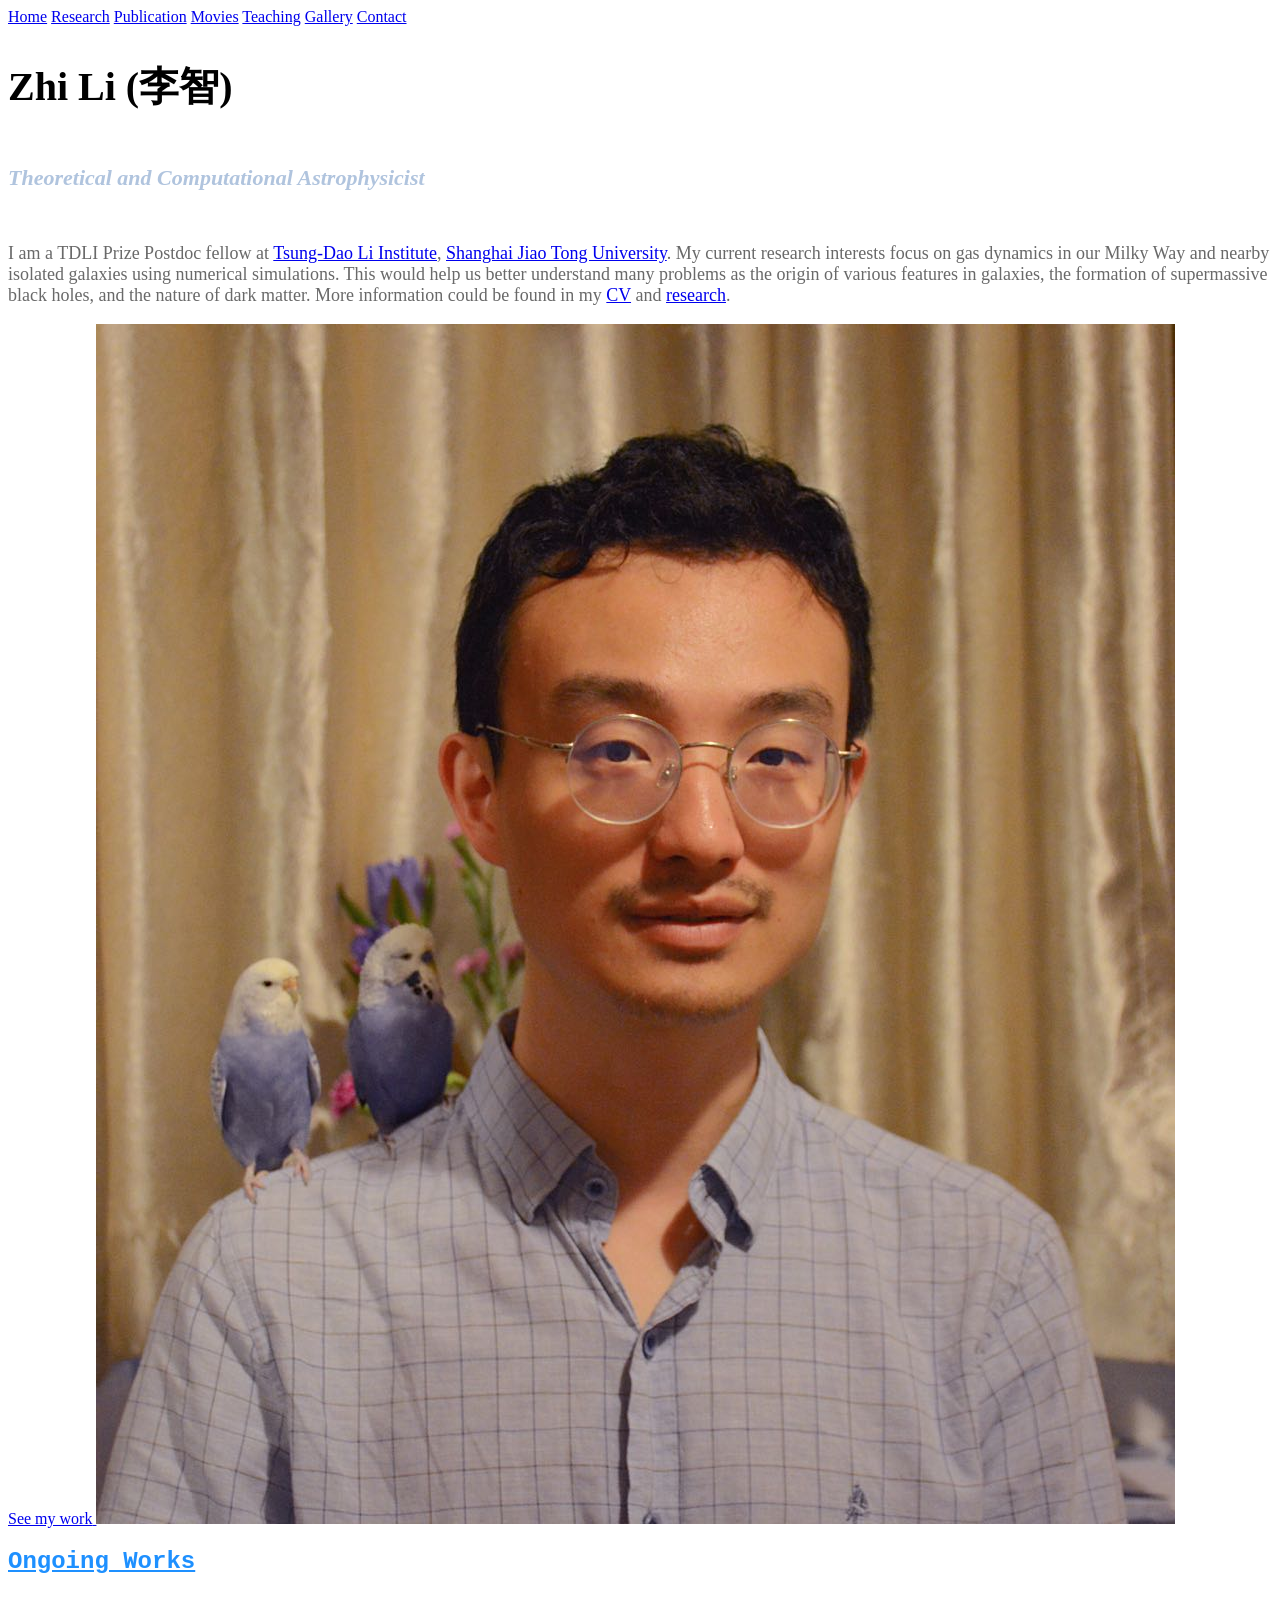
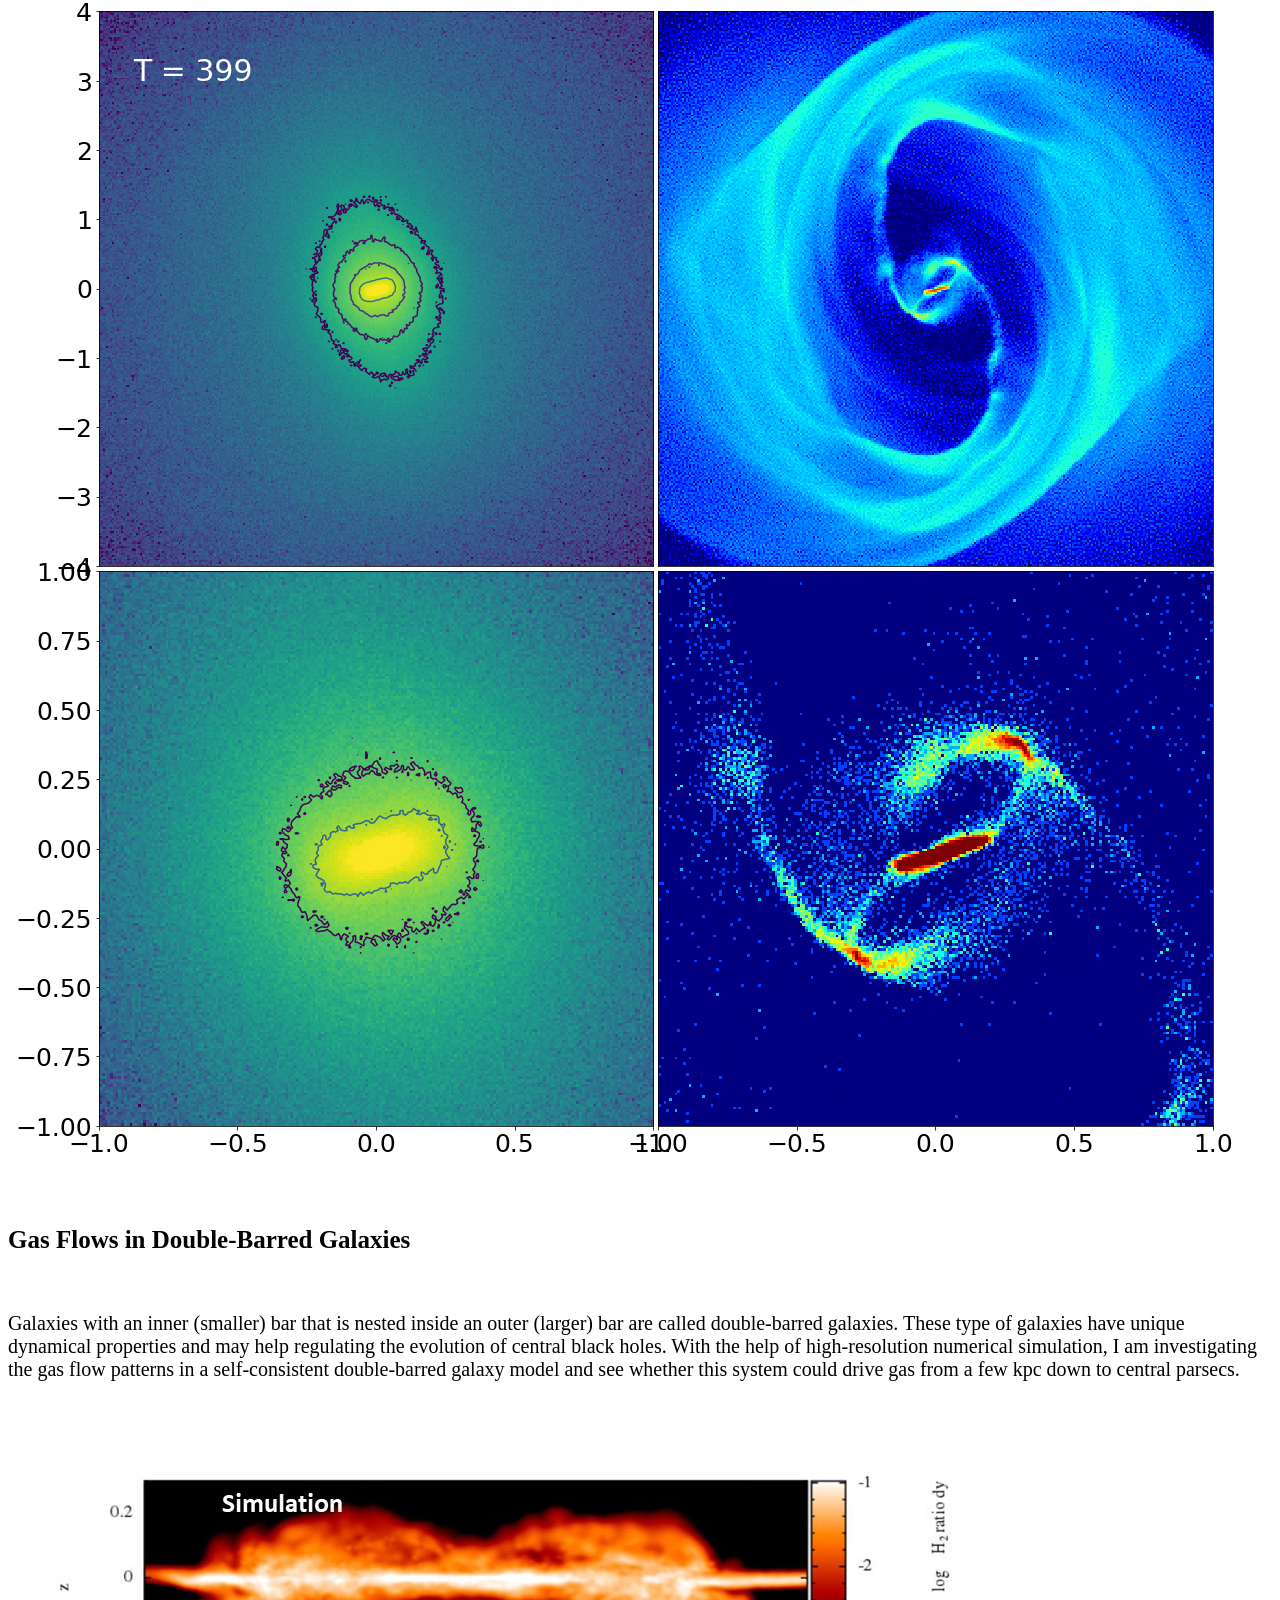
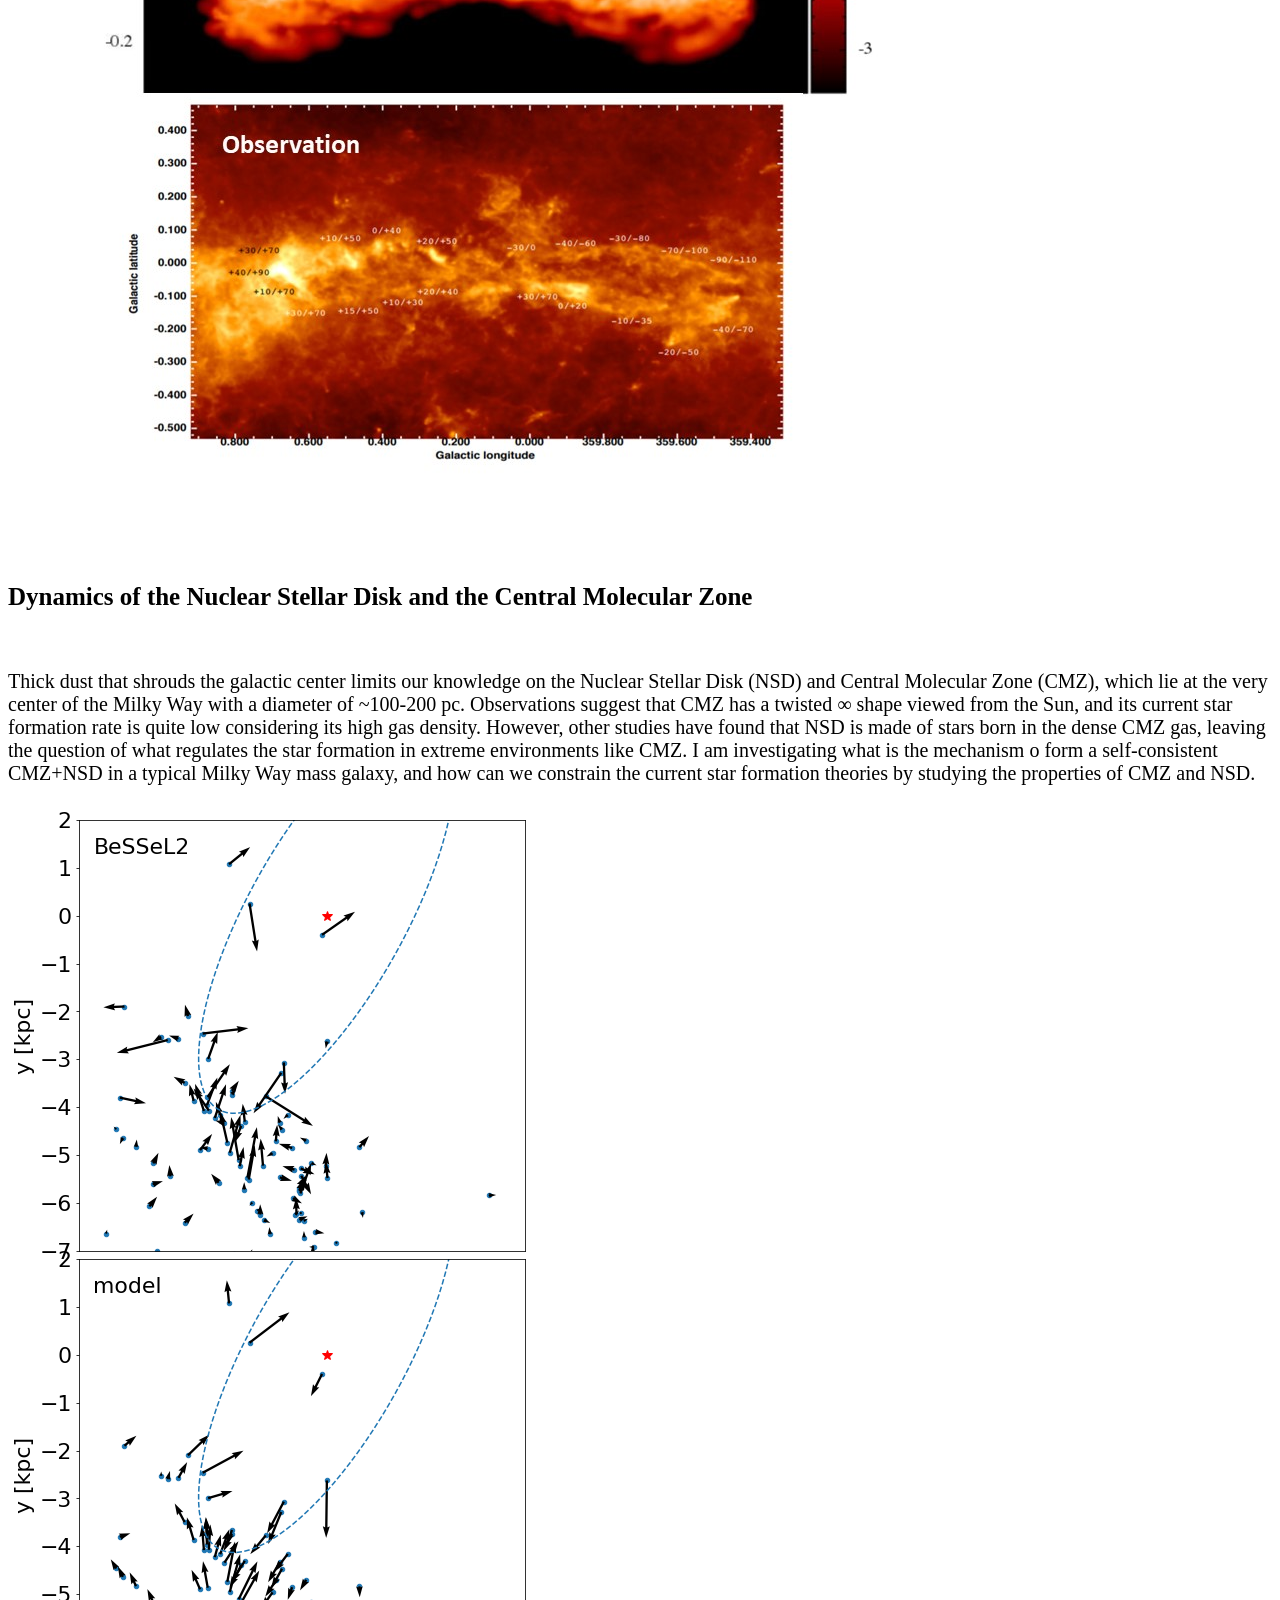
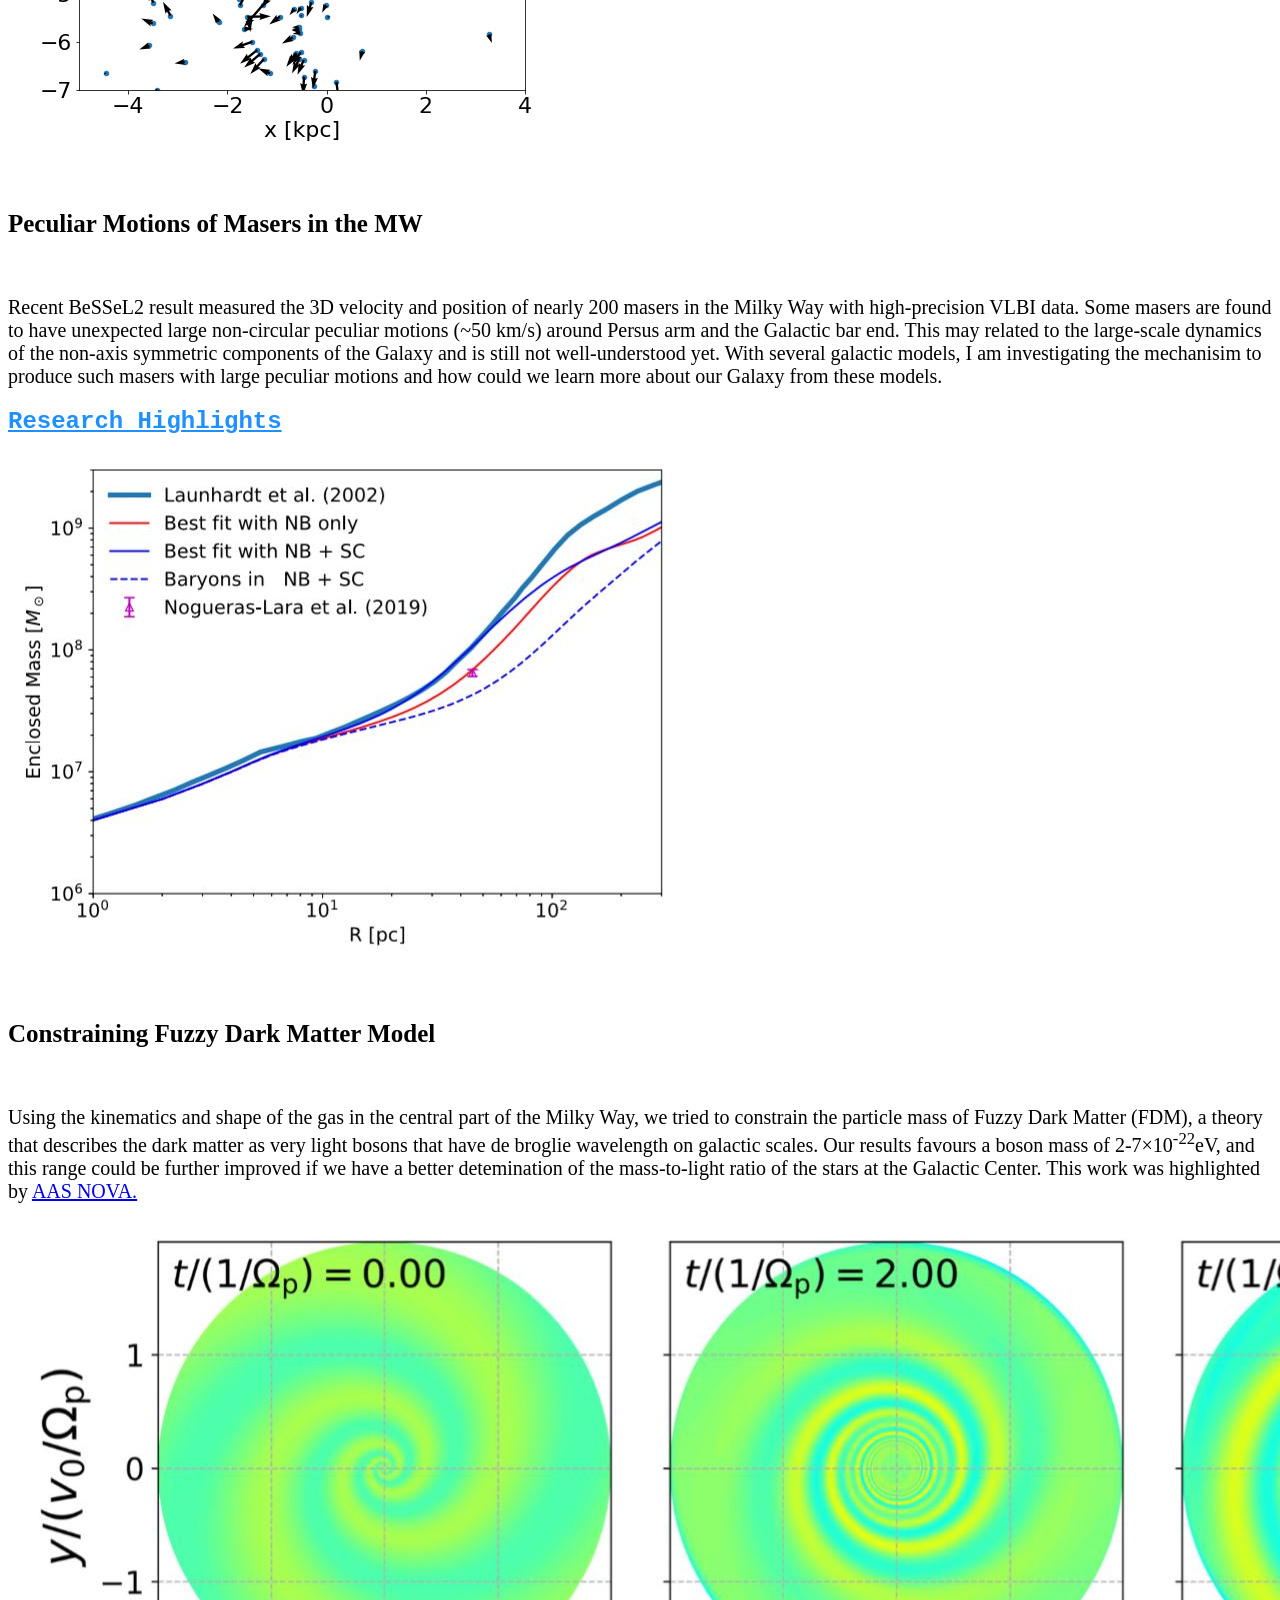
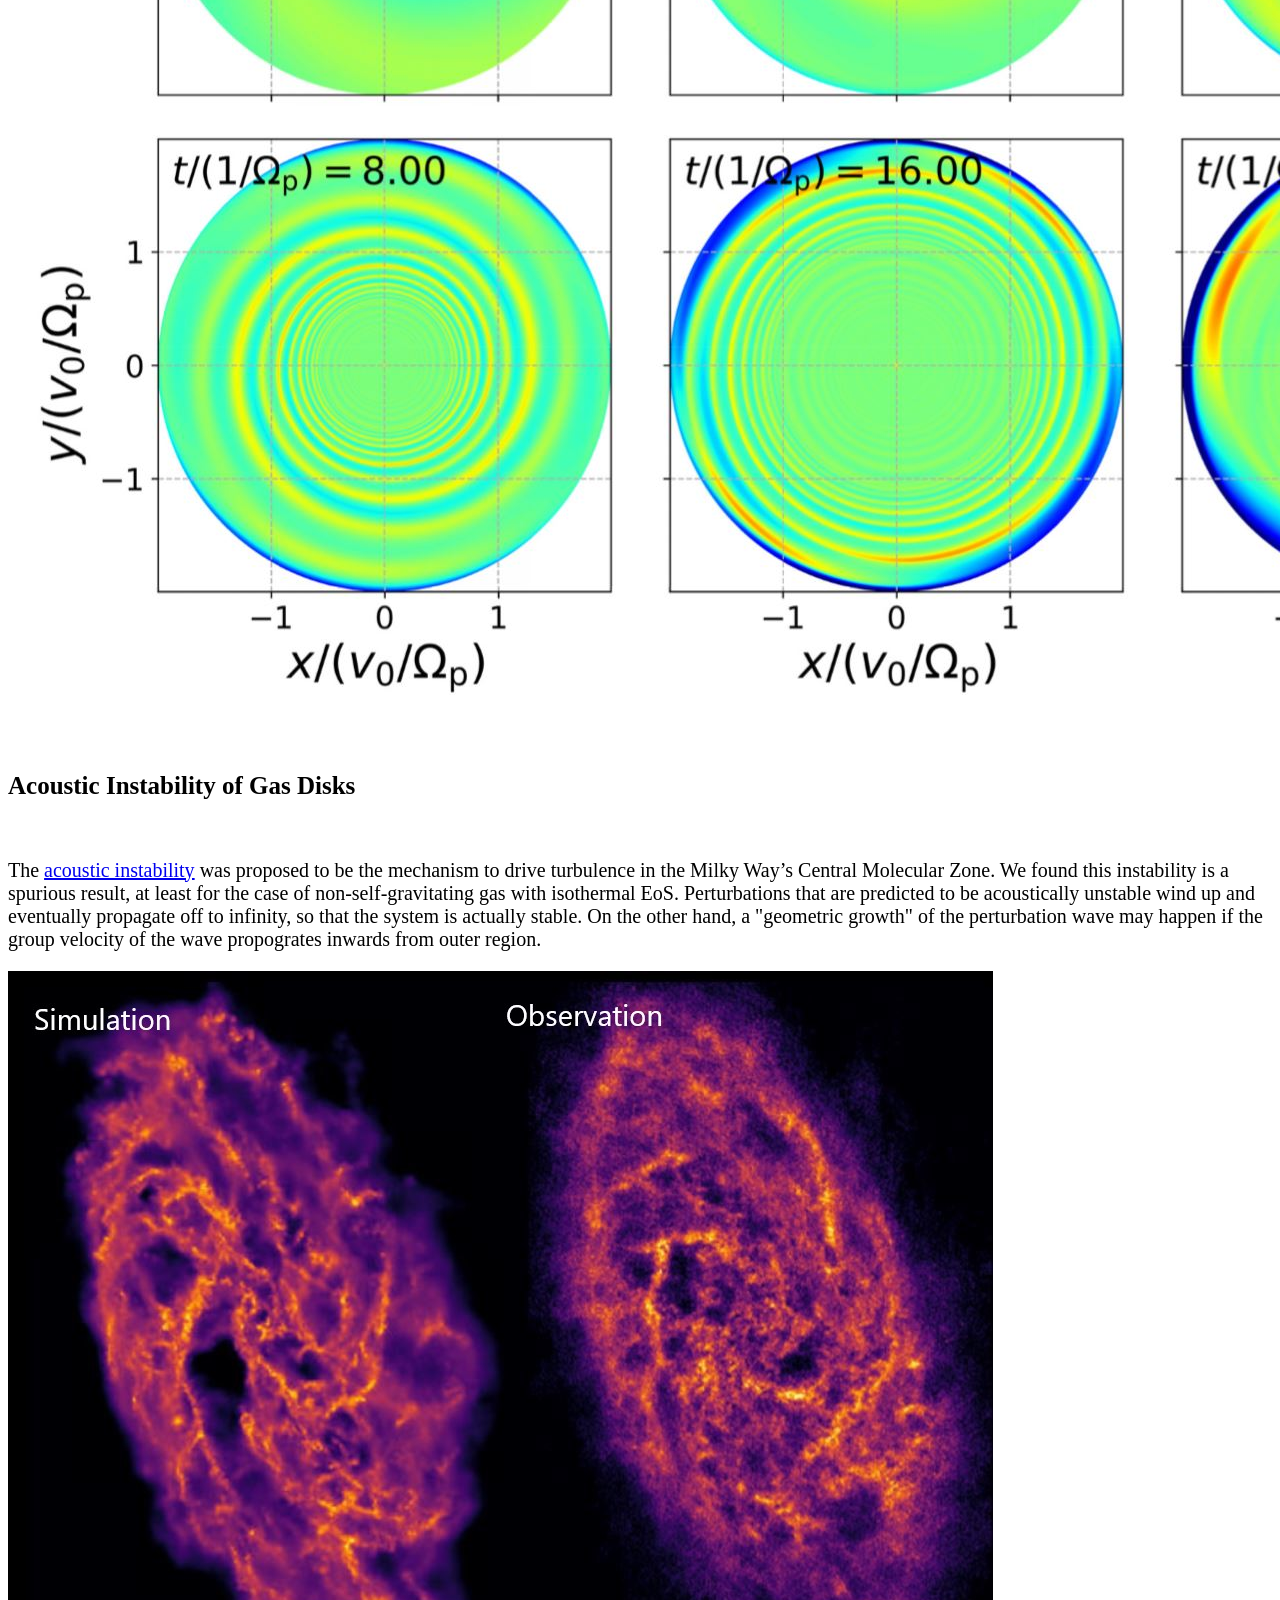
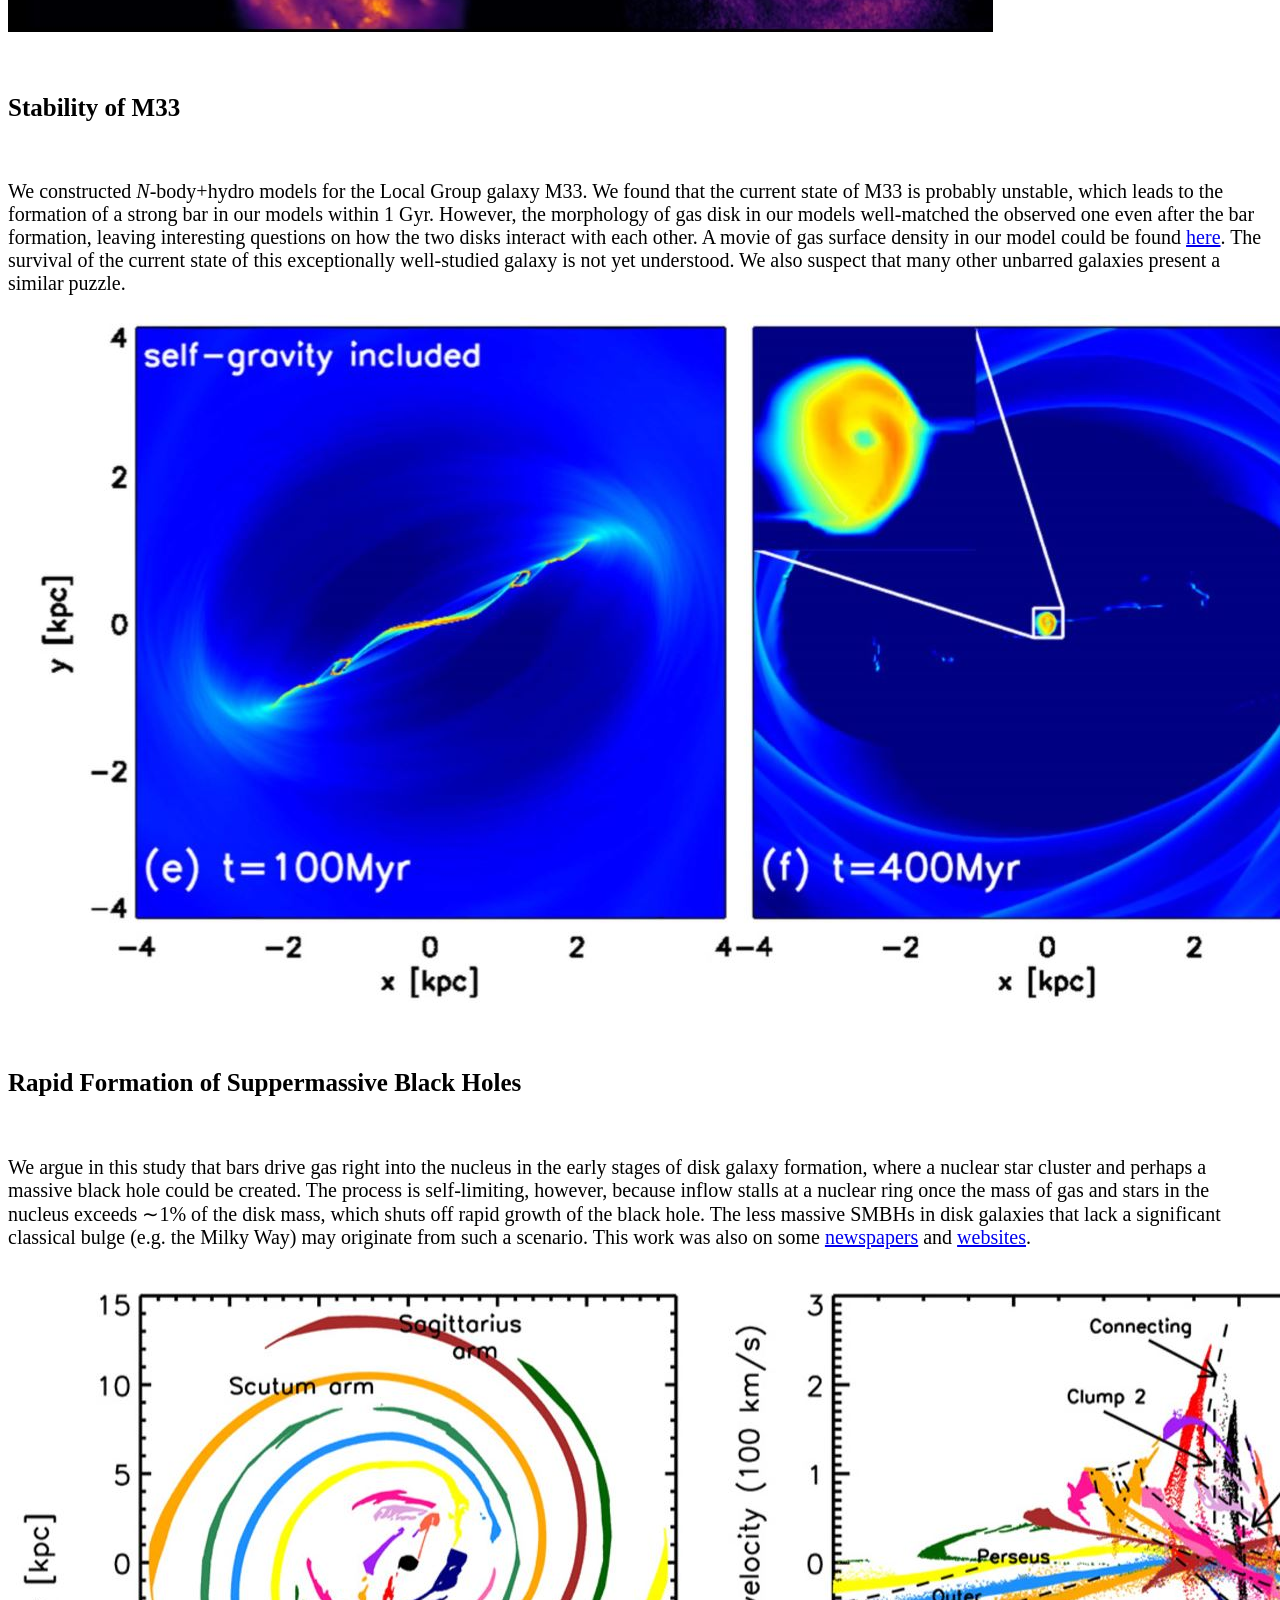
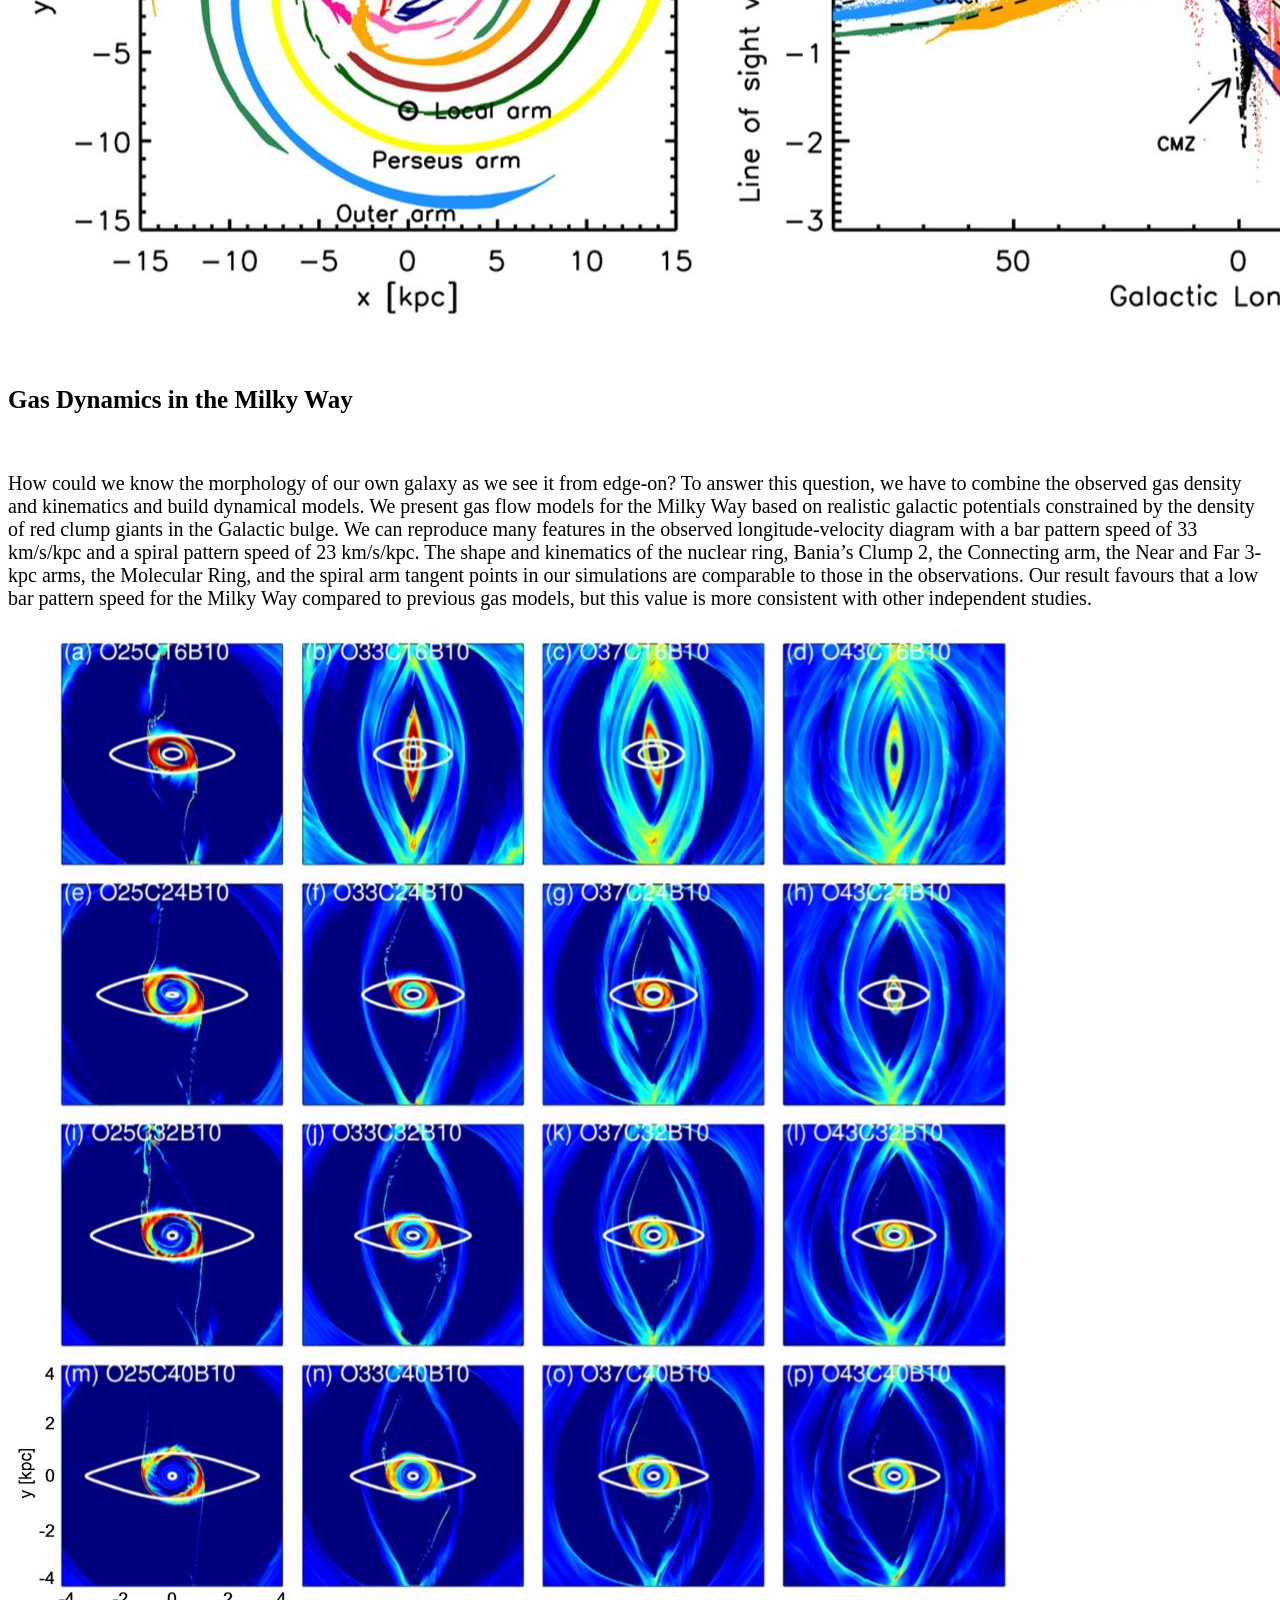
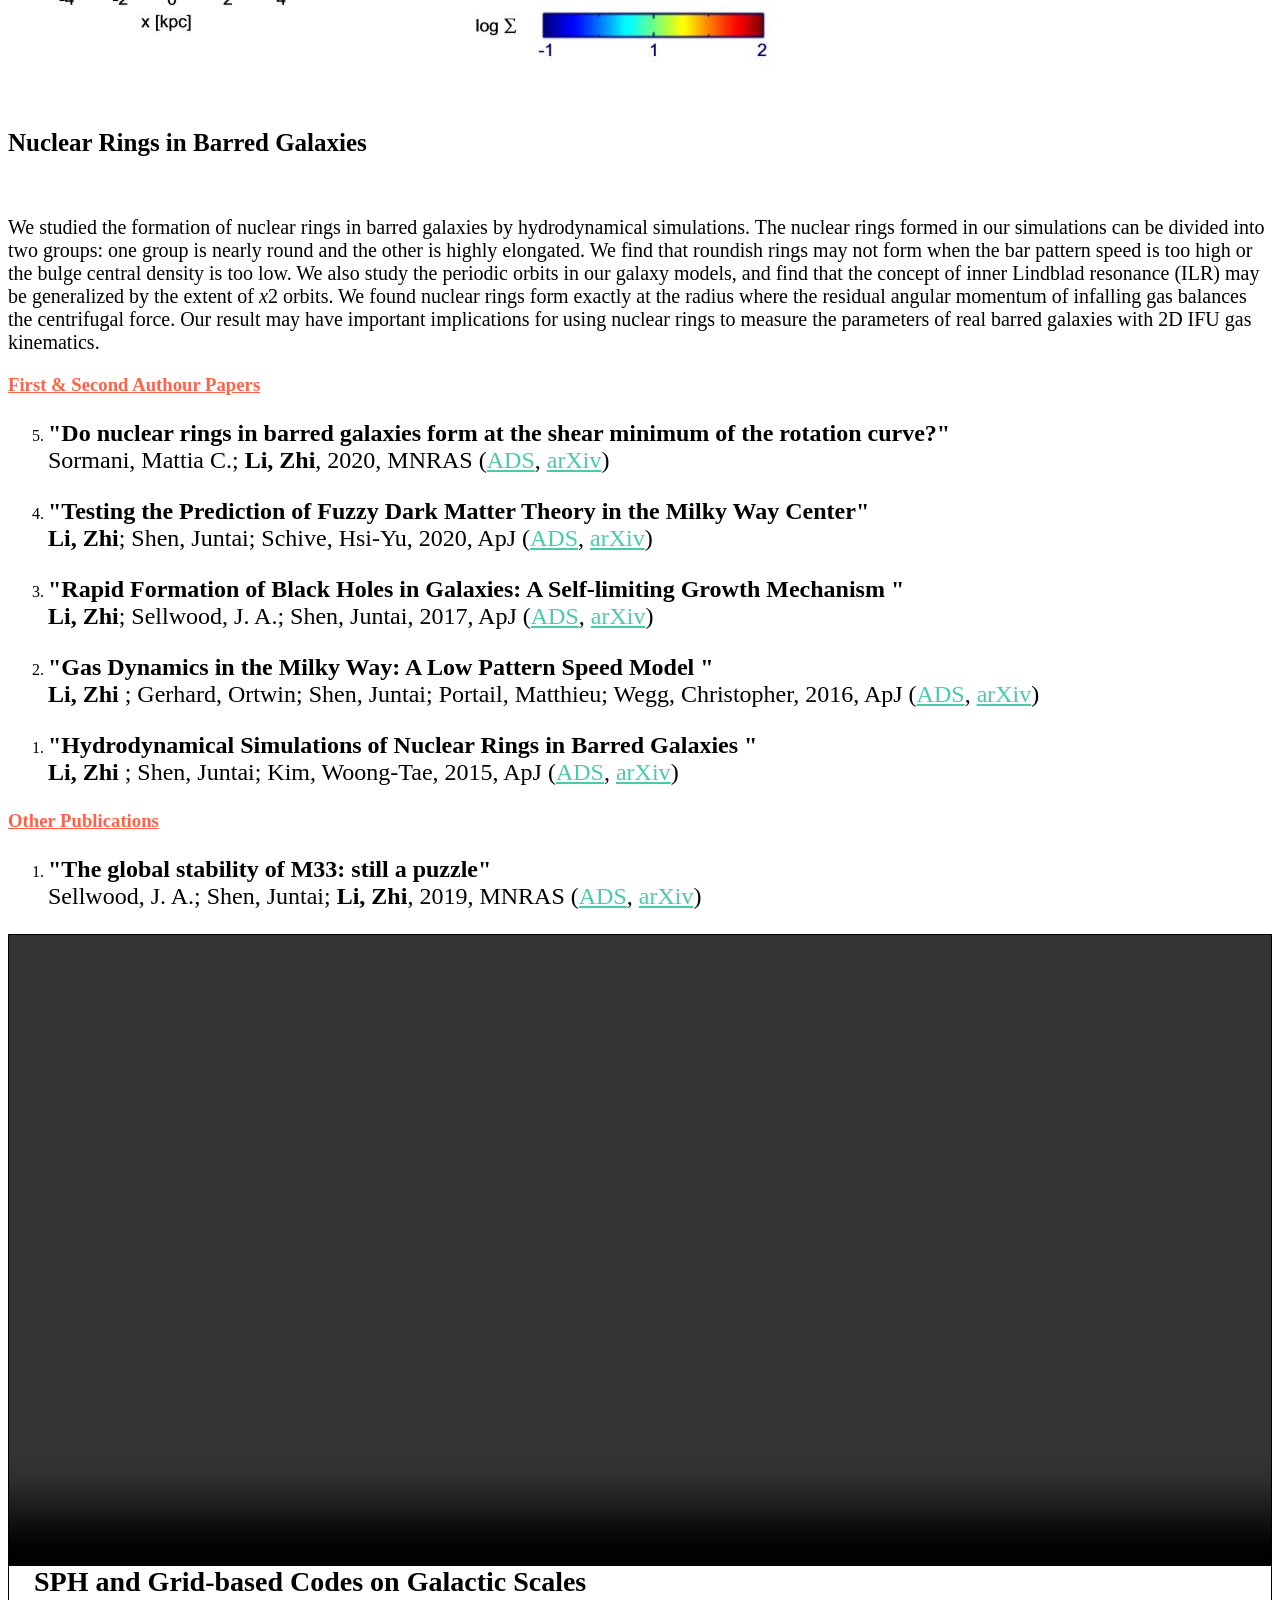
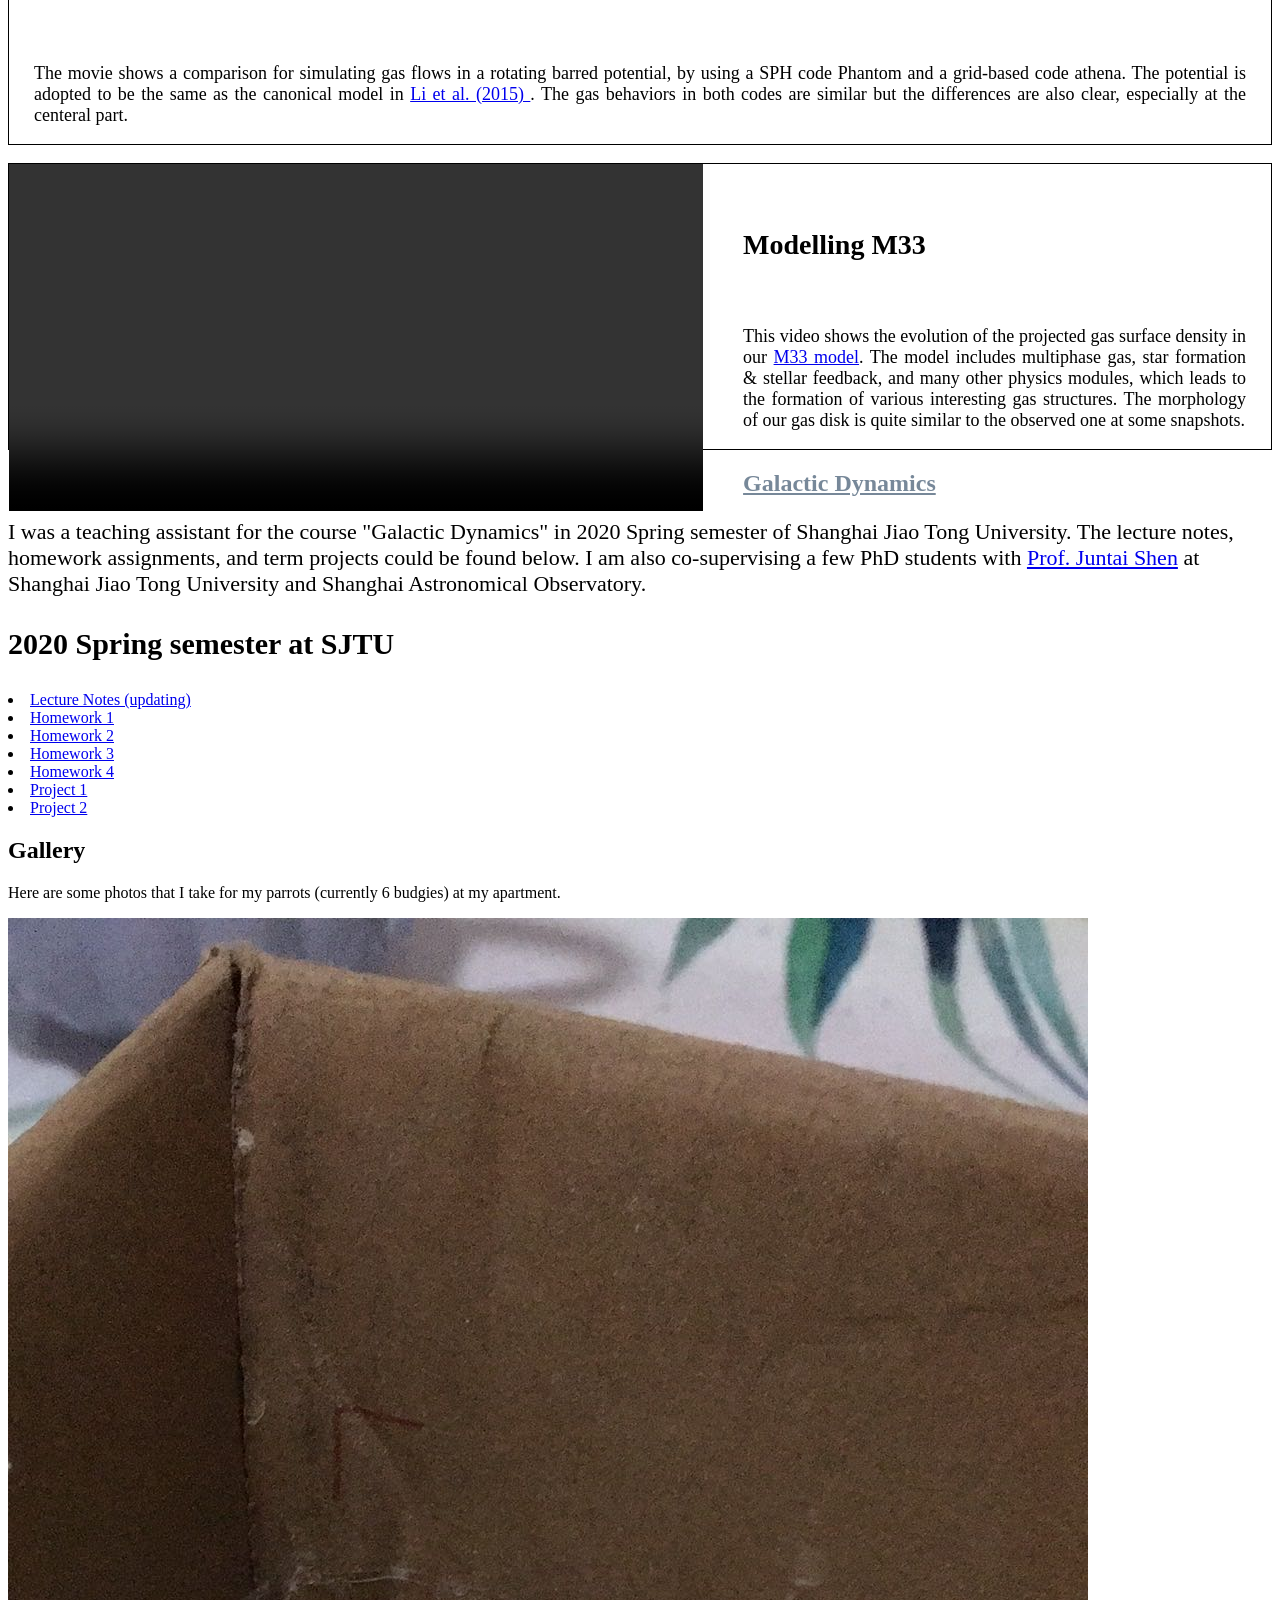
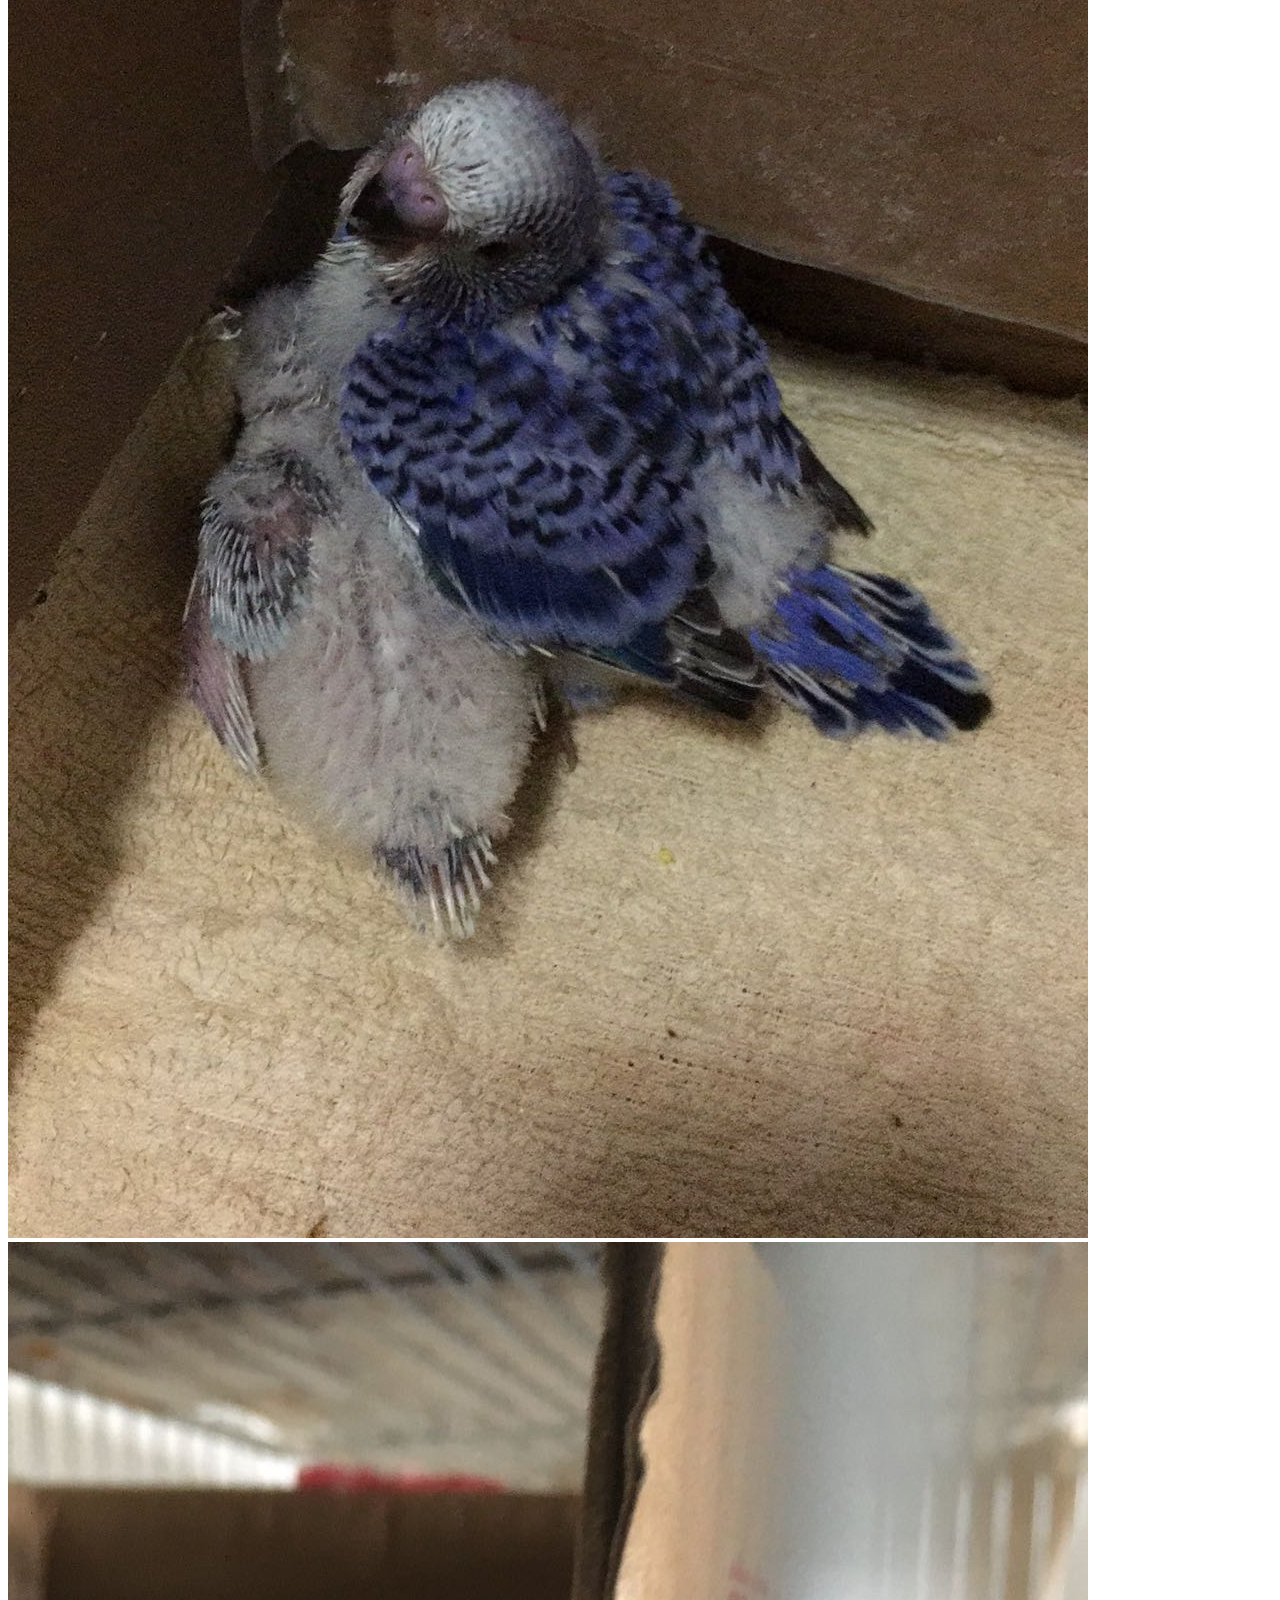
==== index.html @ 875d5ee9 "Update index.html" ====
<!DOCTYPE HTML>
<!--
	Astral by HTML5 UP
	html5up.net | @ajlkn
	Free for personal and commercial use under the CCA 3.0 license (html5up.net/license)
-->
<html>
	<head>
		<title>Zhi Li's Homepage</title>
		<meta charset="utf-8" />
		<meta name="viewport" content="width=device-width, initial-scale=1, user-scalable=no" />
		<link rel="stylesheet" href="assets/css/main.css" />
		<noscript><link rel="stylesheet" href="assets/css/noscript.css" /></noscript>
		<meta name="google-site-verification" content="oBYF6chEiy9U18MOYU5v5Wsm
	</head>
	<body class="is-preload">
		
		
		
		

		<!-- Wrapper-->
			<div id="wrapper">

				<!-- Nav -->
					<nav id="nav">
						<a href="#" class="icon solid fa-home"><span>Home</span></a>
						<a href="#research" class="icon solid fa-desktop"><span>Research</span></a>
						<a href="#publication" class="icon solid fa-book-open"><span>Publication</span></a>
						<a href="#movies" class="icon solid fa-video"><span>Movies</span></a>
						<a href="#teaching" class="icon solid fa-chalkboard-teacher"><span>Teaching</span></a>
						<a href="#gallery" class="icon solid fa-image"><span>Gallery</span></a>
						<a href="#contact" class="icon solid fa-dove"><span>Contact</span></a>
					</nav>
				
				
				
				

				<!-- Main -->
					<div id="main">
						
						
						
						

						<!-- Me -->
												
							<article id="home" class="panel intro">
								<header>
									<h1 style="font-size:40px; font-family:Copperplate">
										Zhi Li (李智)
									</h1>
									<h6 style="font-style:italic; font-size:22px; color:LightSteelBlue; font-family:Lucida Bright">
										Theoretical and Computational Astrophysicist
									</h6>
						
									<p style="font-size:18px; font-family:Perpetua; color:DimGray; margin-top: 18px">
										
										I am a TDLI Prize Postdoc fellow at <a href="http://tdli.sjtu.edu.cn/" target="_blank">
										Tsung-Dao Li Institute</a>, <a href="https://www.sjtu.edu.cn/" target="_blank">
										Shanghai Jiao Tong University</a>. My current research interests focus on gas dynamics in 
										our Milky Way and nearby isolated galaxies using numerical simulations. This would help us better
										understand many problems as the origin of various features in galaxies, 
										the formation of supermassive black holes, and the nature of dark matter. More 
										information could be found in my <a href="files/CV_zli.pdf" target="_blank">CV</a> and 
										<a href="#research">research</a>. 
										
									</p>
									
								</header>
								<a href="#gallery" class="jumplink pic">
									<span class="arrow icon solid fa-chevron-right"><span>See my work</span></span>
									<img src="images/me.jpg" alt="" />
								</a>
							</article>
						
						
						
						
						
						
						<!-- Research -->
							<article id="research" class="panel">
								<header class="major">
									<h2 style="color:DodgerBlue; text-decoration: underline;font-family:Courier">Ongoing Works</h2>
								</header>
								<p style="font-family:Perpetua">
								</p>
								<section>

									<div class="row">
										
										<div class="col-6 col-12-medium">
											<a class="image fit" href="#research"> 
											<img alt="" src="images/S2Bgas.png"></a>
											</br>
											<h6 style="font-family:Times; font-size:25px">Gas Flows in Double-Barred Galaxies</h6>											
											<p style="font-size:20px; font-family:Perpetua; margin-top: 15px"> 
												
												Galaxies with an inner (smaller) bar that is nested inside an outer (larger) bar are called double-barred
												galaxies. These type of galaxies have unique dynamical properties and may help regulating the evolution of 
												central black holes. With the help of high-resolution numerical simulation, I am investigating the gas flow 
												patterns in a self-consistent double-barred galaxy model and see whether this system could drive gas from a few 
												kpc down to central parsecs. 
												
											</p>
										</div>
									
									
										<div class="col-6 col-12-medium">
											<a class="image fit" href="#research"> 
											<img alt="" src="images/cmz.jpg"></a>
											</br>
											<h6 style="font-family:Times; font-size:25px">Dynamics of the Nuclear Stellar Disk and the Central Molecular Zone</h6>
											<p style="font-size:20px; font-family:Perpetua; margin-top:15px"> 
												Thick dust that shrouds the galactic center limits our knowledge on the Nuclear Stellar Disk (NSD) and Central Molecular Zone 
												(CMZ), which lie at the very center of the Milky Way with a diameter of ~100-200 pc. Observations suggest that 
												CMZ has a twisted ∞ shape viewed from the Sun, and its current star formation rate is quite low considering its high gas density. However, 
												other studies have found that NSD is made of stars born in the dense CMZ gas, leaving the question of what regulates the star formation 
												in extreme environments like CMZ. I am investigating what is the mechanism o form a self-consistent CMZ+NSD in a typical Milky Way mass galaxy, 
												and how can we constrain the current star formation theories by studying the properties of CMZ and NSD. 
											</p>
										</div>
									
										
										<div class="col-6 col-12-medium">
											<a class="image fit" href="#research"> 
											<img alt="" src="images/Bessel2.png"></a>
											</br>
											<h6 style="font-family:Times; font-size:25px">Peculiar Motions of Masers in the MW</h6>
											<p style="font-size:20px; font-family:Perpetua; margin-top: 15px"> 
												
												Recent BeSSeL2 result measured the 3D velocity and position of nearly 200 masers in the Milky Way with 
												high-precision VLBI data. Some masers are found to have unexpected large non-circular peculiar 
												motions (~50 km/s) around Persus arm and the Galactic bar end. This may related to the large-scale dynamics of the 
												non-axis symmetric components of the Galaxy and is still not well-understood yet. With several galactic models, I am 
												investigating the mechanisim to produce such masers with large peculiar motions and how could we learn more 
												about our Galaxy from these models. 
												
											</p>
										</div>


										
				
									
									</div>
								</section>	
								
								<header>
									<h2 style="color:DodgerBlue; text-decoration: underline;font-family:Courier">Research Highlights</h2>
								</header>
						
								<section>

									<div class="row">
										
										
										<div class="col-6 col-12-medium">
											<a class="image fit" href="https://ui.adsabs.harvard.edu/abs/2020ApJ...889...88L/abstract" target="_blank"> 
											<img alt="" src="images/fdm.jpg"></a>
											</br>
											<h6 style="font-family:Times; font-size:25px">Constraining Fuzzy Dark Matter Model</h6>
											<p style="font-size:20px; font-family:Perpetua; margin-top: 15px"> 
												Using the kinematics and shape of the gas in the central part of the Milky Way, we tried to constrain the 
												particle mass of Fuzzy Dark Matter (FDM), a theory that describes the dark matter as very light bosons 
												that have de broglie wavelength on galactic scales. Our results favours a boson mass of 2-7×10<sup>-22</sup>eV, 
												and this range could be further improved if we have a better detemination of the mass-to-light ratio of the stars at the 
												Galactic Center. This work was highlighted by <a href="https://aasnova.org/2020/08/14/when-dark-matter-gets-fuzzy/" target="_blank">AAS NOVA.</a>
											</p>
										</div>
										
										
										<div class="col-6 col-12-medium">
											<a class="image fit" href="https://ui.adsabs.harvard.edu/abs/2020MNRAS.494.6030S/abstract" target="_blank"> 
											<img alt="" src="images/acousticinstability.JPG"></a>
											</br>
											<h6 style="font-family:Times; font-size:25px">Acoustic Instability of Gas Disks</h6>
											<p style="font-size:20px; font-family:Perpetua; margin-top: 15px"> 
												The <a href="https://ui.adsabs.harvard.edu/abs/1999ApJ...520..592M/abstract">acoustic instability</a> was proposed 
												to be the mechanism to drive turbulence in the Milky Way’s Central Molecular Zone. We found this instability 
												is a spurious result, at least for the case of non-self-gravitating gas with isothermal EoS. Perturbations that are predicted 
												to be acoustically unstable wind up and eventually propagate off to infinity, so that the system is actually stable. On the other hand, 
												a "geometric growth" of the perturbation wave may happen if the group velocity of the wave propogrates inwards from outer region. 
												
											</p>
										</div>


										<div class="col-6 col-12-medium">
											<a class="image fit" href="https://ui.adsabs.harvard.edu/abs/2019MNRAS.486.4710S/abstract" target="_blank"> 
											<img alt="" src="images/M33.JPG"></a>
											</br>
											<h6 style="font-family:Times; font-size:25px">Stability of M33</h6>
											<p style="font-size:20px; font-family:Perpetua; margin-top: 15px">
												
												We constructed <i>N</i>-body+hydro models for the Local Group galaxy M33. We found that the current state of M33 is 
												probably unstable, which leads to the formation of a strong bar in our models within 1 Gyr. However, 
												the morphology of gas disk in our models well-matched the observed one even after the bar formation, leaving 
												interesting questions on how the two disks interact with each other. 
												A movie of gas surface density in our model could be found <a href="#movies">here</a>. The survival of the 
												current state of this exceptionally well-studied galaxy is not yet understood. 
												We also suspect that many other unbarred galaxies present a similar puzzle. 
											</p>
										</div>
									
										<div class="col-6 col-12-medium">
											<a class="image fit" href="https://ui.adsabs.harvard.edu/abs/2017ApJ...850...67L/abstract" target="_blank"> 
											<img alt="" src="images/SMBH.JPG"></a>
											</br>
											<h6 style="font-family:Times; font-size:25px">Rapid Formation of Suppermassive Black Holes</h6>
											<p style="font-size:20px; font-family:Perpetua; margin-top: 15px"> 
															
												We argue in this study that bars drive gas right into the nucleus in the early stages of disk galaxy formation, where a nuclear star cluster and perhaps 
												a massive black hole could be created. The process is self-limiting, however, because inflow stalls at a nuclear ring once the mass of gas and stars 
												in the nucleus exceeds ∼1% of the disk mass, which shuts off rapid growth of the black hole. The less massive SMBHs in disk galaxies that lack a 
												significant classical bulge (e.g. the Milky Way) may originate from such a scenario. This work was also on some 
												<a href="http://digitalpaper.stdaily.com/http_www.kjrb.com/kjrb/html/2017-12/28/content_384981.htm?div=-1" target="_blank">newspapers</a>
												and <a href="http://www.cas.cn/syky/201712/t20171211_4626403.shtml" target="_blank">websites</a>.
											</p>
										</div>
									
										<div class="col-6 col-12-medium">
											<a class="image fit" href="https://ui.adsabs.harvard.edu/abs/2016ApJ...824...13L/abstract" target="_blank"> 
											<img alt="" src="images/lvdiagram.JPG"></a>
											</br>
											<h6 style="font-family:Times; font-size:25px">Gas Dynamics in the Milky Way</h6>
											<p style="font-size:20px; font-family:Perpetua; margin-top: 15px"> 
											
												How could we know the morphology of our own galaxy as we see it from edge-on? To answer this question, we have to combine the observed 
												gas density and kinematics and build dynamical models. 
												We present gas flow models for the Milky Way based on realistic galactic potentials constrained by the density of red clump giants 
												in the Galactic bulge. We can reproduce many features in the observed longitude-velocity diagram with a bar pattern speed of 33 km/s/kpc and 
												a spiral pattern speed of 23 km/s/kpc. The shape and kinematics of the nuclear ring, Bania’s Clump 2, the Connecting arm, the 
												Near and Far 3-kpc arms, the Molecular Ring, and the spiral arm tangent points in our simulations are comparable to those in the 
												observations. Our result favours that a low bar pattern speed for the Milky Way compared to previous gas models, but this value is
												more consistent with other independent studies. 
												
											</p>
										</div>
										
										<div class="col-6 col-12-medium">
											<a class="image fit" href="https://ui.adsabs.harvard.edu/abs/2015ApJ...806..150L/abstract" target="_blank"> 
											<img alt="" src="images/nuclearring.JPG"></a>
											</br>
											<h6 style="font-family:Times; font-size:25px">Nuclear Rings in Barred Galaxies</h6>
											<p style="font-size:20px; font-family:Perpetua; margin-top: 15px"> 
												
												We studied the formation of nuclear rings in barred galaxies by hydrodynamical simulations.  
												The nuclear rings formed in our simulations can be divided into two groups: one group is nearly round 
												and the other is highly elongated. We find that roundish rings may not form when the bar pattern speed is too high or the bulge central 
												density is too low. We also study the periodic orbits in our galaxy models, and find that the concept of inner Lindblad resonance (ILR) 
												may be generalized by the extent of <i>x</i>2 orbits. We found nuclear rings 
												form exactly at the radius where the residual angular momentum of infalling gas balances the centrifugal force. 
												Our result may have important implications for using nuclear rings to measure the parameters 
												of real barred galaxies with 2D IFU gas kinematics. 
												
											</p>
										</div>
									
									</div>
								</section>
						
					
								
							</article>
						
						
						
						
						
						
						<!-- Publication -->
							<article id="publication" class="panel">
								<header>
									<h3 style="color:Tomato; text-decoration: underline; font-family:Lucida Bright">First & Second Authour Papers</h3>
								</header>
								
								
								<ol reversed="">
                                    					<li>
                                    						<p style="font-size:24px; font-family:Perpetua">
                                        					<b>"Do nuclear rings in barred galaxies form at the shear minimum of the rotation curve?"</b>
                                       						<br>
										Sormani, Mattia C.; <b>Li, Zhi</b>, 2020, MNRAS 
											(<a style="color:#4acaa8" href="https://ui.adsabs.harvard.edu/abs/2020MNRAS.494.6030S/abstract" target="_blank">ADS</a>,
											 <a style="color:#4acaa8" href="https://arxiv.org/abs/2002.10559" target="_blank">arXiv</a>)
                                   						</p>
                                    					</li>
                                    					<li>
                                   					 	<p style="font-size:24px; font-family:Perpetua">
                                        					<b>"Testing the Prediction of Fuzzy Dark Matter Theory in the Milky Way Center"</b>
                                       						<br>
										<b> Li, Zhi</b>; Shen, Juntai; Schive, Hsi-Yu, 2020, ApJ 
											(<a style="color:#4acaa8" href="https://ui.adsabs.harvard.edu/abs/2020ApJ...889...88L/abstract" target="_blank">ADS</a>,
											 <a style="color:#4acaa8" href="https://arxiv.org/abs/2001.00318" target="_blank">arXiv</a>)
                                    						</p>
									</li>
									<li>
                                   					 	<p style="font-size:24px; font-family:Perpetua">
                                        					<b>"Rapid Formation of Black Holes in Galaxies: A Self-limiting Growth Mechanism "</b>
                                       						<br>
										<b> Li, Zhi</b>; Sellwood, J. A.; Shen, Juntai, 2017, ApJ
											(<a style="color:#4acaa8" href="https://ui.adsabs.harvard.edu/abs/2017ApJ...850...67L/abstract" target="_blank">ADS</a>,
											 <a style="color:#4acaa8" href="https://arxiv.org/abs/1710.04683" target="_blank">arXiv</a>)
                                    						</p>
									</li>
									<li>
                                   					 	<p style="font-size:24px; font-family:Perpetua">
                                        					<b>"Gas Dynamics in the Milky Way: A Low Pattern Speed Model "</b>
                                       						<br>
										<b> Li, Zhi </b>; Gerhard, Ortwin; Shen, Juntai; Portail, Matthieu; Wegg, Christopher, 2016, ApJ
											(<a style="color:#4acaa8" href="https://ui.adsabs.harvard.edu/abs/2016ApJ...824...13L/abstract" target="_blank">ADS</a>,
											 <a style="color:#4acaa8" href="https://arxiv.org/abs/1603.09650" target="_blank">arXiv</a>)
                                    						</p>
									</li>
									<li>
                                   					 	<p style="font-size:24px; font-family:Perpetua">
                                        					<b>"Hydrodynamical Simulations of Nuclear Rings in Barred Galaxies "</b>
                                       						<br>
										<b> Li, Zhi </b>; Shen, Juntai; Kim, Woong-Tae, 2015, ApJ
											(<a style="color:#4acaa8" href="https://ui.adsabs.harvard.edu/abs/2015ApJ...806..150L/abstract" target="_blank">ADS</a>,
											 <a style="color:#4acaa8" href="https://arxiv.org/abs/1503.02594" target="_blank">arXiv</a>)
                                    						</p>
									</li>
                                    				</ol>
								
								<header>
									<h3 style="color:Tomato; text-decoration: underline; font-family:Lucida Bright">Other Publications</h3>
								</header>
								
								<ol reversed="">
                                    					<li>
                                    						<p style="font-size:24px; font-family:Perpetua">
                                        					<b>"The global stability of M33: still a puzzle"</b>
                                       						<br>
										Sellwood, J. A.; Shen, Juntai; <b>Li, Zhi</b>, 2019, MNRAS 
											(<a style="color:#4acaa8" href="https://ui.adsabs.harvard.edu/abs/2019MNRAS.486.4710S/abstract" target="_blank">ADS</a>,
											 <a style="color:#4acaa8" href="https://arxiv.org/abs/1902.07222" target="_blank">arXiv</a>)
                                   						</p>
                                    					</li>

                                    				</ol>
								
								
							</article>
								
								
								
						
						

						<!-- Movies -->
							<article id="movies" class="panel">
								<div class="box post" style="border:1px solid black;">
	    								<video width="100%" id="video" style="float:left; margin-right: 40px" preload="metadata" controls="">
	        							<source src="http://hubble.shao.ac.cn/~zli/SPH_grid_compare.mp4" type="video/mp4">
	        							</video> 		
									<div align="justify" class="inner">
										<h6 style="font-family:Copperplate; font-size:28px; margin-left: 25px">SPH and Grid-based Codes on Galactic Scales</h6>
										<p style="font-size:18px; font-family:Perpetua; margin-right: 25px; margin-left: 25px; margin-top: 25px"> 
											The movie shows a comparison for simulating gas flows in a rotating barred potential, by using
											a SPH code Phantom and a grid-based code athena. The potential is adopted to
											be the same as the canonical model in 
											<a href="https://ui.adsabs.harvard.edu/abs/2015ApJ...806..150L/abstract" target="_blank"> 
											Li et al. (2015) </a>. The gas behaviors in both codes are similar but the differences are 
											also clear, especially at the centeral part. 
											
										</p></div>
								</div>
								
								<br />
								
								<div class="box post" style="border:1px solid black;">
	    								<video width="55%" id="video" style="float:left; margin-right: 40px" preload="metadata" controls="">
	        							<source src="http://hubble.shao.ac.cn/~zli/M33.mp4" type="video/mp4">
	        							</video> 		
									<div align="justify" class="inner">
										<h6 style="font-family:Copperplate; font-size:28px">Modelling M33</h6>
										<p style="font-size:18px; font-family:Perpetua; margin-right: 25px; margin-top: 18px"> 
											This video shows the evolution of the projected gas surface density in our  
											<a href="https://ui.adsabs.harvard.edu/abs/2019MNRAS.486.4710S/abstract" target="_blank"> 
											M33 model</a>. The model includes multiphase gas, star formation & stellar feedback, 
											and many other physics modules, which leads to the formation of various interesting gas structures.
											The morphology of our gas disk is quite similar to the observed one at some snapshots. 
											
										</p></div>
								</div>
								
										
							</article>
								
								
								
								
								
						<!-- Teaching -->
							<article id="teaching" class="panel">
								<header>
									<h2 style="font-family:Lucida Bright; color:LightSlateGray; text-decoration: underline">
										Galactic Dynamics
									</h2>
								</header>
								<p style="font-size:22px; font-family:Perpetua">
									I was a teaching assistant for the course "Galactic Dynamics" in 2020 Spring semester of 
									Shanghai Jiao Tong University. The lecture notes, homework assignments, and term projects could be found below. 
									I am also co-supervising a few PhD students with 
									<a href="http://hubble.shao.ac.cn/~shen/" target="_blank"> Prof. Juntai Shen</a> 
									at Shanghai Jiao Tong University and Shanghai Astronomical Observatory. 
								</p>
								
								<p></p>
								
								
								<h3 style="font-size:30px; font-family:Copperplate">
									2020 Spring semester at SJTU
								</h3>
								<li><a href="teaching/GD_Notes_2020.pdf" target="_blank">Lecture Notes (updating)</a></li>
								<li><a href="teaching/GD_HW1_2020.pdf" target="_blank">Homework 1</a></li>
								<li><a href="teaching/GD_HW2_2020.pdf" target="_blank">Homework 2</a></li>
								<li><a href="teaching/GD_HW3_2020.pdf" target="_blank">Homework 3</a></li>
								<li><a href="teaching/GD_HW4_2020.pdf" target="_blank">Homework 4</a></li>
								<li><a href="teaching/GD_TP1_2020.pdf" target="_blank">Project 1</a></li>
								<li><a href="teaching/GD_TP2_2020.pdf" target="_blank">Project 2</a></li>
		
								
										
							</article>
								
								
						
						

						<!-- Gallery -->
							<article id="gallery" class="panel">
								<header>
									<h2 style="font-family:Copperplate">Gallery</h2>
								</header>
								<p style="font-family:Perpetua">
									Here are some photos that I take for my parrots (currently 6 budgies) at my apartment. 
								</p>
								<section>
									<div class="row">
										<div class="col-4 col-6-medium col-12-small">
											<a href="#" class="image fit"><img src="images/bird00.jpg" alt=""></a>
										</div>
										<div class="col-4 col-6-medium col-12-small">
											<a href="#" class="image fit"><img src="images/bird01.jpg" alt=""></a>
										</div>
										<div class="col-4 col-6-medium col-12-small">
											<a href="#" class="image fit"><img src="images/bird02.jpg" alt=""></a>
										</div>
										<div class="col-4 col-6-medium col-12-small">
											<a href="#" class="image fit"><img src="images/bird03.jpg" alt=""></a>
										</div>
										<div class="col-4 col-6-medium col-12-small">
											<a href="#" class="image fit"><img src="images/bird04.jpg" alt=""></a>
										</div>
										<div class="col-4 col-6-medium col-12-small">
											<a href="#" class="image fit"><img src="images/bird05.jpg" alt=""></a>
										</div>
										<div class="col-4 col-6-medium col-12-small">
											<a href="#" class="image fit"><img src="images/bird06.jpg" alt=""></a>
										</div>
										<div class="col-4 col-6-medium col-12-small">
											<a href="#" class="image fit"><img src="images/bird07.jpg" alt=""></a>
										</div>
										<div class="col-4 col-6-medium col-12-small">
											<a href="#" class="image fit"><img src="images/bird08.jpg" alt=""></a>
										</div>
										<div class="col-4 col-6-medium col-12-small">
											<a href="#" class="image fit"><img src="images/bird09.jpg" alt=""></a>
										</div>
										<div class="col-4 col-6-medium col-12-small">
											<a href="#" class="image fit"><img src="images/bird10.jpg" alt=""></a>
										</div>
										<div class="col-4 col-6-medium col-12-small">
											<a href="#" class="image fit"><img src="images/bird11.jpg" alt=""></a>
										</div>
									</div>
								</section>
							</article>
						
						
						
						
						

						<!-- Contact -->
							<article id="contact" class="panel">
								<header>
									<h2 style="font-family:Copperplate">Contact me</h2>
								</header>
								
								<p style="font-size:27px;font-family:Perpetua"> 
									If you are interested in what I am doing and would like to build collaborations, 
									do not hesitate to contact me!
								</p>
								
								<ul class="contact">
									<li class="icon solid fa-envelope"> 
										<a href="mailto:zli0804@sjtu.edu.cn" target="_top" style="font-size:22px; font-family:Verdana">
											zli0804@sjtu.edu.cn
										</a>
									</li>
									<li class="icon solid fa-envelope"> 
										<a href="mailto:lucyundeadshao@gmail.com" target="_top" style="font-size:22px; font-family:Verdana">											
											lucyundeadshao@gmail.com											
										</a>
									</li>
									<li class="icon solid fa-phone" >
										<a style="font-size:22px; font-family:Verdana">
											+86-21-54741321
										</a>
									</li>
									<li class="icon solid fa-building">
										<a style="font-size:22px; font-family:Verdana"> 
											Rm. 320, East wing of Pao Yue-Kong Library, 800 Dongchuan Road, Shanghai
										</a>
									</li>		
								</ul>
								
								<!--
								<div class="amap-demo">
									<div class="el-vue-amap-container amap-box">
										<div class="el-vue-amap amap-container" id="amap-vue" style="background: rgb(252, 249, 242); position: relative;">
											<object data="about:blank" type="text/html" style="display: block; position: absolute; top: 0; left: 0; height: 100%; width: 100%; overflow: hidden; pointer-events: none; z-index: -1;">
											</object>
											<div class="amap-maps">
												<div class="amap-drags">
													<div class="amap-layers" style="transform: translateZ(0px);"><div class="amap-markers" style="left: 562px; top: 186px; position: absolute; z-index: 120;"><div class="amap-marker" style="left: 57px; top: -52px; display: block; z-index: 100; transform: rotate(0deg); transform-origin: 9px 31px 0px;"><div class="amap-marker-content" style="opacity: 1;"><div class="amap-simple-marker "><div class="amap-simple-marker-icon"><img class="amap-simple-marker-icon-img" src="//webapi.amap.com/theme/v1.3/markers/n/mark_b.png"></div></div></div></div></div><div class="amap-layer" style="left: 628px; top: 165px; display: block; position: absolute; z-index: 0;"><img style="left: 25px; top: -77px; width: 256px; height: 256px; position: absolute; z-index: 15;" src="https://webrd01.is.autonavi.com/appmaptile?lang=en&amp;size=1&amp;scale=1&amp;style=8&amp;x=27437&amp;y=13411&amp;z=15"><img style="left: 25px; top: -333px; width: 256px; height: 256px; position: absolute; z-index: 15;" src="https://webrd04.is.autonavi.com/appmaptile?lang=en&amp;size=1&amp;scale=1&amp;style=8&amp;x=27437&amp;y=13410&amp;z=15"><img style="left: -231px; top: -77px; width: 256px; height: 256px; position: absolute; z-index: 15;" src="https://webrd04.is.autonavi.com/appmaptile?lang=en&amp;size=1&amp;scale=1&amp;style=8&amp;x=27436&amp;y=13411&amp;z=15"><img style="left: -231px; top: -333px; width: 256px; height: 256px; position: absolute; z-index: 15;" src="https://webrd03.is.autonavi.com/appmaptile?lang=en&amp;size=1&amp;scale=1&amp;style=8&amp;x=27436&amp;y=13410&amp;z=15"><img style="left: -487px; top: -77px; width: 256px; height: 256px; position: absolute; z-index: 15;" src="https://webrd03.is.autonavi.com/appmaptile?lang=en&amp;size=1&amp;scale=1&amp;style=8&amp;x=27435&amp;y=13411&amp;z=15"><img style="left: 281px; top: -77px; width: 256px; height: 256px; position: absolute; z-index: 15;" src="https://webrd02.is.autonavi.com/appmaptile?lang=en&amp;size=1&amp;scale=1&amp;style=8&amp;x=27438&amp;y=13411&amp;z=15"><img style="left: 281px; top: -333px; width: 256px; height: 256px; position: absolute; z-index: 15;" src="https://webrd01.is.autonavi.com/appmaptile?lang=en&amp;size=1&amp;scale=1&amp;style=8&amp;x=27438&amp;y=13410&amp;z=15"><img style="left: -487px; top: -333px; width: 256px; height: 256px; position: absolute; z-index: 15;" src="https://webrd02.is.autonavi.com/appmaptile?lang=en&amp;size=1&amp;scale=1&amp;style=8&amp;x=27435&amp;y=13410&amp;z=15"><img style="left: -743px; top: -333px; width: 256px; height: 256px; position: absolute; z-index: 15;" src="https://webrd01.is.autonavi.com/appmaptile?lang=en&amp;size=1&amp;scale=1&amp;style=8&amp;x=27434&amp;y=13410&amp;z=15"><img style="left: -743px; top: -77px; width: 256px; height: 256px; position: absolute; z-index: 15;" src="https://webrd02.is.autonavi.com/appmaptile?lang=en&amp;size=1&amp;scale=1&amp;style=8&amp;x=27434&amp;y=13411&amp;z=15"><img style="left: 281px; top: 179px; width: 256px; height: 256px; position: absolute; z-index: 15;" src="https://webrd03.is.autonavi.com/appmaptile?lang=en&amp;size=1&amp;scale=1&amp;style=8&amp;x=27438&amp;y=13412&amp;z=15"><img style="left: 25px; top: 179px; width: 256px; height: 256px; position: absolute; z-index: 15;" src="https://webrd02.is.autonavi.com/appmaptile?lang=en&amp;size=1&amp;scale=1&amp;style=8&amp;x=27437&amp;y=13412&amp;z=15"><img style="left: -231px; top: 179px; width: 256px; height: 256px; position: absolute; z-index: 15;" src="https://webrd01.is.autonavi.com/appmaptile?lang=en&amp;size=1&amp;scale=1&amp;style=8&amp;x=27436&amp;y=13412&amp;z=15"><img style="left: -487px; top: 179px; width: 256px; height: 256px; position: absolute; z-index: 15;" src="https://webrd04.is.autonavi.com/appmaptile?lang=en&amp;size=1&amp;scale=1&amp;style=8&amp;x=27435&amp;y=13412&amp;z=15"><img style="left: -743px; top: 179px; width: 256px; height: 256px; position: absolute; z-index: 15;" src="https://webrd03.is.autonavi.com/appmaptile?lang=en&amp;size=1&amp;scale=1&amp;style=8&amp;x=27434&amp;y=13412&amp;z=15"></div></div>
													<div class="amap-overlays"></div>
												</div>
											</div>
											<div style="display: none;"></div>
											<div class="amap-controls"><div class="amap-toolbar" style="left: 10px; top: 10px; visibility: visible;"><div class="amap-pancontrol" style="display: block; position: relative;"><div class="amap-pan-left"></div><div class="amap-pan-top"></div><div class="amap-pan-right"></div><div class="amap-pan-bottom"></div></div><div class="amap-locate" style="left: 17px; display: block; position: relative;"></div><div class="amap-zoomcontrol" style="left: 14px; position: relative;"><div class="amap-zoom-plus"></div><div class="amap-zoom-ruler" style="display: block;"><div class="amap-zoom-mask" style="height: 27px;"></div><div class="amap-zoom-cursor" style="top: 27px;"></div><div class="amap-zoom-labels"><div class="amap-zoom-label-street"></div><div class="amap-zoom-label-city"></div><div class="amap-zoom-label-province"></div><div class="amap-zoom-label-country"></div></div></div><div class="amap-zoom-minus"></div></div></div></div>
											<a class="amap-logo"><img src="https://webapi.amap.com/theme/v1.3/logo@1x.png"></a>
											<div class="amap-copyright" style="display: none; visibility: visible;">
												
												© 2020 AutoNavi 
												<span class="amap-mcode">- GS(2019)6379号</span>
											</div>
										</div> 
									</div>
								</div> 
								-->
								
								<!--
								<form action="#" method="post">
									<div>
										<div class="row">
											<div class="col-6 col-12-medium">
												<input type="text" name="name" placeholder="Name" />
											</div>
											<div class="col-6 col-12-medium">
												<input type="text" name="email" placeholder="Email" />
											</div>
											<div class="col-12">
												<input type="text" name="subject" placeholder="Subject" />
											</div>
											<div class="col-12">
												<textarea name="message" placeholder="Message" rows="6"></textarea>
											</div>
											<div class="col-12">
												<input type="submit" value="Send Message" />
											</div>
										</div>
									</div>
								</form>
								-->
							</article>

					</div>
				
				
				
				
				

				<!-- Footer -->
					<div id="footer">
						<ul class="copyright">
							<li> © Zhi Li   <a href="mailto:lucyundeadshao@gmail.com" target="_top">lucyundeadshao@gmail.com</a></li>
							<li> Design: <a href="http://html5up.net">HTML5 UP</a></li>, Based on Astral Template
						</ul>
					</div>

			</div>

		
		
		
		
		
		<!-- Scripts -->
			<script src="assets/js/jquery.min.js"></script>
			<script src="assets/js/browser.min.js"></script>
			<script src="assets/js/breakpoints.min.js"></script>
			<script src="assets/js/util.js"></script>
			<script src="assets/js/main.js"></script>

	</body>
</html>
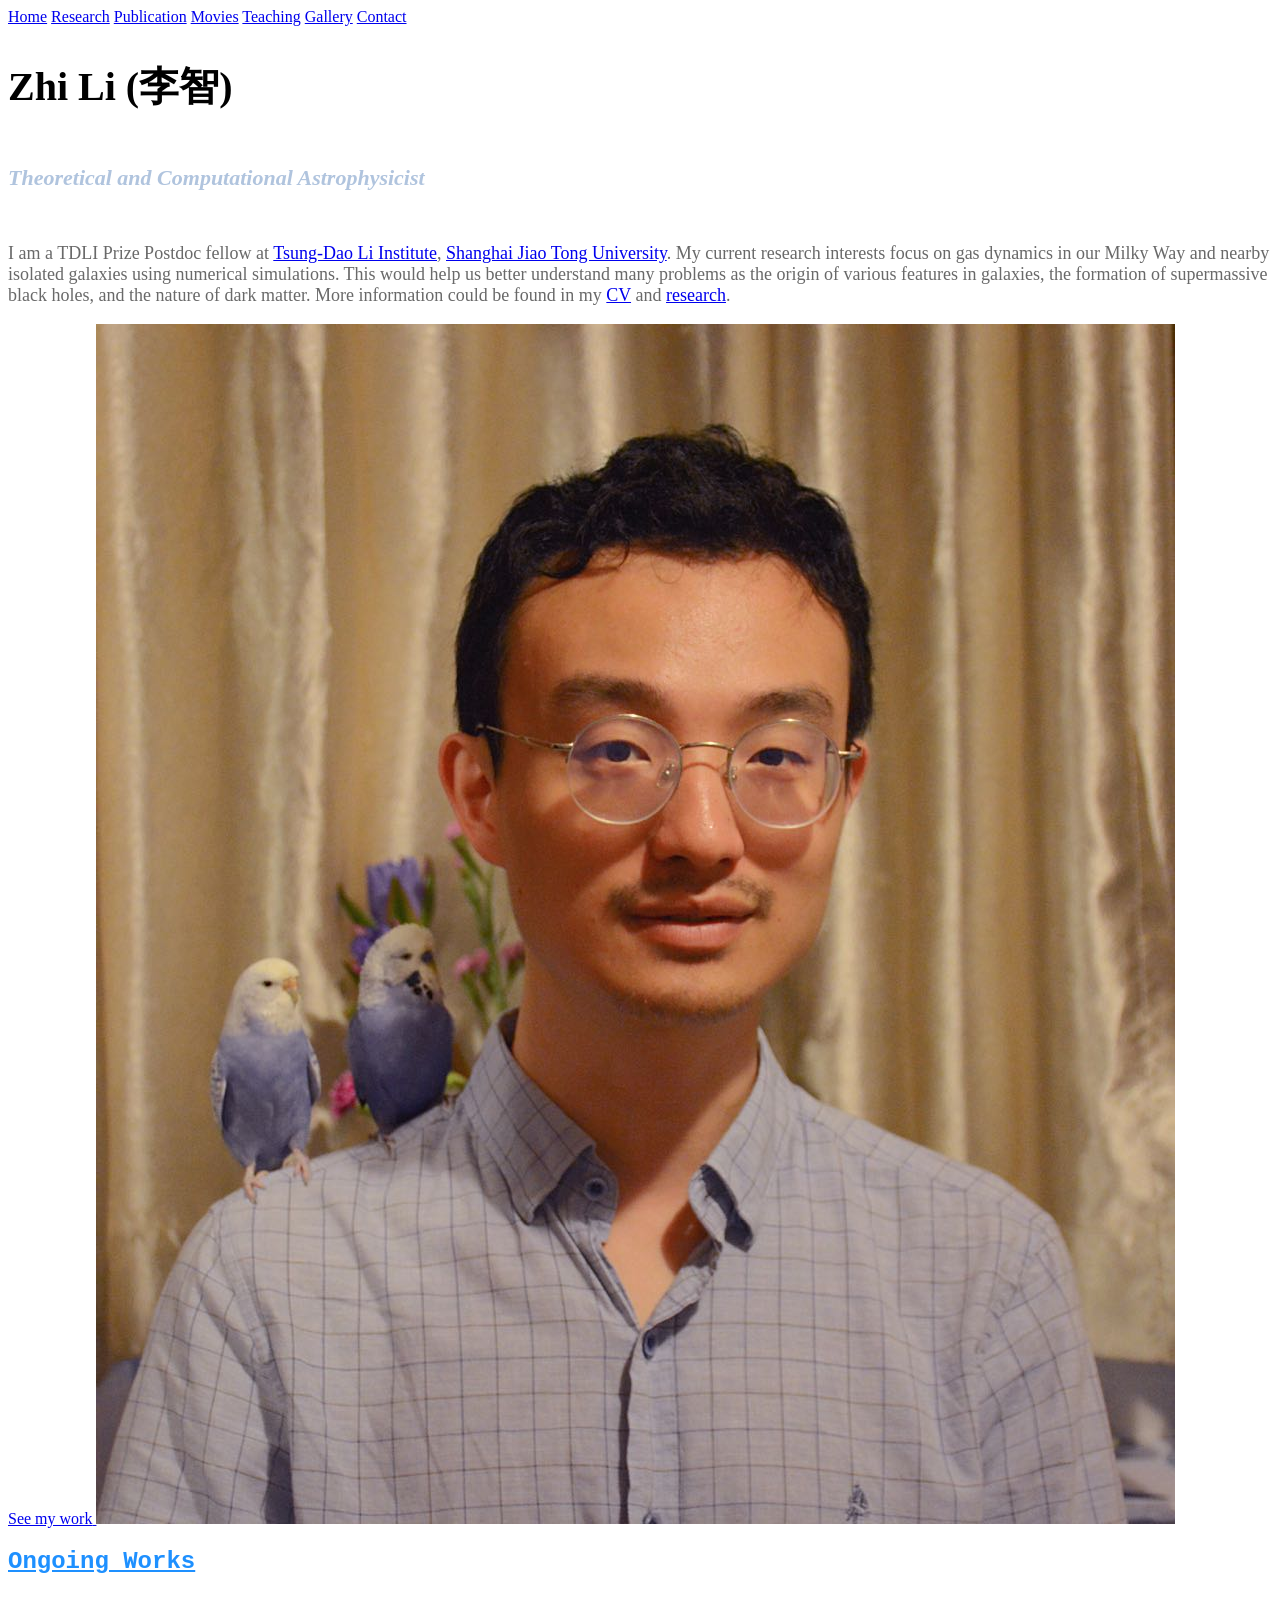
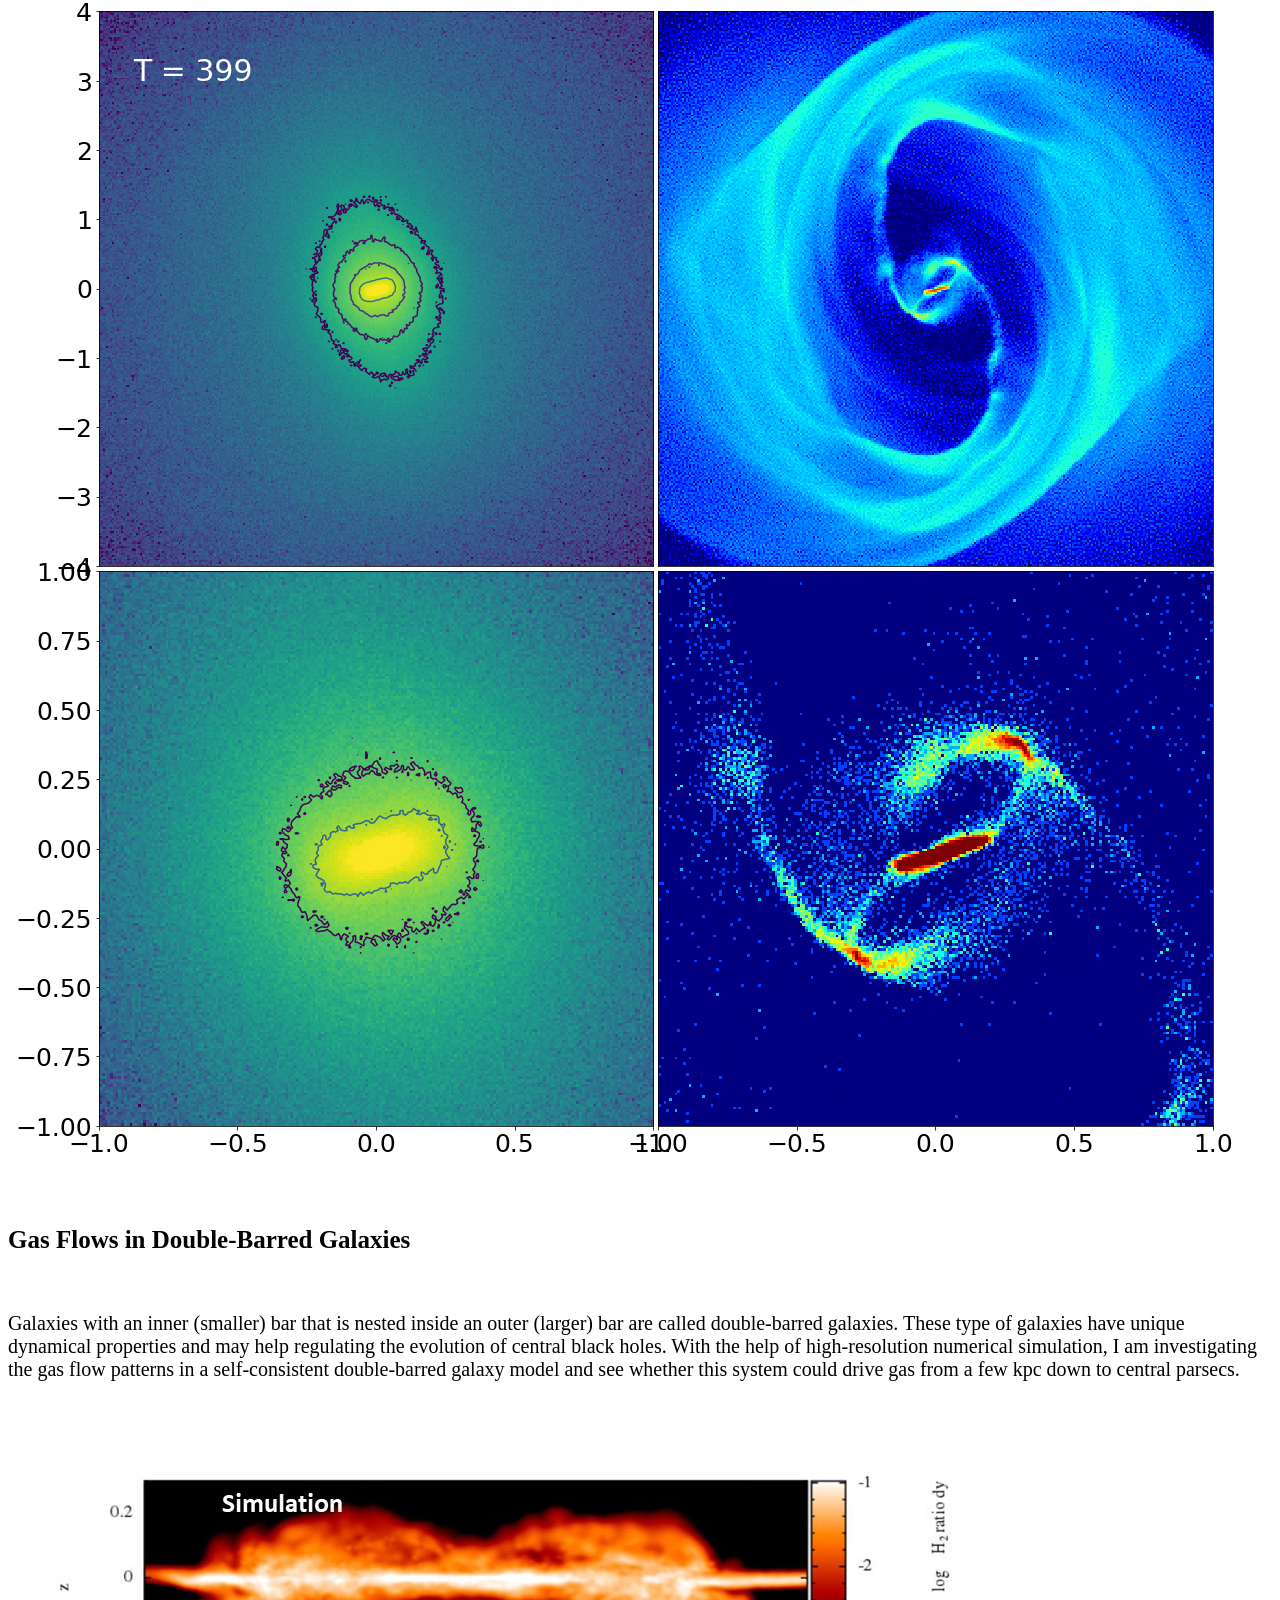
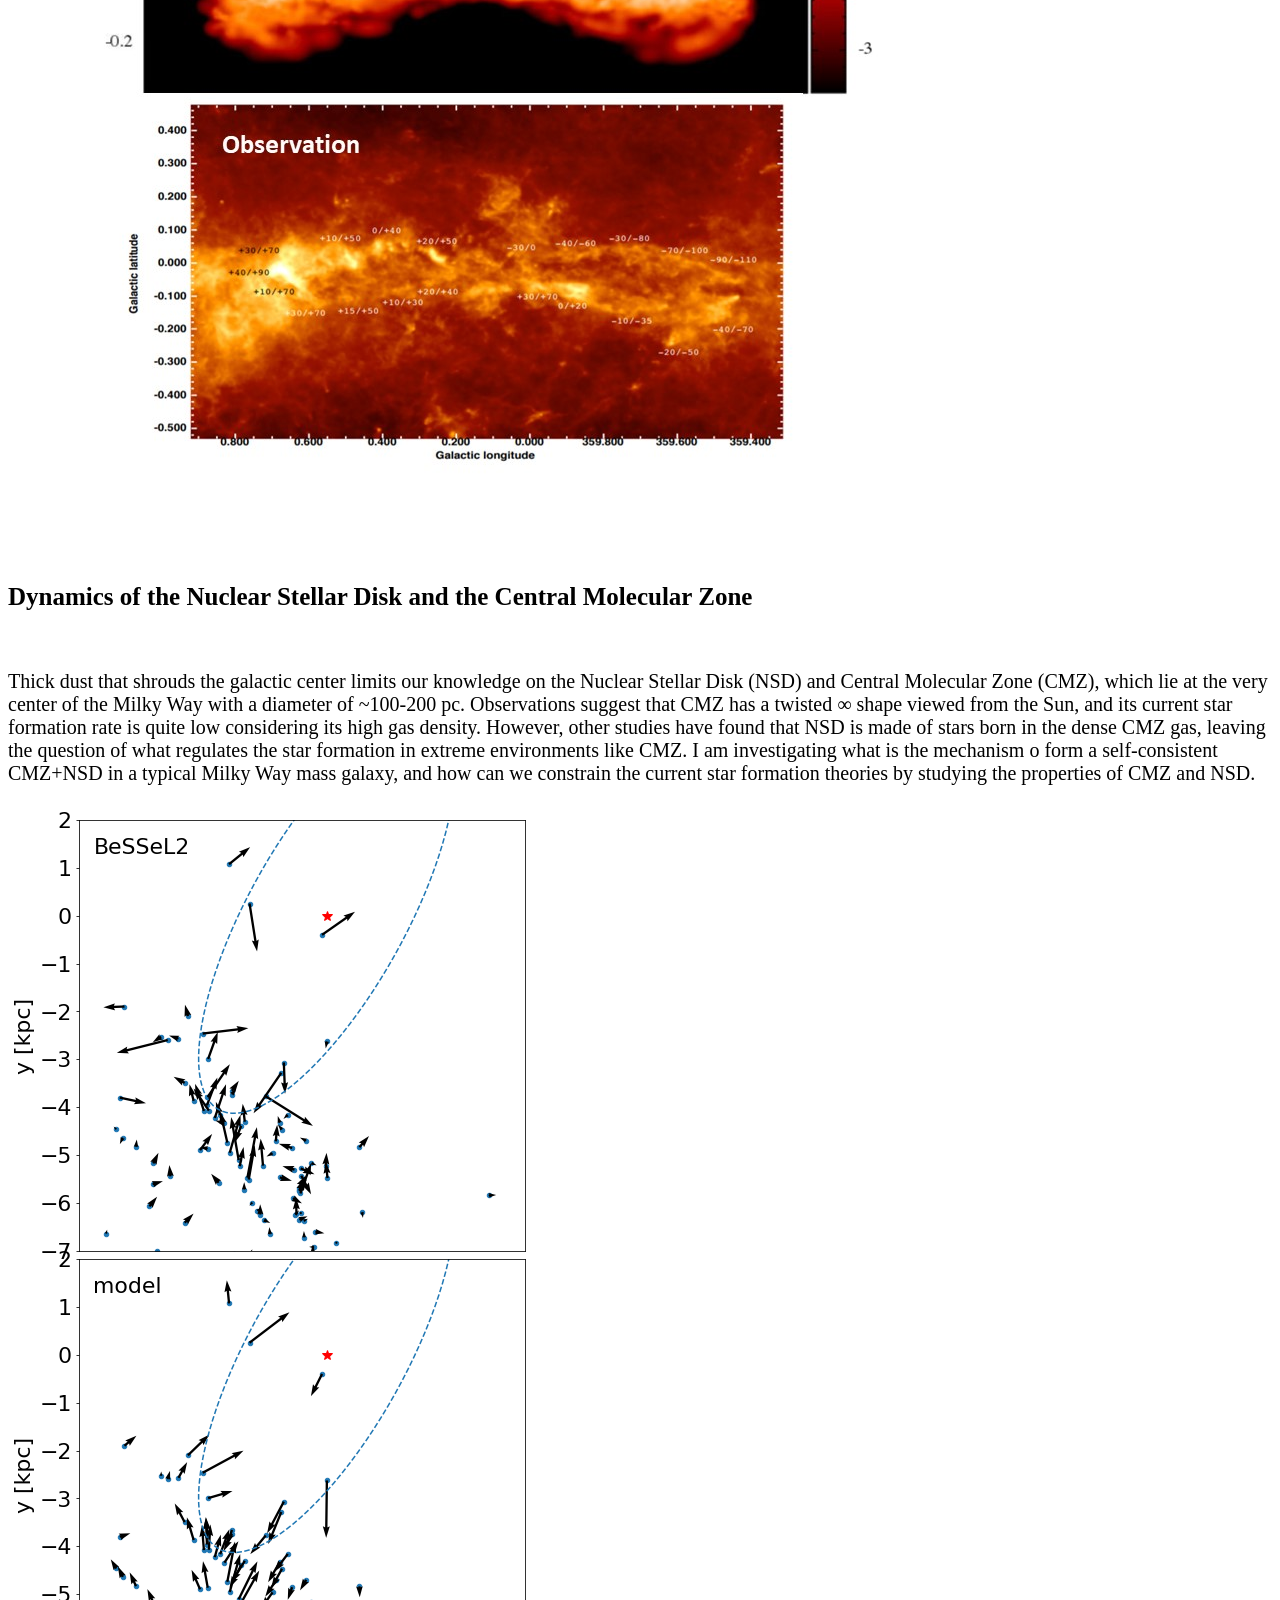
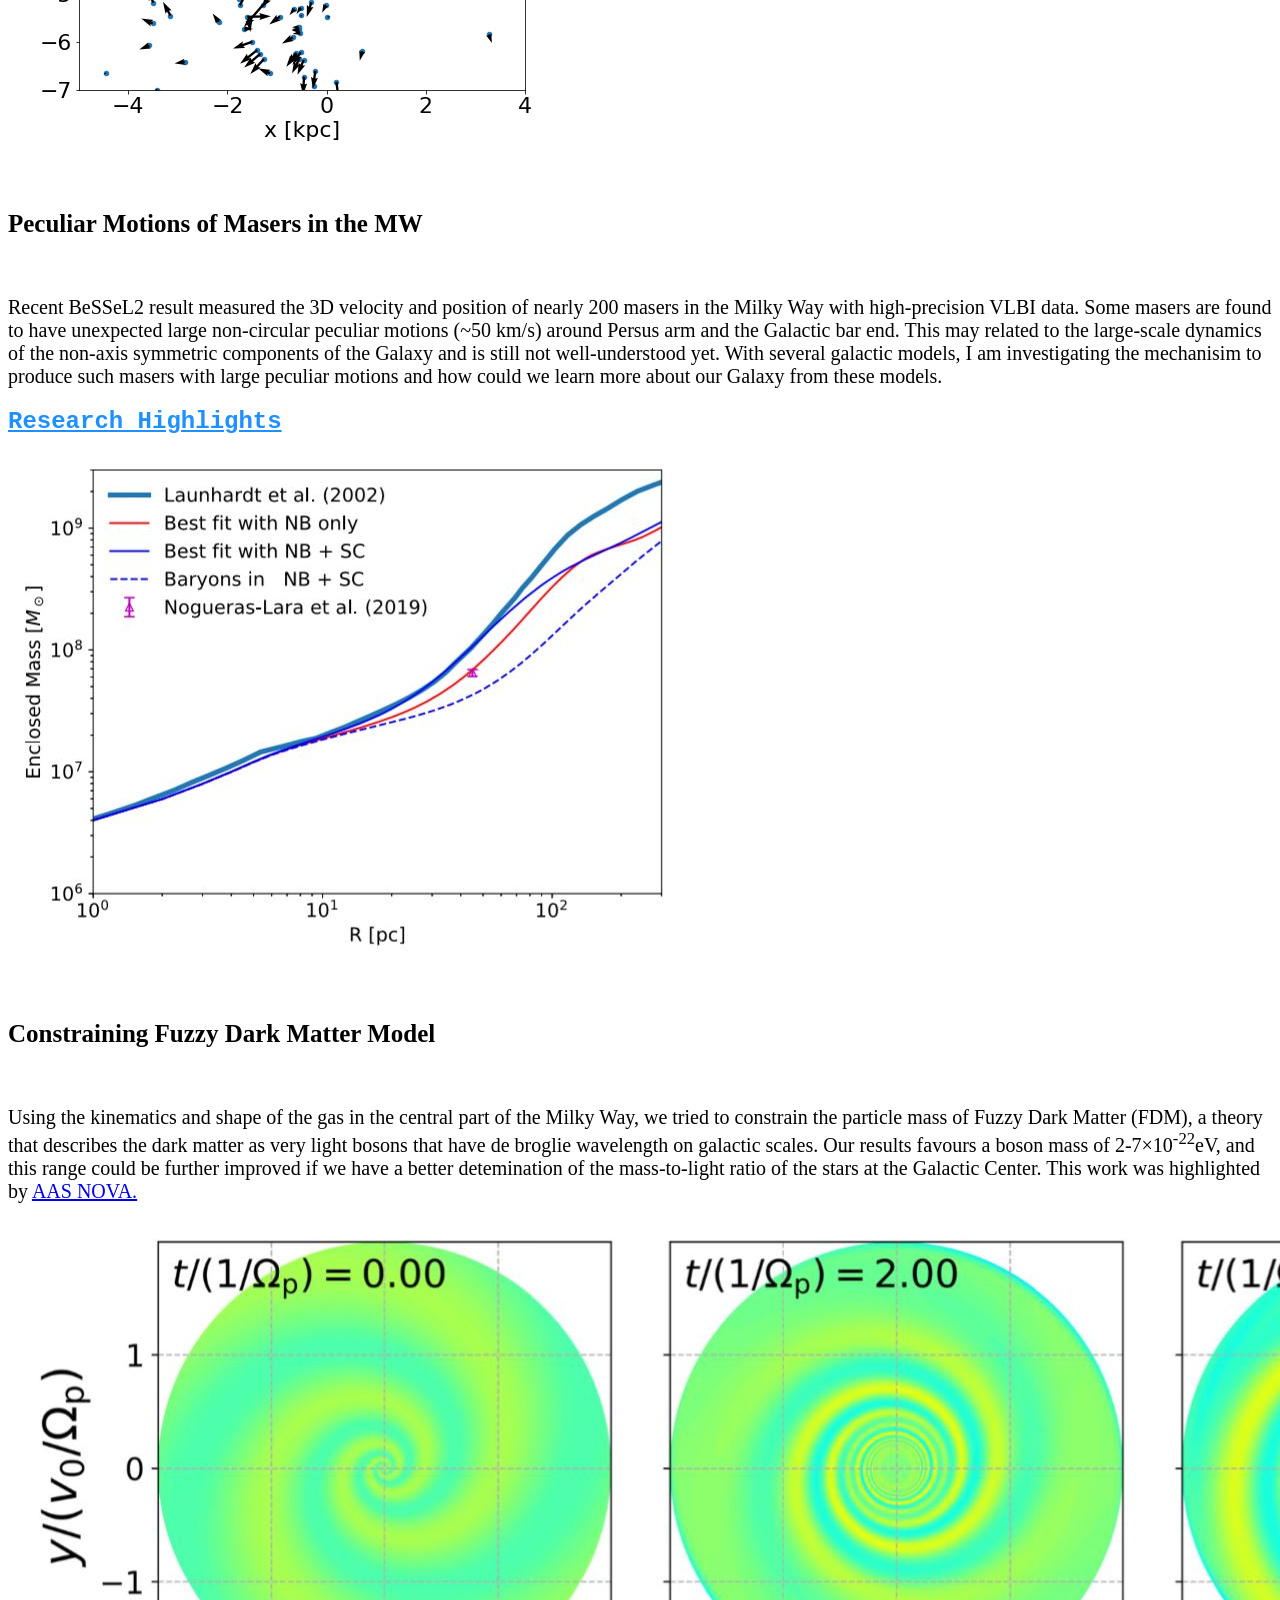
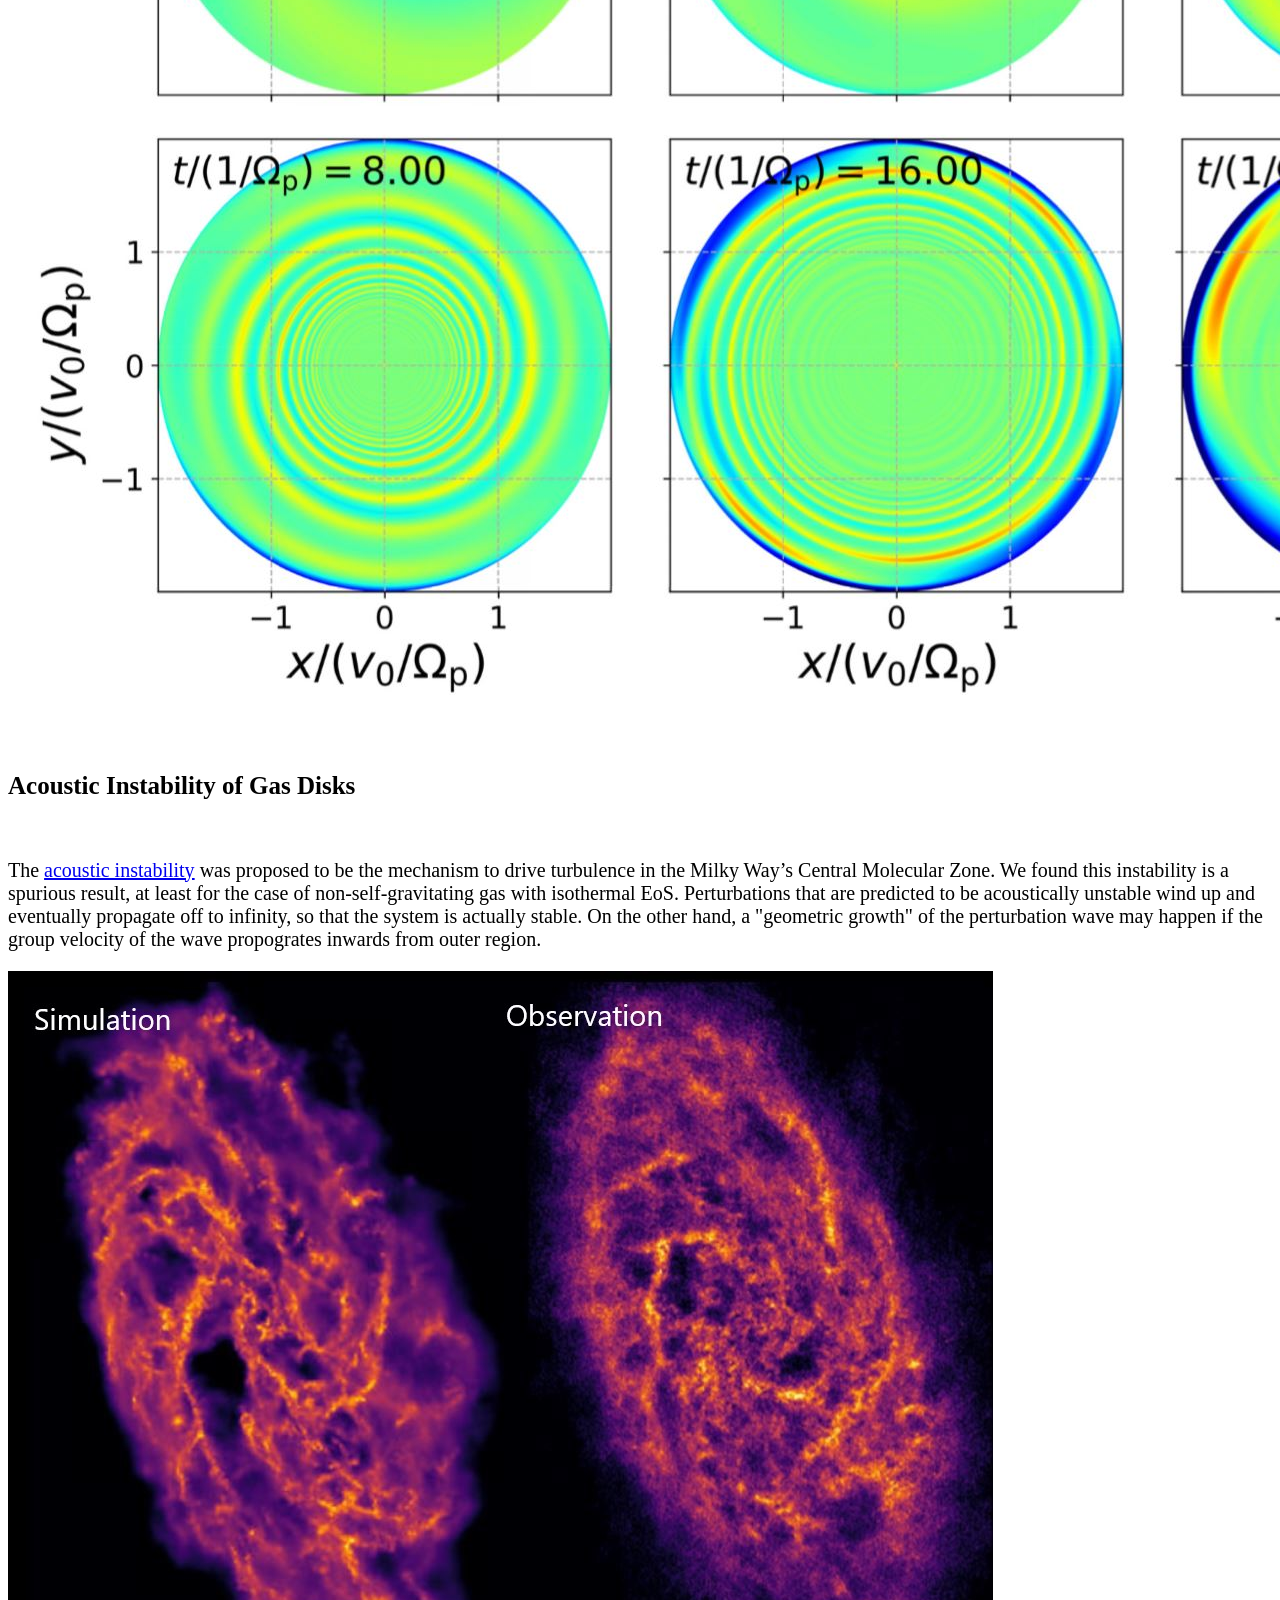
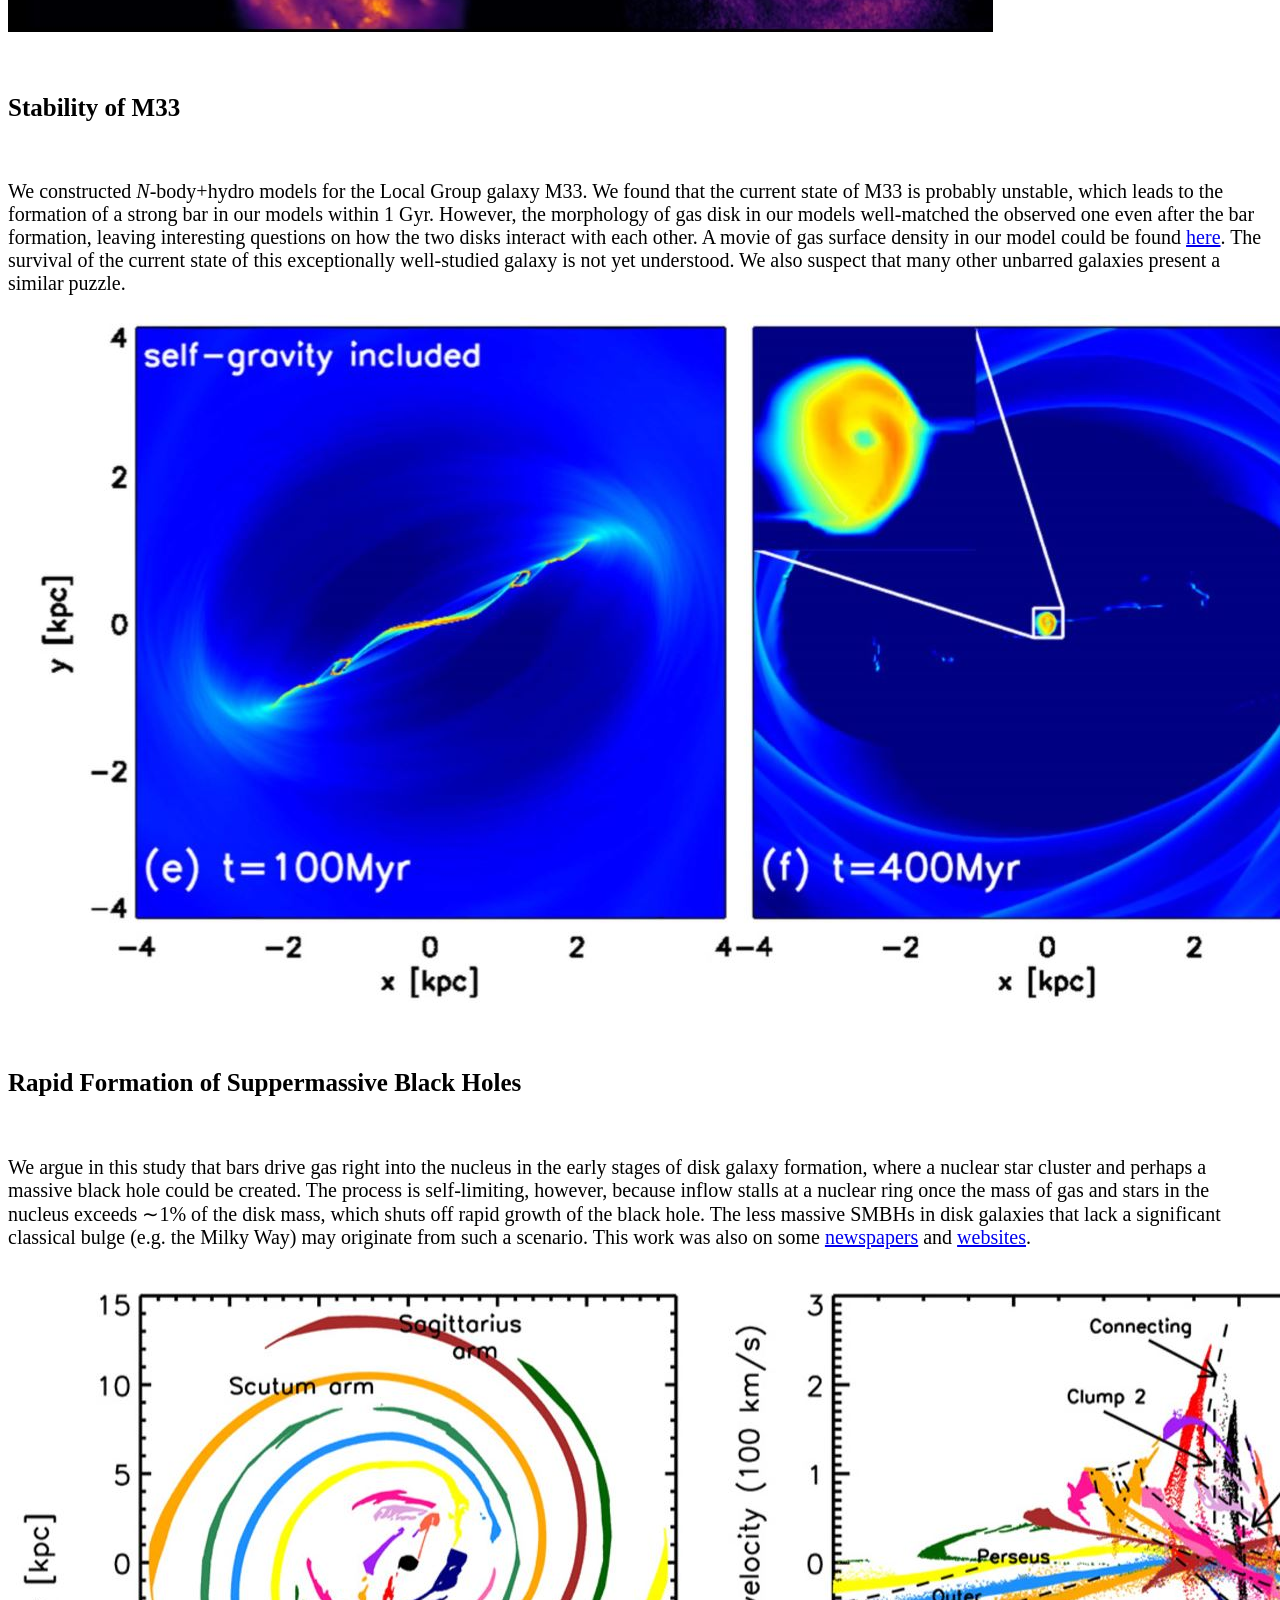
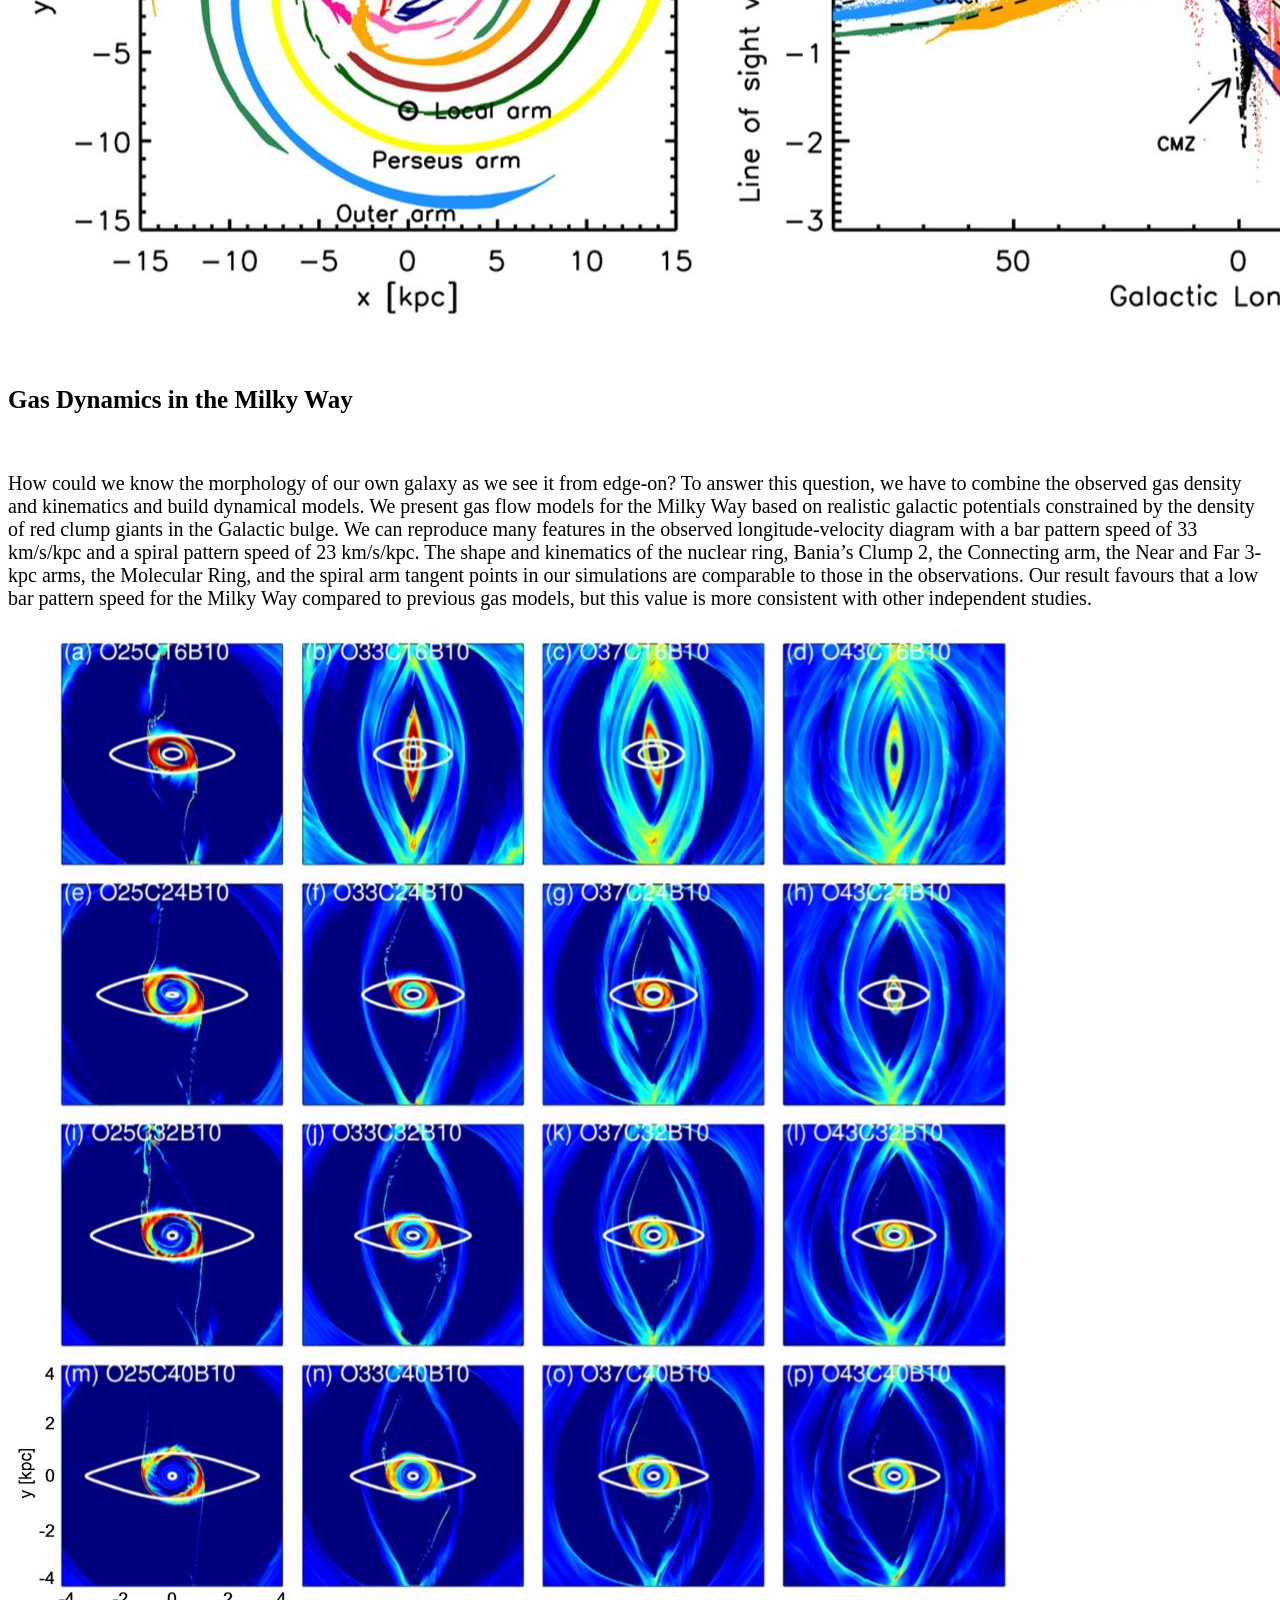
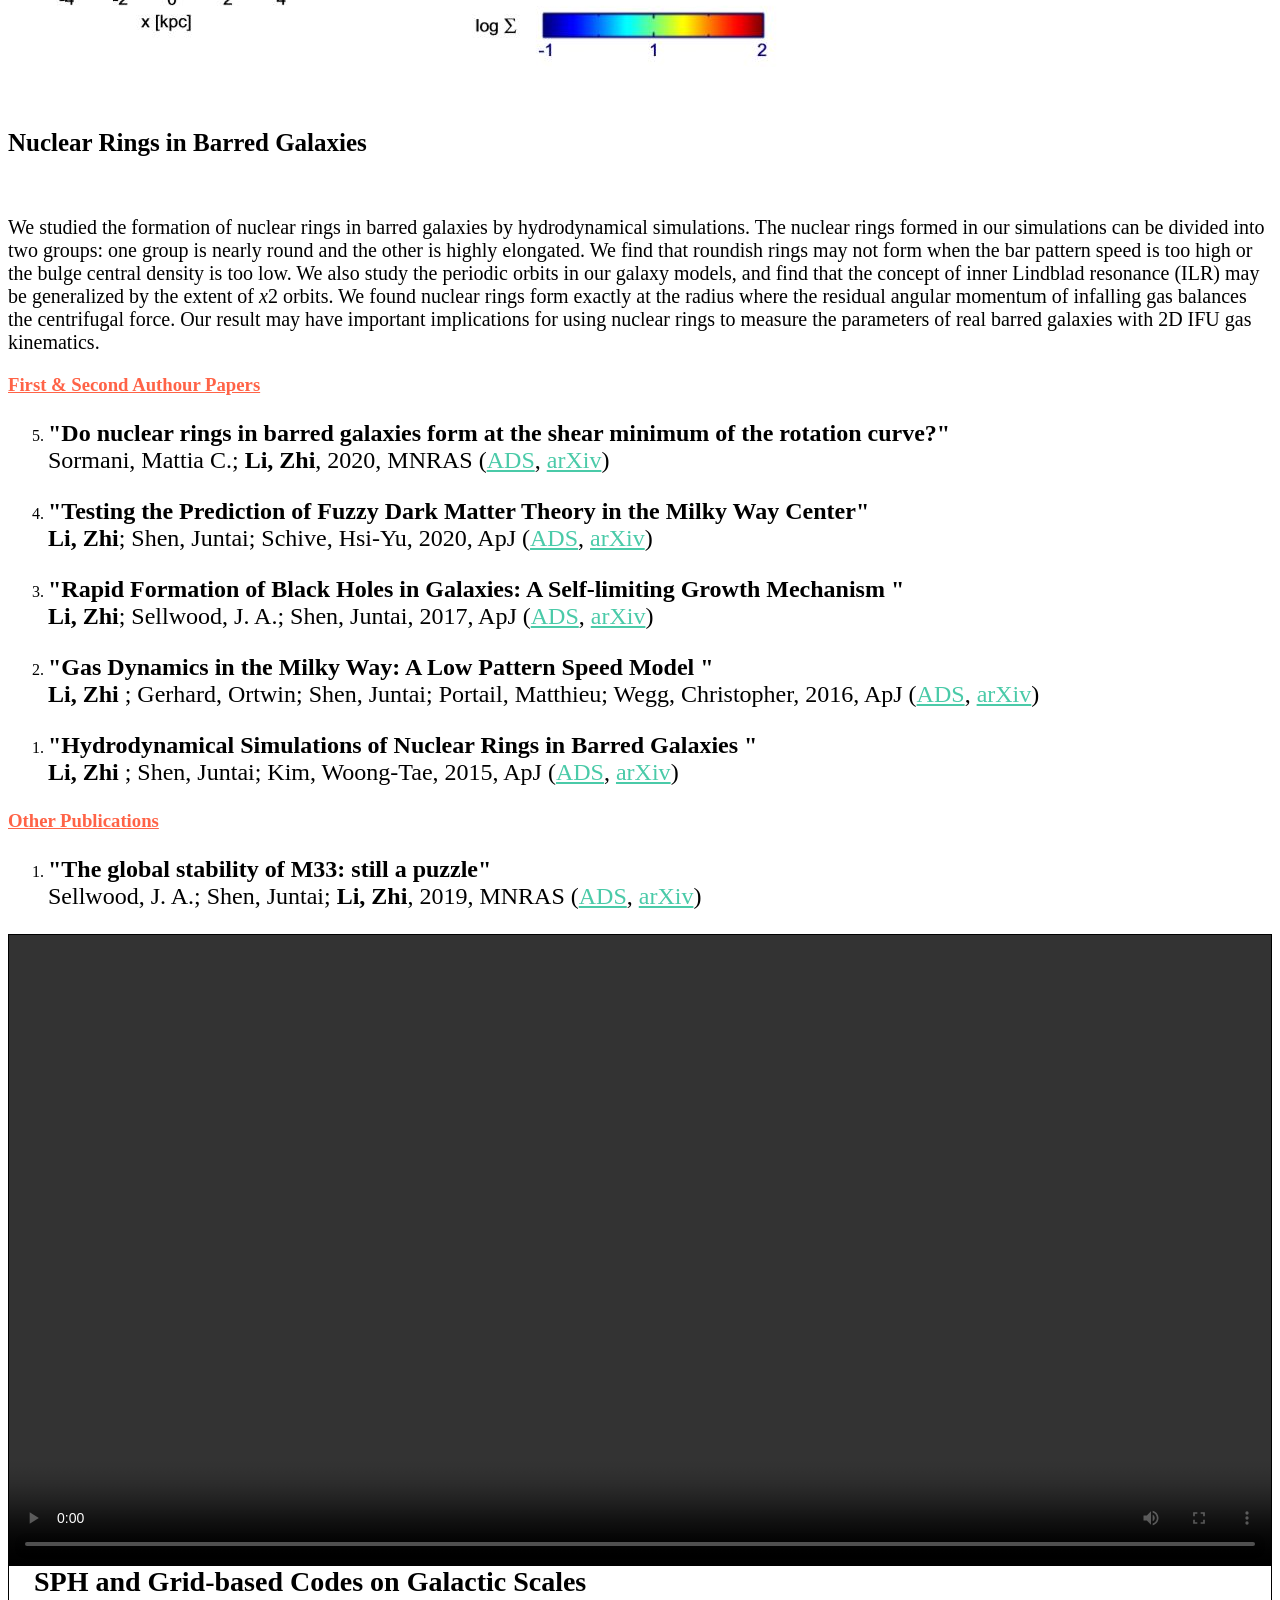
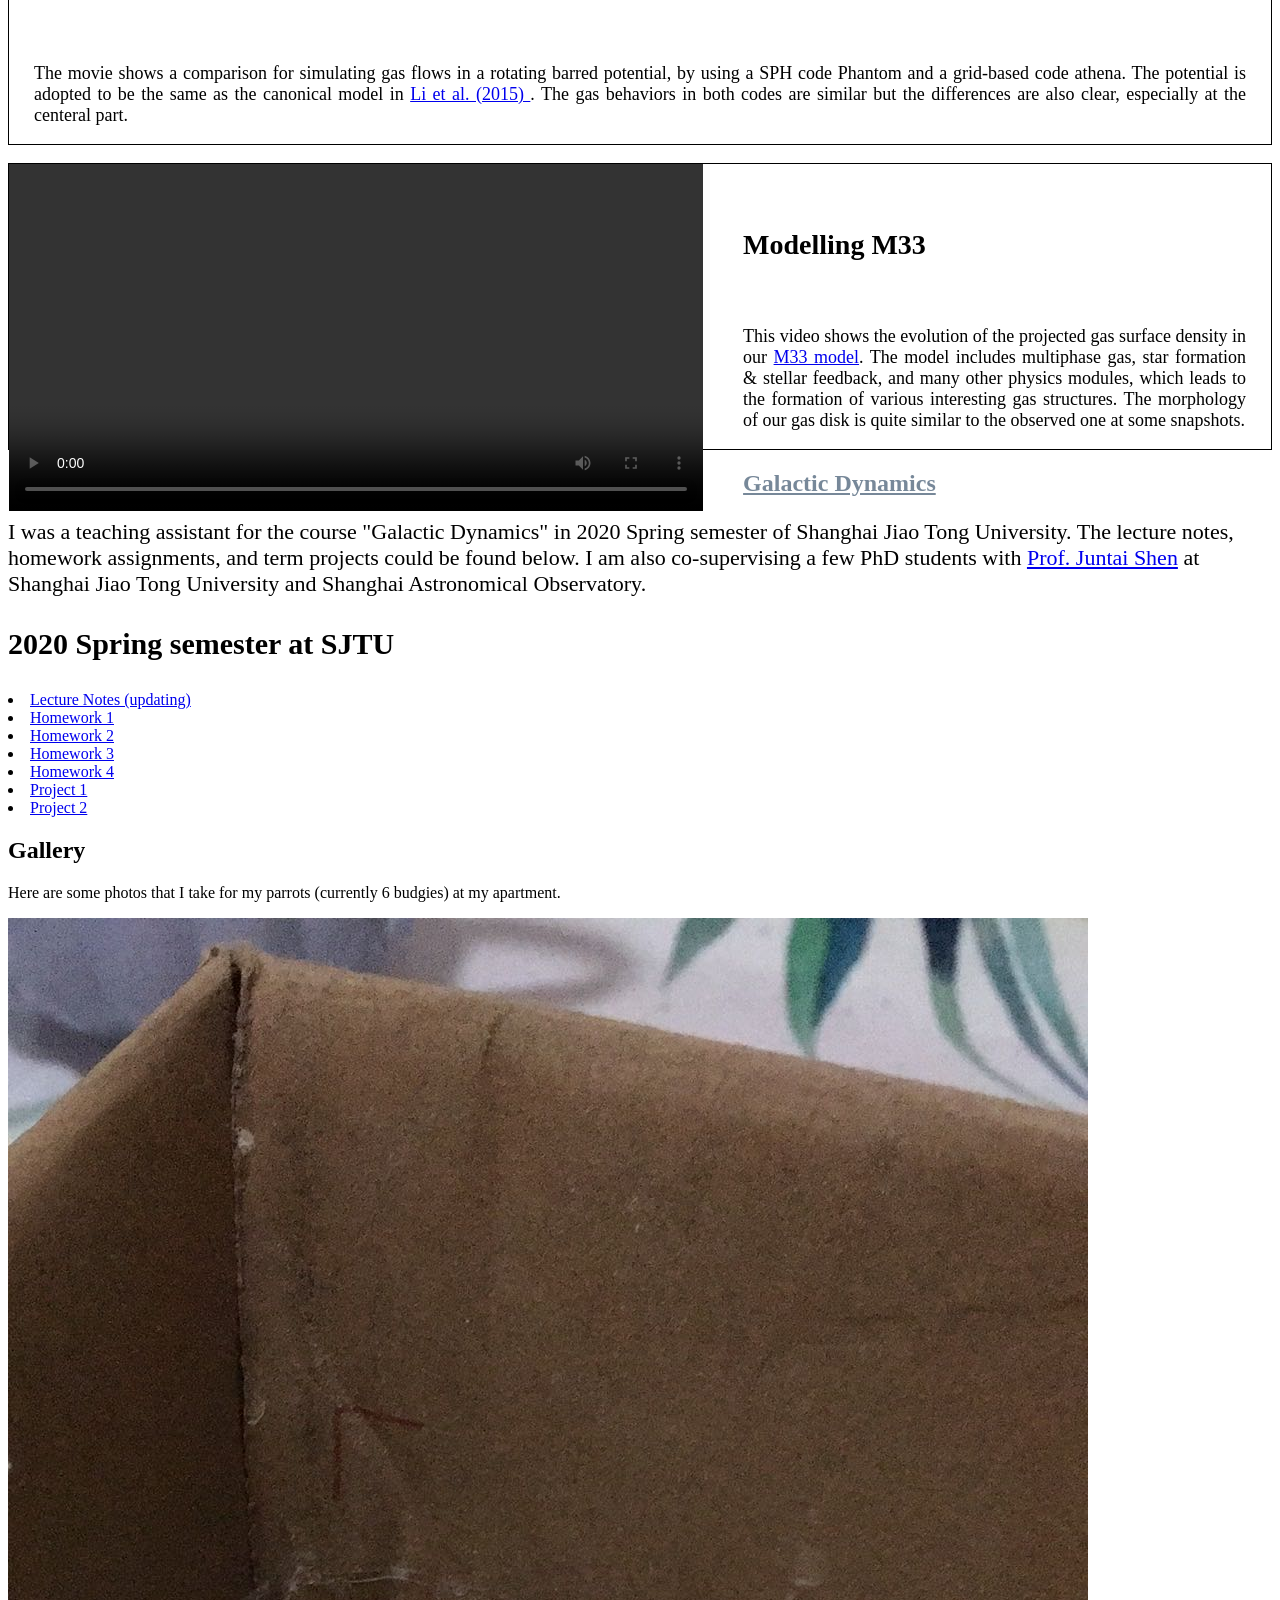
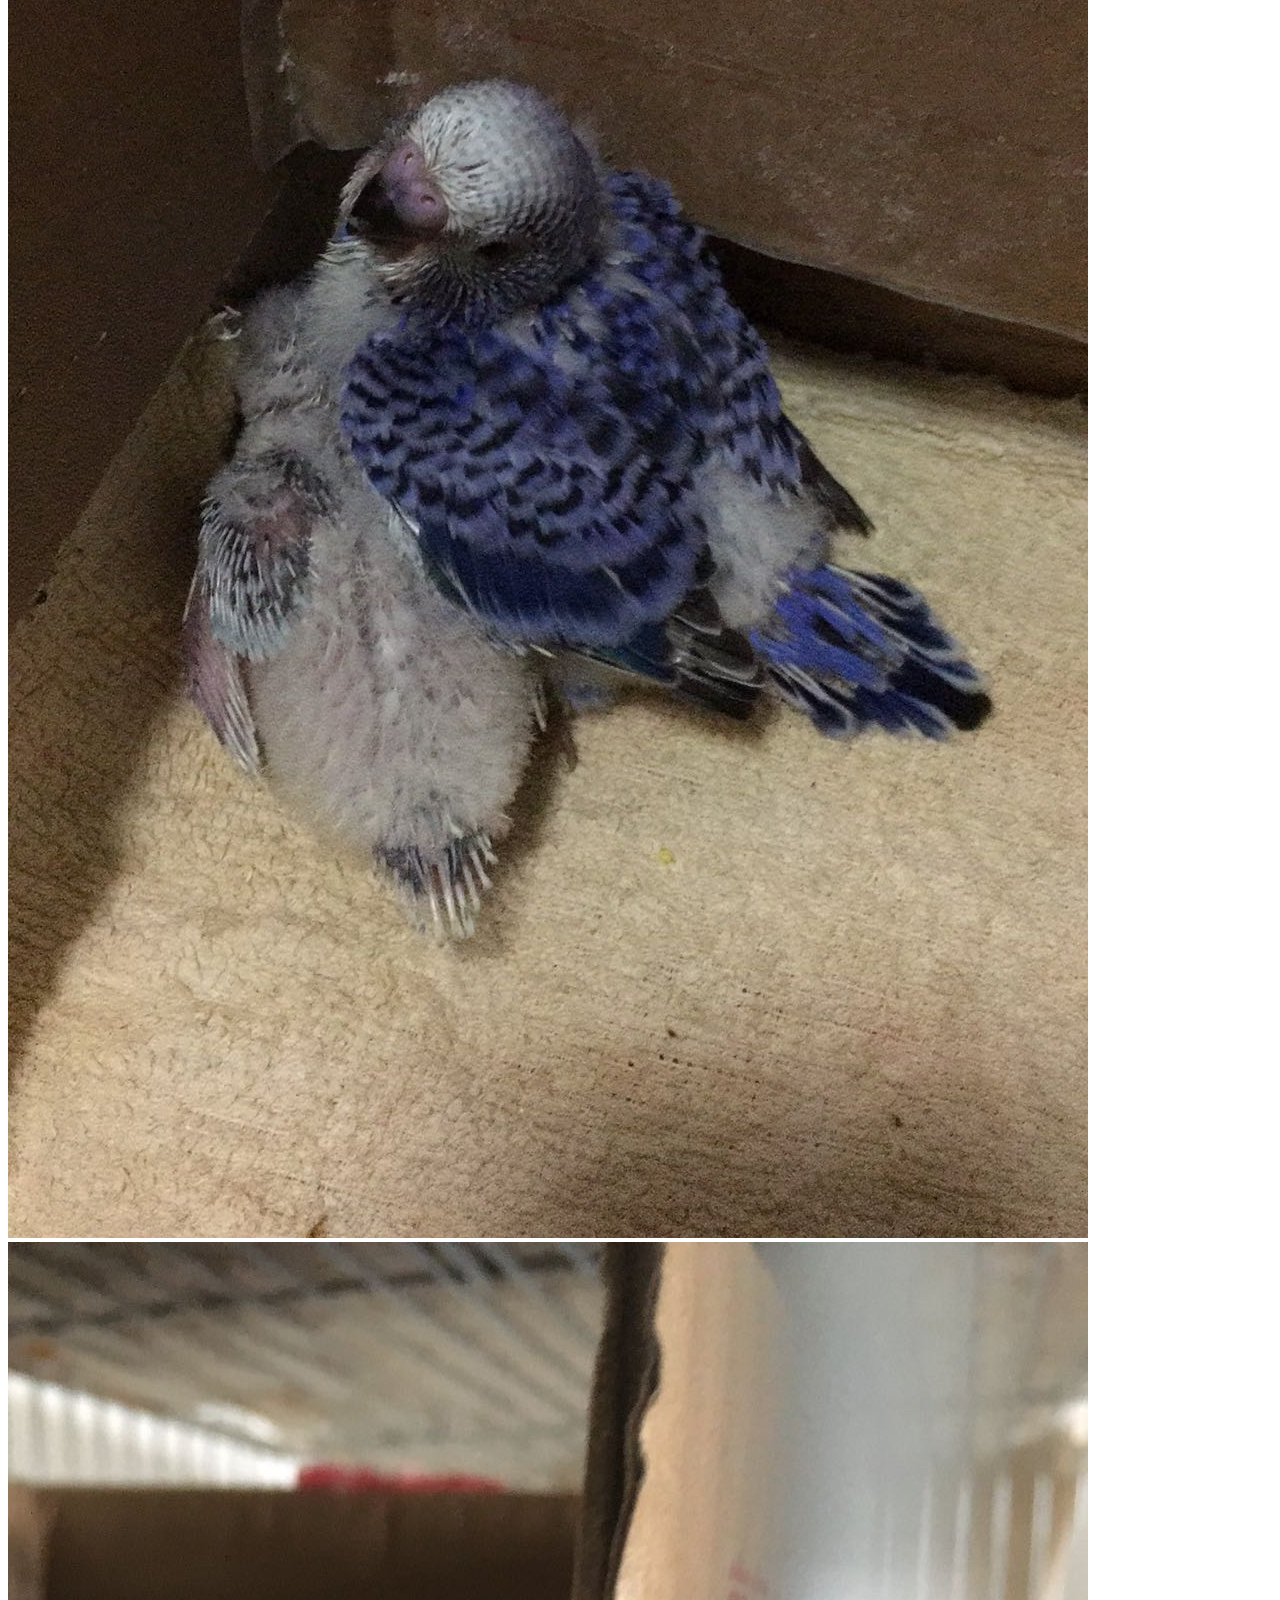
==== commit 768ad346: "Improve homepage search metadata" ====
--- a/index.html
+++ b/index.html
@@ -4,15 +4,52 @@
 	html5up.net | @ajlkn
 	Free for personal and commercial use under the CCA 3.0 license (html5up.net/license)
 -->
-<html>
-	<head>
-		<title>Zhi Li's Homepage</title>
-		<meta charset="utf-8" />
-		<meta name="viewport" content="width=device-width, initial-scale=1, user-scalable=no" />
-		<link rel="stylesheet" href="assets/css/main.css" />
-		<noscript><link rel="stylesheet" href="assets/css/noscript.css" /></noscript>
-		<meta name="google-site-verification" content="oBYF6chEiy9U18MOYU5v5Wsm
-	</head>
+<html lang="en">
+	<head>
+		<title>Zhi Li | Theoretical and Computational Astrophysicist</title>
+		<meta charset="utf-8" />
+		<meta name="viewport" content="width=device-width, initial-scale=1, user-scalable=no" />
+		<meta name="description" content="Homepage of Zhi Li, a theoretical and computational astrophysicist studying gas dynamics in the Milky Way and nearby galaxies with numerical simulations." />
+		<meta name="author" content="Zhi Li" />
+		<meta name="robots" content="index, follow" />
+		<link rel="canonical" href="https://lucyundead.github.io/zhilihomepage/" />
+		<meta property="og:type" content="profile" />
+		<meta property="og:title" content="Zhi Li | Theoretical and Computational Astrophysicist" />
+		<meta property="og:description" content="Homepage of Zhi Li, a theoretical and computational astrophysicist studying gas dynamics in the Milky Way and nearby galaxies with numerical simulations." />
+		<meta property="og:url" content="https://lucyundead.github.io/zhilihomepage/" />
+		<meta property="og:image" content="https://lucyundead.github.io/zhilihomepage/images/me.jpg" />
+		<meta name="twitter:card" content="summary" />
+		<link rel="stylesheet" href="assets/css/main.css" />
+		<noscript><link rel="stylesheet" href="assets/css/noscript.css" /></noscript>
+		<meta name="google-site-verification" content="oBYF6chEiy9U18MOYU5v5WsmsMX5_jWiu2ZfUGUrcXc" />
+		<script type="application/ld+json">
+		{
+			"@context": "https://schema.org",
+			"@type": "Person",
+			"name": "Zhi Li",
+			"alternateName": "Li Zhi",
+			"url": "https://lucyundead.github.io/zhilihomepage/",
+			"image": "https://lucyundead.github.io/zhilihomepage/images/me.jpg",
+			"jobTitle": "Theoretical and Computational Astrophysicist",
+			"worksFor": {
+				"@type": "Organization",
+				"name": "Tsung-Dao Li Institute, Shanghai Jiao Tong University",
+				"url": "https://tdli.sjtu.edu.cn/"
+			},
+			"email": "mailto:zli0804@sjtu.edu.cn",
+			"knowsAbout": [
+				"Computational astrophysics",
+				"Galactic dynamics",
+				"Gas dynamics",
+				"Numerical simulations",
+				"Milky Way"
+			],
+			"sameAs": [
+				"https://github.com/lucyundead"
+			]
+		}
+		</script>
+	</head>
 	<body class="is-preload">
 		
 		
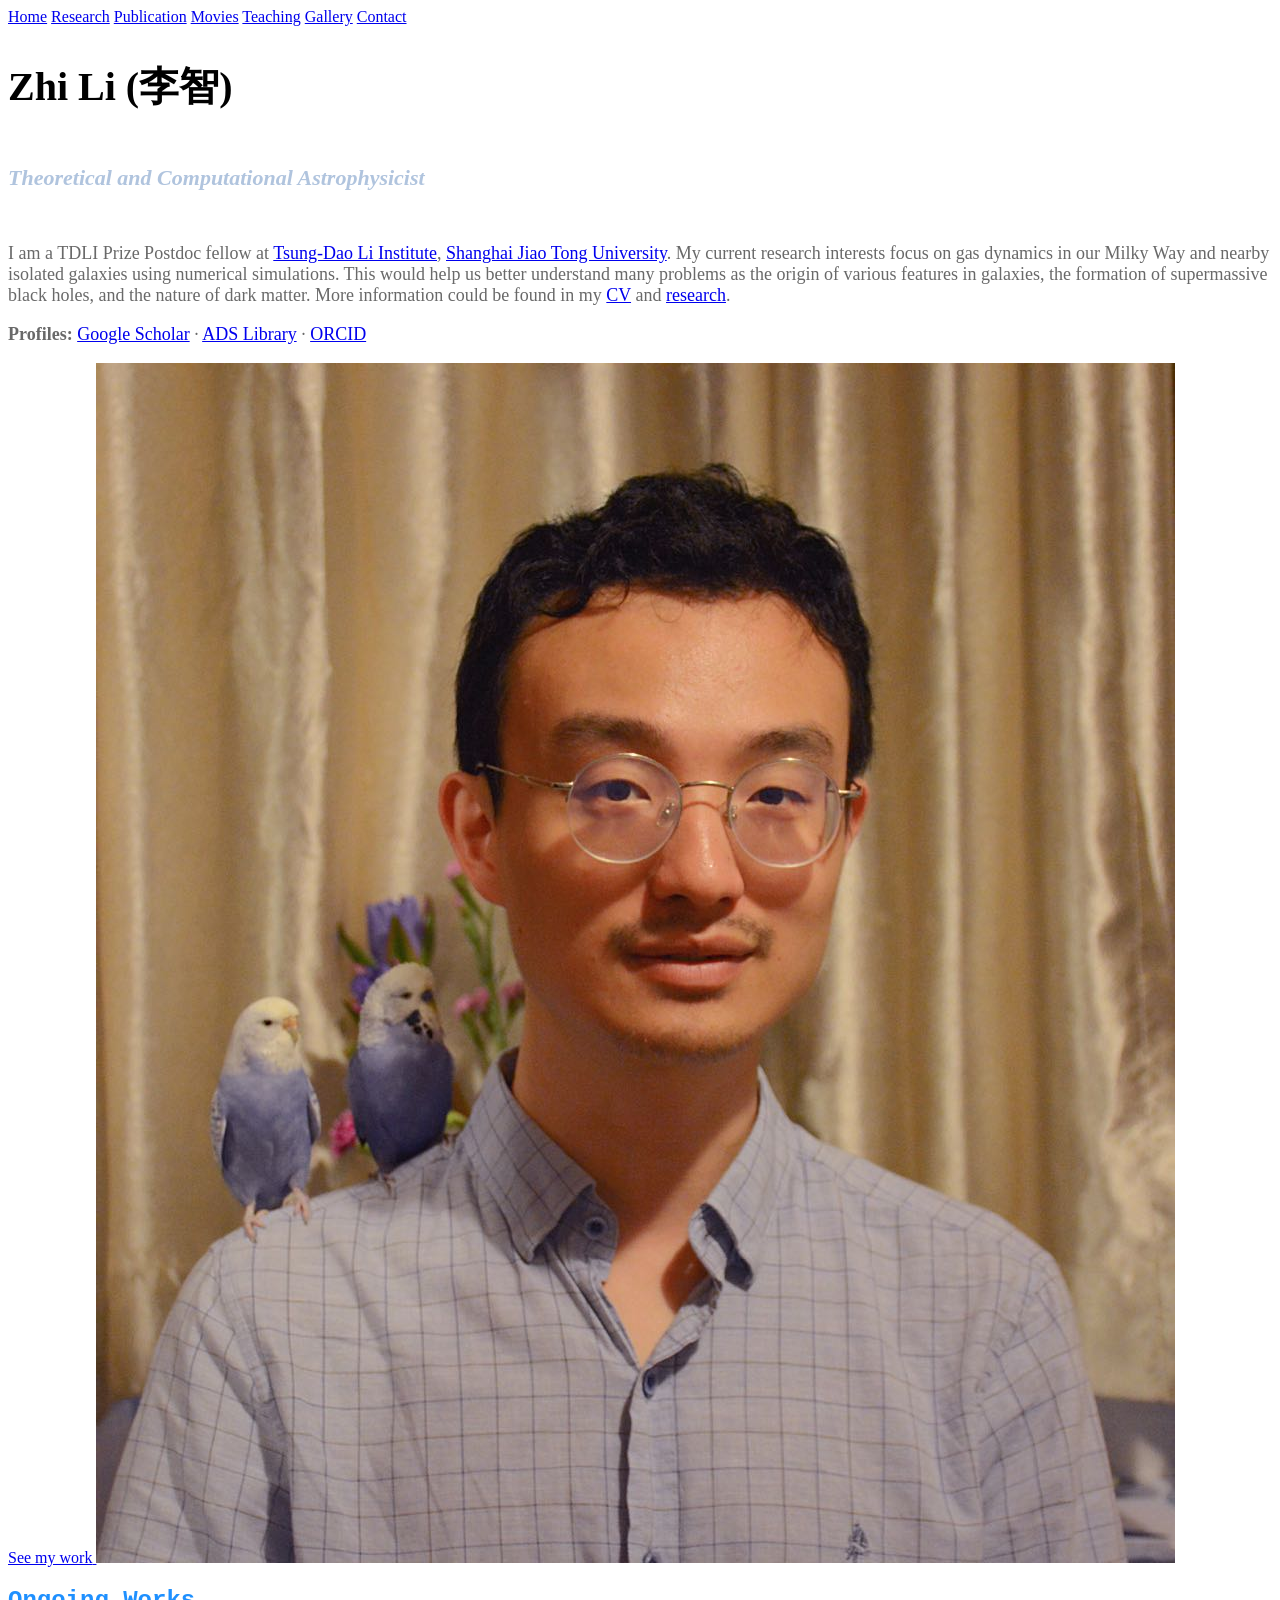
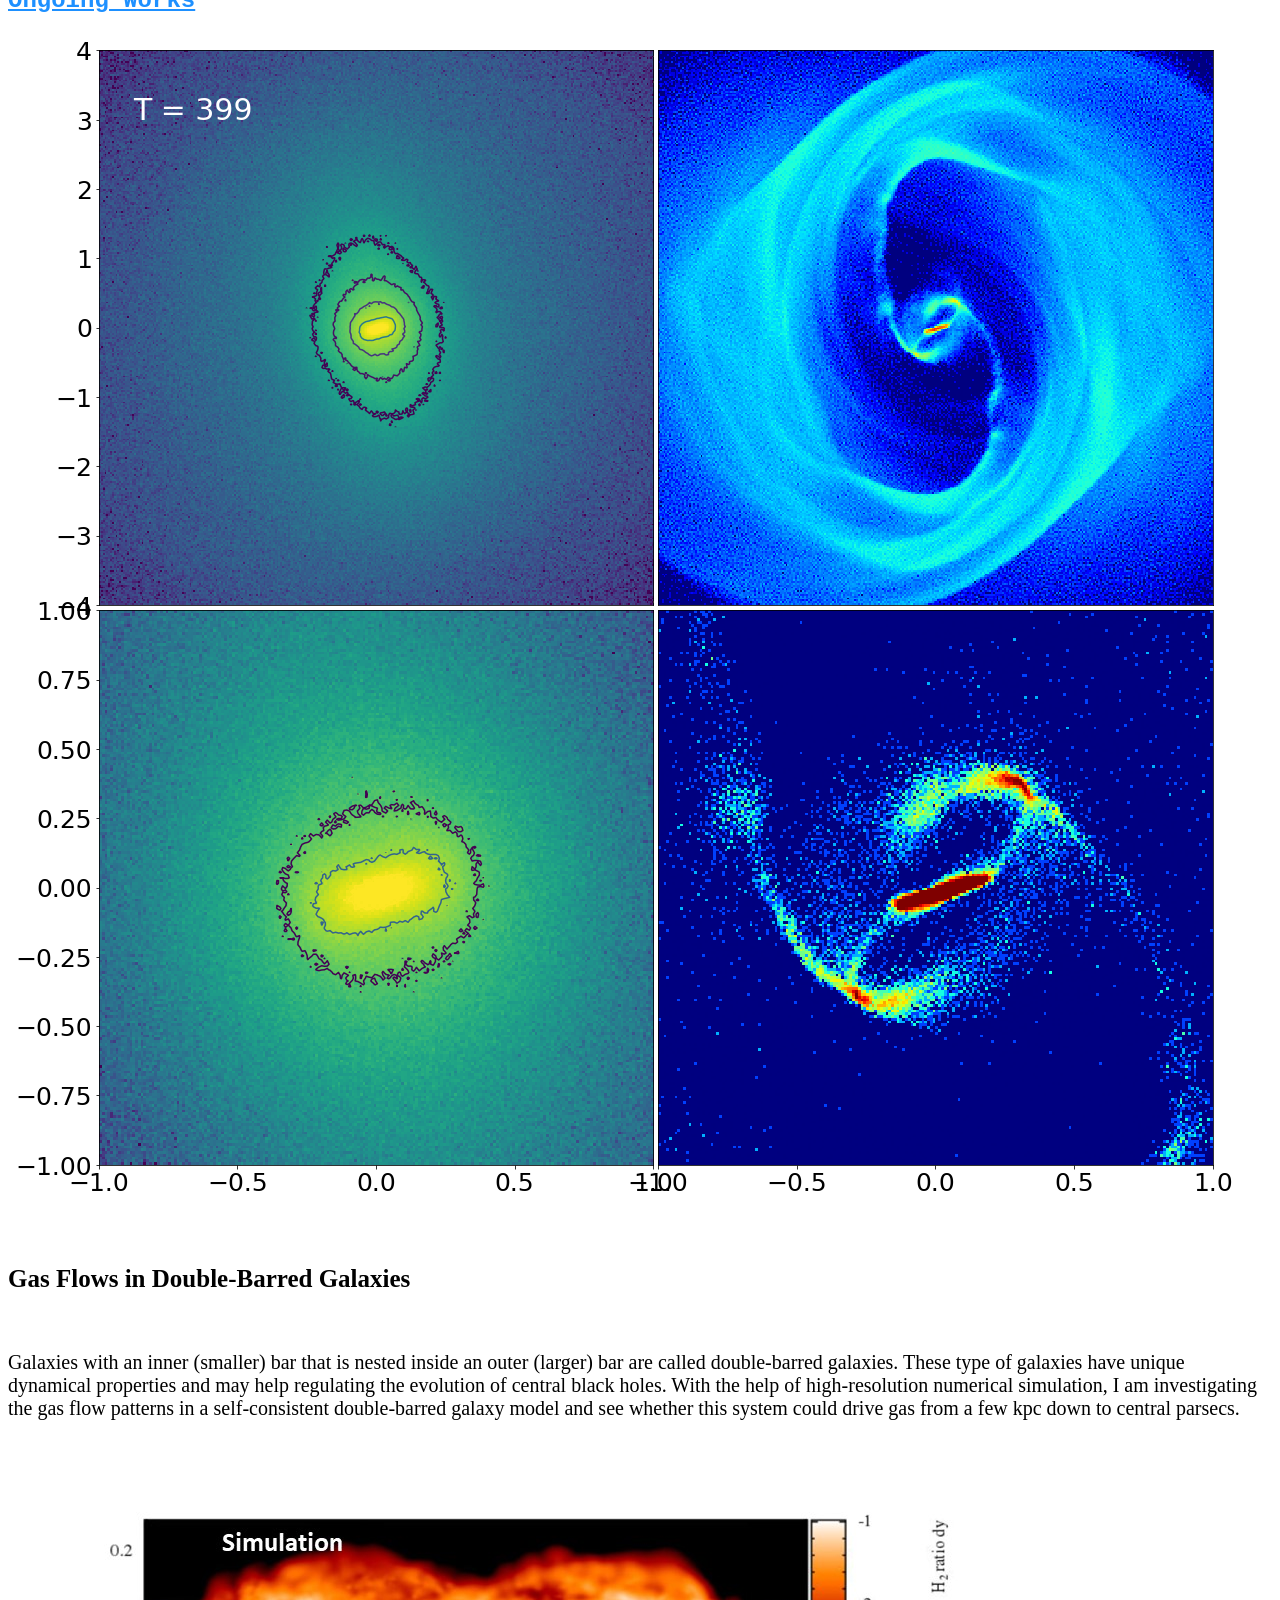
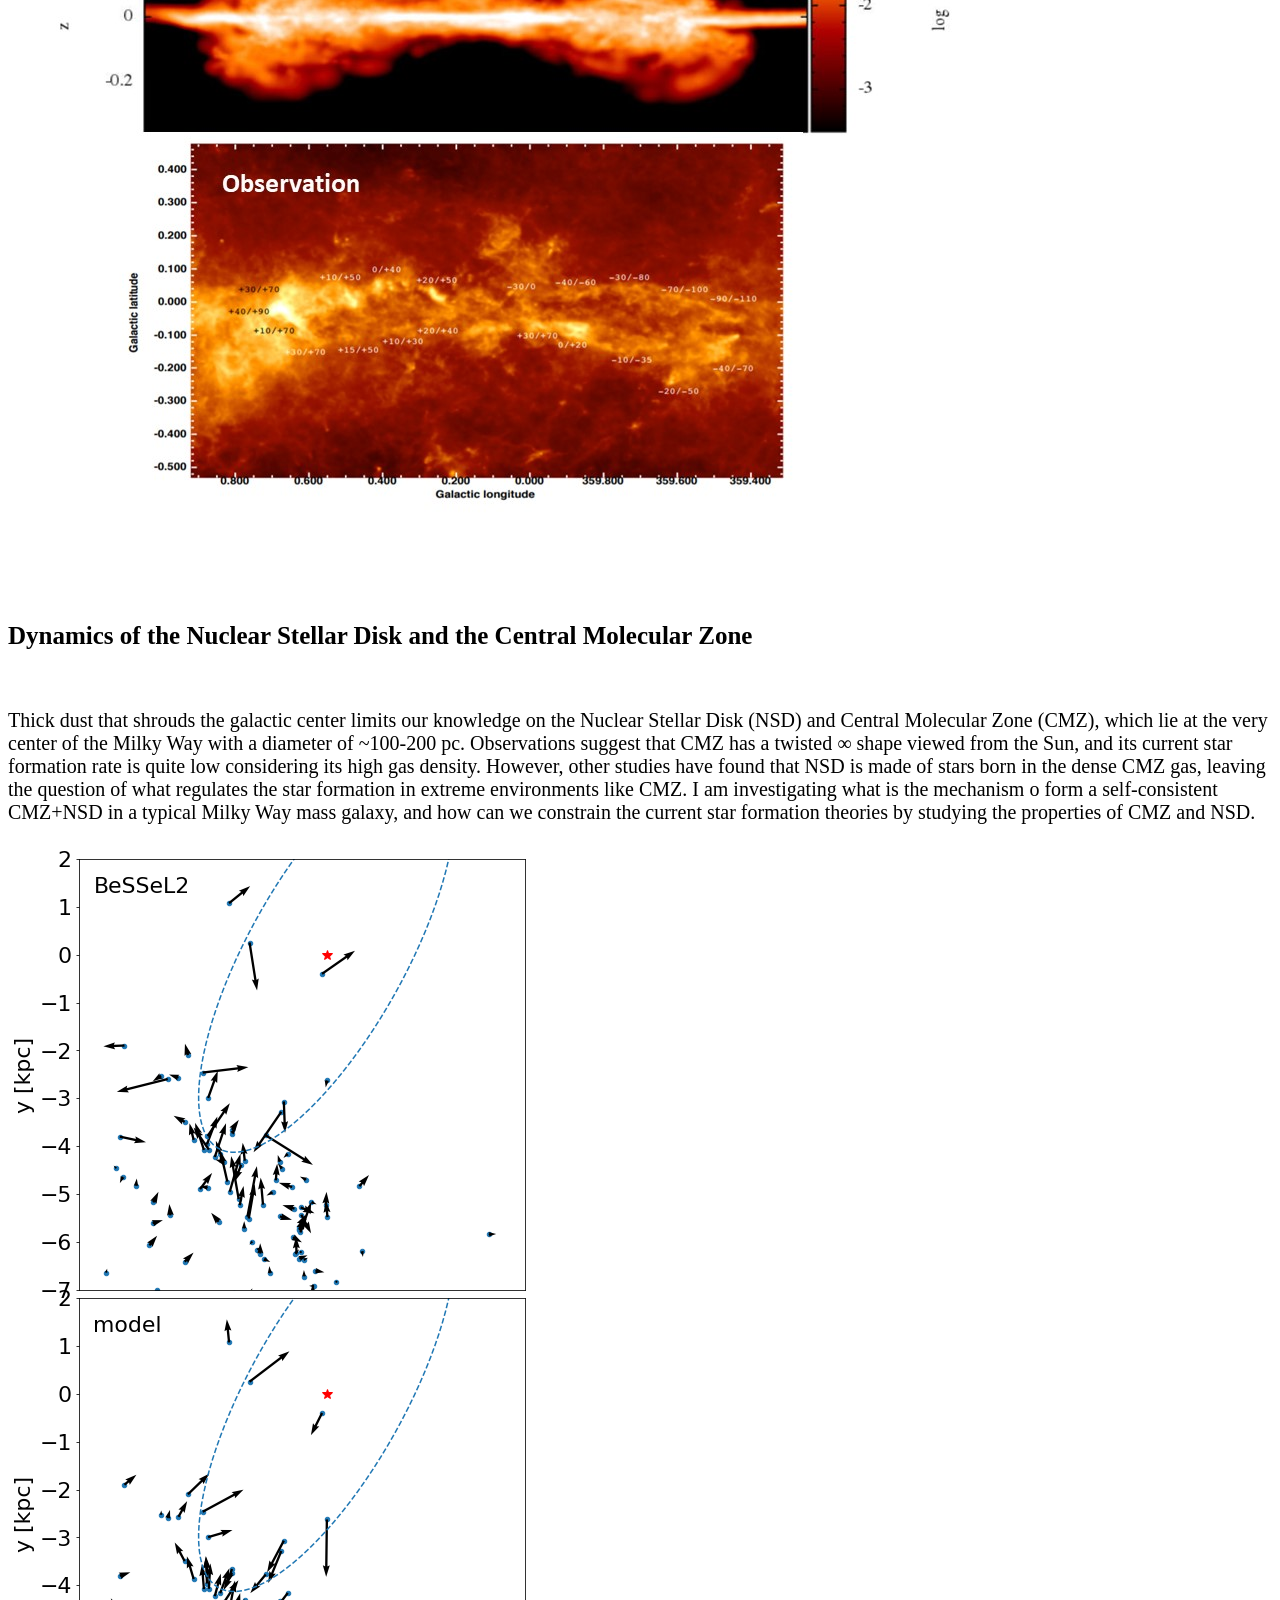
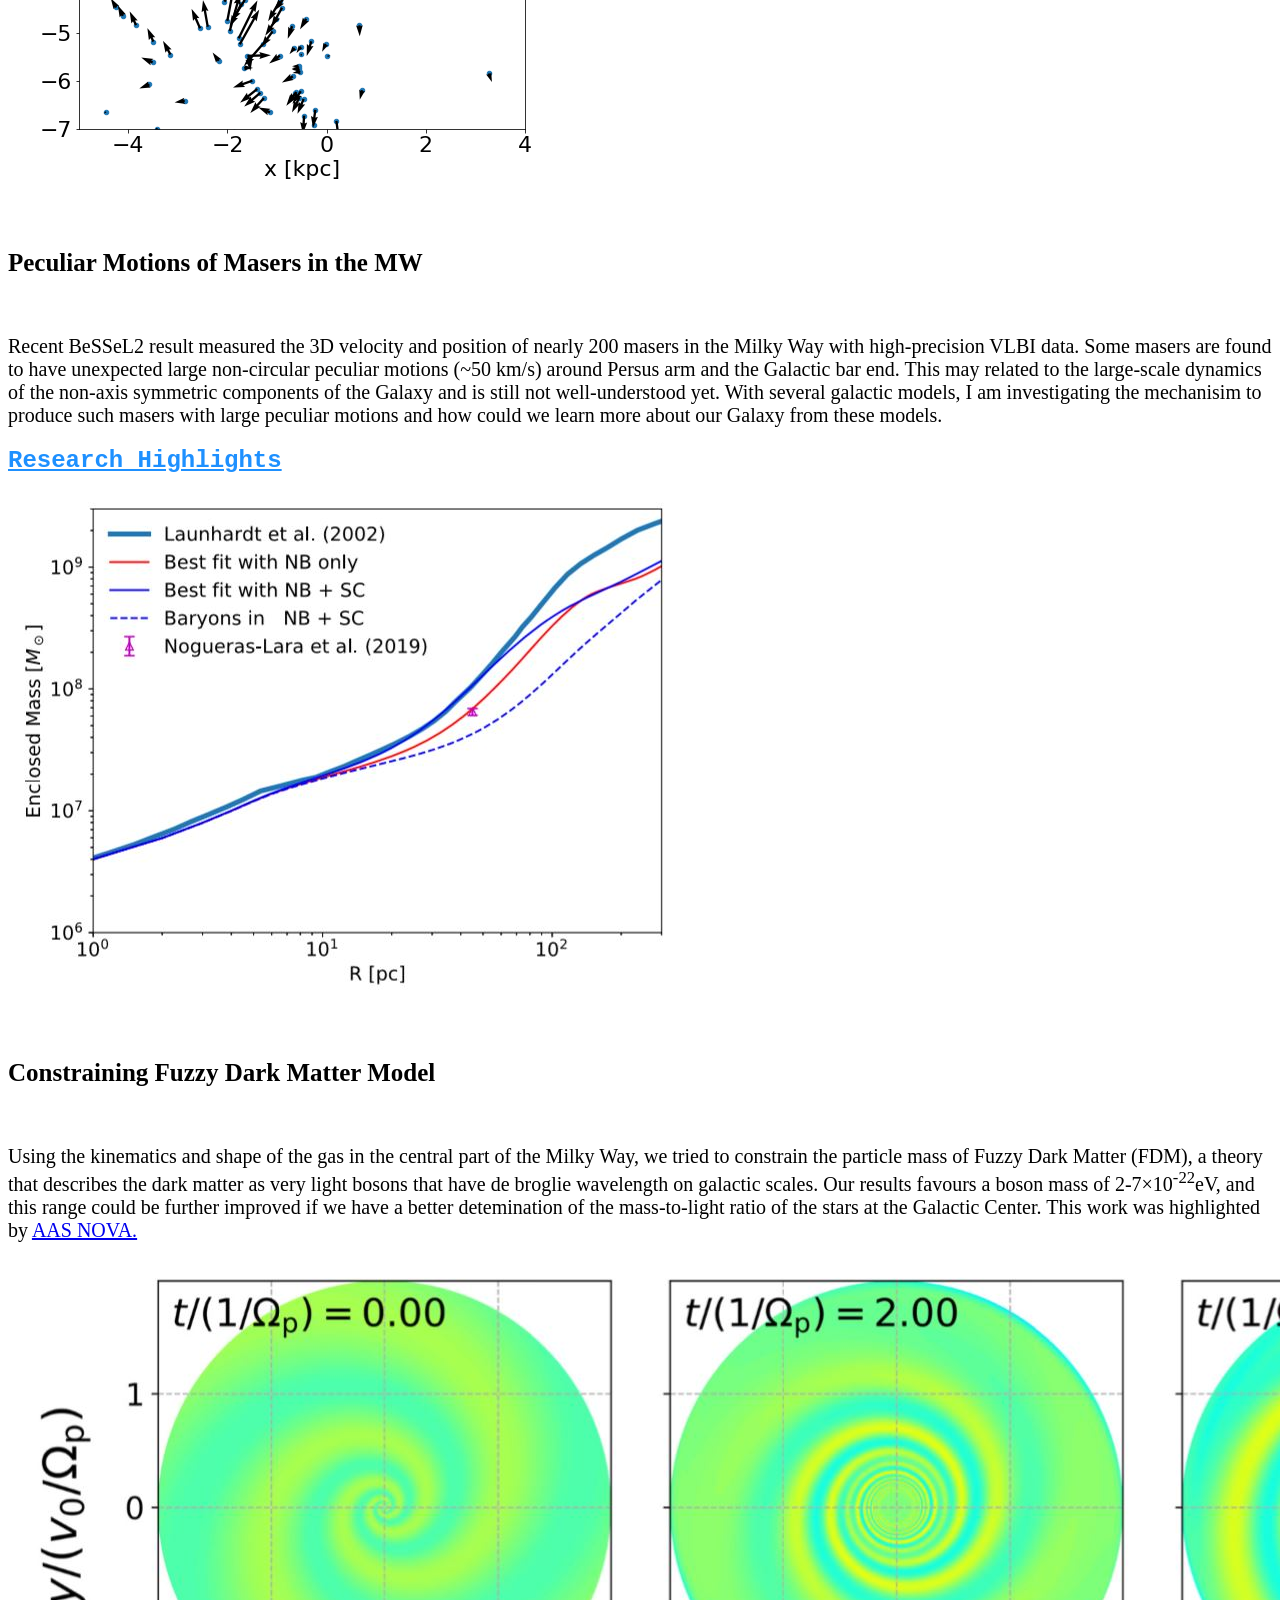
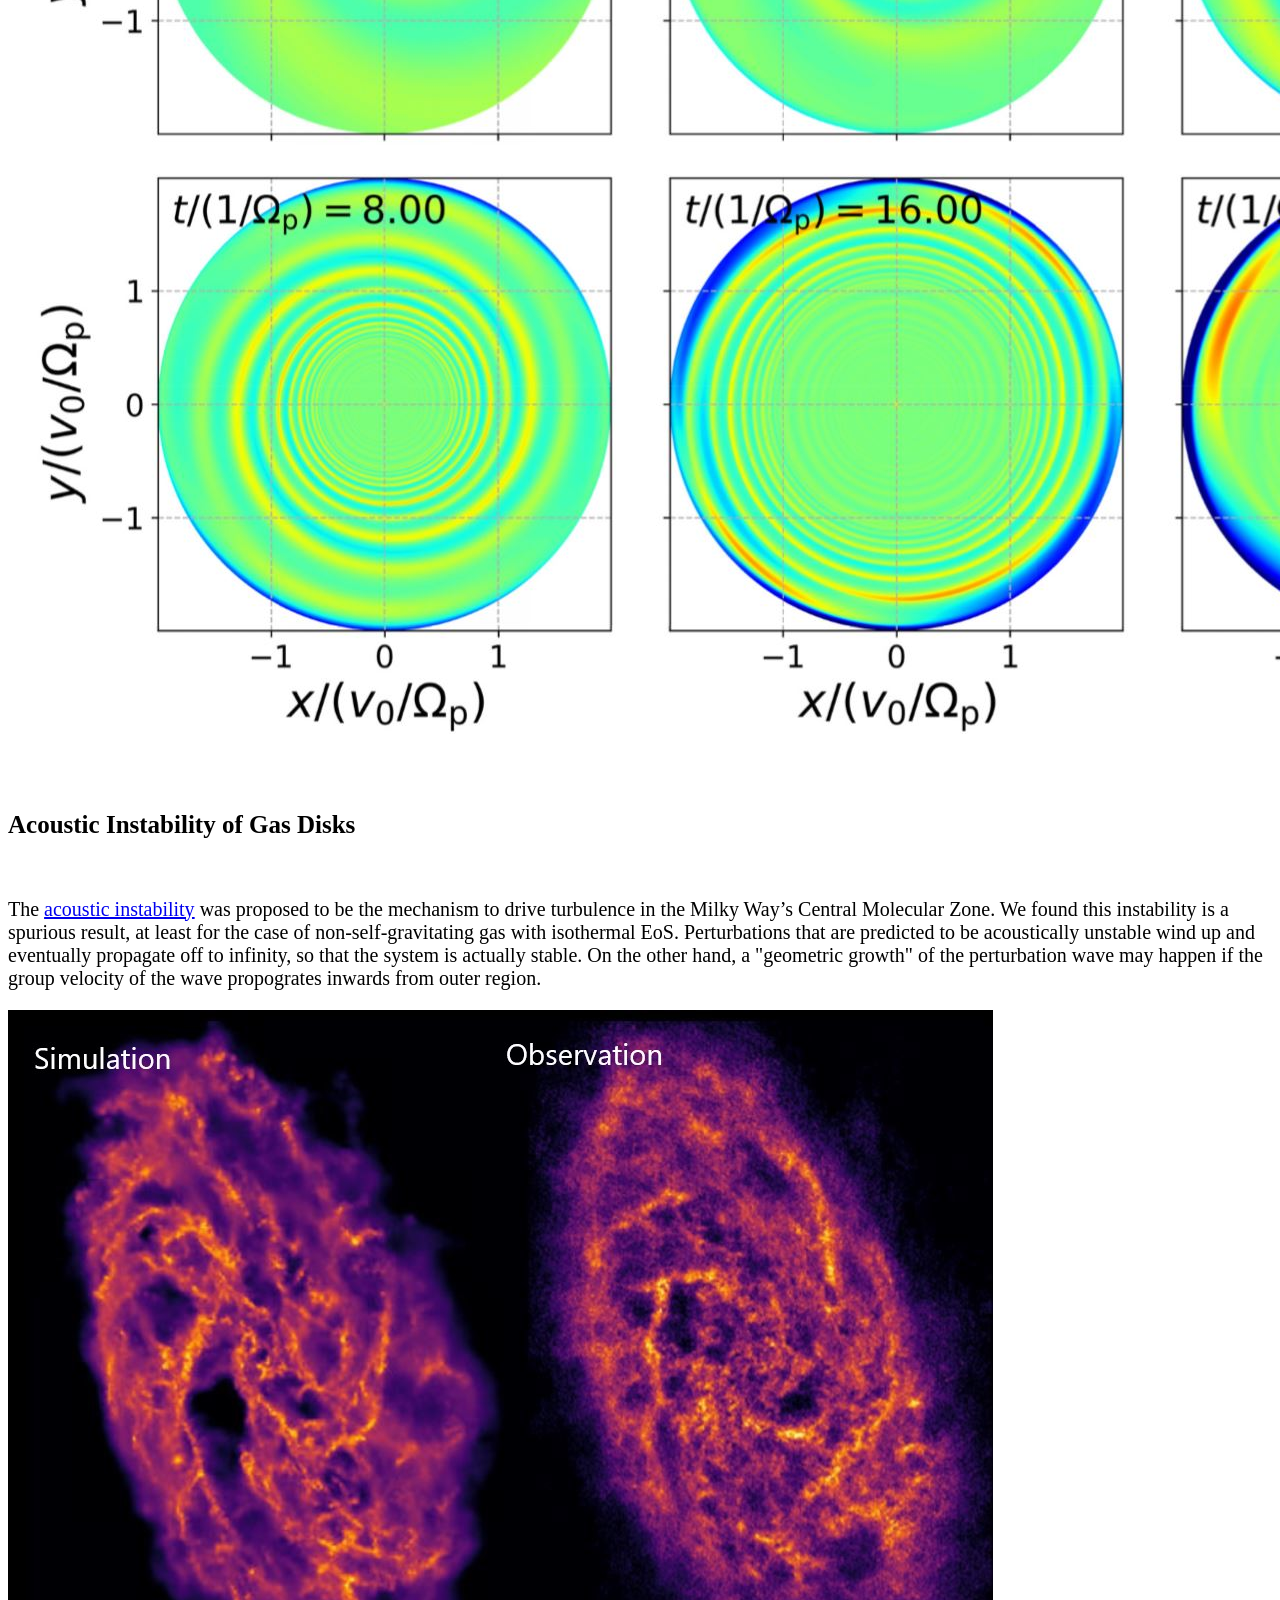
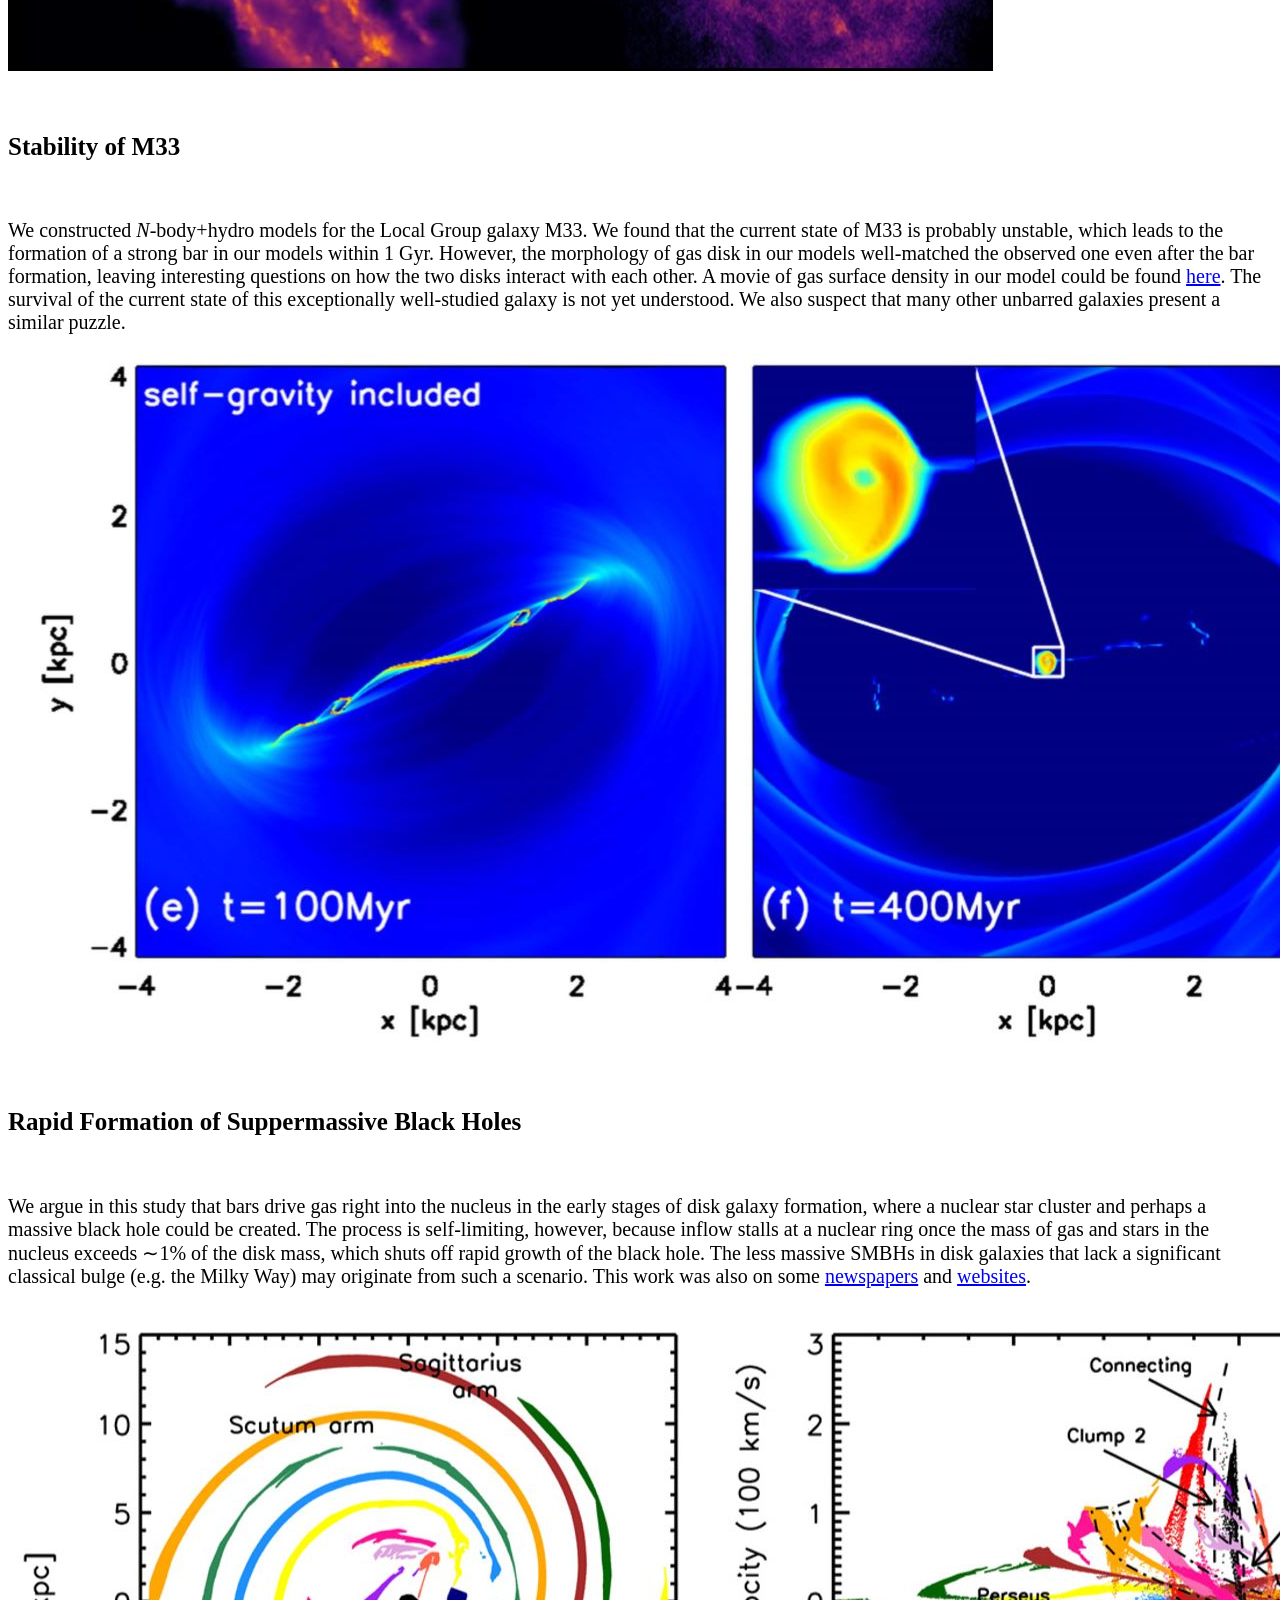
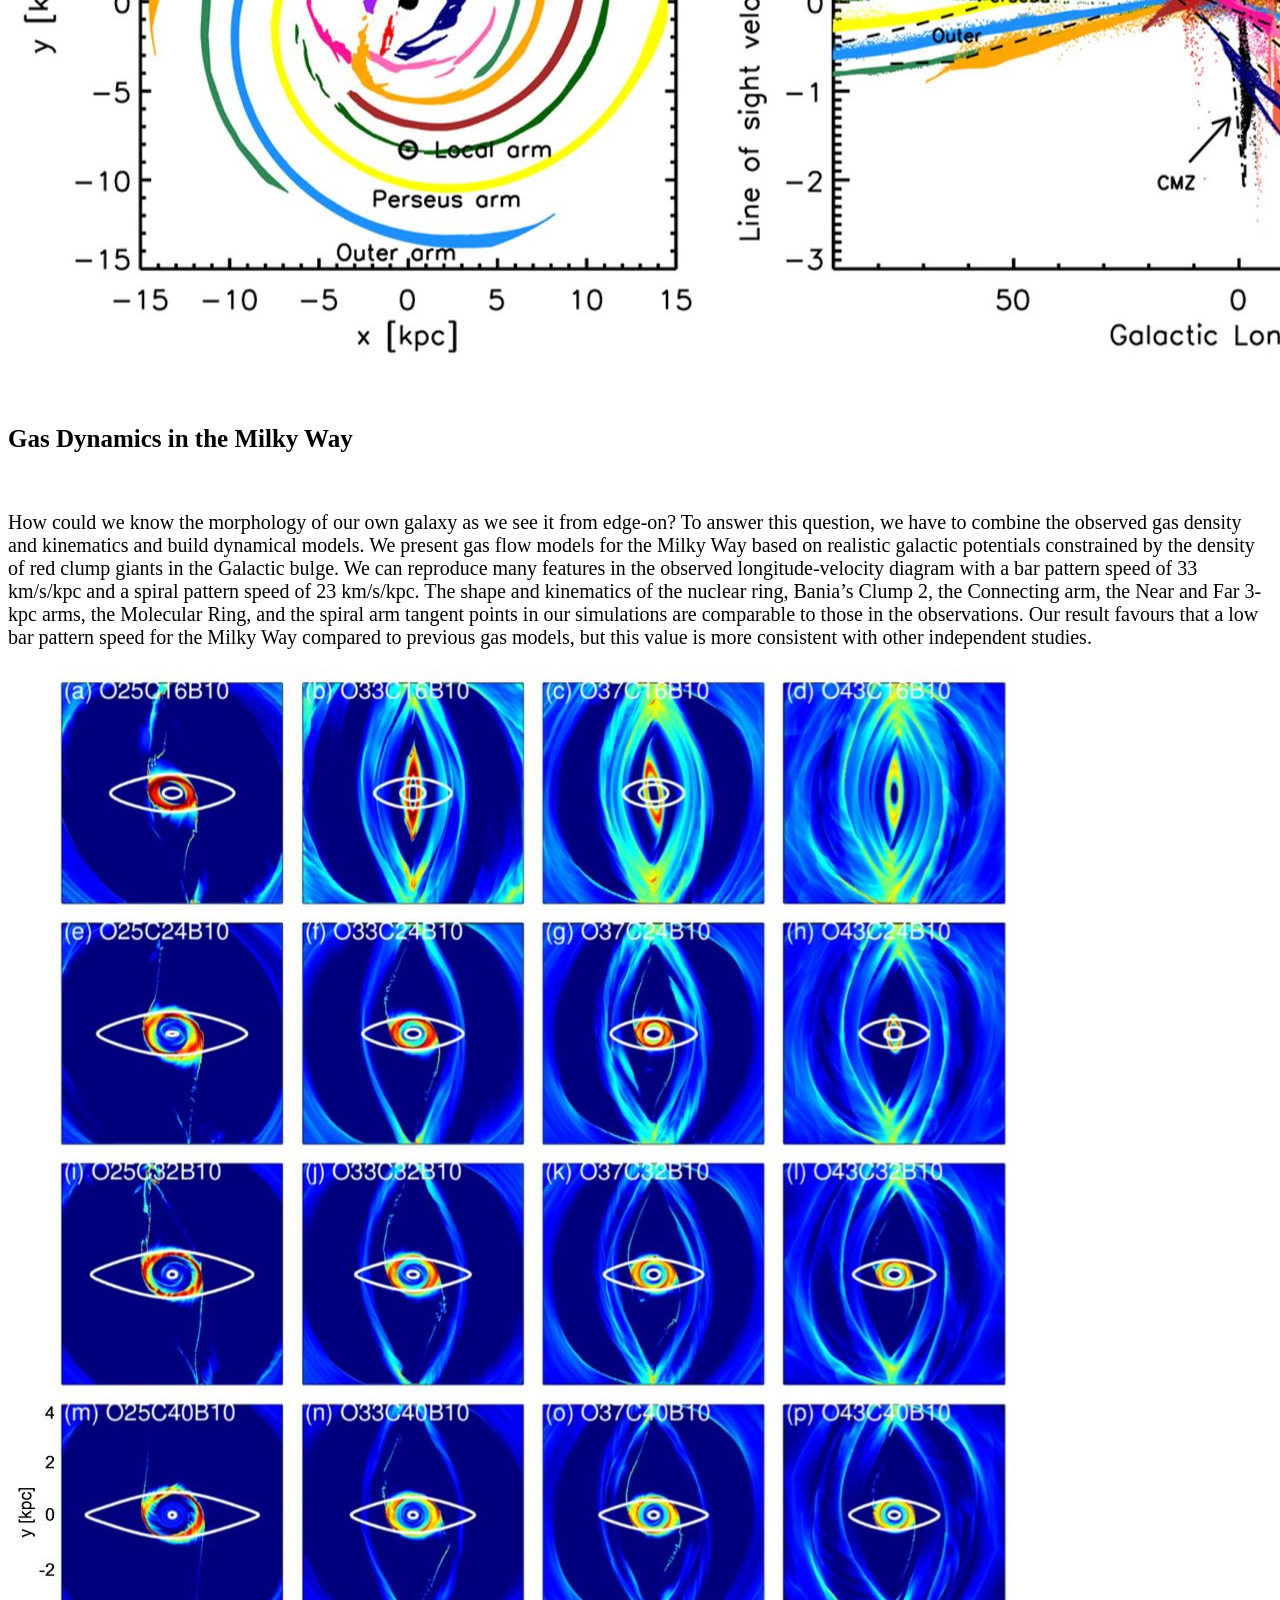
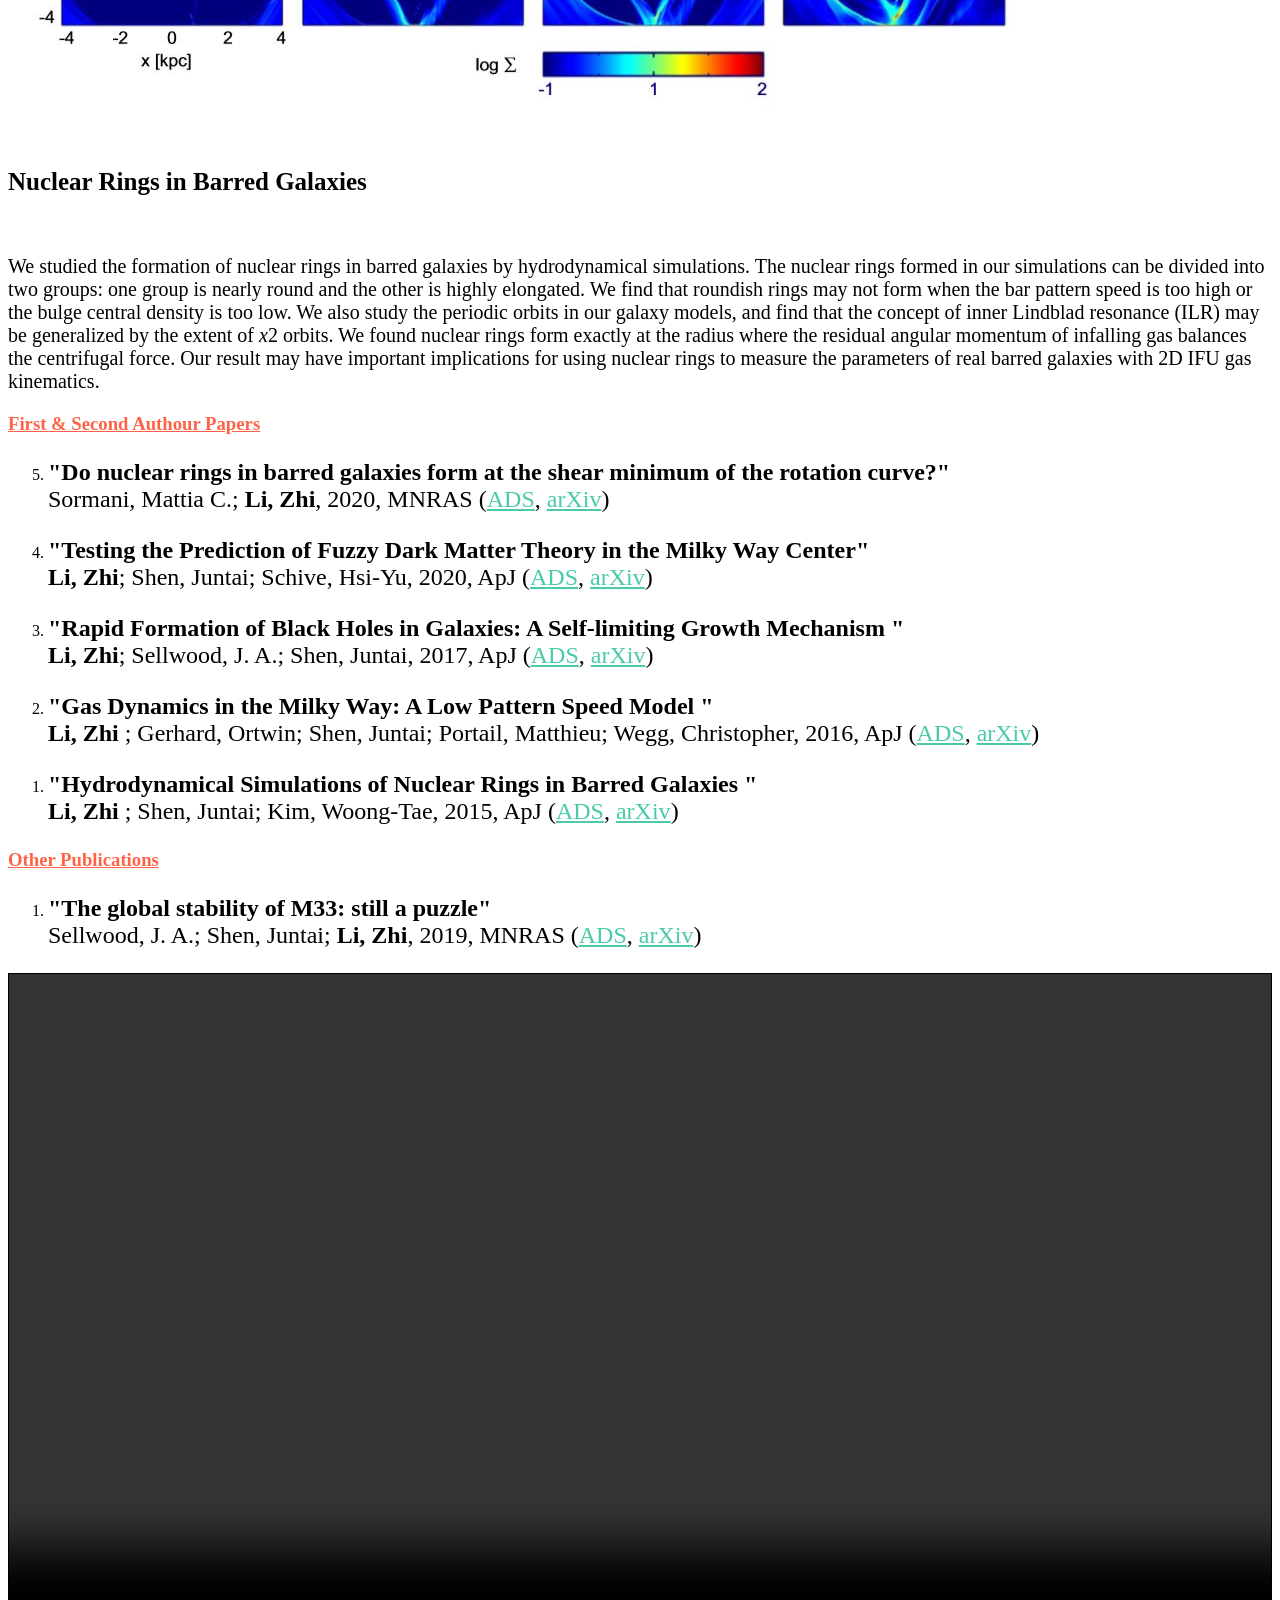
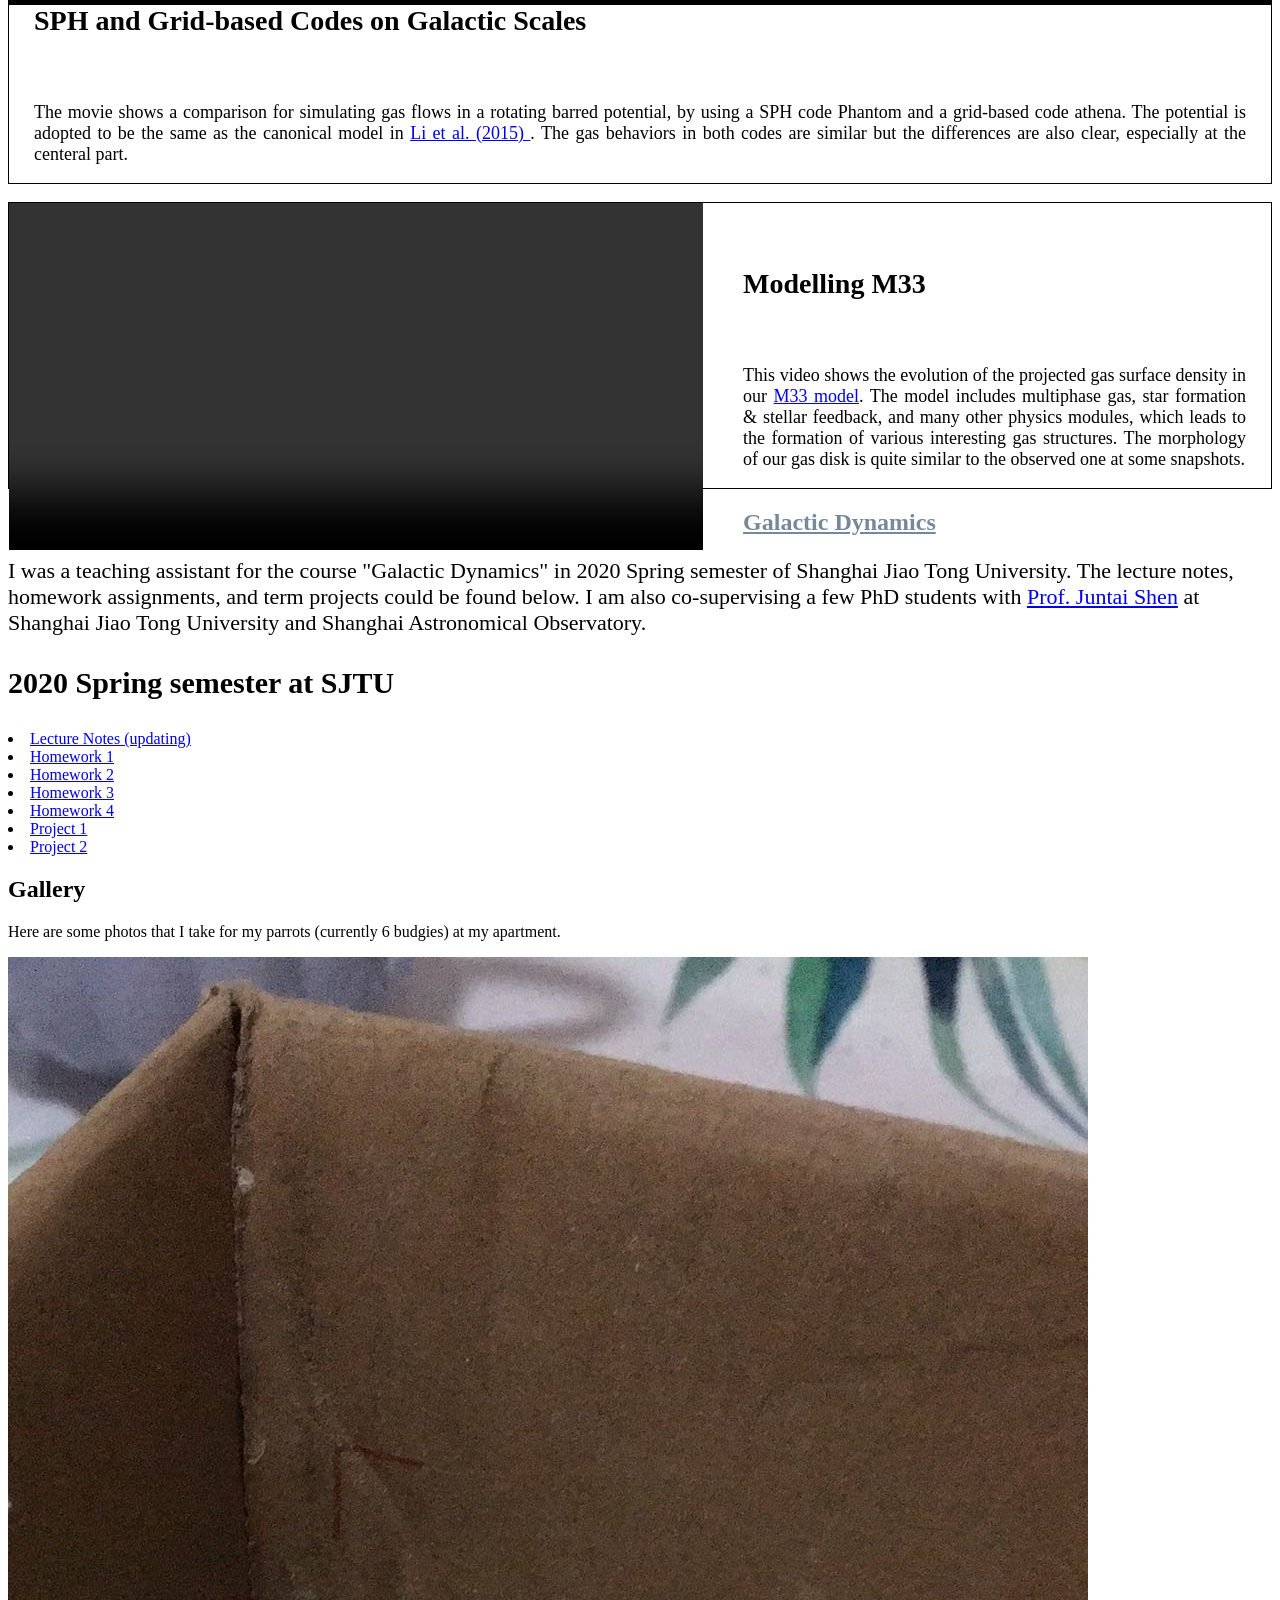
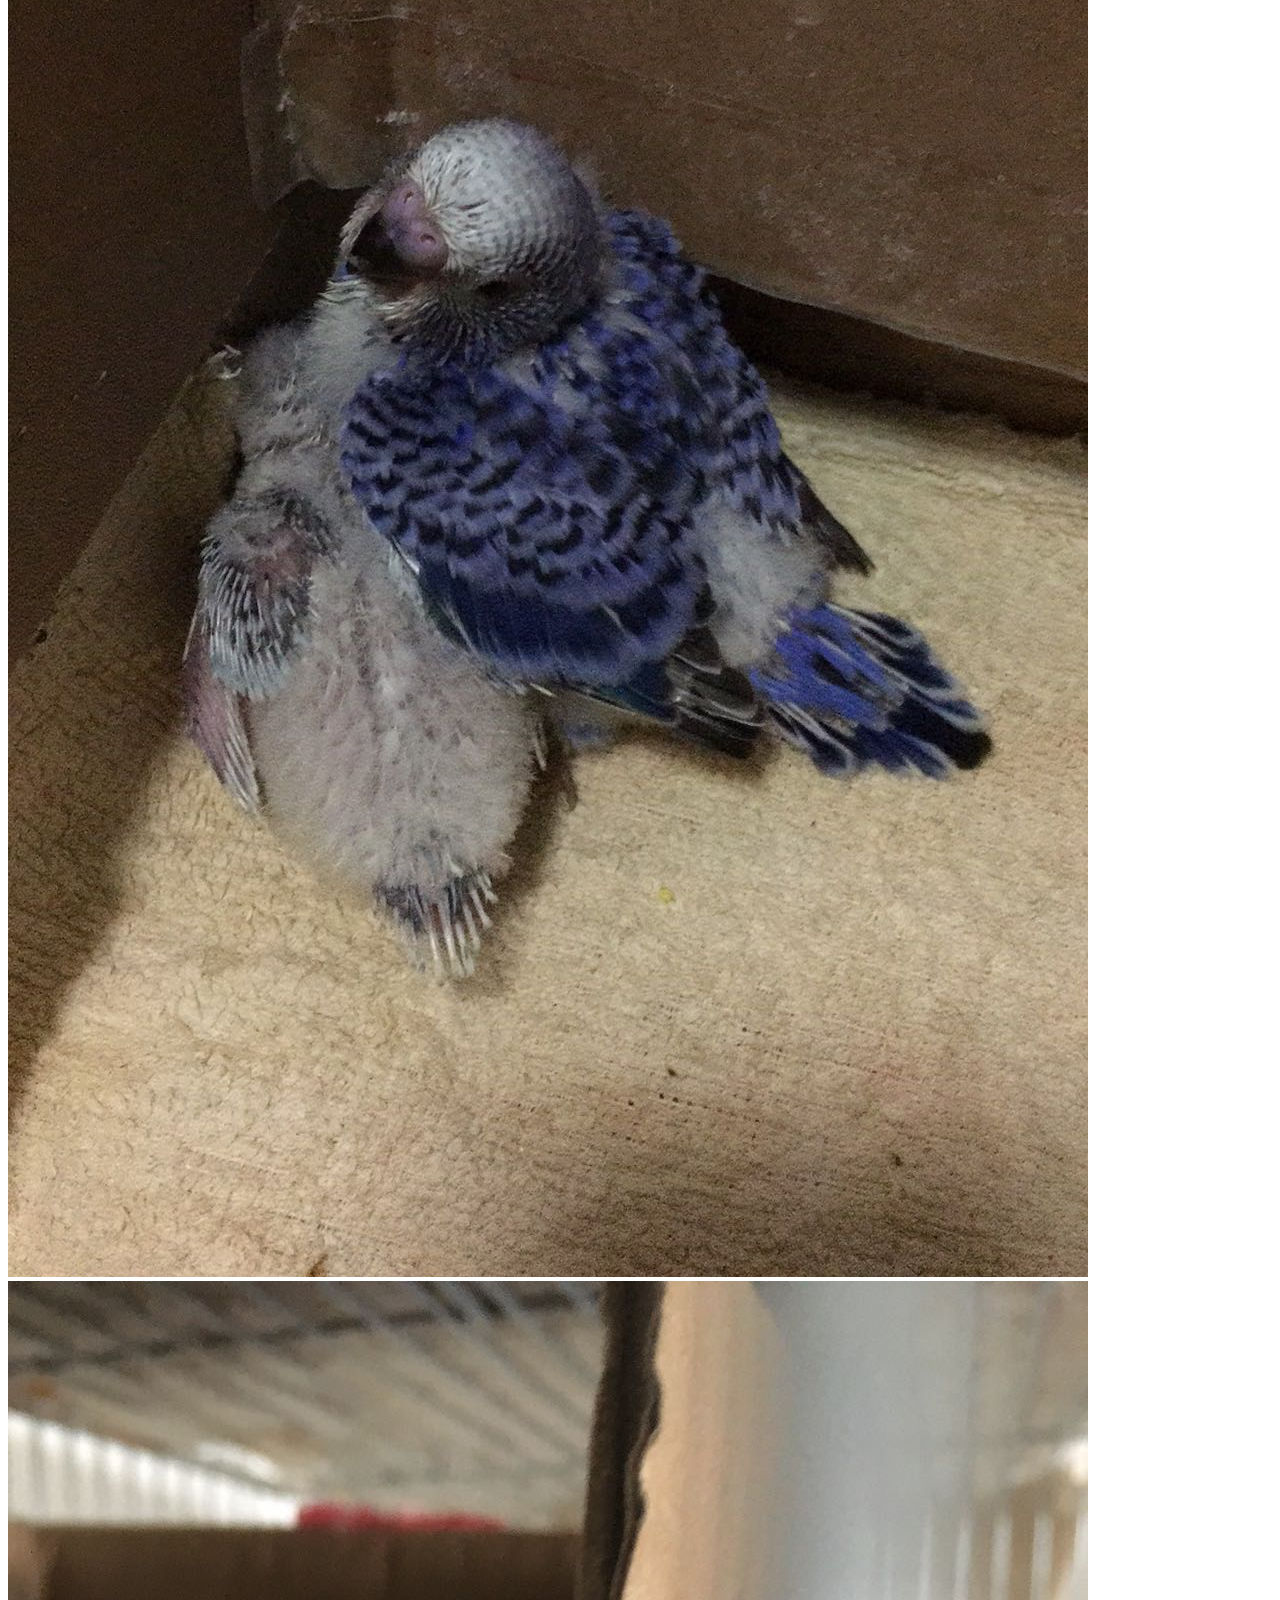
==== commit e6802c4d: "Add academic profile links" ====
--- a/index.html
+++ b/index.html
@@ -45,7 +45,10 @@
 				"Milky Way"
 			],
 			"sameAs": [
-				"https://github.com/lucyundead"
+				"https://github.com/lucyundead",
+				"https://scholar.google.com/citations?user=xCbMF6AAAAAJ&hl=en",
+				"https://ui.adsabs.harvard.edu/user/libraries/DC8a_hj5T72KiO0jon0PYw",
+				"https://orcid.org/0000-0002-0627-8009"
 			]
 		}
 		</script>
@@ -103,9 +106,15 @@
 										information could be found in my <a href="files/CV_zli.pdf" target="_blank">CV</a> and 
 										<a href="#research">research</a>. 
 										
-									</p>
-									
-								</header>
+									</p>
+									<p style="font-size:18px; font-family:Perpetua; color:DimGray">
+										<strong>Profiles:</strong>
+										<a href="https://scholar.google.com/citations?user=xCbMF6AAAAAJ&amp;hl=en" target="_blank" rel="me noopener noreferrer">Google Scholar</a> &middot;
+										<a href="https://ui.adsabs.harvard.edu/user/libraries/DC8a_hj5T72KiO0jon0PYw" target="_blank" rel="me noopener noreferrer">ADS Library</a> &middot;
+										<a href="https://orcid.org/0000-0002-0627-8009" target="_blank" rel="me noopener noreferrer">ORCID</a>
+									</p>
+
+								</header>
 								<a href="#gallery" class="jumplink pic">
 									<span class="arrow icon solid fa-chevron-right"><span>See my work</span></span>
 									<img src="images/me.jpg" alt="" />
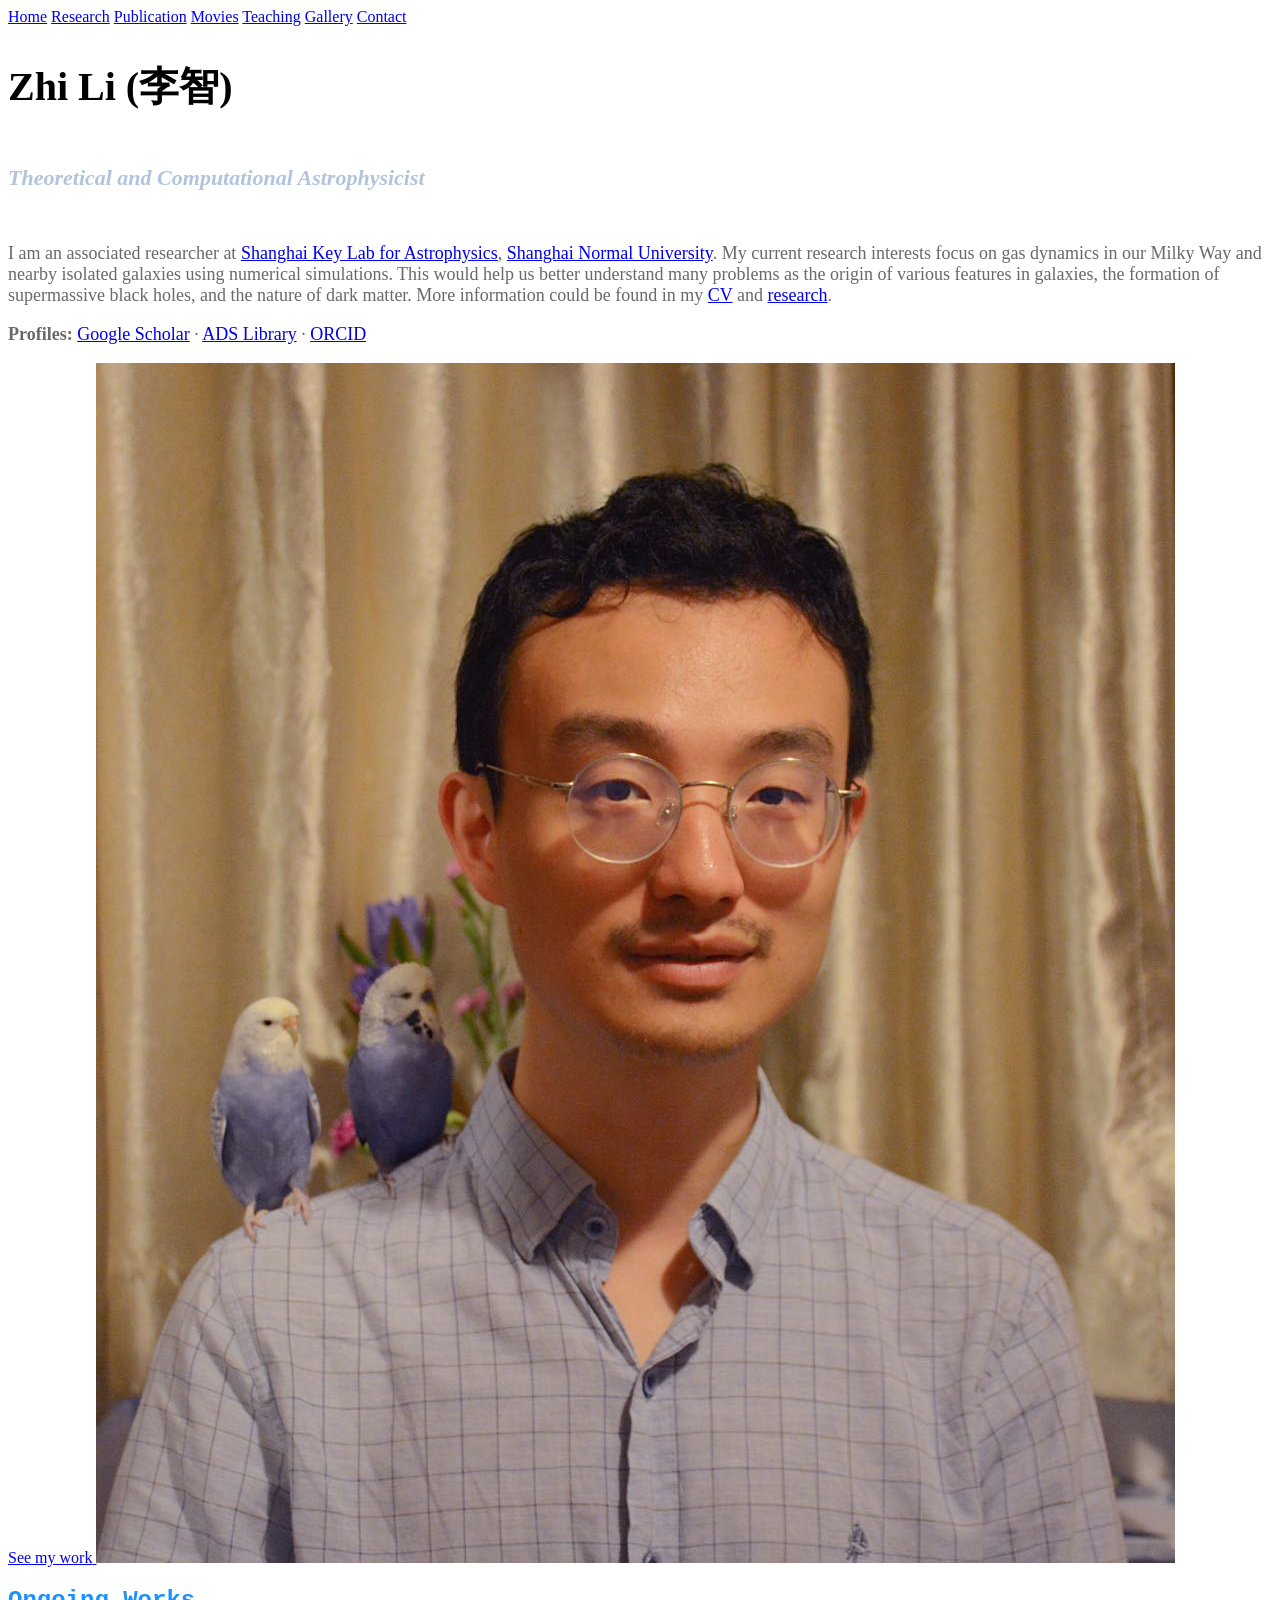
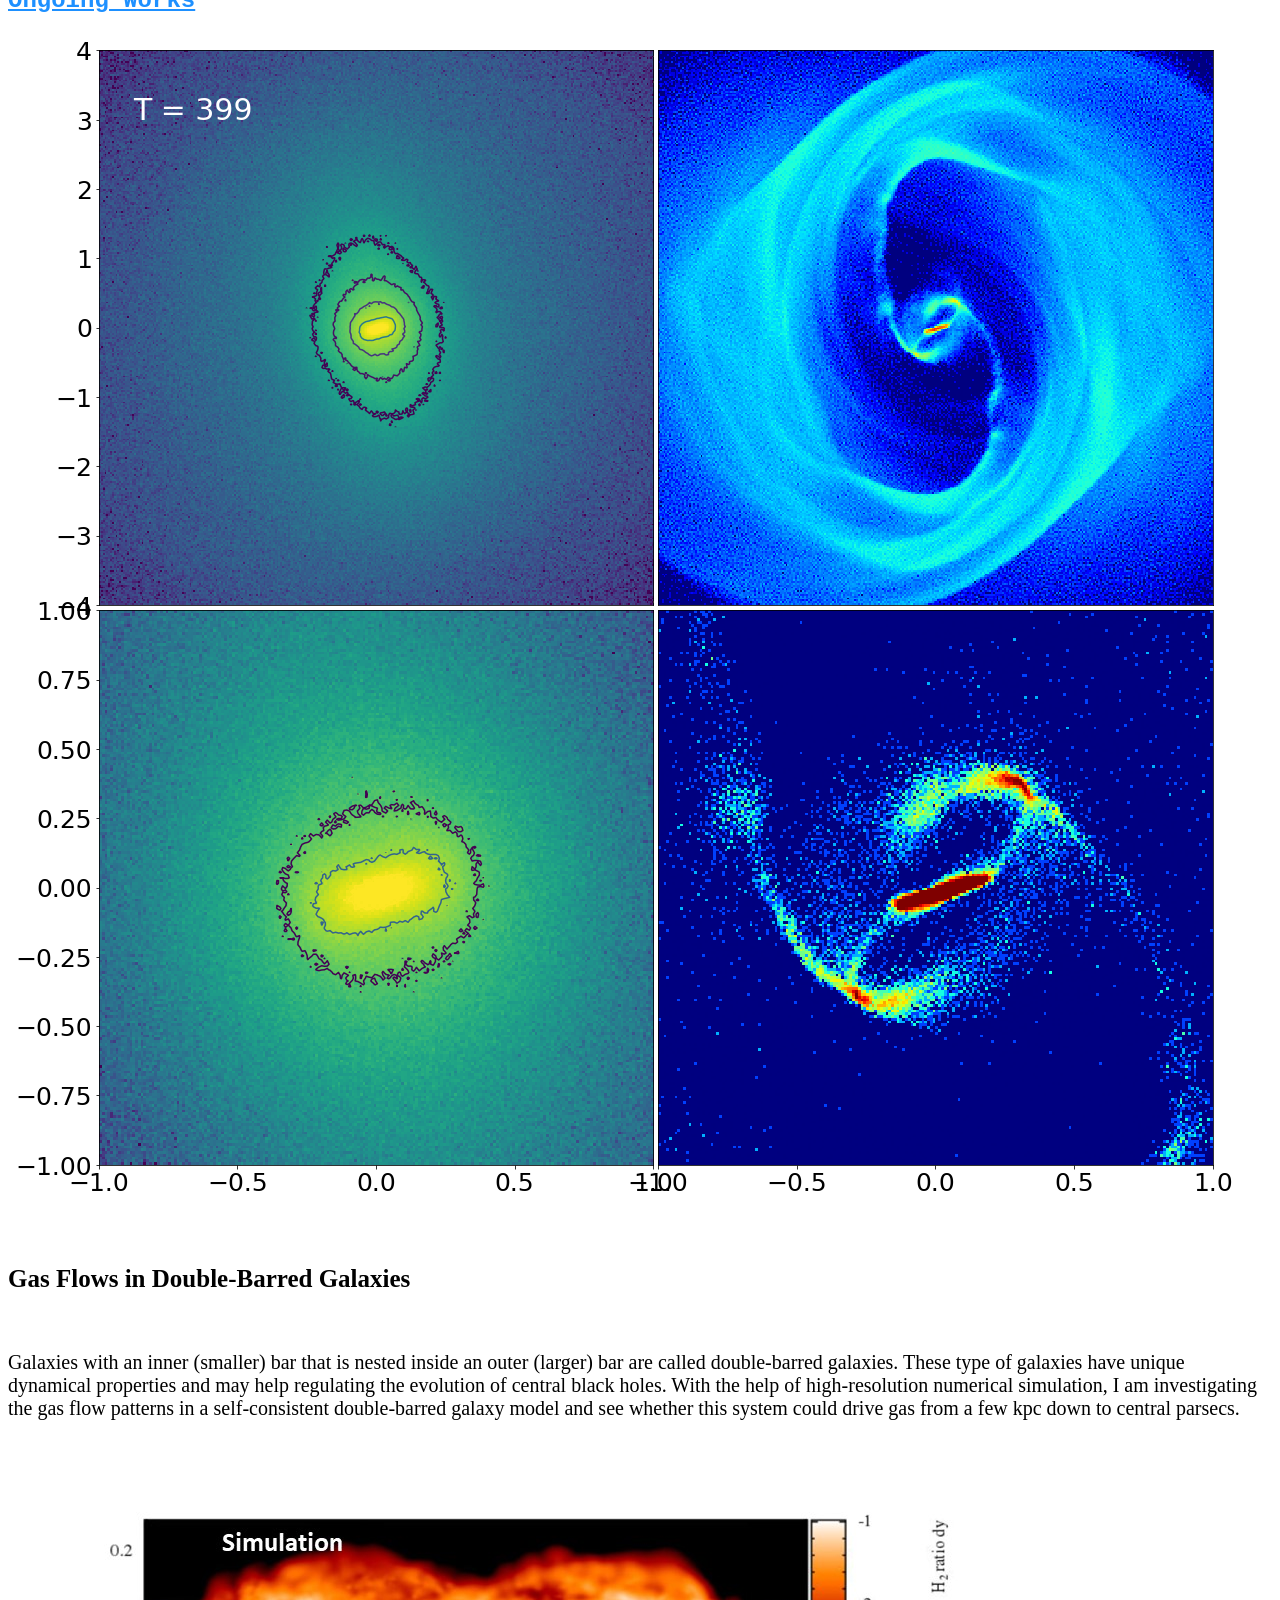
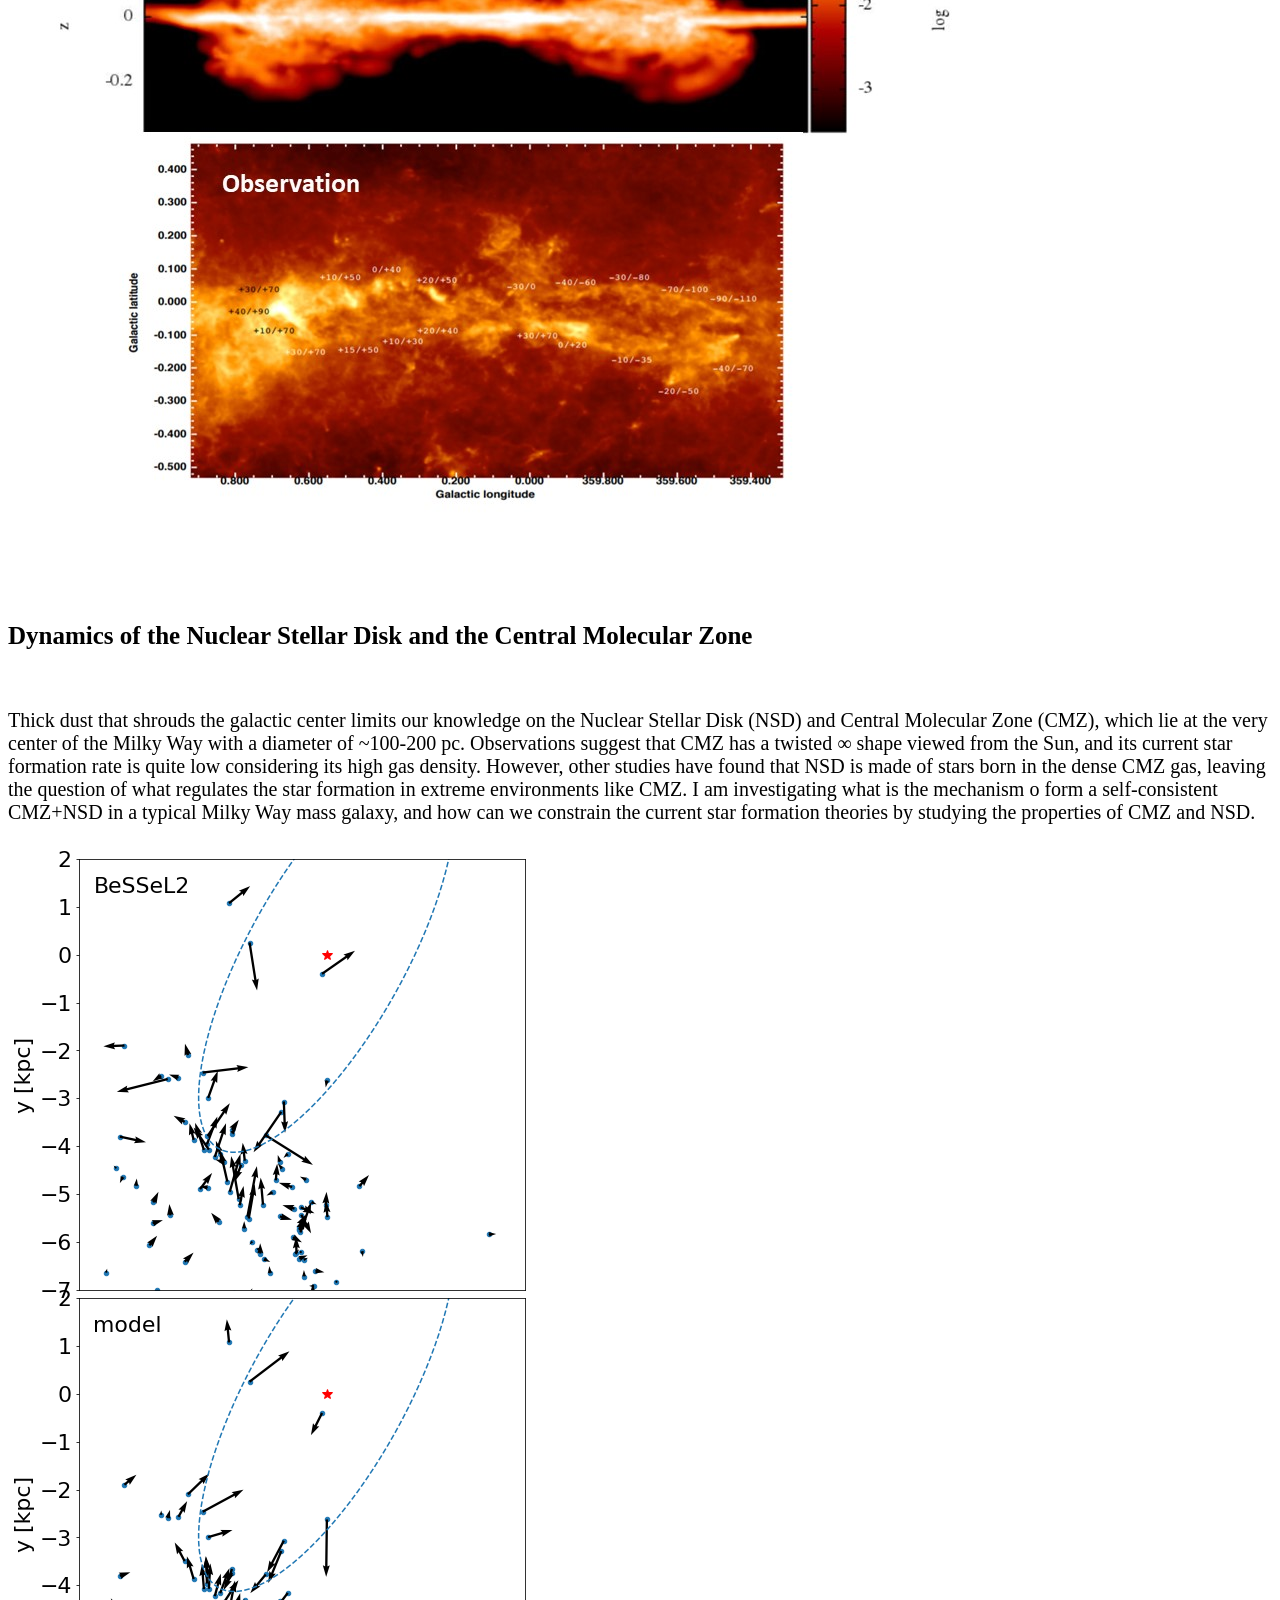
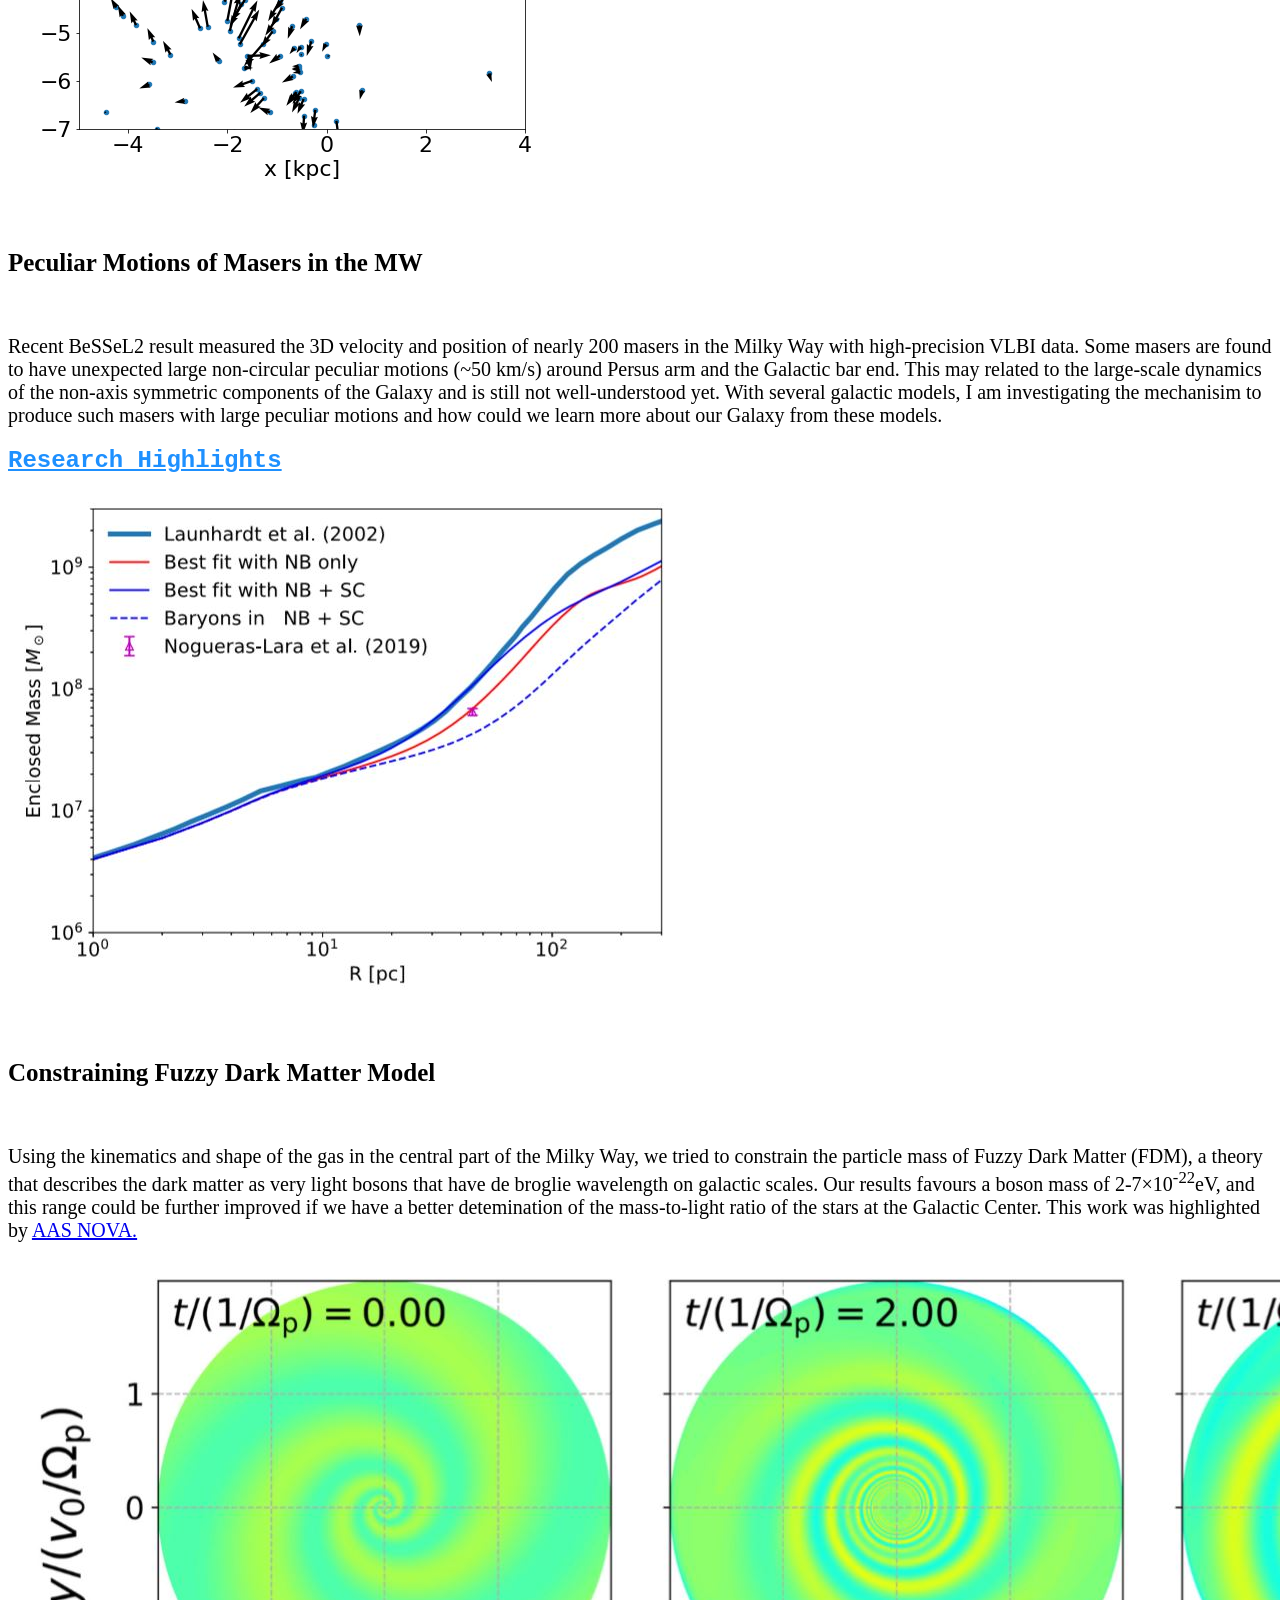
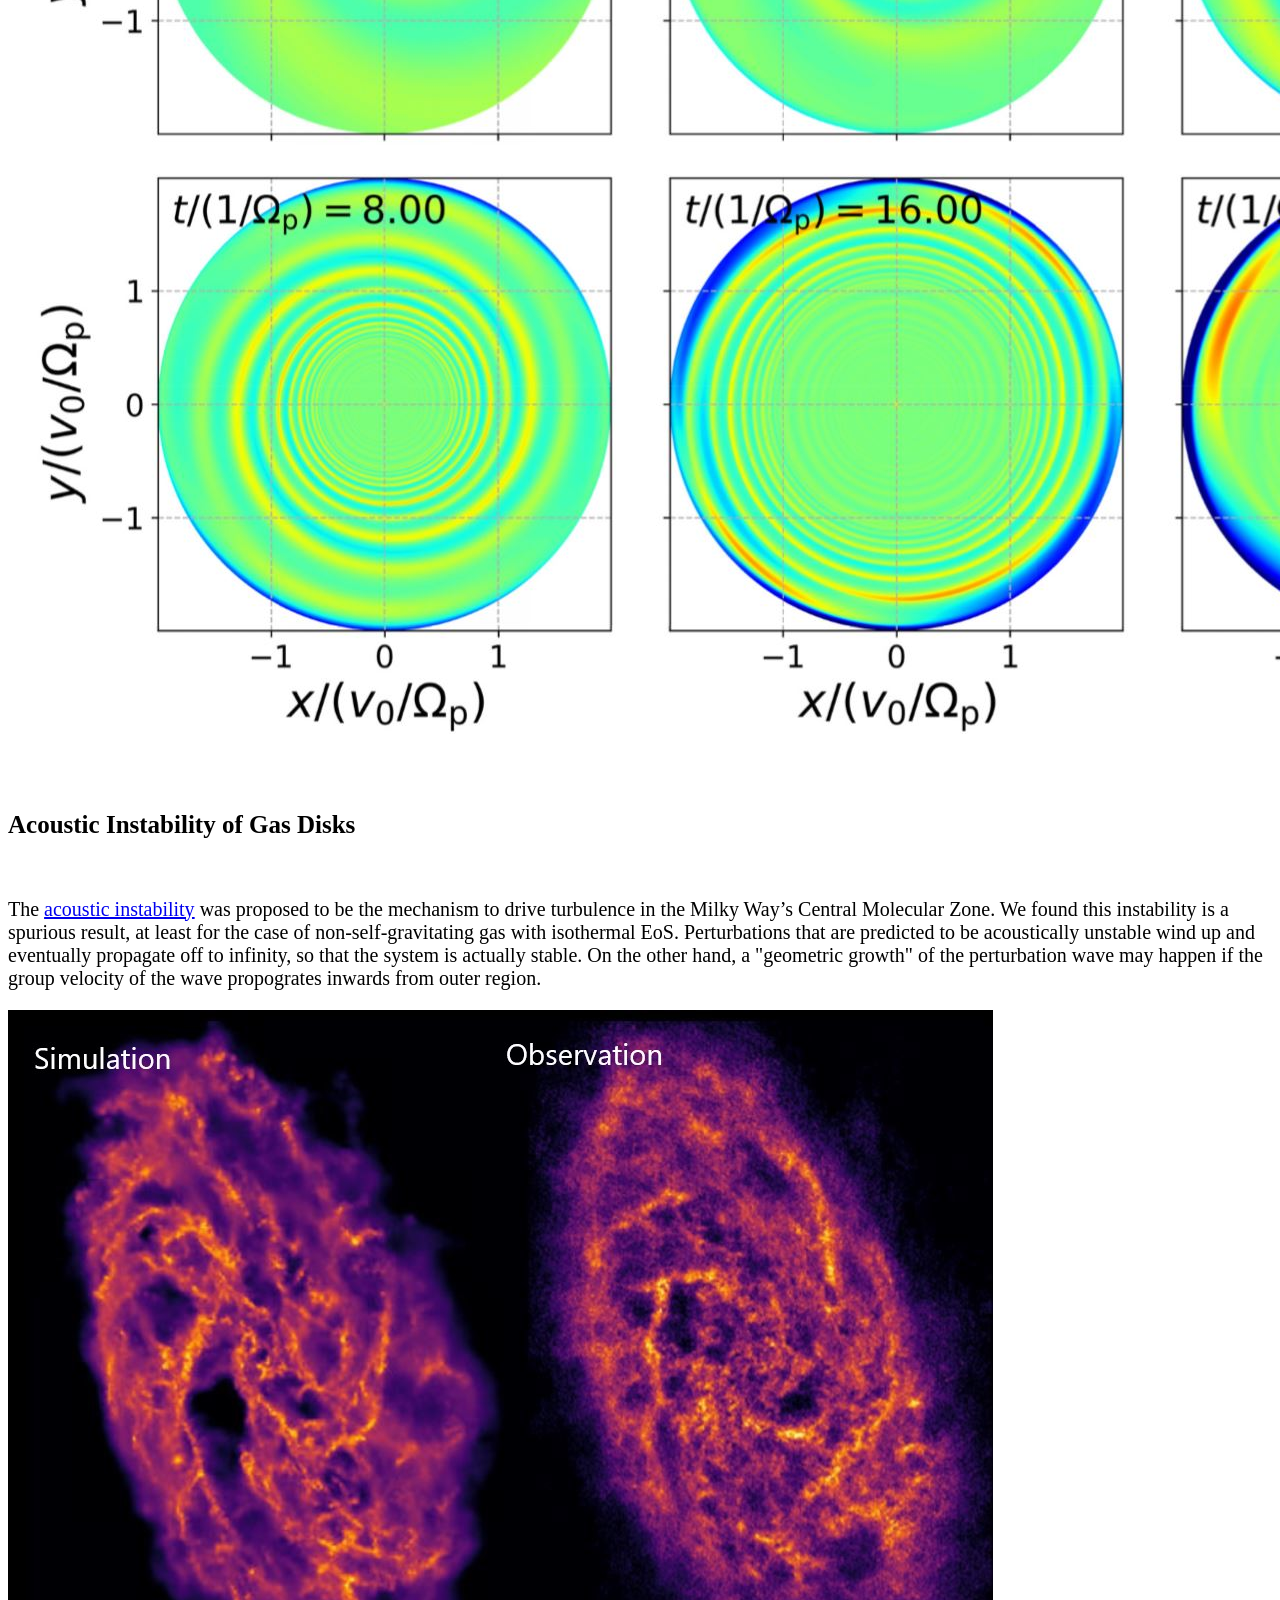
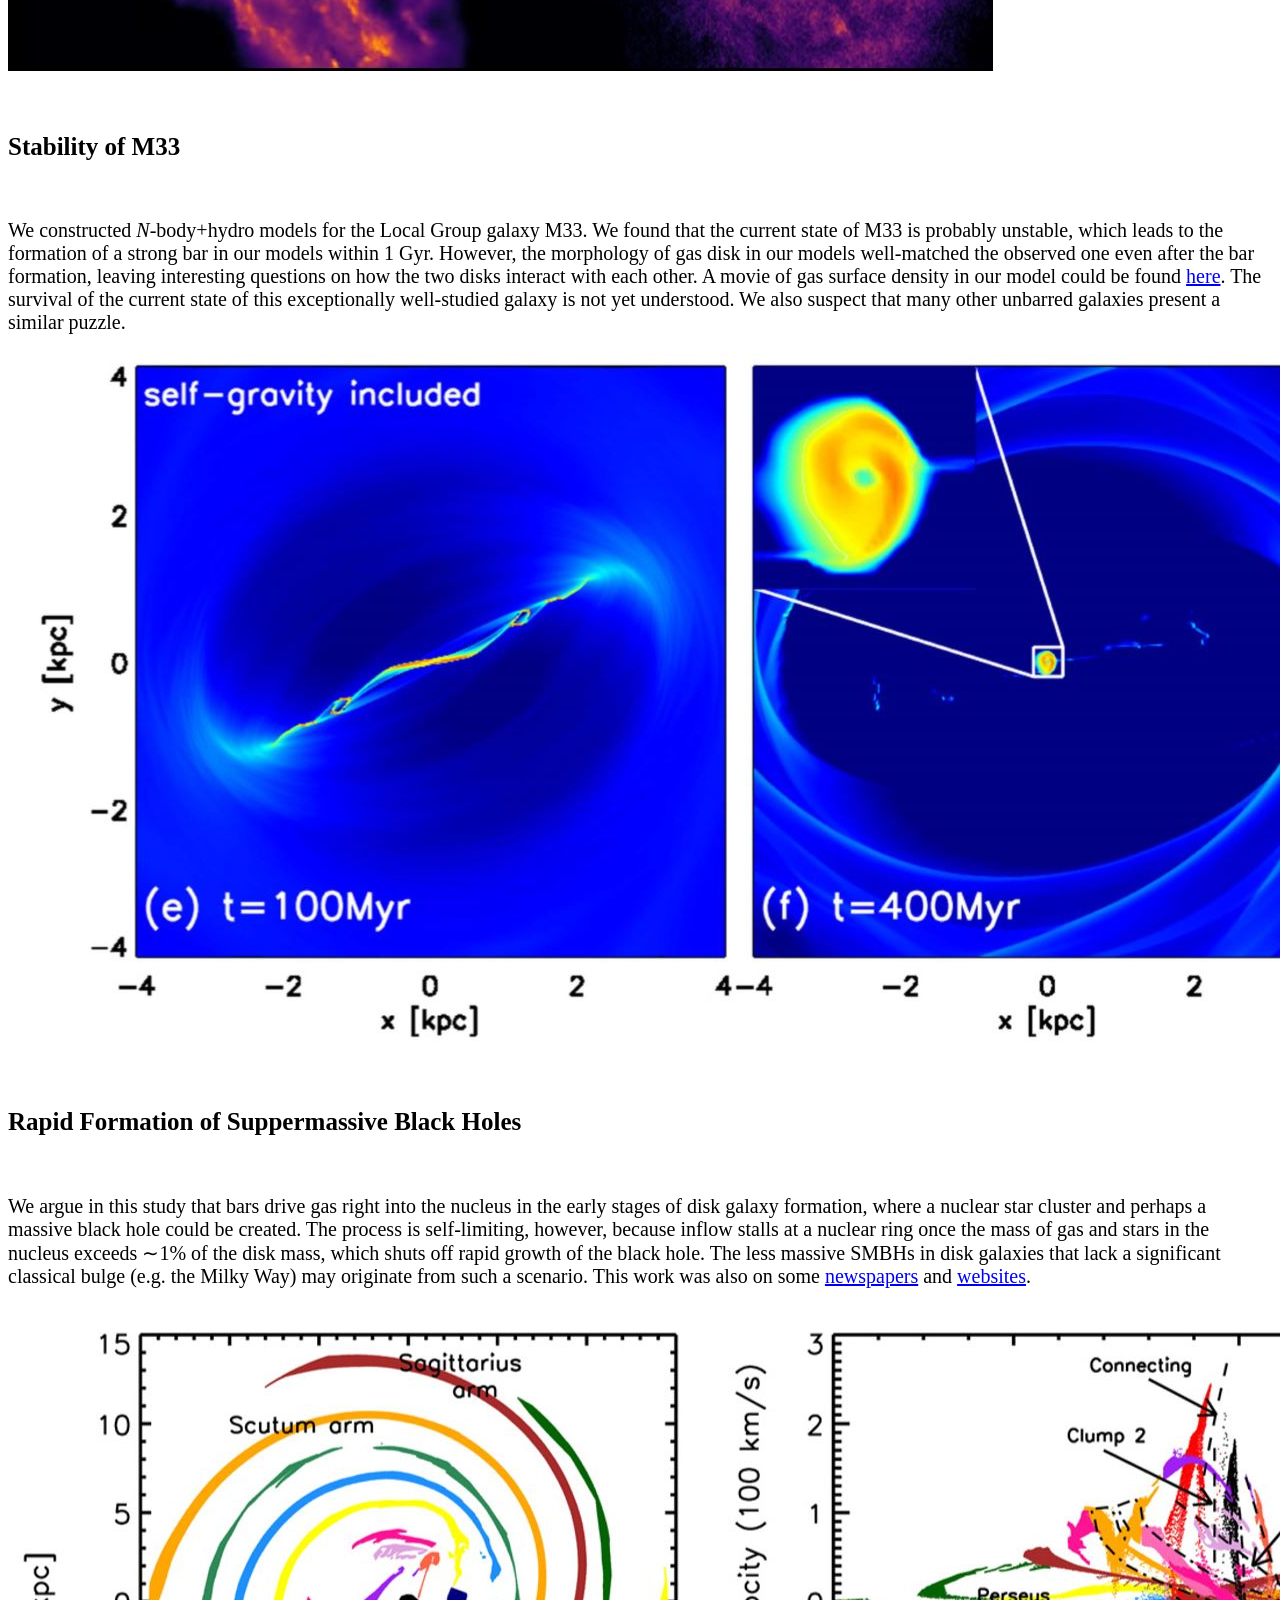
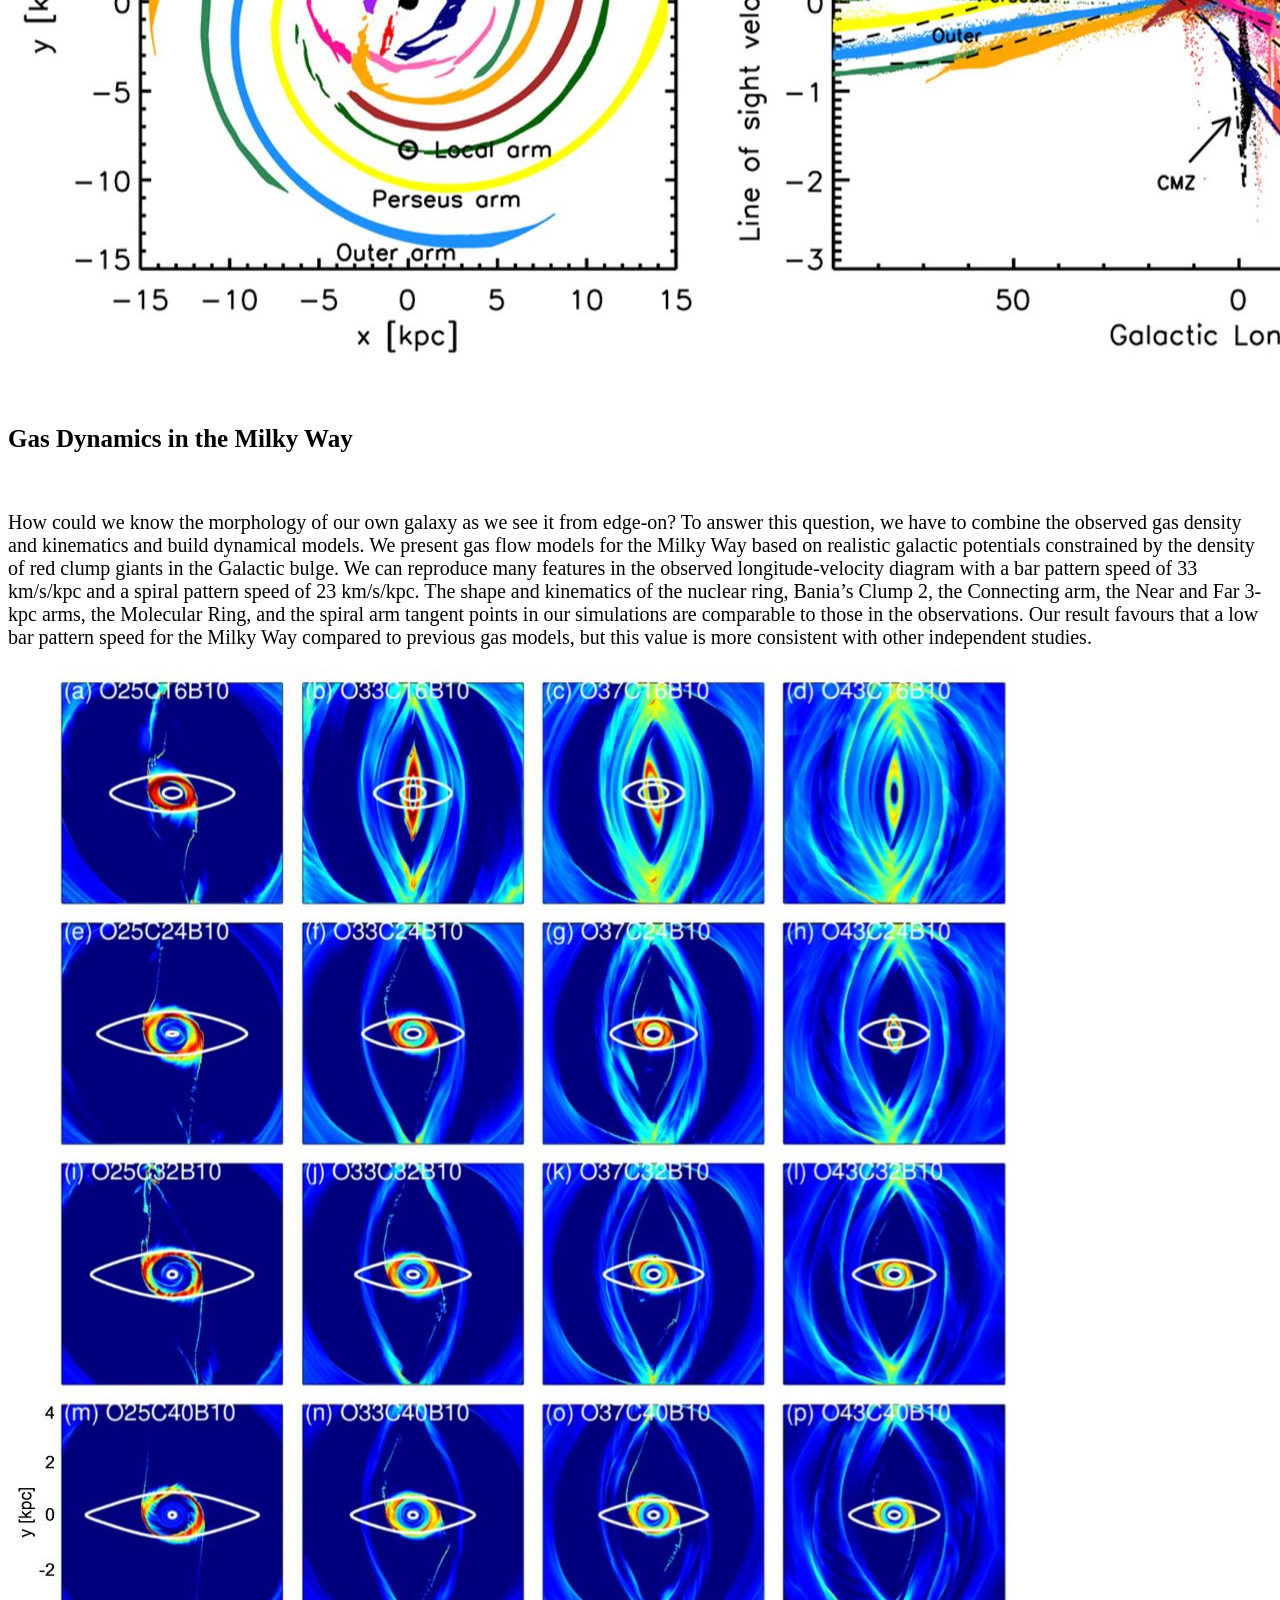
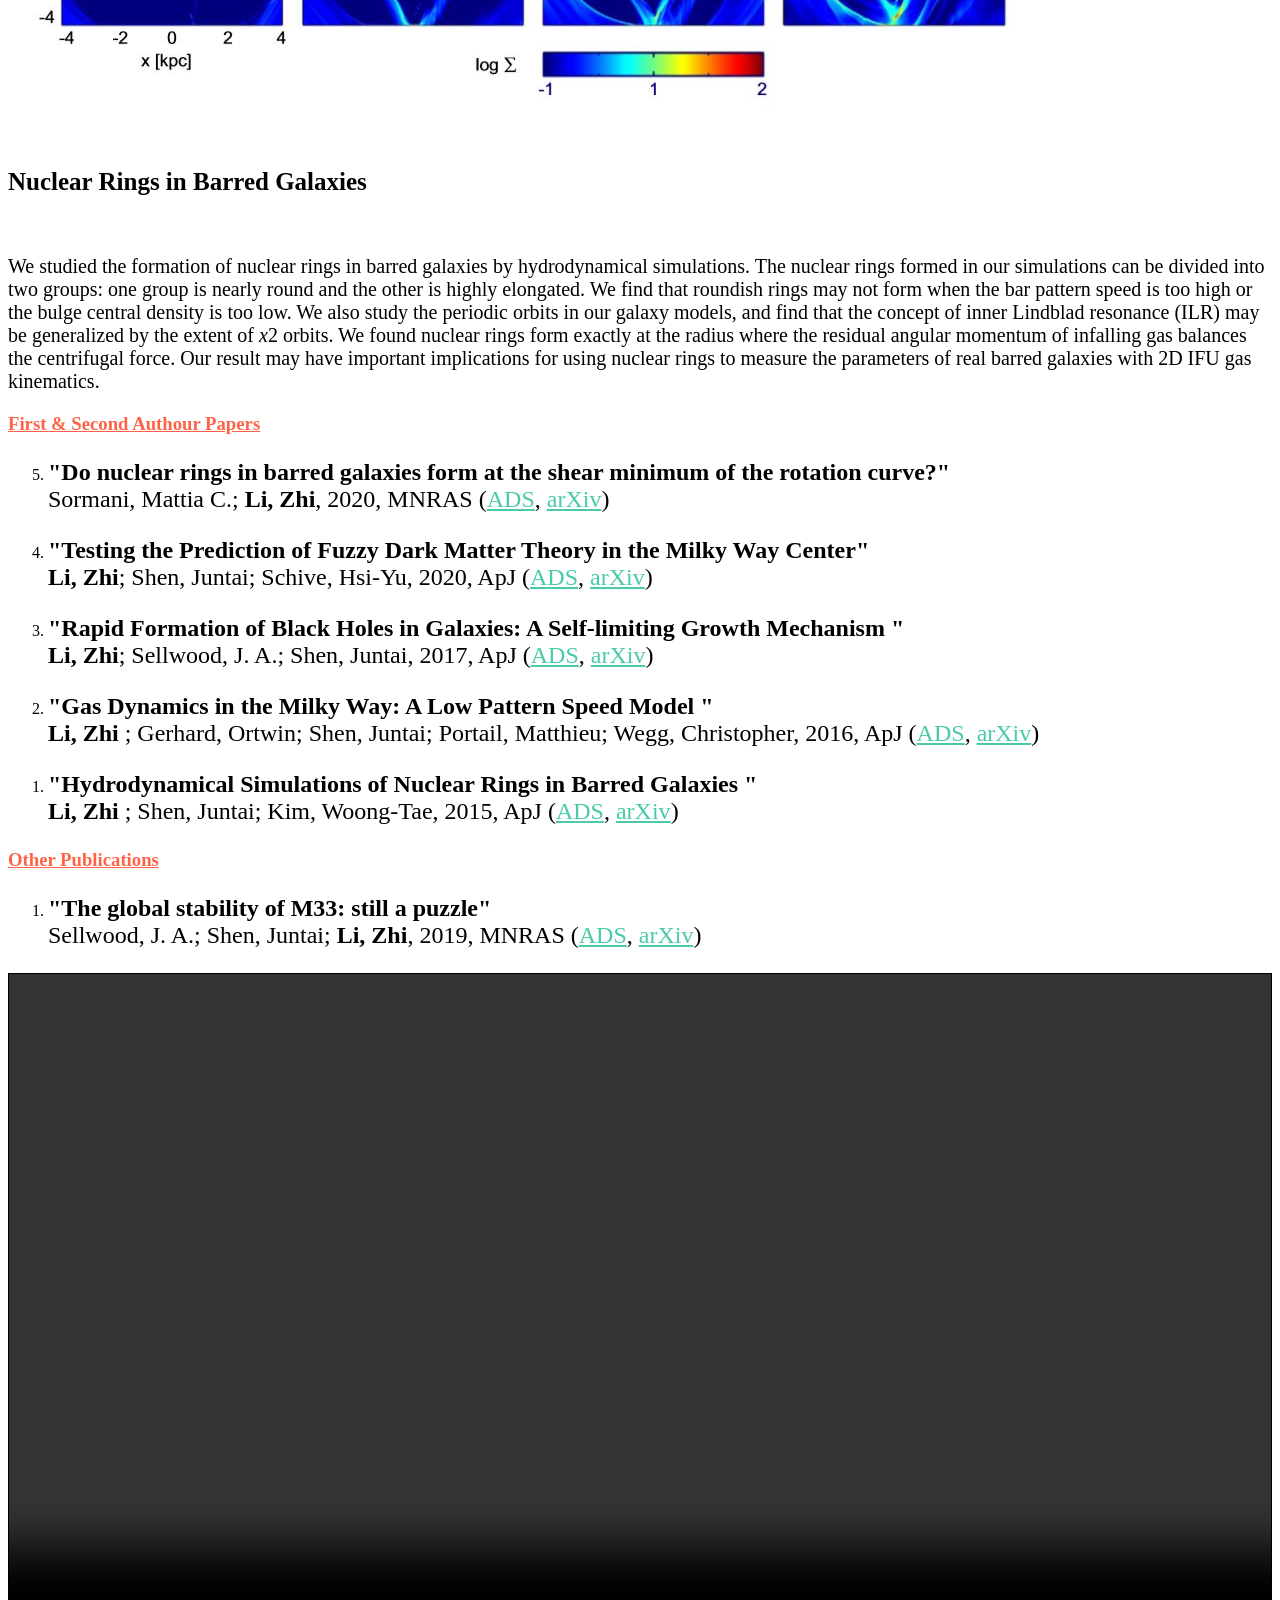
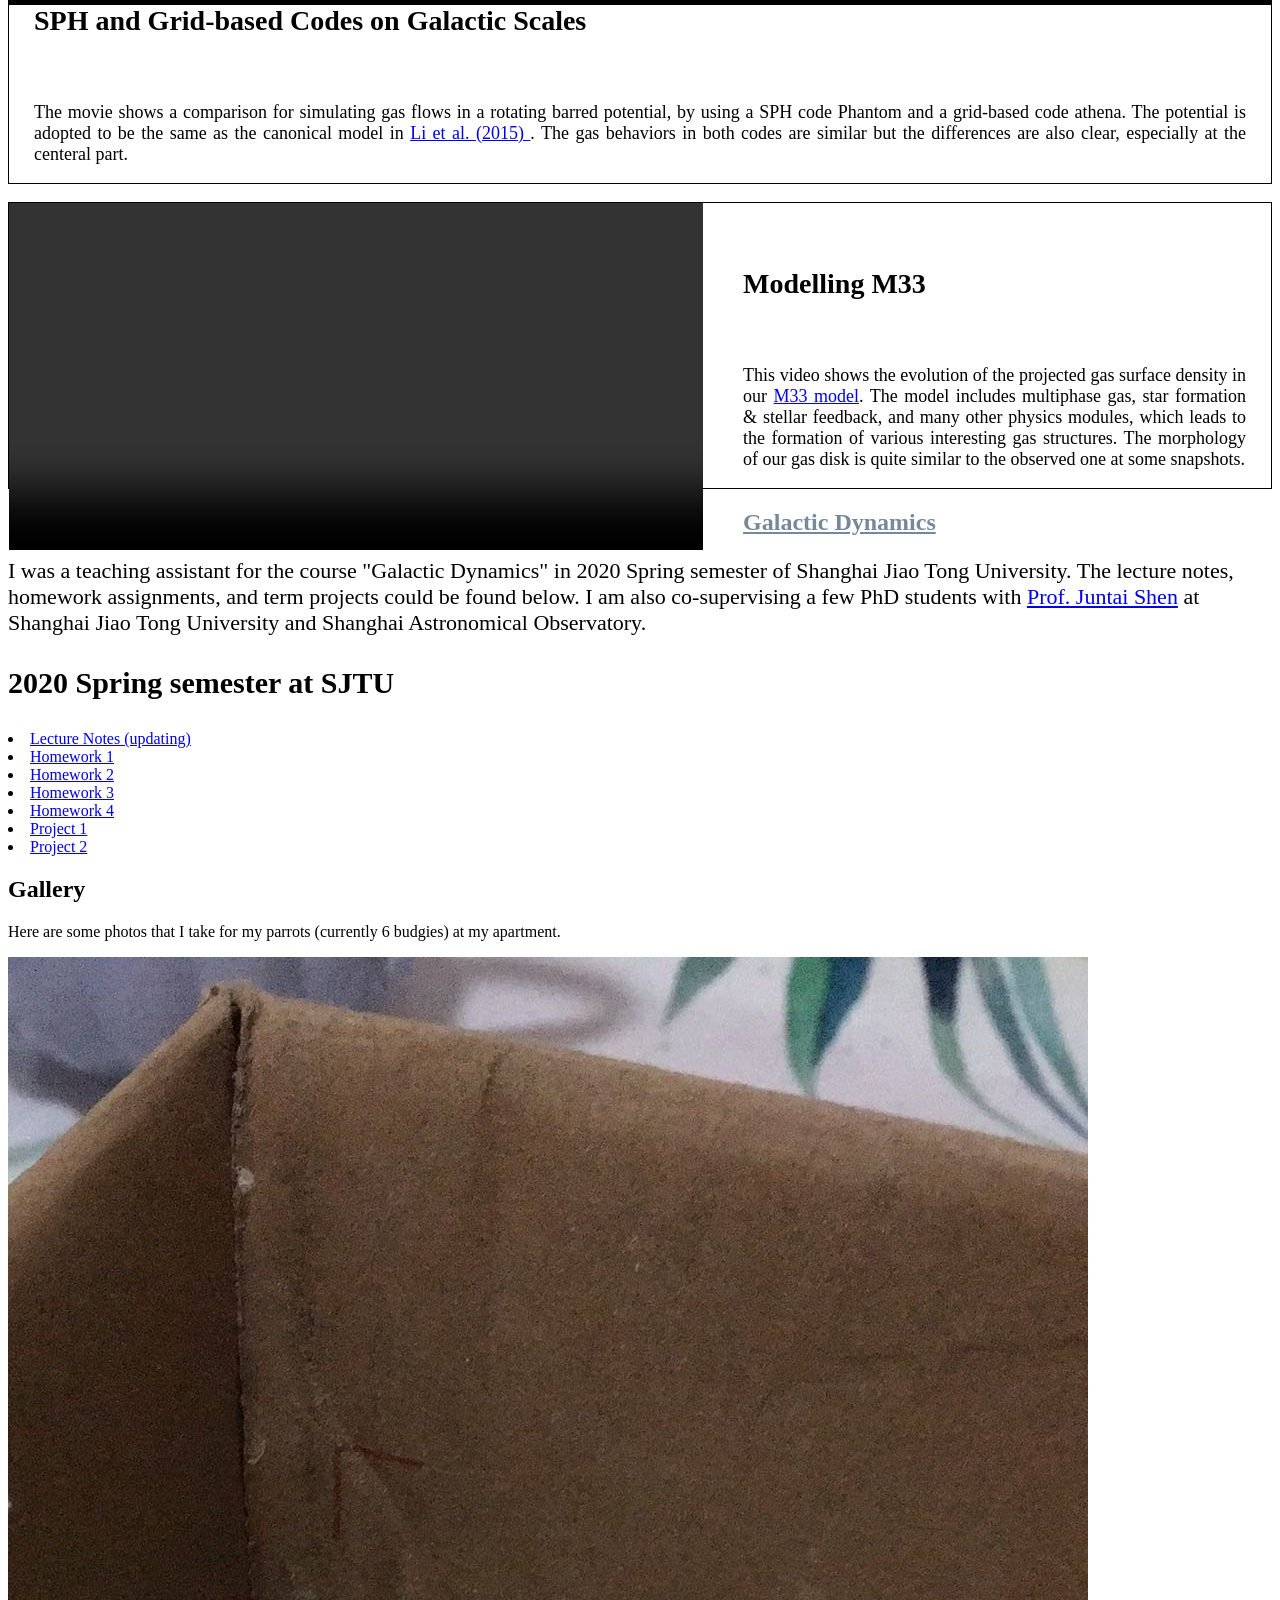
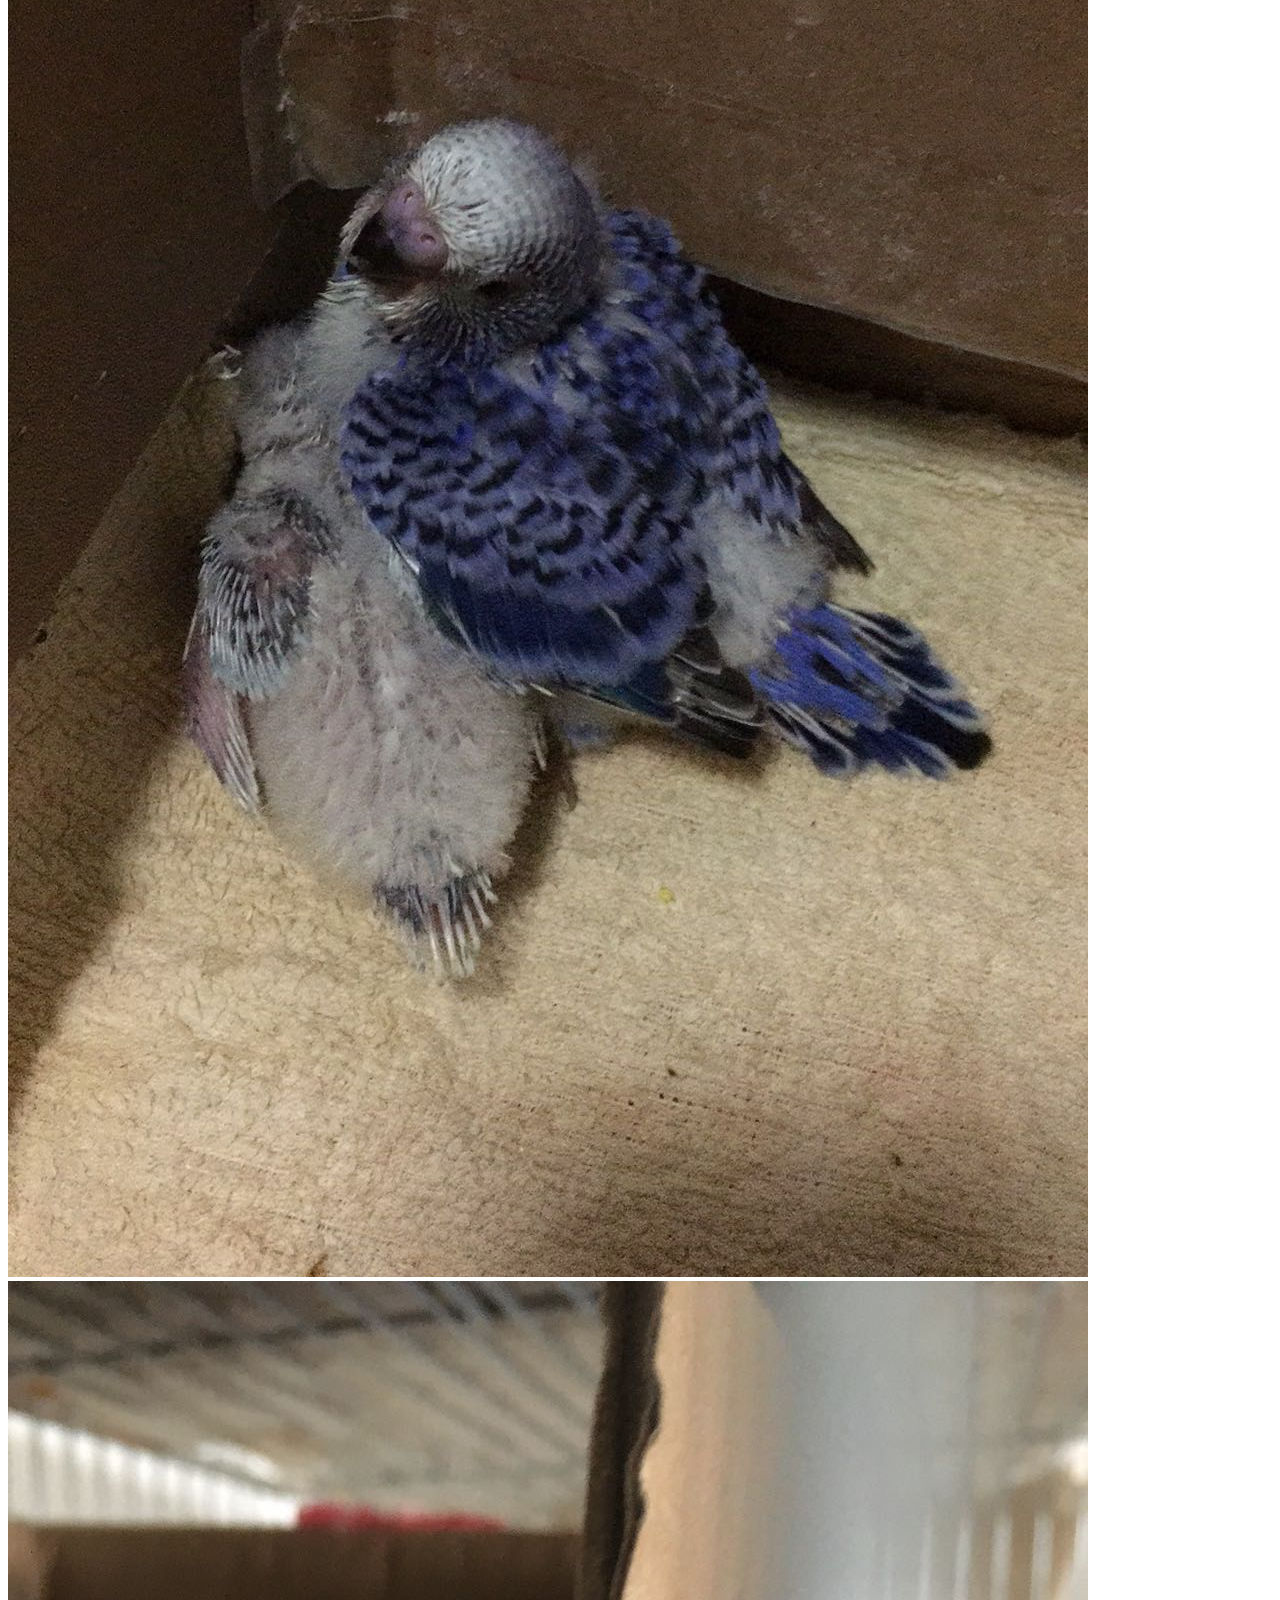
==== commit 2d1c9249: "Update affiliation and email" ====
--- a/index.html
+++ b/index.html
@@ -30,13 +30,13 @@
 			"alternateName": "Li Zhi",
 			"url": "https://lucyundead.github.io/zhilihomepage/",
 			"image": "https://lucyundead.github.io/zhilihomepage/images/me.jpg",
-			"jobTitle": "Theoretical and Computational Astrophysicist",
+			"jobTitle": "Associated Researcher",
 			"worksFor": {
 				"@type": "Organization",
-				"name": "Tsung-Dao Li Institute, Shanghai Jiao Tong University",
-				"url": "https://tdli.sjtu.edu.cn/"
+				"name": "Shanghai Key Lab for Astrophysics, Shanghai Normal University",
+				"url": "https://web.shnu.edu.cn/keylab/main.htm"
 			},
-			"email": "mailto:zli0804@sjtu.edu.cn",
+			"email": "mailto:lizhi@shnu.edu.cn",
 			"knowsAbout": [
 				"Computational astrophysics",
 				"Galactic dynamics",
@@ -97,9 +97,9 @@
 						
 									<p style="font-size:18px; font-family:Perpetua; color:DimGray; margin-top: 18px">
 										
-										I am a TDLI Prize Postdoc fellow at <a href="http://tdli.sjtu.edu.cn/" target="_blank">
-										Tsung-Dao Li Institute</a>, <a href="https://www.sjtu.edu.cn/" target="_blank">
-										Shanghai Jiao Tong University</a>. My current research interests focus on gas dynamics in 
+										I am an associated researcher at <a href="https://web.shnu.edu.cn/keylab/main.htm" target="_blank" rel="noopener noreferrer">
+										Shanghai Key Lab for Astrophysics</a>, <a href="https://english.shnu.edu.cn/" target="_blank" rel="noopener noreferrer">
+										Shanghai Normal University</a>. My current research interests focus on gas dynamics in
 										our Milky Way and nearby isolated galaxies using numerical simulations. This would help us better
 										understand many problems as the origin of various features in galaxies, 
 										the formation of supermassive black holes, and the nature of dark matter. More 
@@ -546,8 +546,8 @@
 								
 								<ul class="contact">
 									<li class="icon solid fa-envelope"> 
-										<a href="mailto:zli0804@sjtu.edu.cn" target="_top" style="font-size:22px; font-family:Verdana">
-											zli0804@sjtu.edu.cn
+										<a href="mailto:lizhi@shnu.edu.cn" target="_top" style="font-size:22px; font-family:Verdana">
+											lizhi@shnu.edu.cn
 										</a>
 									</li>
 									<li class="icon solid fa-envelope"> 
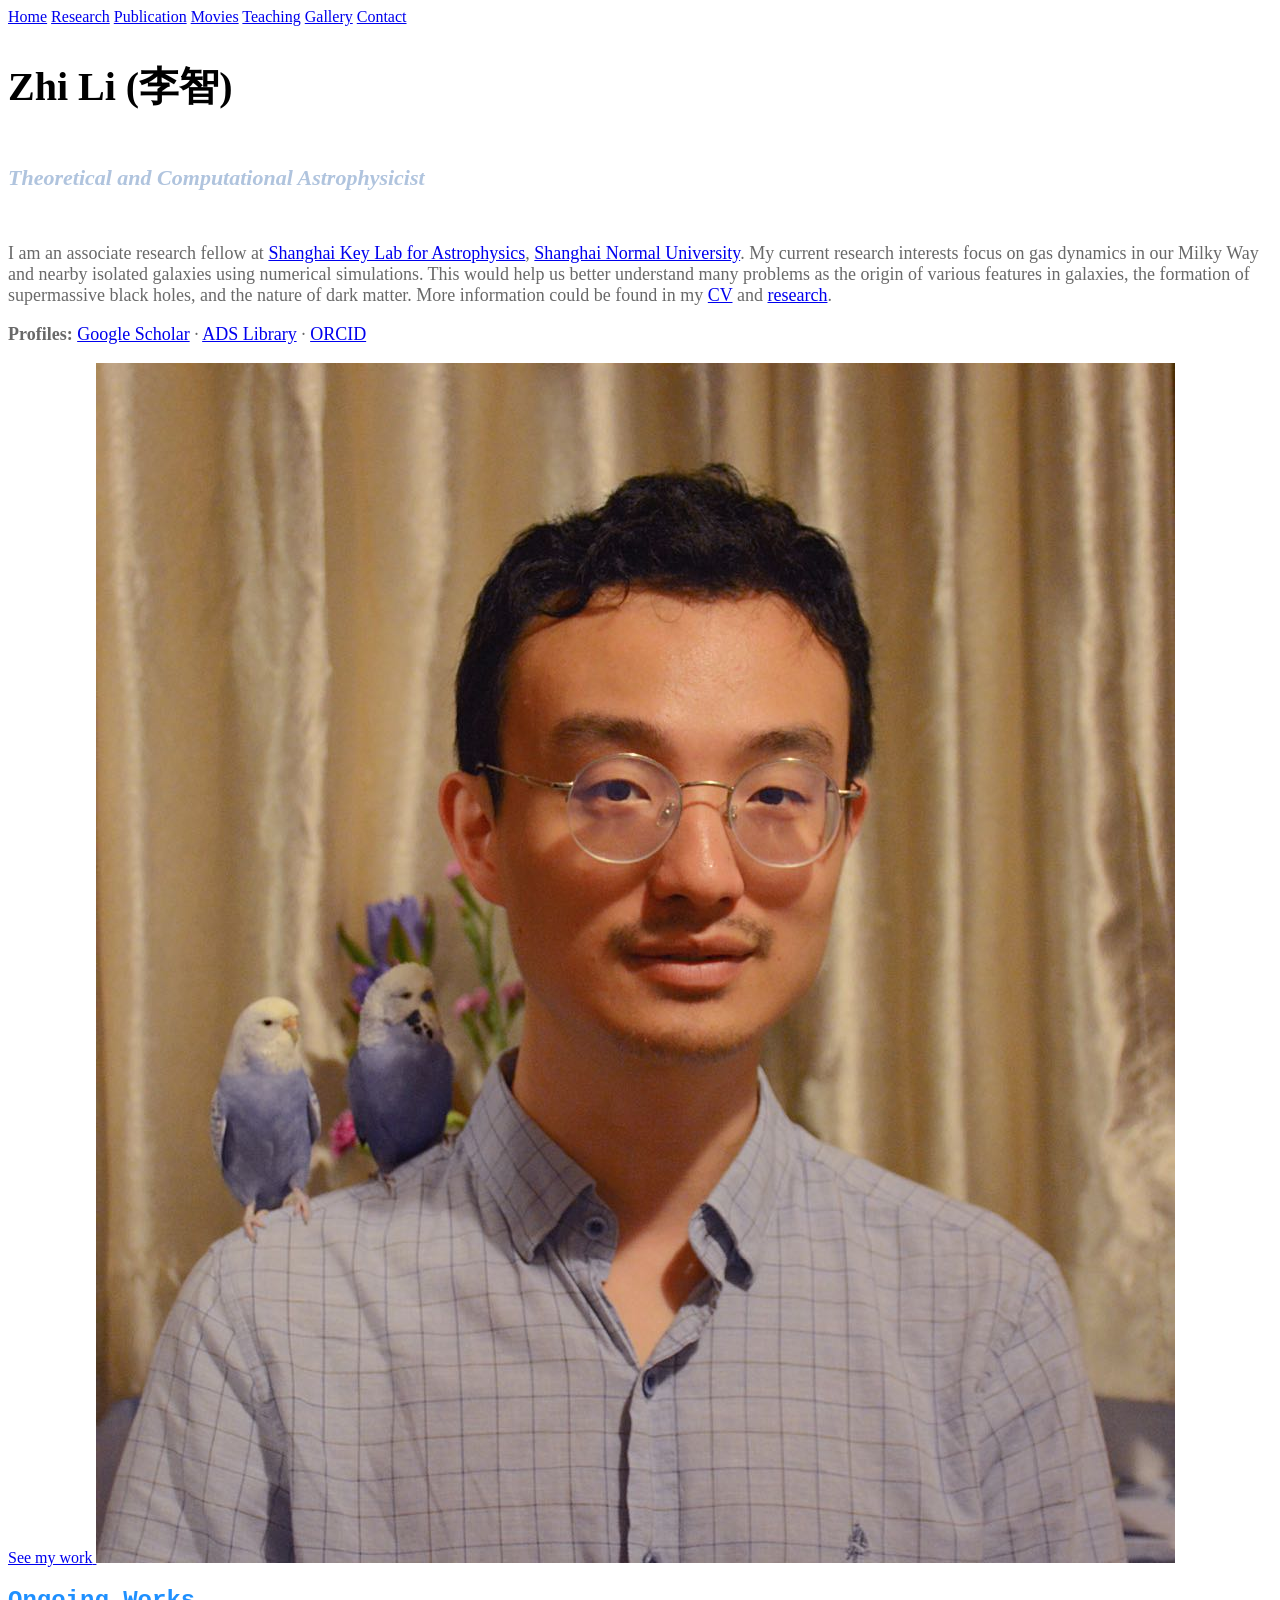
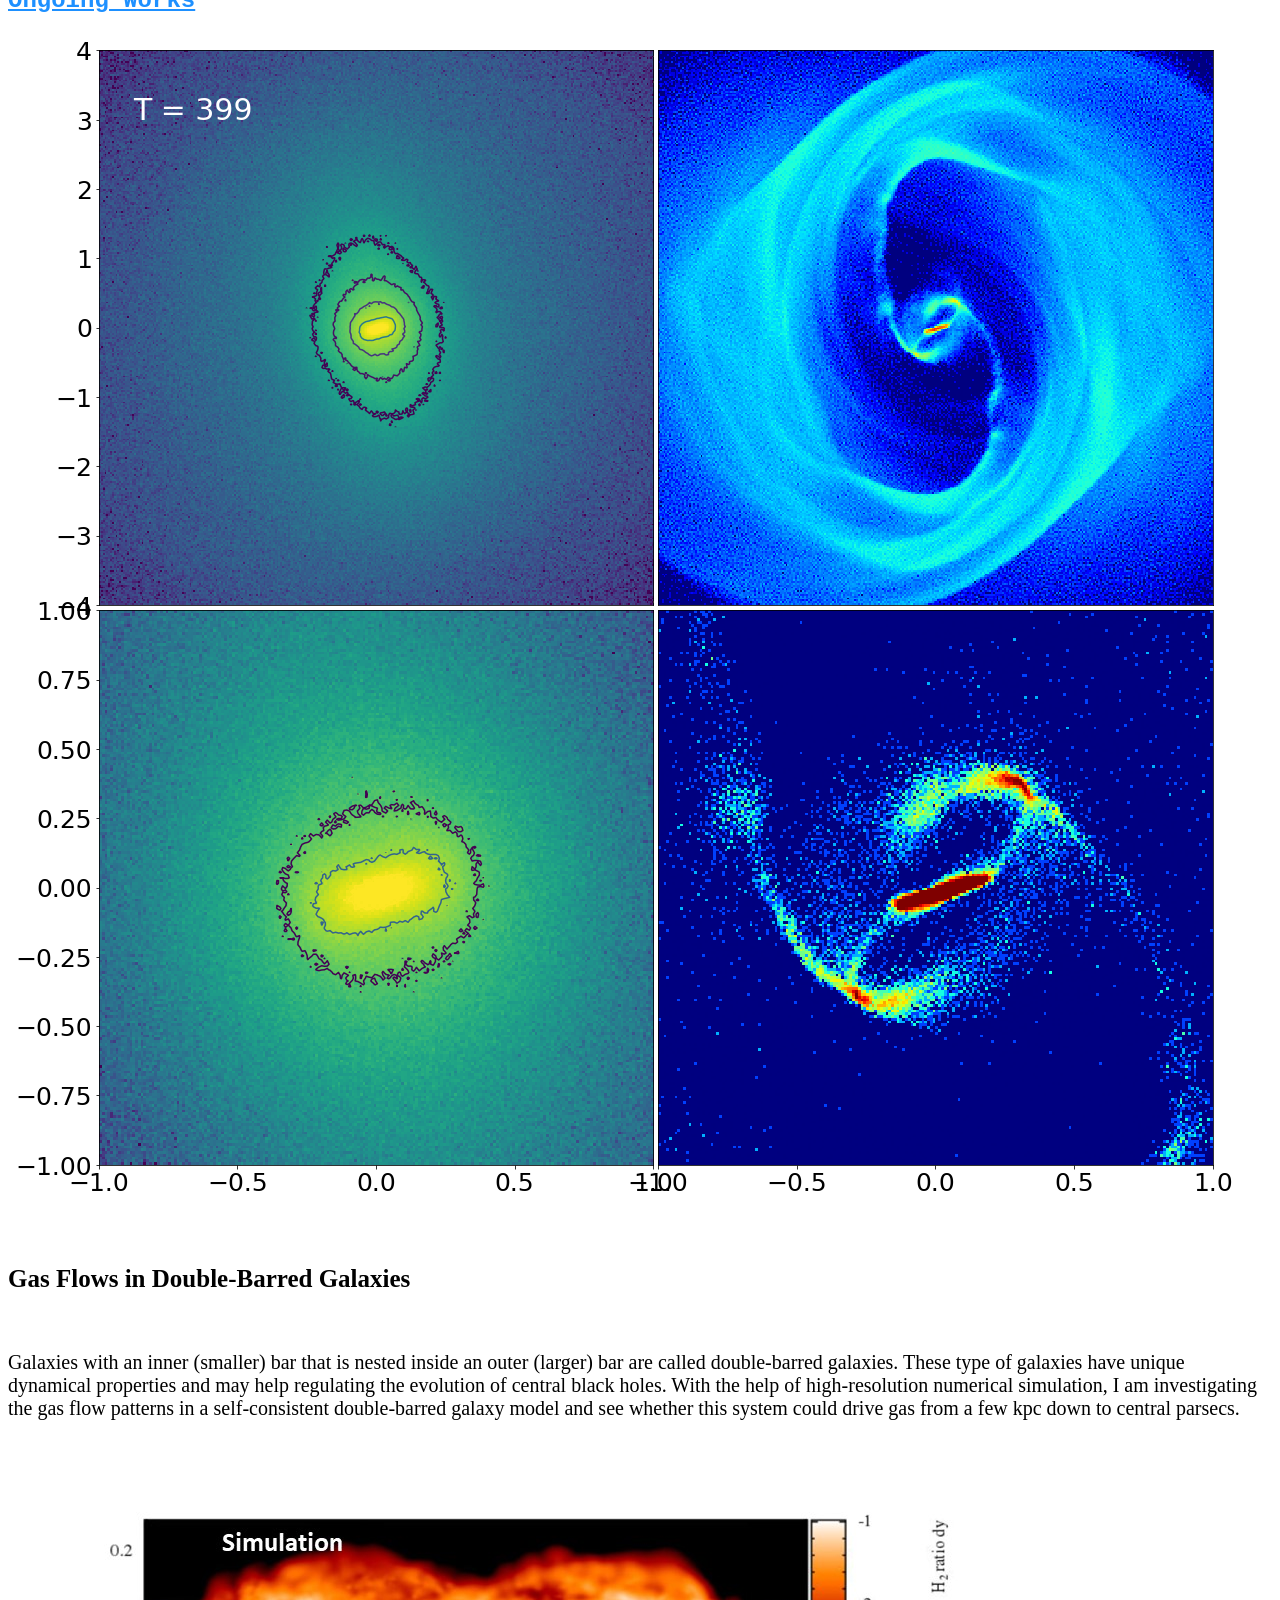
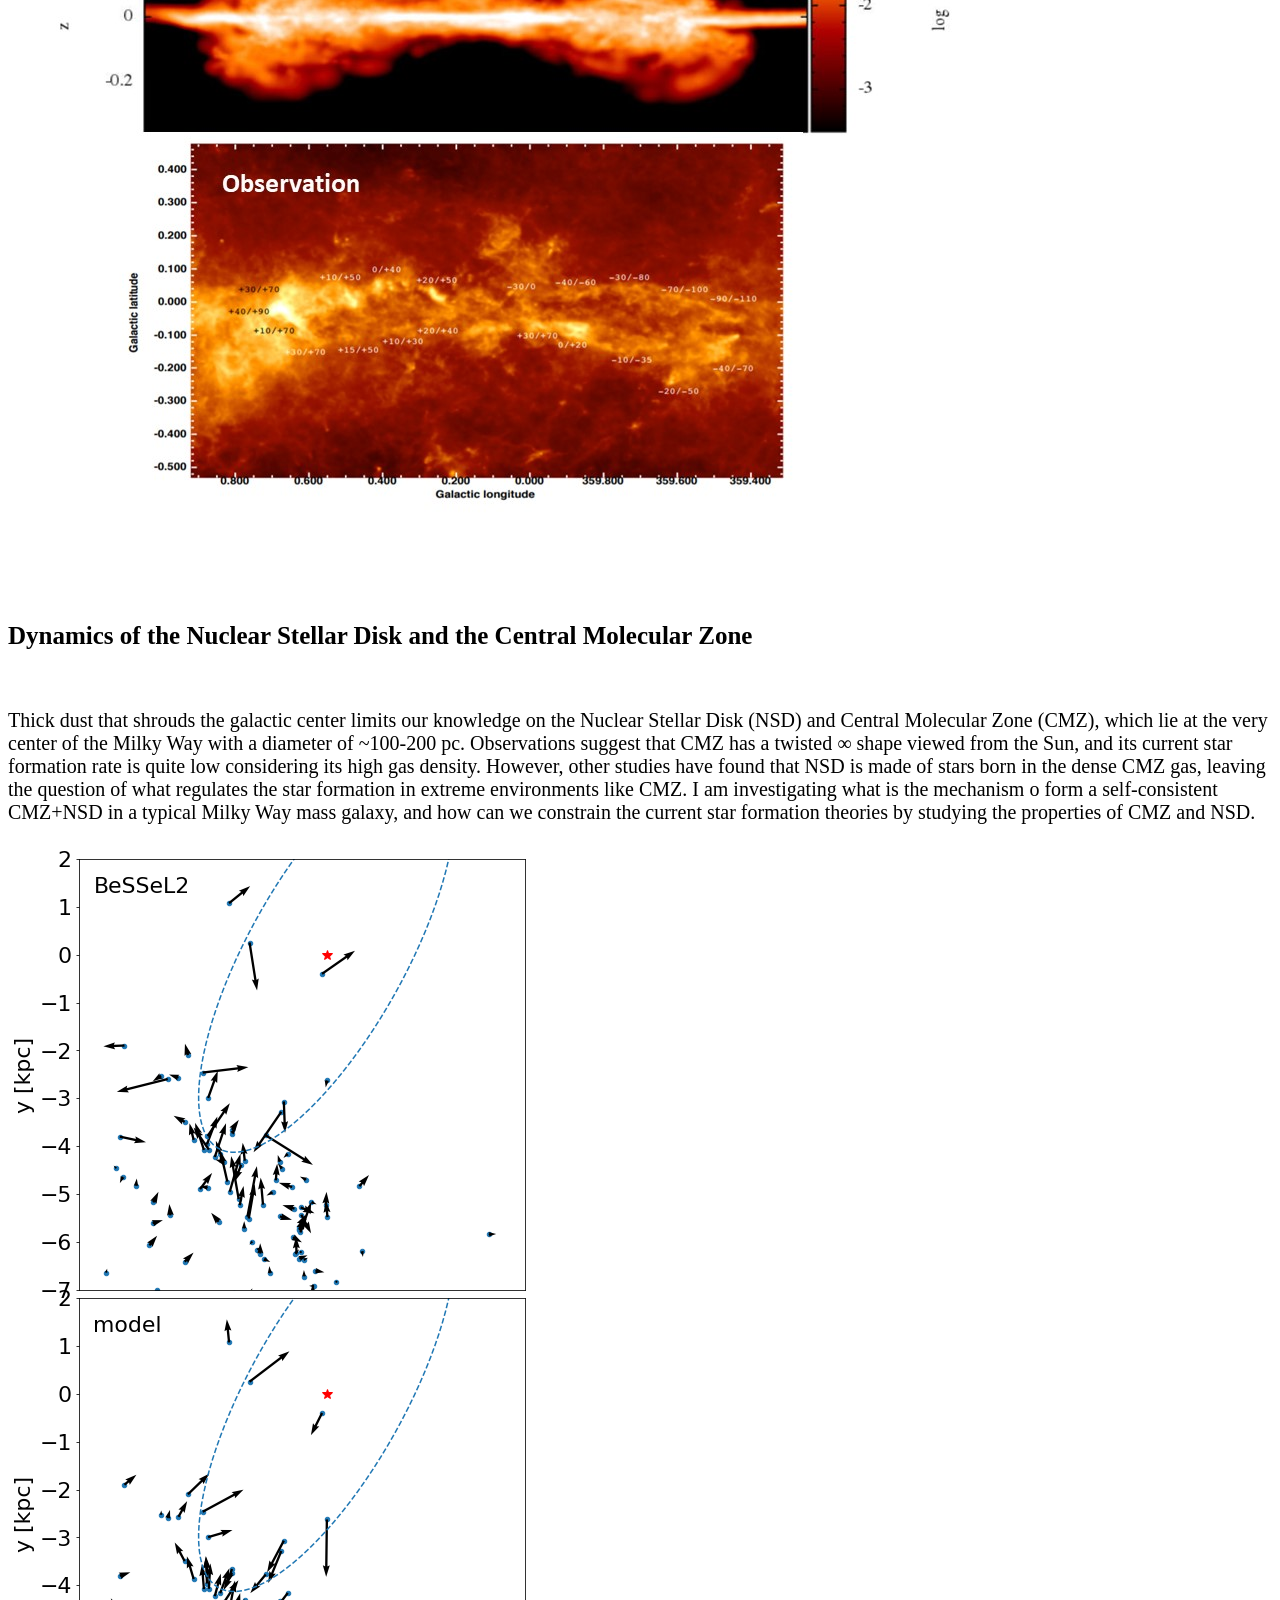
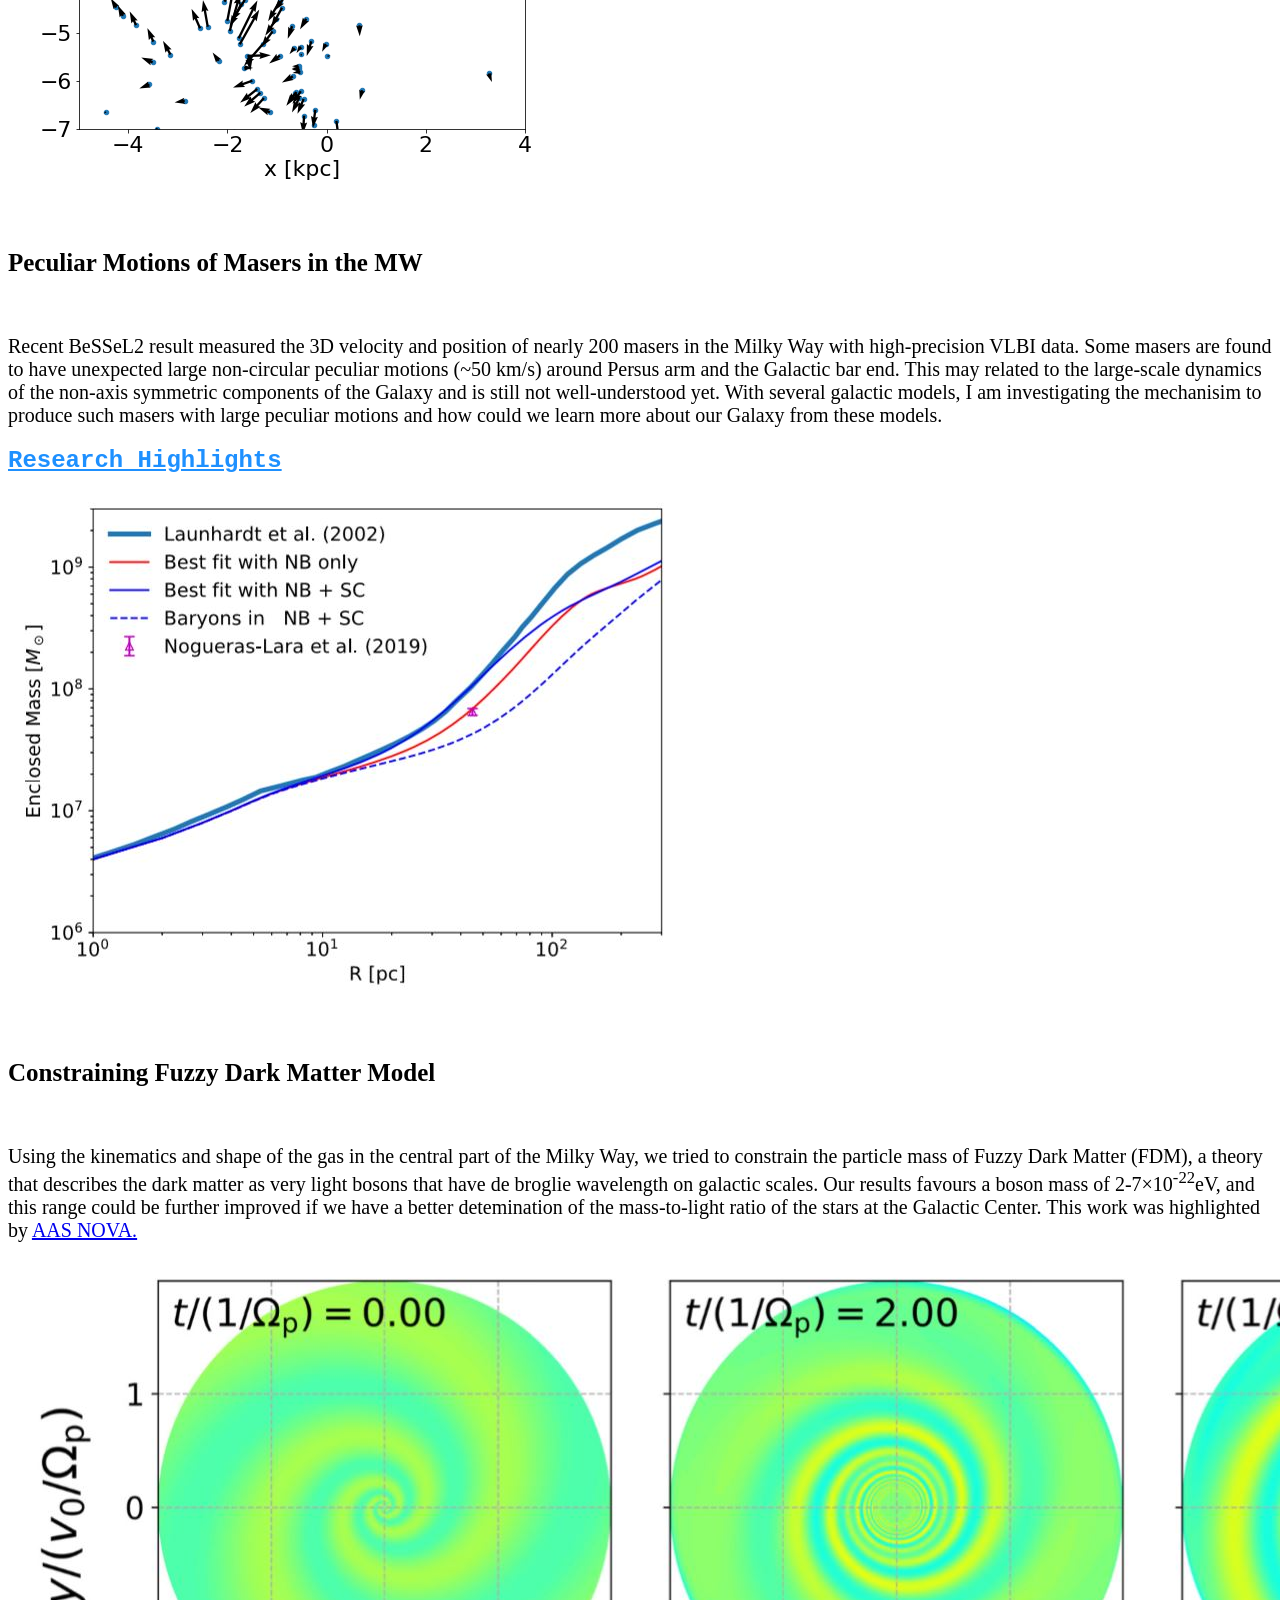
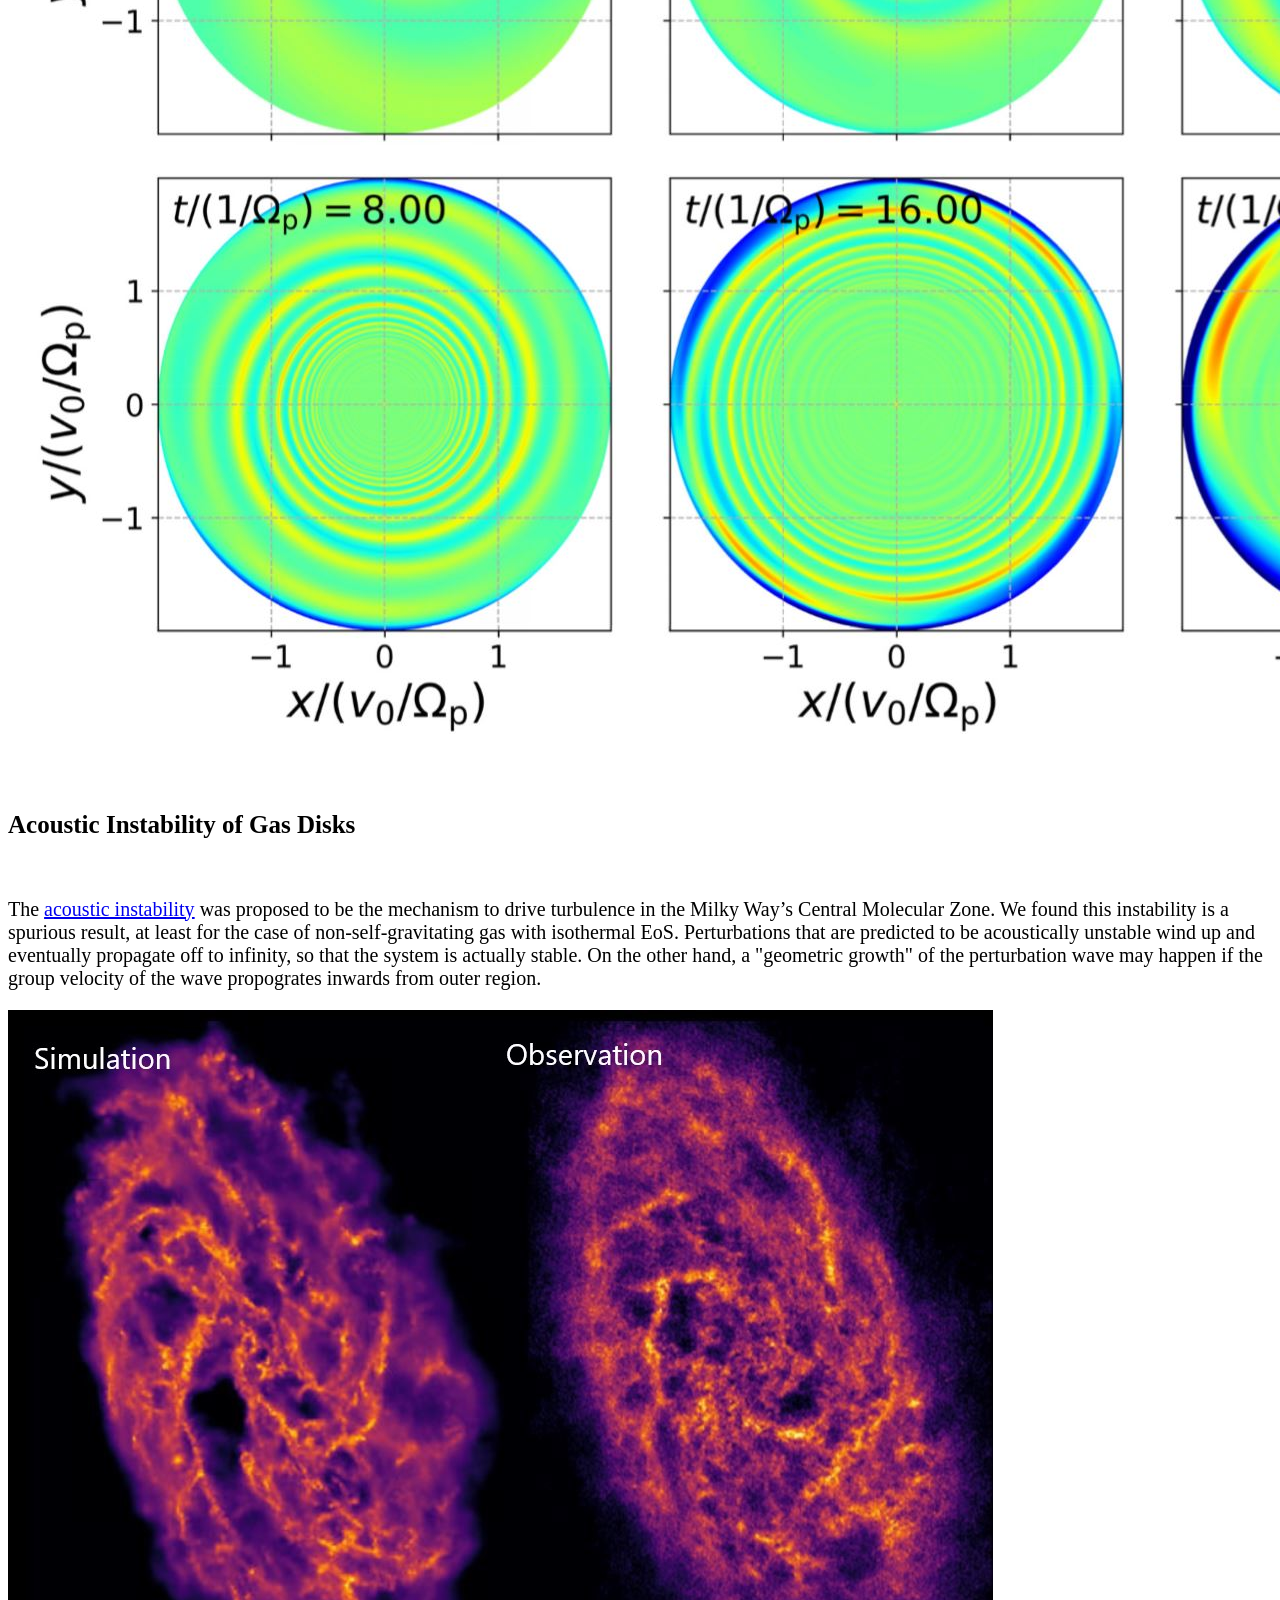
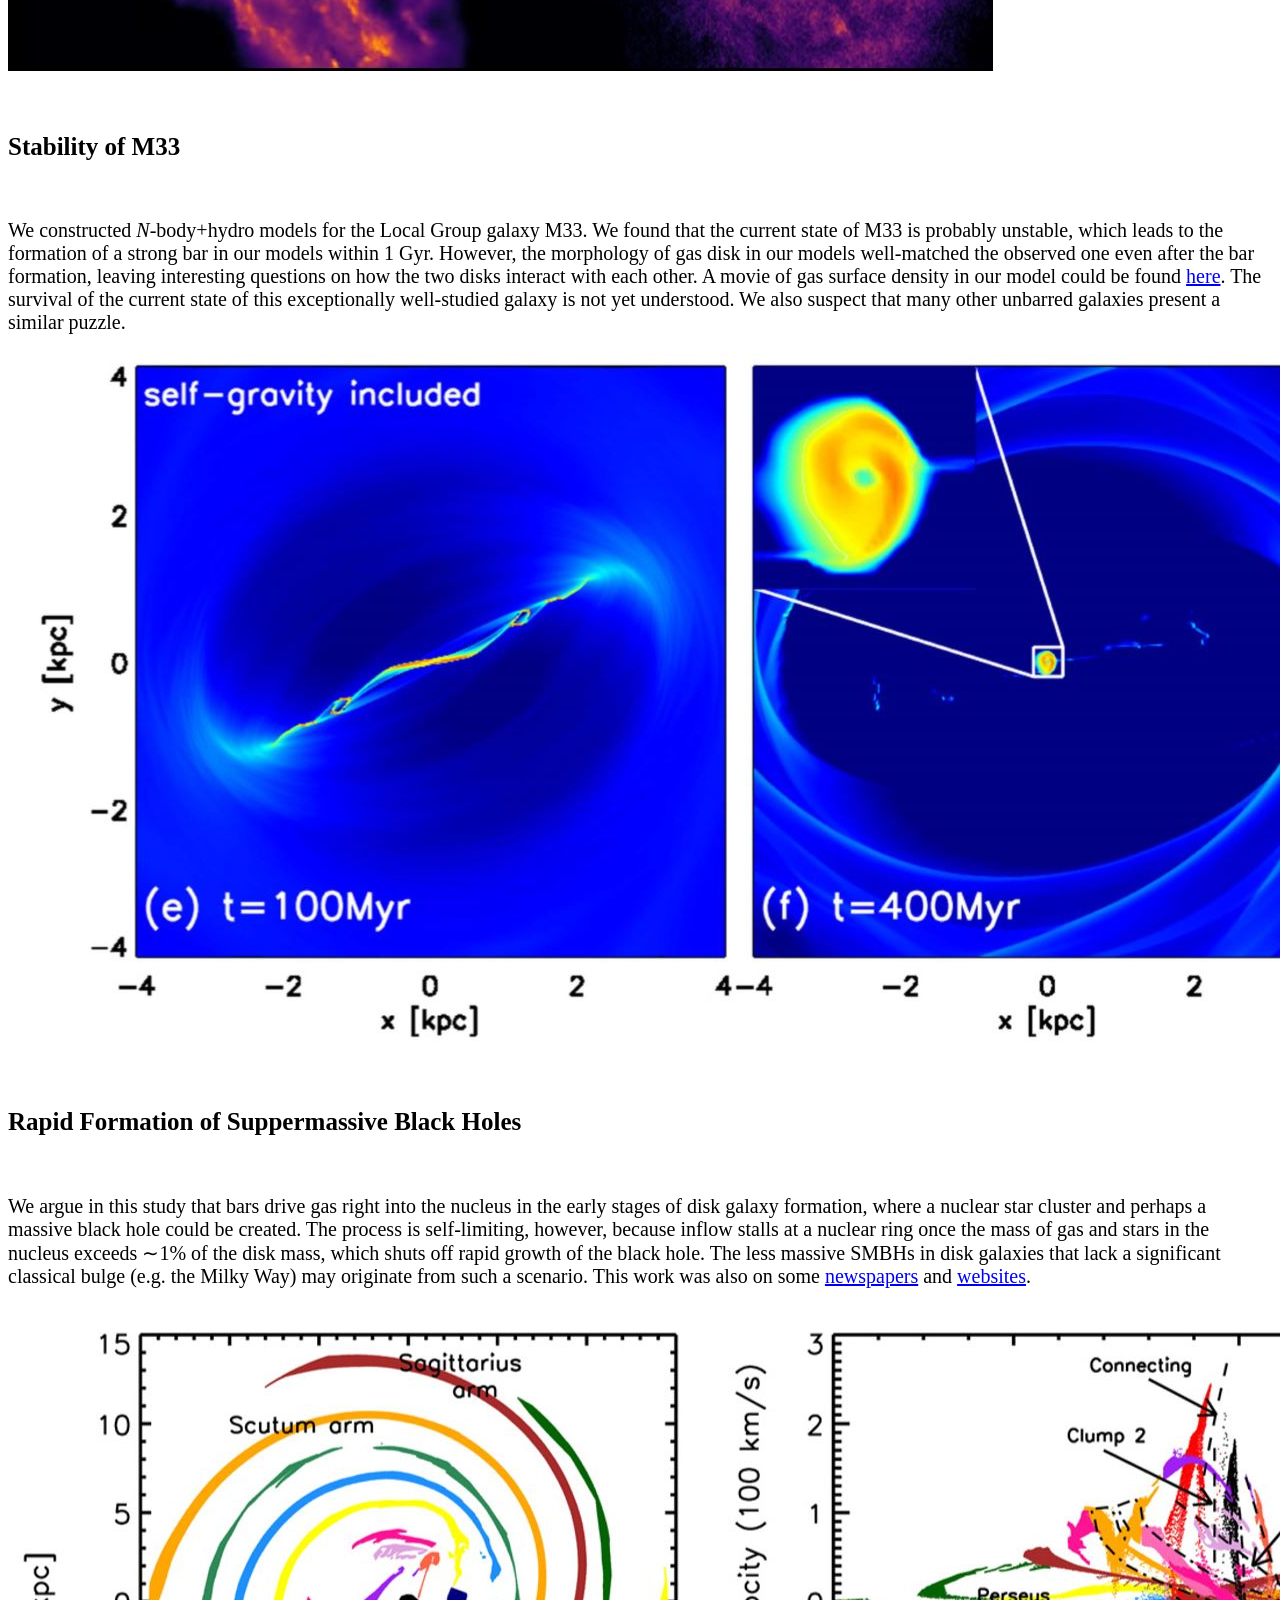
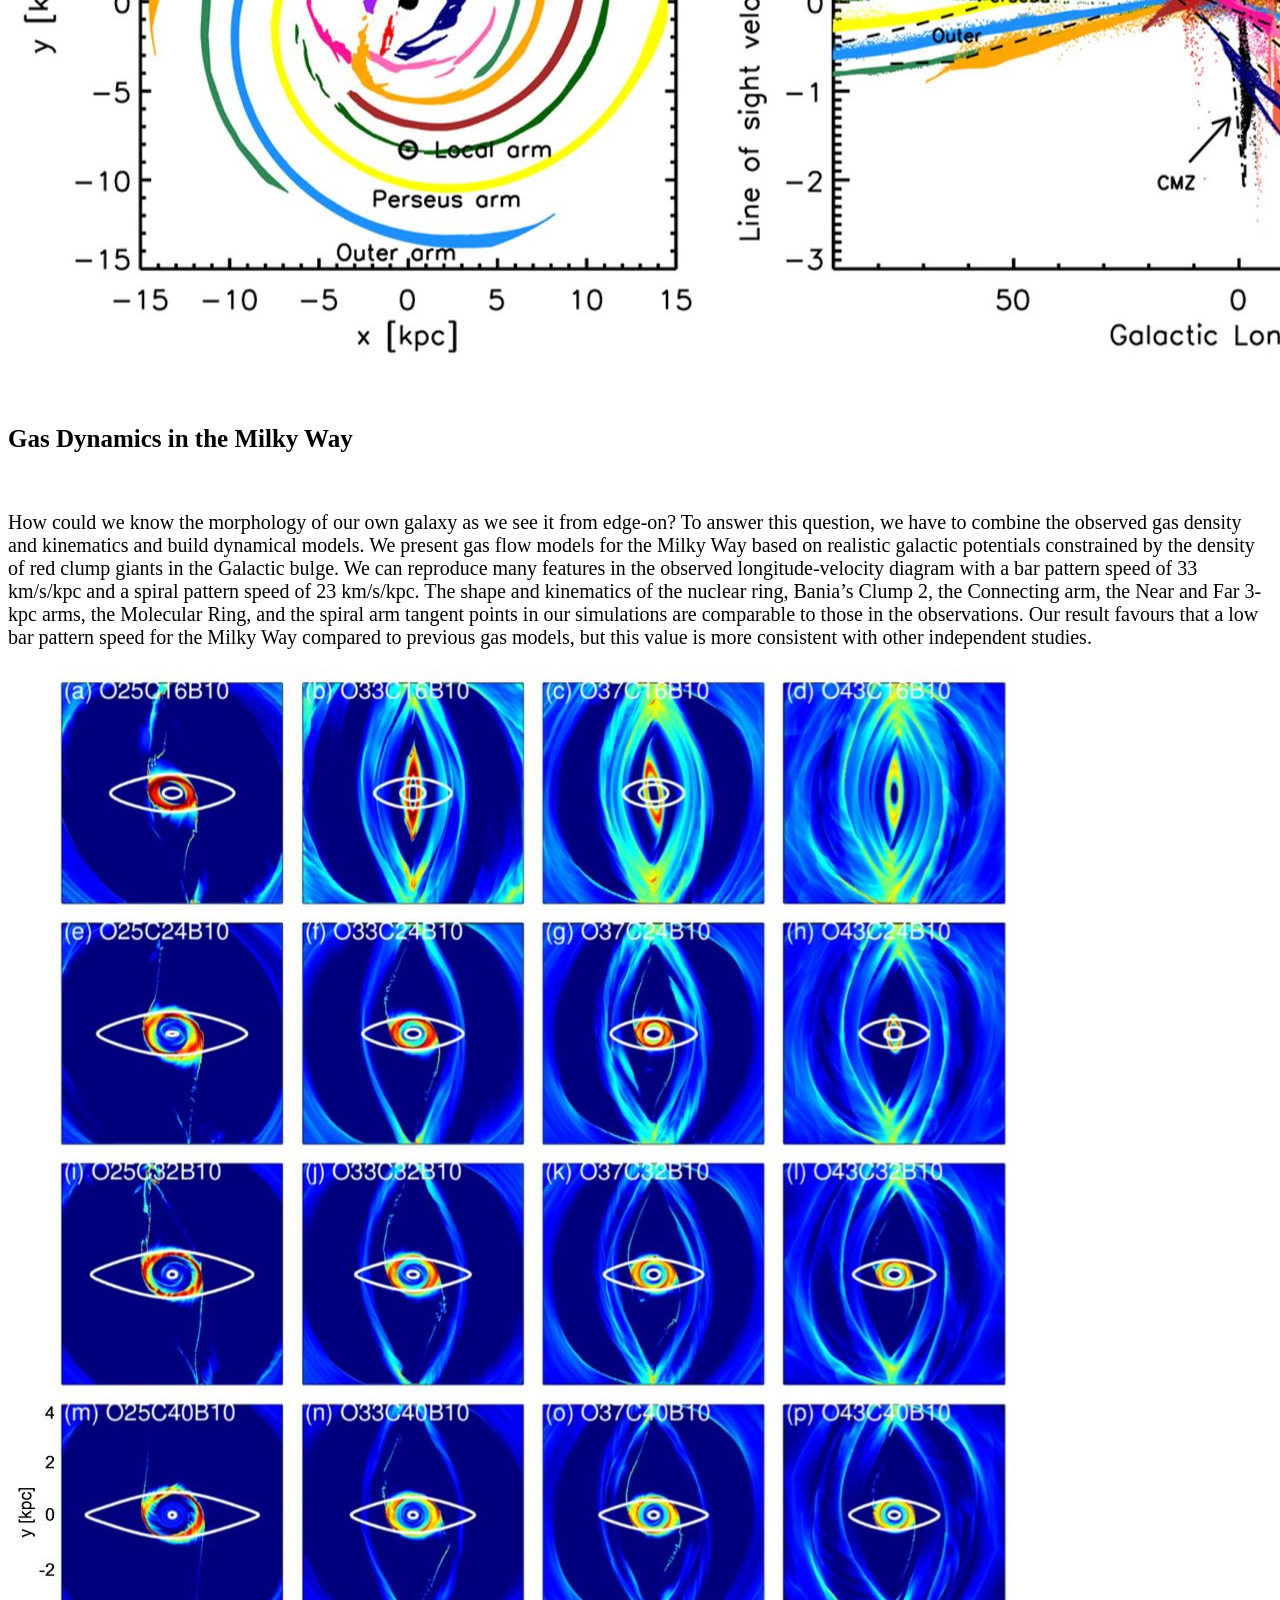
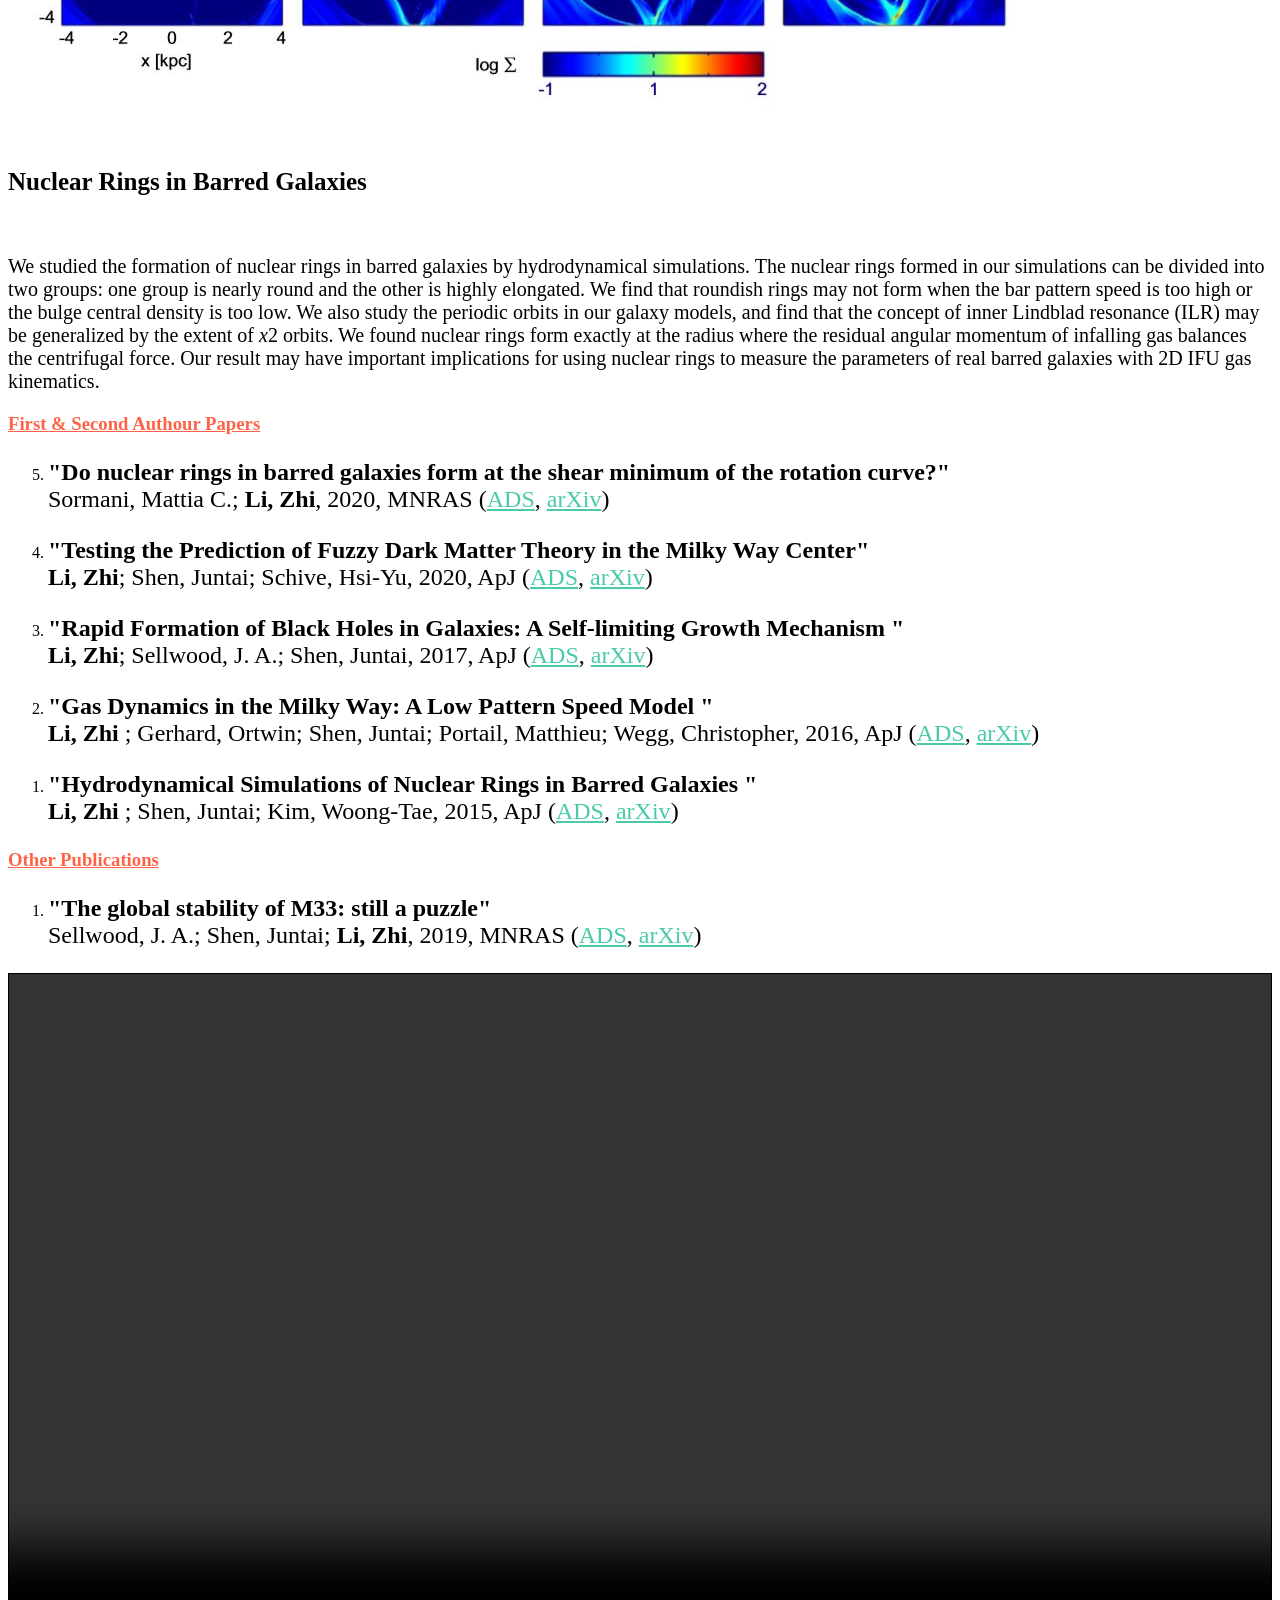
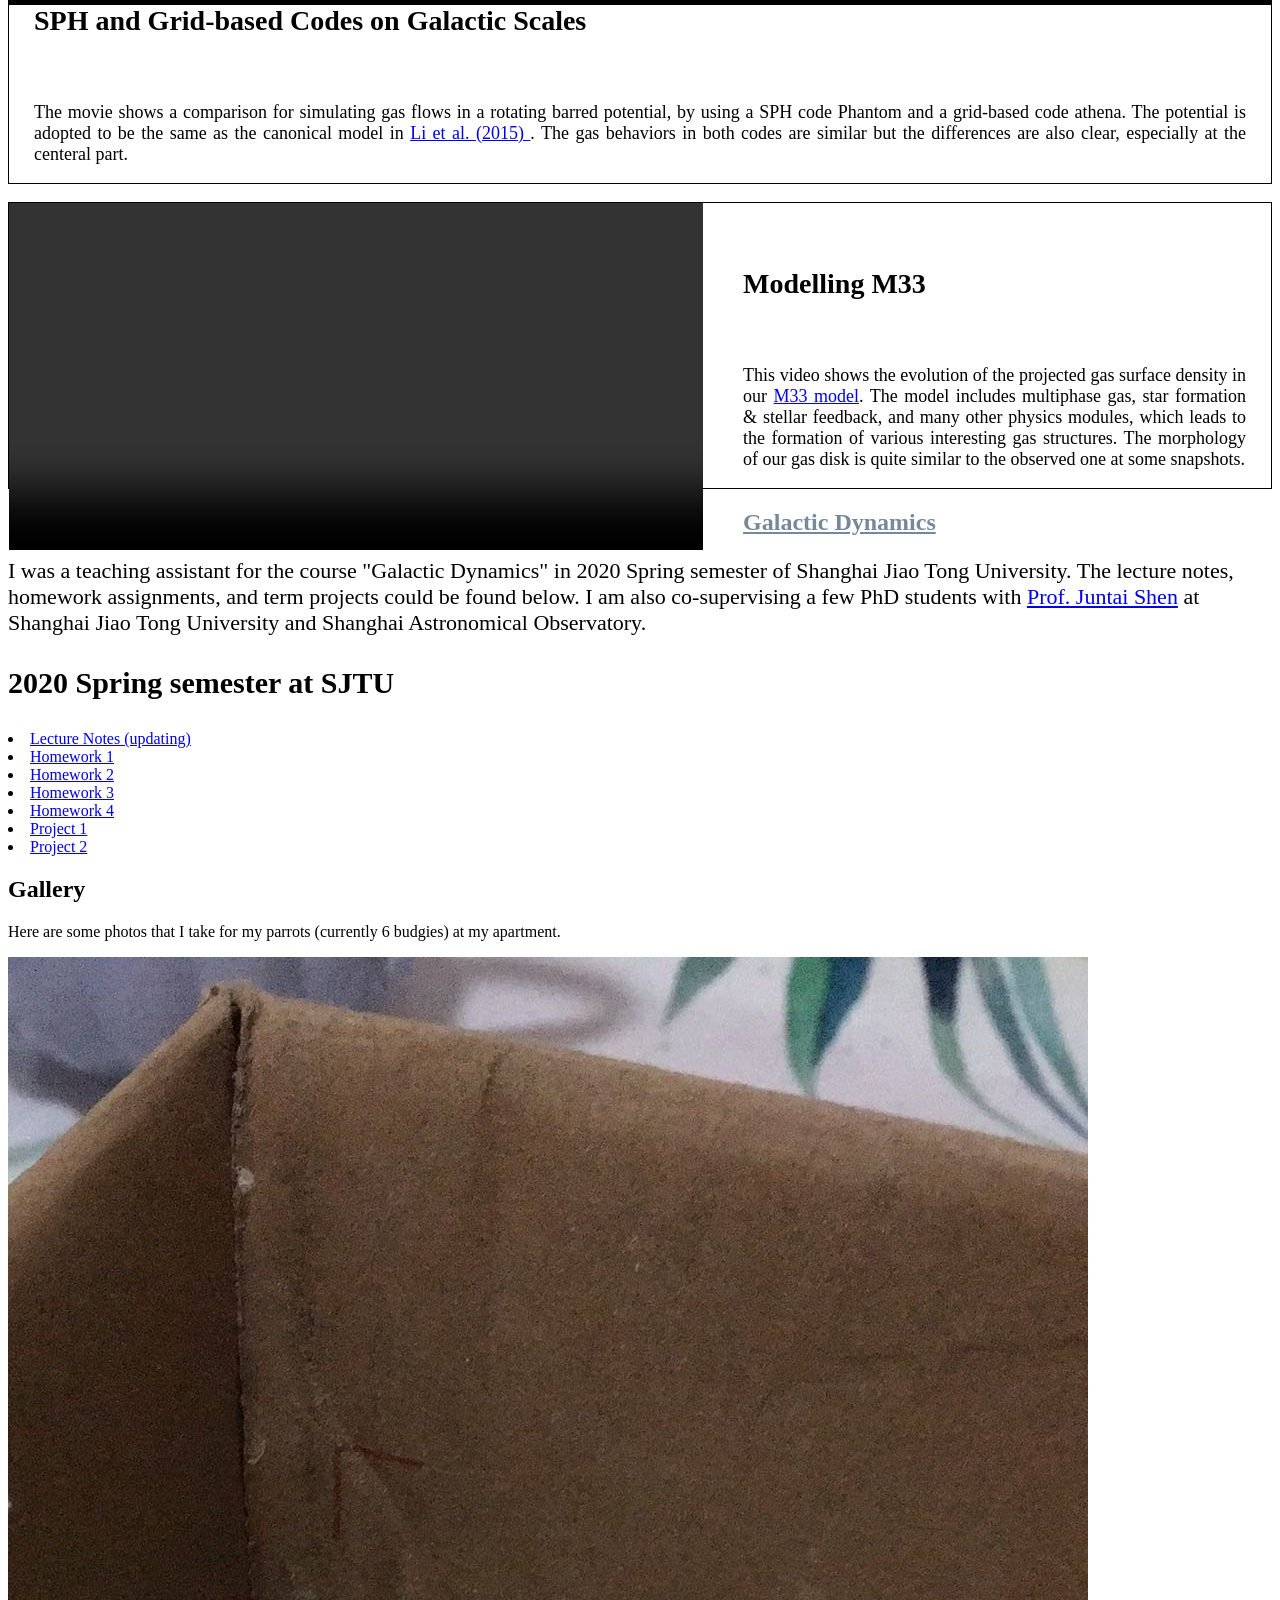
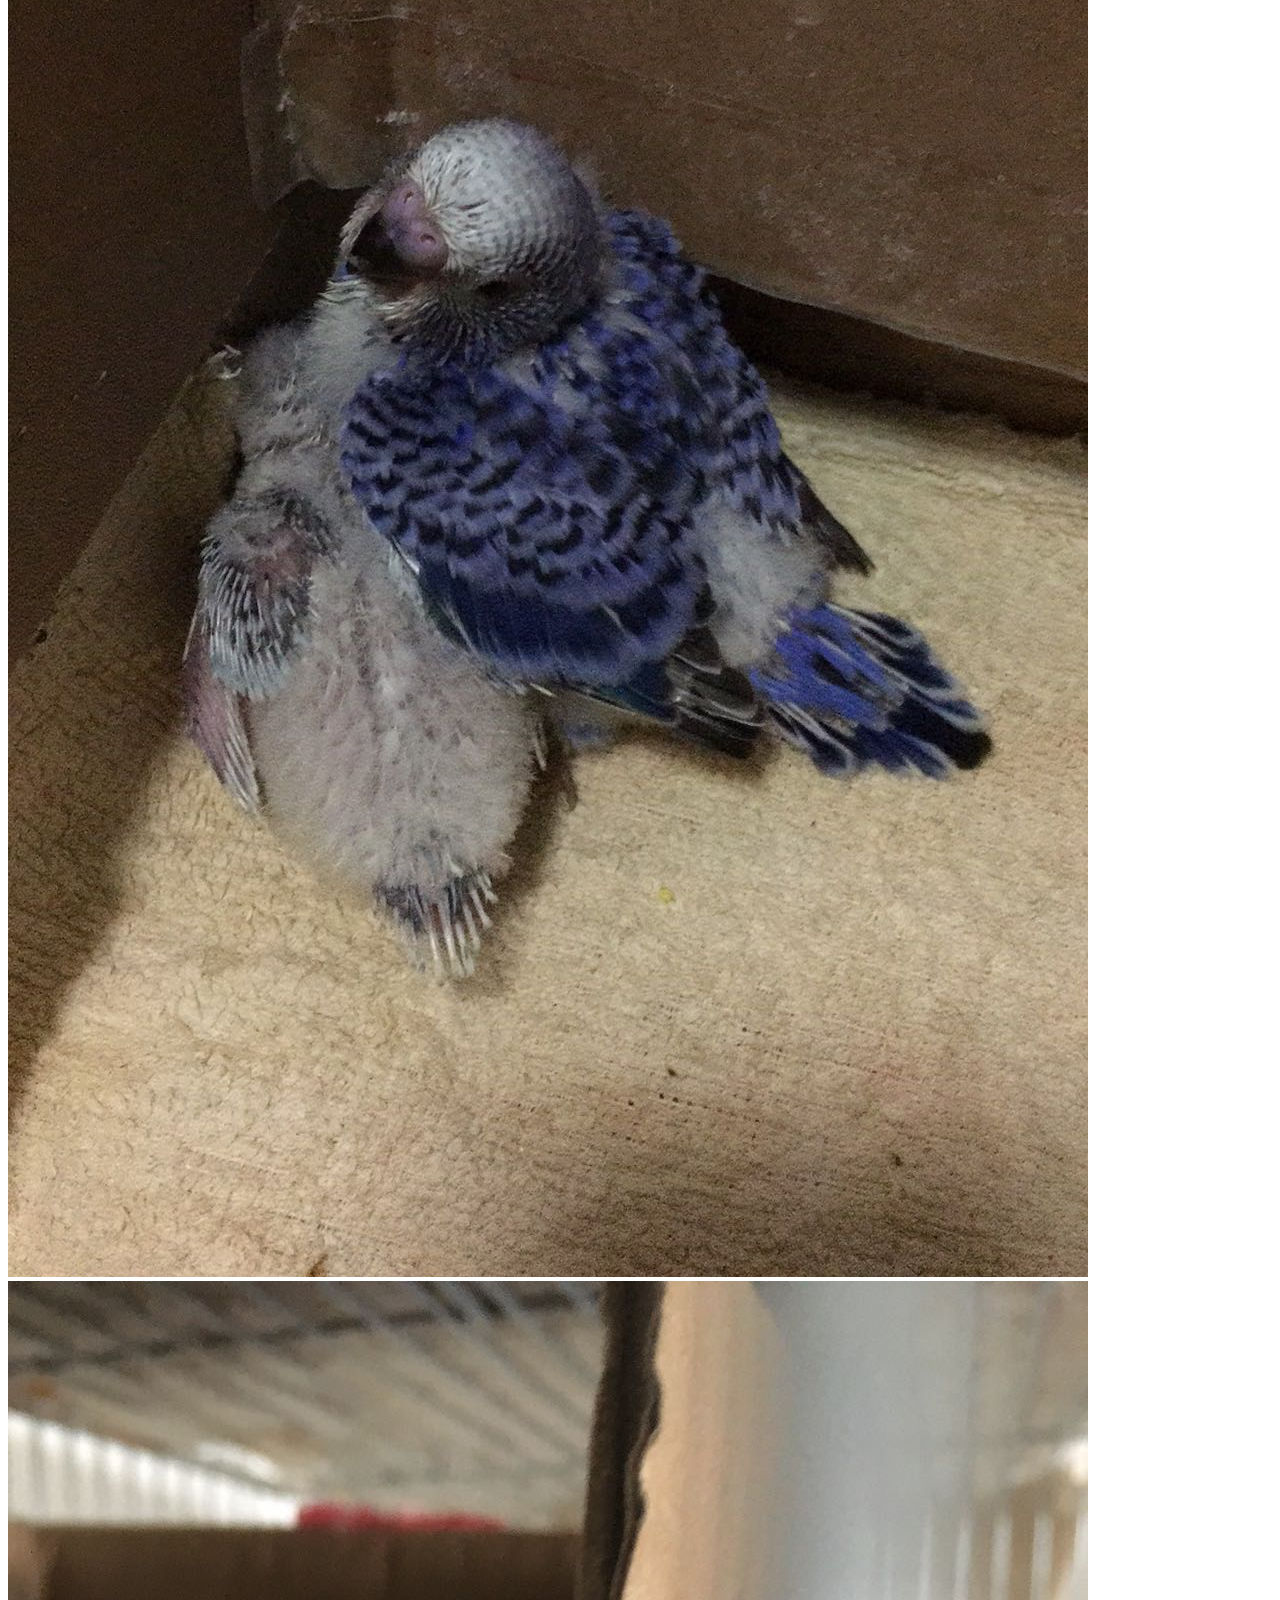
==== commit d7082246: "Update title and contact details" ====
--- a/index.html
+++ b/index.html
@@ -30,7 +30,7 @@
 			"alternateName": "Li Zhi",
 			"url": "https://lucyundead.github.io/zhilihomepage/",
 			"image": "https://lucyundead.github.io/zhilihomepage/images/me.jpg",
-			"jobTitle": "Associated Researcher",
+			"jobTitle": "Associate Research Fellow",
 			"worksFor": {
 				"@type": "Organization",
 				"name": "Shanghai Key Lab for Astrophysics, Shanghai Normal University",
@@ -97,7 +97,7 @@
 						
 									<p style="font-size:18px; font-family:Perpetua; color:DimGray; margin-top: 18px">
 										
-										I am an associated researcher at <a href="https://web.shnu.edu.cn/keylab/main.htm" target="_blank" rel="noopener noreferrer">
+										I am an associate research fellow at <a href="https://web.shnu.edu.cn/keylab/main.htm" target="_blank" rel="noopener noreferrer">
 										Shanghai Key Lab for Astrophysics</a>, <a href="https://english.shnu.edu.cn/" target="_blank" rel="noopener noreferrer">
 										Shanghai Normal University</a>. My current research interests focus on gas dynamics in
 										our Milky Way and nearby isolated galaxies using numerical simulations. This would help us better
@@ -557,12 +557,12 @@
 									</li>
 									<li class="icon solid fa-phone" >
 										<a style="font-size:22px; font-family:Verdana">
-											+86-21-54741321
+											(+86-021) 6432-8702
 										</a>
 									</li>
 									<li class="icon solid fa-building">
 										<a style="font-size:22px; font-family:Verdana"> 
-											Rm. 320, East wing of Pao Yue-Kong Library, 800 Dongchuan Road, Shanghai
+											Rm. 314, Mathematics and Science College, 100 Guilin Road, Shanghai, 200234
 										</a>
 									</li>		
 								</ul>
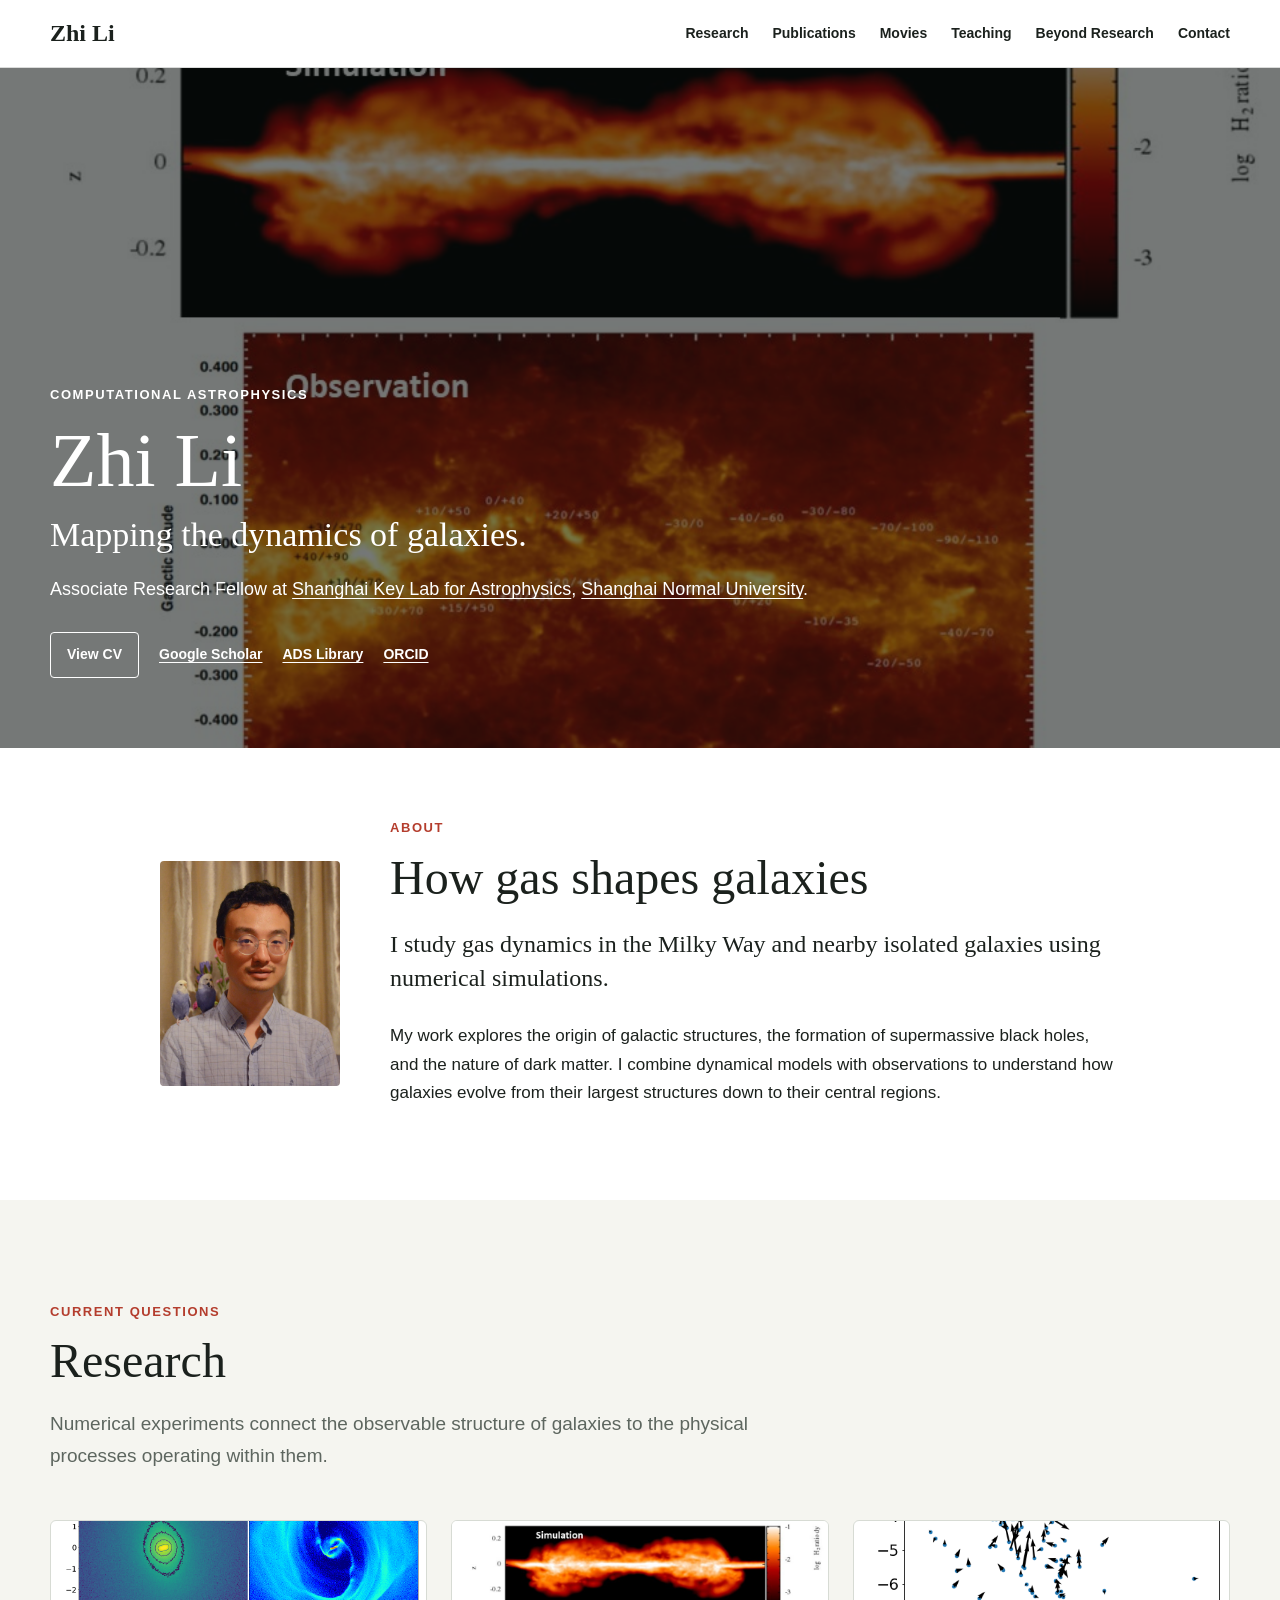
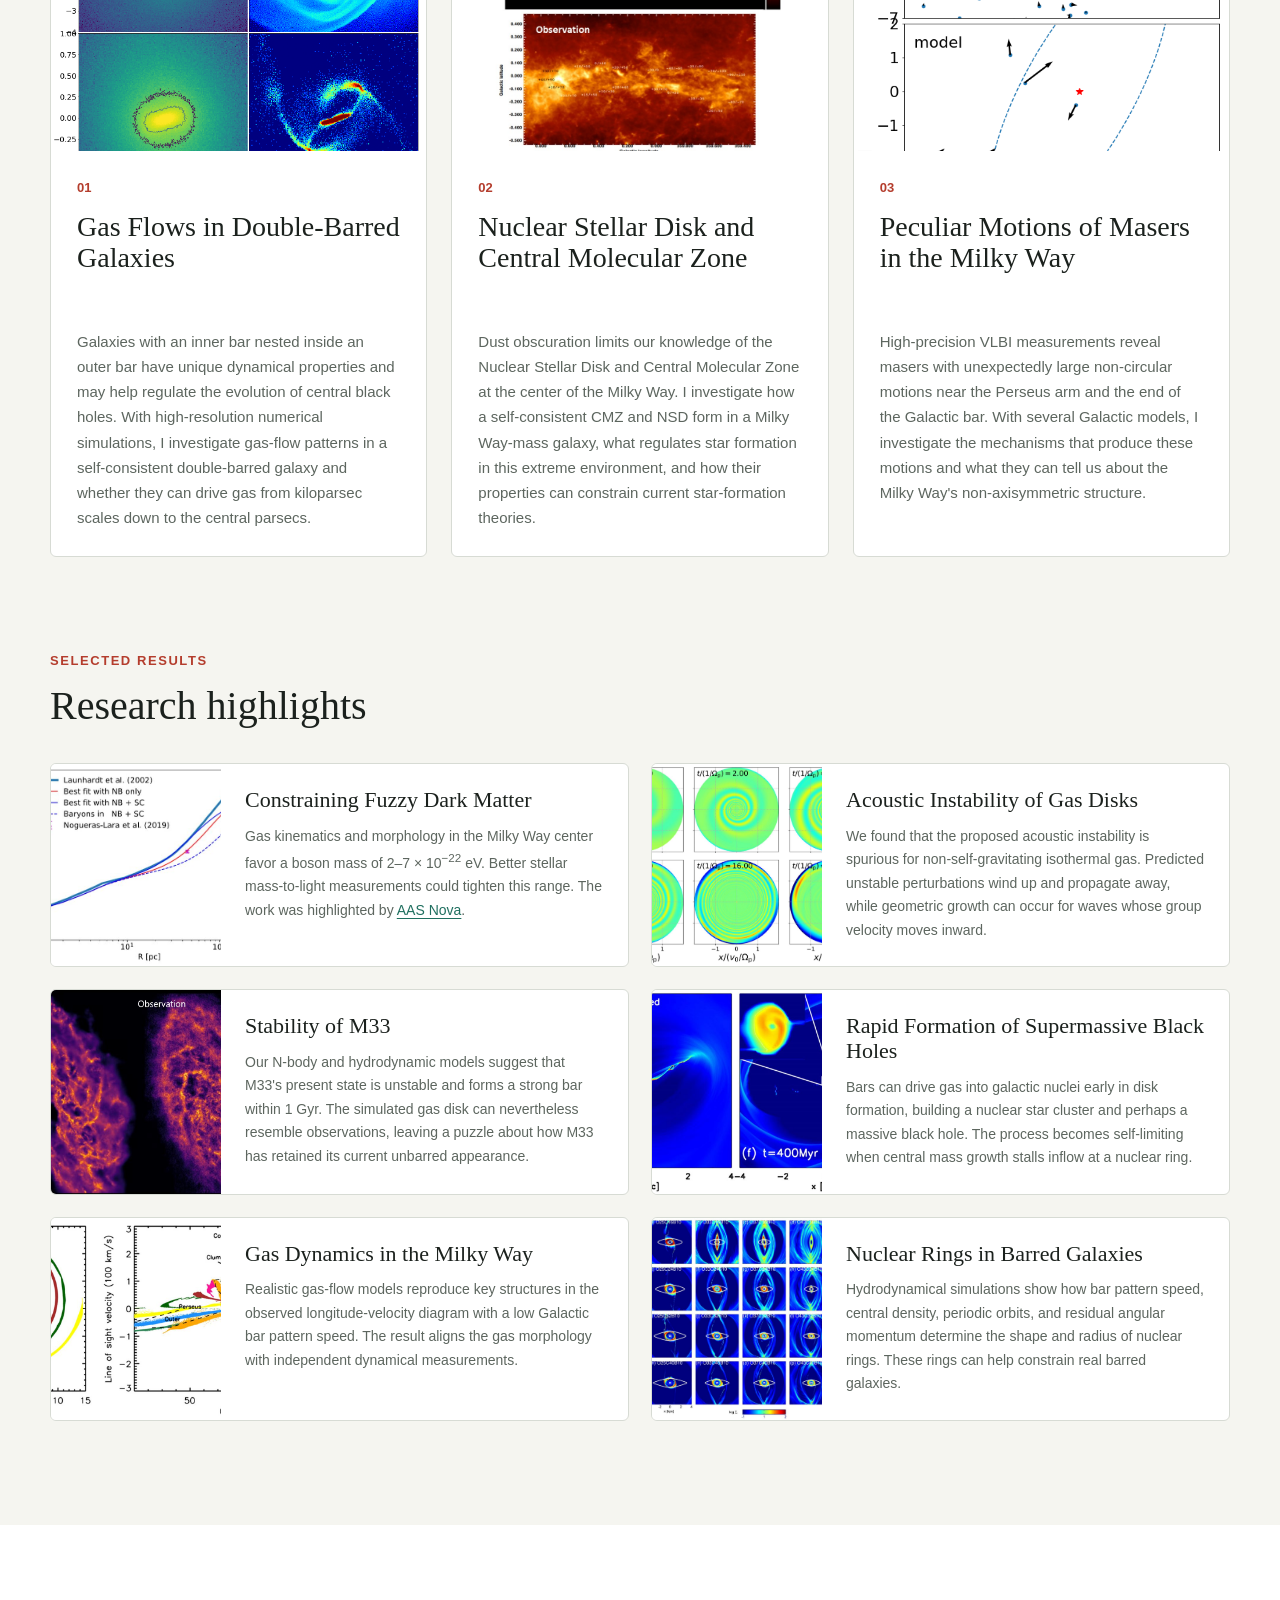
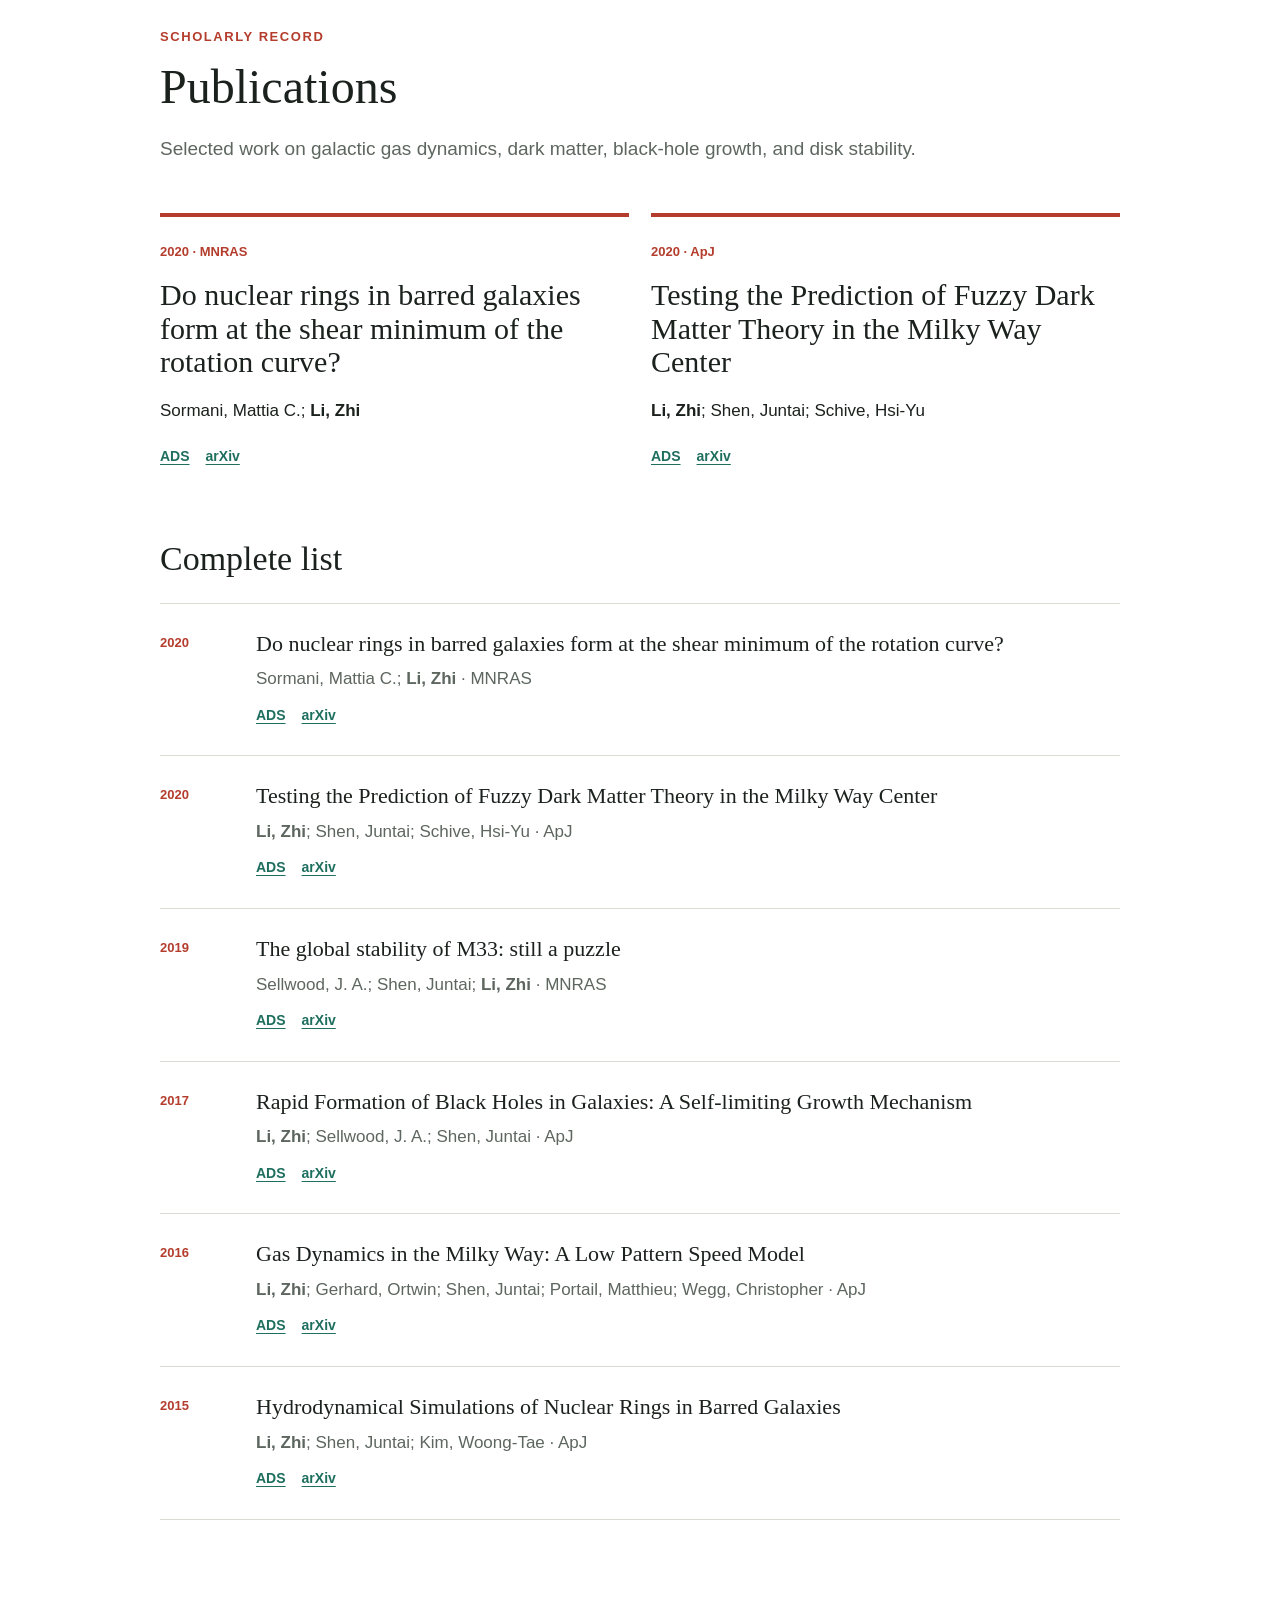
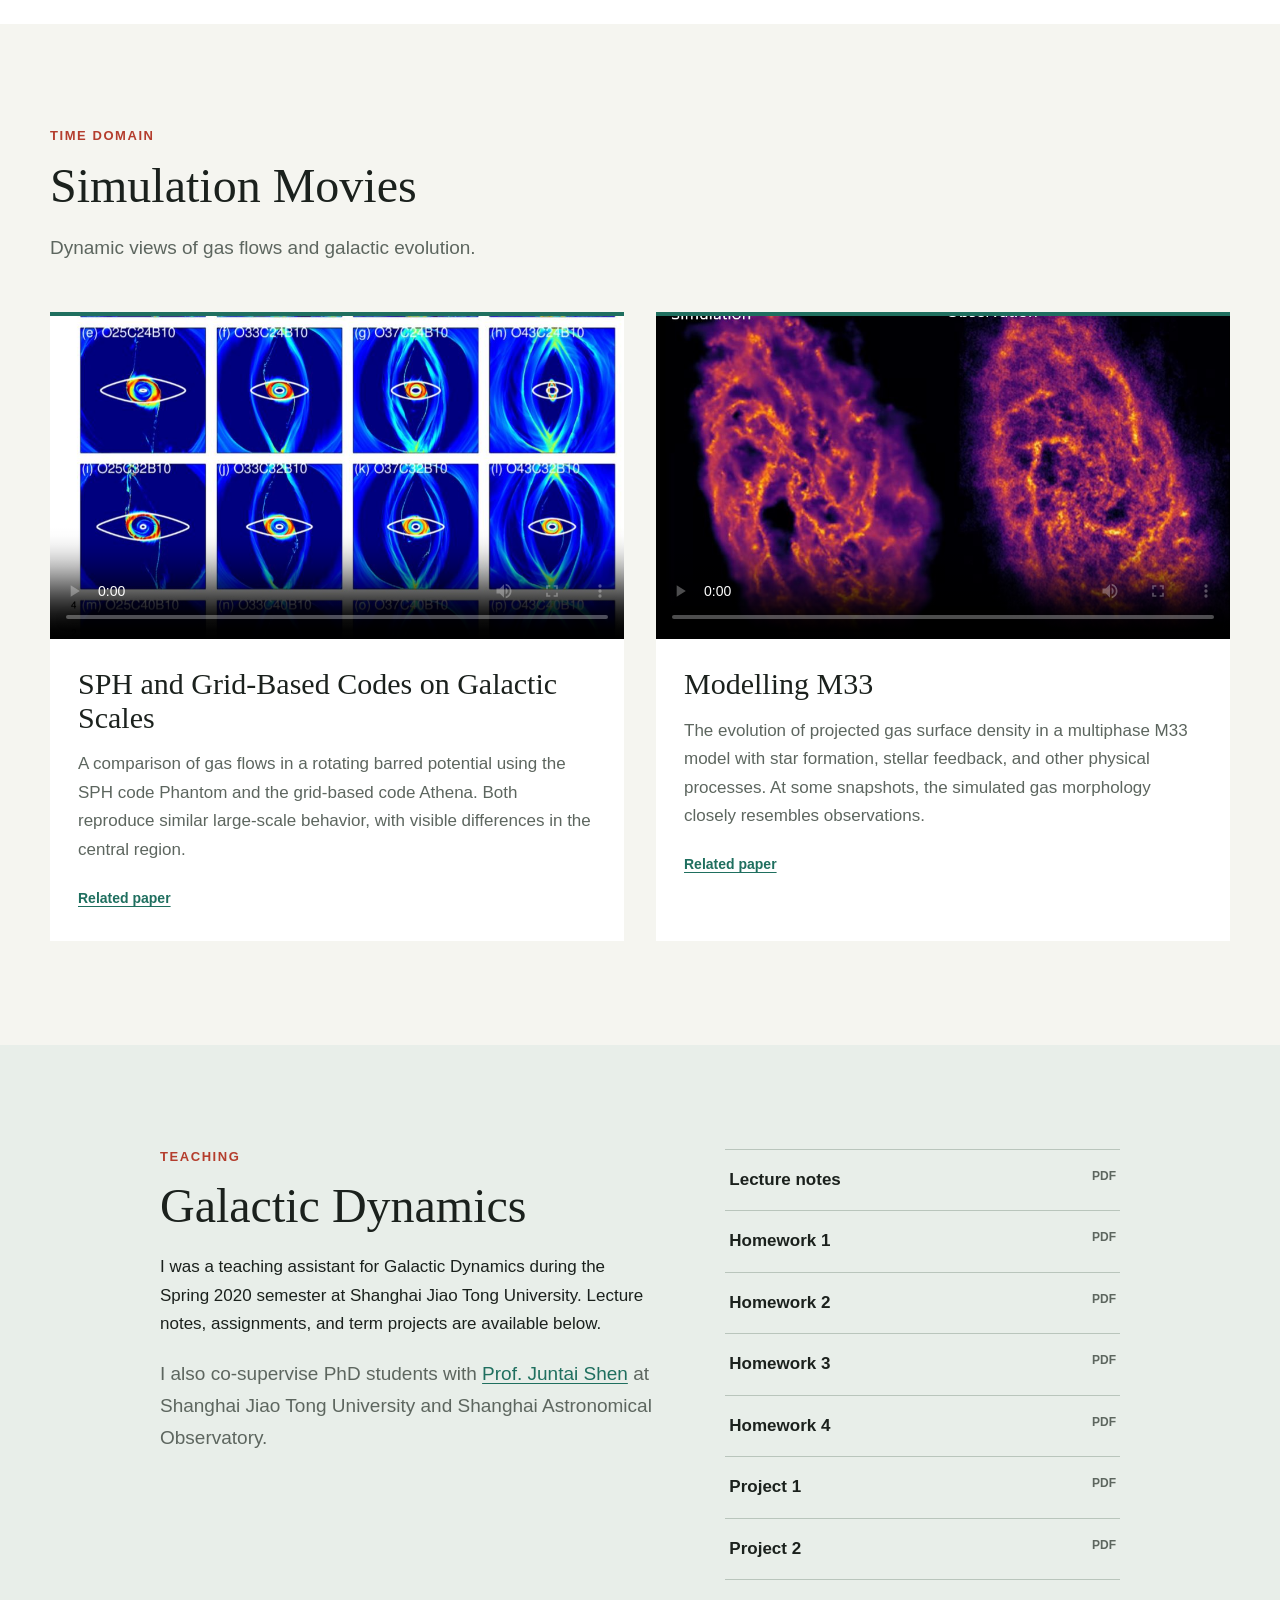
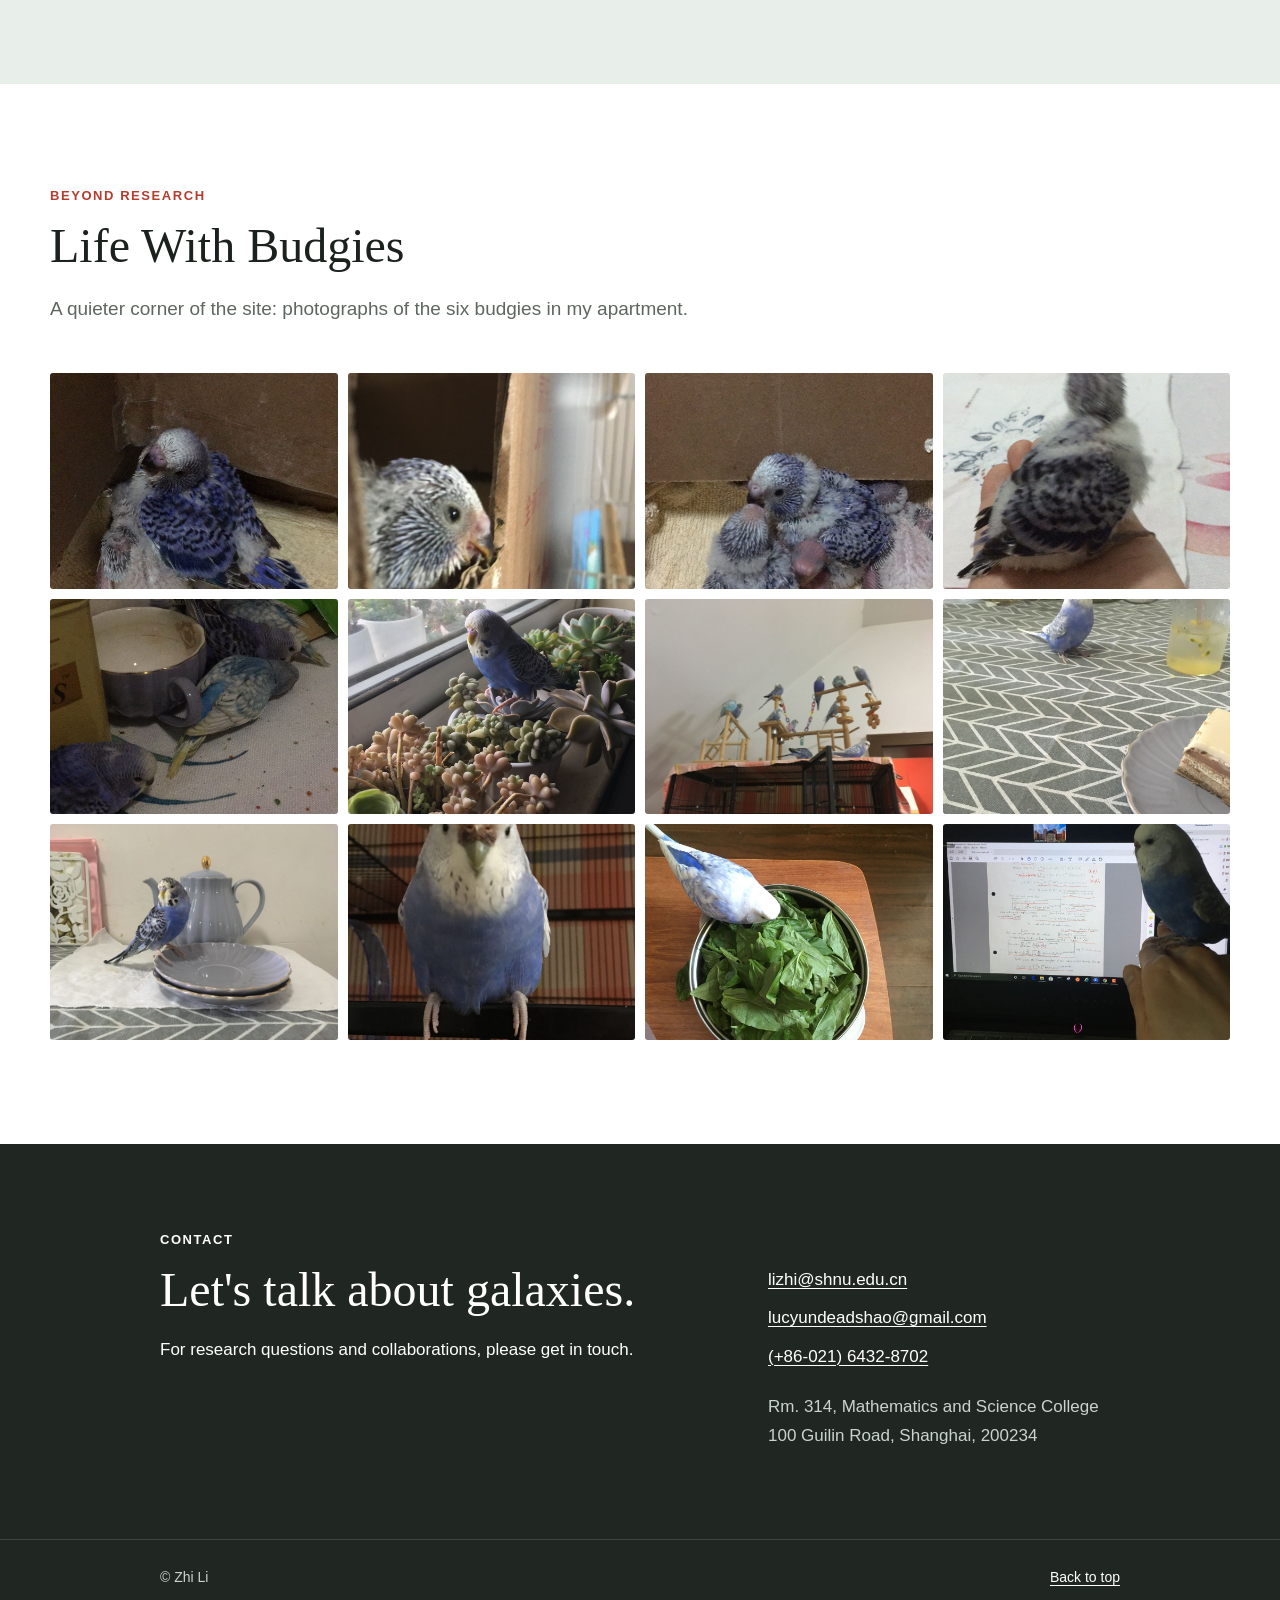
==== commit 3157e997: "Redesign academic homepage" ====
--- a/index.html
+++ b/index.html
@@ -1,650 +1,372 @@
-<!DOCTYPE HTML>
-<!--
-	Astral by HTML5 UP
-	html5up.net | @ajlkn
-	Free for personal and commercial use under the CCA 3.0 license (html5up.net/license)
--->
+<!doctype html>
 <html lang="en">
-	<head>
-		<title>Zhi Li | Theoretical and Computational Astrophysicist</title>
-		<meta charset="utf-8" />
-		<meta name="viewport" content="width=device-width, initial-scale=1, user-scalable=no" />
-		<meta name="description" content="Homepage of Zhi Li, a theoretical and computational astrophysicist studying gas dynamics in the Milky Way and nearby galaxies with numerical simulations." />
-		<meta name="author" content="Zhi Li" />
-		<meta name="robots" content="index, follow" />
-		<link rel="canonical" href="https://lucyundead.github.io/zhilihomepage/" />
-		<meta property="og:type" content="profile" />
-		<meta property="og:title" content="Zhi Li | Theoretical and Computational Astrophysicist" />
-		<meta property="og:description" content="Homepage of Zhi Li, a theoretical and computational astrophysicist studying gas dynamics in the Milky Way and nearby galaxies with numerical simulations." />
-		<meta property="og:url" content="https://lucyundead.github.io/zhilihomepage/" />
-		<meta property="og:image" content="https://lucyundead.github.io/zhilihomepage/images/me.jpg" />
-		<meta name="twitter:card" content="summary" />
-		<link rel="stylesheet" href="assets/css/main.css" />
-		<noscript><link rel="stylesheet" href="assets/css/noscript.css" /></noscript>
-		<meta name="google-site-verification" content="oBYF6chEiy9U18MOYU5v5WsmsMX5_jWiu2ZfUGUrcXc" />
-		<script type="application/ld+json">
-		{
-			"@context": "https://schema.org",
-			"@type": "Person",
-			"name": "Zhi Li",
-			"alternateName": "Li Zhi",
-			"url": "https://lucyundead.github.io/zhilihomepage/",
-			"image": "https://lucyundead.github.io/zhilihomepage/images/me.jpg",
-			"jobTitle": "Associate Research Fellow",
-			"worksFor": {
-				"@type": "Organization",
-				"name": "Shanghai Key Lab for Astrophysics, Shanghai Normal University",
-				"url": "https://web.shnu.edu.cn/keylab/main.htm"
-			},
-			"email": "mailto:lizhi@shnu.edu.cn",
-			"knowsAbout": [
-				"Computational astrophysics",
-				"Galactic dynamics",
-				"Gas dynamics",
-				"Numerical simulations",
-				"Milky Way"
-			],
-			"sameAs": [
-				"https://github.com/lucyundead",
-				"https://scholar.google.com/citations?user=xCbMF6AAAAAJ&hl=en",
-				"https://ui.adsabs.harvard.edu/user/libraries/DC8a_hj5T72KiO0jon0PYw",
-				"https://orcid.org/0000-0002-0627-8009"
-			]
-		}
-		</script>
-	</head>
-	<body class="is-preload">
-		
-		
-		
-		
-
-		<!-- Wrapper-->
-			<div id="wrapper">
-
-				<!-- Nav -->
-					<nav id="nav">
-						<a href="#" class="icon solid fa-home"><span>Home</span></a>
-						<a href="#research" class="icon solid fa-desktop"><span>Research</span></a>
-						<a href="#publication" class="icon solid fa-book-open"><span>Publication</span></a>
-						<a href="#movies" class="icon solid fa-video"><span>Movies</span></a>
-						<a href="#teaching" class="icon solid fa-chalkboard-teacher"><span>Teaching</span></a>
-						<a href="#gallery" class="icon solid fa-image"><span>Gallery</span></a>
-						<a href="#contact" class="icon solid fa-dove"><span>Contact</span></a>
-					</nav>
-				
-				
-				
-				
-
-				<!-- Main -->
-					<div id="main">
-						
-						
-						
-						
-
-						<!-- Me -->
-												
-							<article id="home" class="panel intro">
-								<header>
-									<h1 style="font-size:40px; font-family:Copperplate">
-										Zhi Li (李智)
-									</h1>
-									<h6 style="font-style:italic; font-size:22px; color:LightSteelBlue; font-family:Lucida Bright">
-										Theoretical and Computational Astrophysicist
-									</h6>
-						
-									<p style="font-size:18px; font-family:Perpetua; color:DimGray; margin-top: 18px">
-										
-										I am an associate research fellow at <a href="https://web.shnu.edu.cn/keylab/main.htm" target="_blank" rel="noopener noreferrer">
-										Shanghai Key Lab for Astrophysics</a>, <a href="https://english.shnu.edu.cn/" target="_blank" rel="noopener noreferrer">
-										Shanghai Normal University</a>. My current research interests focus on gas dynamics in
-										our Milky Way and nearby isolated galaxies using numerical simulations. This would help us better
-										understand many problems as the origin of various features in galaxies, 
-										the formation of supermassive black holes, and the nature of dark matter. More 
-										information could be found in my <a href="files/CV_zli.pdf" target="_blank">CV</a> and 
-										<a href="#research">research</a>. 
-										
-									</p>
-									<p style="font-size:18px; font-family:Perpetua; color:DimGray">
-										<strong>Profiles:</strong>
-										<a href="https://scholar.google.com/citations?user=xCbMF6AAAAAJ&amp;hl=en" target="_blank" rel="me noopener noreferrer">Google Scholar</a> &middot;
-										<a href="https://ui.adsabs.harvard.edu/user/libraries/DC8a_hj5T72KiO0jon0PYw" target="_blank" rel="me noopener noreferrer">ADS Library</a> &middot;
-										<a href="https://orcid.org/0000-0002-0627-8009" target="_blank" rel="me noopener noreferrer">ORCID</a>
-									</p>
-
-								</header>
-								<a href="#gallery" class="jumplink pic">
-									<span class="arrow icon solid fa-chevron-right"><span>See my work</span></span>
-									<img src="images/me.jpg" alt="" />
-								</a>
-							</article>
-						
-						
-						
-						
-						
-						
-						<!-- Research -->
-							<article id="research" class="panel">
-								<header class="major">
-									<h2 style="color:DodgerBlue; text-decoration: underline;font-family:Courier">Ongoing Works</h2>
-								</header>
-								<p style="font-family:Perpetua">
-								</p>
-								<section>
-
-									<div class="row">
-										
-										<div class="col-6 col-12-medium">
-											<a class="image fit" href="#research"> 
-											<img alt="" src="images/S2Bgas.png"></a>
-											</br>
-											<h6 style="font-family:Times; font-size:25px">Gas Flows in Double-Barred Galaxies</h6>											
-											<p style="font-size:20px; font-family:Perpetua; margin-top: 15px"> 
-												
-												Galaxies with an inner (smaller) bar that is nested inside an outer (larger) bar are called double-barred
-												galaxies. These type of galaxies have unique dynamical properties and may help regulating the evolution of 
-												central black holes. With the help of high-resolution numerical simulation, I am investigating the gas flow 
-												patterns in a self-consistent double-barred galaxy model and see whether this system could drive gas from a few 
-												kpc down to central parsecs. 
-												
-											</p>
-										</div>
-									
-									
-										<div class="col-6 col-12-medium">
-											<a class="image fit" href="#research"> 
-											<img alt="" src="images/cmz.jpg"></a>
-											</br>
-											<h6 style="font-family:Times; font-size:25px">Dynamics of the Nuclear Stellar Disk and the Central Molecular Zone</h6>
-											<p style="font-size:20px; font-family:Perpetua; margin-top:15px"> 
-												Thick dust that shrouds the galactic center limits our knowledge on the Nuclear Stellar Disk (NSD) and Central Molecular Zone 
-												(CMZ), which lie at the very center of the Milky Way with a diameter of ~100-200 pc. Observations suggest that 
-												CMZ has a twisted ∞ shape viewed from the Sun, and its current star formation rate is quite low considering its high gas density. However, 
-												other studies have found that NSD is made of stars born in the dense CMZ gas, leaving the question of what regulates the star formation 
-												in extreme environments like CMZ. I am investigating what is the mechanism o form a self-consistent CMZ+NSD in a typical Milky Way mass galaxy, 
-												and how can we constrain the current star formation theories by studying the properties of CMZ and NSD. 
-											</p>
-										</div>
-									
-										
-										<div class="col-6 col-12-medium">
-											<a class="image fit" href="#research"> 
-											<img alt="" src="images/Bessel2.png"></a>
-											</br>
-											<h6 style="font-family:Times; font-size:25px">Peculiar Motions of Masers in the MW</h6>
-											<p style="font-size:20px; font-family:Perpetua; margin-top: 15px"> 
-												
-												Recent BeSSeL2 result measured the 3D velocity and position of nearly 200 masers in the Milky Way with 
-												high-precision VLBI data. Some masers are found to have unexpected large non-circular peculiar 
-												motions (~50 km/s) around Persus arm and the Galactic bar end. This may related to the large-scale dynamics of the 
-												non-axis symmetric components of the Galaxy and is still not well-understood yet. With several galactic models, I am 
-												investigating the mechanisim to produce such masers with large peculiar motions and how could we learn more 
-												about our Galaxy from these models. 
-												
-											</p>
-										</div>
-
-
-										
-				
-									
-									</div>
-								</section>	
-								
-								<header>
-									<h2 style="color:DodgerBlue; text-decoration: underline;font-family:Courier">Research Highlights</h2>
-								</header>
-						
-								<section>
-
-									<div class="row">
-										
-										
-										<div class="col-6 col-12-medium">
-											<a class="image fit" href="https://ui.adsabs.harvard.edu/abs/2020ApJ...889...88L/abstract" target="_blank"> 
-											<img alt="" src="images/fdm.jpg"></a>
-											</br>
-											<h6 style="font-family:Times; font-size:25px">Constraining Fuzzy Dark Matter Model</h6>
-											<p style="font-size:20px; font-family:Perpetua; margin-top: 15px"> 
-												Using the kinematics and shape of the gas in the central part of the Milky Way, we tried to constrain the 
-												particle mass of Fuzzy Dark Matter (FDM), a theory that describes the dark matter as very light bosons 
-												that have de broglie wavelength on galactic scales. Our results favours a boson mass of 2-7×10<sup>-22</sup>eV, 
-												and this range could be further improved if we have a better detemination of the mass-to-light ratio of the stars at the 
-												Galactic Center. This work was highlighted by <a href="https://aasnova.org/2020/08/14/when-dark-matter-gets-fuzzy/" target="_blank">AAS NOVA.</a>
-											</p>
-										</div>
-										
-										
-										<div class="col-6 col-12-medium">
-											<a class="image fit" href="https://ui.adsabs.harvard.edu/abs/2020MNRAS.494.6030S/abstract" target="_blank"> 
-											<img alt="" src="images/acousticinstability.JPG"></a>
-											</br>
-											<h6 style="font-family:Times; font-size:25px">Acoustic Instability of Gas Disks</h6>
-											<p style="font-size:20px; font-family:Perpetua; margin-top: 15px"> 
-												The <a href="https://ui.adsabs.harvard.edu/abs/1999ApJ...520..592M/abstract">acoustic instability</a> was proposed 
-												to be the mechanism to drive turbulence in the Milky Way’s Central Molecular Zone. We found this instability 
-												is a spurious result, at least for the case of non-self-gravitating gas with isothermal EoS. Perturbations that are predicted 
-												to be acoustically unstable wind up and eventually propagate off to infinity, so that the system is actually stable. On the other hand, 
-												a "geometric growth" of the perturbation wave may happen if the group velocity of the wave propogrates inwards from outer region. 
-												
-											</p>
-										</div>
-
-
-										<div class="col-6 col-12-medium">
-											<a class="image fit" href="https://ui.adsabs.harvard.edu/abs/2019MNRAS.486.4710S/abstract" target="_blank"> 
-											<img alt="" src="images/M33.JPG"></a>
-											</br>
-											<h6 style="font-family:Times; font-size:25px">Stability of M33</h6>
-											<p style="font-size:20px; font-family:Perpetua; margin-top: 15px">
-												
-												We constructed <i>N</i>-body+hydro models for the Local Group galaxy M33. We found that the current state of M33 is 
-												probably unstable, which leads to the formation of a strong bar in our models within 1 Gyr. However, 
-												the morphology of gas disk in our models well-matched the observed one even after the bar formation, leaving 
-												interesting questions on how the two disks interact with each other. 
-												A movie of gas surface density in our model could be found <a href="#movies">here</a>. The survival of the 
-												current state of this exceptionally well-studied galaxy is not yet understood. 
-												We also suspect that many other unbarred galaxies present a similar puzzle. 
-											</p>
-										</div>
-									
-										<div class="col-6 col-12-medium">
-											<a class="image fit" href="https://ui.adsabs.harvard.edu/abs/2017ApJ...850...67L/abstract" target="_blank"> 
-											<img alt="" src="images/SMBH.JPG"></a>
-											</br>
-											<h6 style="font-family:Times; font-size:25px">Rapid Formation of Suppermassive Black Holes</h6>
-											<p style="font-size:20px; font-family:Perpetua; margin-top: 15px"> 
-															
-												We argue in this study that bars drive gas right into the nucleus in the early stages of disk galaxy formation, where a nuclear star cluster and perhaps 
-												a massive black hole could be created. The process is self-limiting, however, because inflow stalls at a nuclear ring once the mass of gas and stars 
-												in the nucleus exceeds ∼1% of the disk mass, which shuts off rapid growth of the black hole. The less massive SMBHs in disk galaxies that lack a 
-												significant classical bulge (e.g. the Milky Way) may originate from such a scenario. This work was also on some 
-												<a href="http://digitalpaper.stdaily.com/http_www.kjrb.com/kjrb/html/2017-12/28/content_384981.htm?div=-1" target="_blank">newspapers</a>
-												and <a href="http://www.cas.cn/syky/201712/t20171211_4626403.shtml" target="_blank">websites</a>.
-											</p>
-										</div>
-									
-										<div class="col-6 col-12-medium">
-											<a class="image fit" href="https://ui.adsabs.harvard.edu/abs/2016ApJ...824...13L/abstract" target="_blank"> 
-											<img alt="" src="images/lvdiagram.JPG"></a>
-											</br>
-											<h6 style="font-family:Times; font-size:25px">Gas Dynamics in the Milky Way</h6>
-											<p style="font-size:20px; font-family:Perpetua; margin-top: 15px"> 
-											
-												How could we know the morphology of our own galaxy as we see it from edge-on? To answer this question, we have to combine the observed 
-												gas density and kinematics and build dynamical models. 
-												We present gas flow models for the Milky Way based on realistic galactic potentials constrained by the density of red clump giants 
-												in the Galactic bulge. We can reproduce many features in the observed longitude-velocity diagram with a bar pattern speed of 33 km/s/kpc and 
-												a spiral pattern speed of 23 km/s/kpc. The shape and kinematics of the nuclear ring, Bania’s Clump 2, the Connecting arm, the 
-												Near and Far 3-kpc arms, the Molecular Ring, and the spiral arm tangent points in our simulations are comparable to those in the 
-												observations. Our result favours that a low bar pattern speed for the Milky Way compared to previous gas models, but this value is
-												more consistent with other independent studies. 
-												
-											</p>
-										</div>
-										
-										<div class="col-6 col-12-medium">
-											<a class="image fit" href="https://ui.adsabs.harvard.edu/abs/2015ApJ...806..150L/abstract" target="_blank"> 
-											<img alt="" src="images/nuclearring.JPG"></a>
-											</br>
-											<h6 style="font-family:Times; font-size:25px">Nuclear Rings in Barred Galaxies</h6>
-											<p style="font-size:20px; font-family:Perpetua; margin-top: 15px"> 
-												
-												We studied the formation of nuclear rings in barred galaxies by hydrodynamical simulations.  
-												The nuclear rings formed in our simulations can be divided into two groups: one group is nearly round 
-												and the other is highly elongated. We find that roundish rings may not form when the bar pattern speed is too high or the bulge central 
-												density is too low. We also study the periodic orbits in our galaxy models, and find that the concept of inner Lindblad resonance (ILR) 
-												may be generalized by the extent of <i>x</i>2 orbits. We found nuclear rings 
-												form exactly at the radius where the residual angular momentum of infalling gas balances the centrifugal force. 
-												Our result may have important implications for using nuclear rings to measure the parameters 
-												of real barred galaxies with 2D IFU gas kinematics. 
-												
-											</p>
-										</div>
-									
-									</div>
-								</section>
-						
-					
-								
-							</article>
-						
-						
-						
-						
-						
-						
-						<!-- Publication -->
-							<article id="publication" class="panel">
-								<header>
-									<h3 style="color:Tomato; text-decoration: underline; font-family:Lucida Bright">First & Second Authour Papers</h3>
-								</header>
-								
-								
-								<ol reversed="">
-                                    					<li>
-                                    						<p style="font-size:24px; font-family:Perpetua">
-                                        					<b>"Do nuclear rings in barred galaxies form at the shear minimum of the rotation curve?"</b>
-                                       						<br>
-										Sormani, Mattia C.; <b>Li, Zhi</b>, 2020, MNRAS 
-											(<a style="color:#4acaa8" href="https://ui.adsabs.harvard.edu/abs/2020MNRAS.494.6030S/abstract" target="_blank">ADS</a>,
-											 <a style="color:#4acaa8" href="https://arxiv.org/abs/2002.10559" target="_blank">arXiv</a>)
-                                   						</p>
-                                    					</li>
-                                    					<li>
-                                   					 	<p style="font-size:24px; font-family:Perpetua">
-                                        					<b>"Testing the Prediction of Fuzzy Dark Matter Theory in the Milky Way Center"</b>
-                                       						<br>
-										<b> Li, Zhi</b>; Shen, Juntai; Schive, Hsi-Yu, 2020, ApJ 
-											(<a style="color:#4acaa8" href="https://ui.adsabs.harvard.edu/abs/2020ApJ...889...88L/abstract" target="_blank">ADS</a>,
-											 <a style="color:#4acaa8" href="https://arxiv.org/abs/2001.00318" target="_blank">arXiv</a>)
-                                    						</p>
-									</li>
-									<li>
-                                   					 	<p style="font-size:24px; font-family:Perpetua">
-                                        					<b>"Rapid Formation of Black Holes in Galaxies: A Self-limiting Growth Mechanism "</b>
-                                       						<br>
-										<b> Li, Zhi</b>; Sellwood, J. A.; Shen, Juntai, 2017, ApJ
-											(<a style="color:#4acaa8" href="https://ui.adsabs.harvard.edu/abs/2017ApJ...850...67L/abstract" target="_blank">ADS</a>,
-											 <a style="color:#4acaa8" href="https://arxiv.org/abs/1710.04683" target="_blank">arXiv</a>)
-                                    						</p>
-									</li>
-									<li>
-                                   					 	<p style="font-size:24px; font-family:Perpetua">
-                                        					<b>"Gas Dynamics in the Milky Way: A Low Pattern Speed Model "</b>
-                                       						<br>
-										<b> Li, Zhi </b>; Gerhard, Ortwin; Shen, Juntai; Portail, Matthieu; Wegg, Christopher, 2016, ApJ
-											(<a style="color:#4acaa8" href="https://ui.adsabs.harvard.edu/abs/2016ApJ...824...13L/abstract" target="_blank">ADS</a>,
-											 <a style="color:#4acaa8" href="https://arxiv.org/abs/1603.09650" target="_blank">arXiv</a>)
-                                    						</p>
-									</li>
-									<li>
-                                   					 	<p style="font-size:24px; font-family:Perpetua">
-                                        					<b>"Hydrodynamical Simulations of Nuclear Rings in Barred Galaxies "</b>
-                                       						<br>
-										<b> Li, Zhi </b>; Shen, Juntai; Kim, Woong-Tae, 2015, ApJ
-											(<a style="color:#4acaa8" href="https://ui.adsabs.harvard.edu/abs/2015ApJ...806..150L/abstract" target="_blank">ADS</a>,
-											 <a style="color:#4acaa8" href="https://arxiv.org/abs/1503.02594" target="_blank">arXiv</a>)
-                                    						</p>
-									</li>
-                                    				</ol>
-								
-								<header>
-									<h3 style="color:Tomato; text-decoration: underline; font-family:Lucida Bright">Other Publications</h3>
-								</header>
-								
-								<ol reversed="">
-                                    					<li>
-                                    						<p style="font-size:24px; font-family:Perpetua">
-                                        					<b>"The global stability of M33: still a puzzle"</b>
-                                       						<br>
-										Sellwood, J. A.; Shen, Juntai; <b>Li, Zhi</b>, 2019, MNRAS 
-											(<a style="color:#4acaa8" href="https://ui.adsabs.harvard.edu/abs/2019MNRAS.486.4710S/abstract" target="_blank">ADS</a>,
-											 <a style="color:#4acaa8" href="https://arxiv.org/abs/1902.07222" target="_blank">arXiv</a>)
-                                   						</p>
-                                    					</li>
-
-                                    				</ol>
-								
-								
-							</article>
-								
-								
-								
-						
-						
-
-						<!-- Movies -->
-							<article id="movies" class="panel">
-								<div class="box post" style="border:1px solid black;">
-	    								<video width="100%" id="video" style="float:left; margin-right: 40px" preload="metadata" controls="">
-	        							<source src="http://hubble.shao.ac.cn/~zli/SPH_grid_compare.mp4" type="video/mp4">
-	        							</video> 		
-									<div align="justify" class="inner">
-										<h6 style="font-family:Copperplate; font-size:28px; margin-left: 25px">SPH and Grid-based Codes on Galactic Scales</h6>
-										<p style="font-size:18px; font-family:Perpetua; margin-right: 25px; margin-left: 25px; margin-top: 25px"> 
-											The movie shows a comparison for simulating gas flows in a rotating barred potential, by using
-											a SPH code Phantom and a grid-based code athena. The potential is adopted to
-											be the same as the canonical model in 
-											<a href="https://ui.adsabs.harvard.edu/abs/2015ApJ...806..150L/abstract" target="_blank"> 
-											Li et al. (2015) </a>. The gas behaviors in both codes are similar but the differences are 
-											also clear, especially at the centeral part. 
-											
-										</p></div>
-								</div>
-								
-								<br />
-								
-								<div class="box post" style="border:1px solid black;">
-	    								<video width="55%" id="video" style="float:left; margin-right: 40px" preload="metadata" controls="">
-	        							<source src="http://hubble.shao.ac.cn/~zli/M33.mp4" type="video/mp4">
-	        							</video> 		
-									<div align="justify" class="inner">
-										<h6 style="font-family:Copperplate; font-size:28px">Modelling M33</h6>
-										<p style="font-size:18px; font-family:Perpetua; margin-right: 25px; margin-top: 18px"> 
-											This video shows the evolution of the projected gas surface density in our  
-											<a href="https://ui.adsabs.harvard.edu/abs/2019MNRAS.486.4710S/abstract" target="_blank"> 
-											M33 model</a>. The model includes multiphase gas, star formation & stellar feedback, 
-											and many other physics modules, which leads to the formation of various interesting gas structures.
-											The morphology of our gas disk is quite similar to the observed one at some snapshots. 
-											
-										</p></div>
-								</div>
-								
-										
-							</article>
-								
-								
-								
-								
-								
-						<!-- Teaching -->
-							<article id="teaching" class="panel">
-								<header>
-									<h2 style="font-family:Lucida Bright; color:LightSlateGray; text-decoration: underline">
-										Galactic Dynamics
-									</h2>
-								</header>
-								<p style="font-size:22px; font-family:Perpetua">
-									I was a teaching assistant for the course "Galactic Dynamics" in 2020 Spring semester of 
-									Shanghai Jiao Tong University. The lecture notes, homework assignments, and term projects could be found below. 
-									I am also co-supervising a few PhD students with 
-									<a href="http://hubble.shao.ac.cn/~shen/" target="_blank"> Prof. Juntai Shen</a> 
-									at Shanghai Jiao Tong University and Shanghai Astronomical Observatory. 
-								</p>
-								
-								<p></p>
-								
-								
-								<h3 style="font-size:30px; font-family:Copperplate">
-									2020 Spring semester at SJTU
-								</h3>
-								<li><a href="teaching/GD_Notes_2020.pdf" target="_blank">Lecture Notes (updating)</a></li>
-								<li><a href="teaching/GD_HW1_2020.pdf" target="_blank">Homework 1</a></li>
-								<li><a href="teaching/GD_HW2_2020.pdf" target="_blank">Homework 2</a></li>
-								<li><a href="teaching/GD_HW3_2020.pdf" target="_blank">Homework 3</a></li>
-								<li><a href="teaching/GD_HW4_2020.pdf" target="_blank">Homework 4</a></li>
-								<li><a href="teaching/GD_TP1_2020.pdf" target="_blank">Project 1</a></li>
-								<li><a href="teaching/GD_TP2_2020.pdf" target="_blank">Project 2</a></li>
-		
-								
-										
-							</article>
-								
-								
-						
-						
-
-						<!-- Gallery -->
-							<article id="gallery" class="panel">
-								<header>
-									<h2 style="font-family:Copperplate">Gallery</h2>
-								</header>
-								<p style="font-family:Perpetua">
-									Here are some photos that I take for my parrots (currently 6 budgies) at my apartment. 
-								</p>
-								<section>
-									<div class="row">
-										<div class="col-4 col-6-medium col-12-small">
-											<a href="#" class="image fit"><img src="images/bird00.jpg" alt=""></a>
-										</div>
-										<div class="col-4 col-6-medium col-12-small">
-											<a href="#" class="image fit"><img src="images/bird01.jpg" alt=""></a>
-										</div>
-										<div class="col-4 col-6-medium col-12-small">
-											<a href="#" class="image fit"><img src="images/bird02.jpg" alt=""></a>
-										</div>
-										<div class="col-4 col-6-medium col-12-small">
-											<a href="#" class="image fit"><img src="images/bird03.jpg" alt=""></a>
-										</div>
-										<div class="col-4 col-6-medium col-12-small">
-											<a href="#" class="image fit"><img src="images/bird04.jpg" alt=""></a>
-										</div>
-										<div class="col-4 col-6-medium col-12-small">
-											<a href="#" class="image fit"><img src="images/bird05.jpg" alt=""></a>
-										</div>
-										<div class="col-4 col-6-medium col-12-small">
-											<a href="#" class="image fit"><img src="images/bird06.jpg" alt=""></a>
-										</div>
-										<div class="col-4 col-6-medium col-12-small">
-											<a href="#" class="image fit"><img src="images/bird07.jpg" alt=""></a>
-										</div>
-										<div class="col-4 col-6-medium col-12-small">
-											<a href="#" class="image fit"><img src="images/bird08.jpg" alt=""></a>
-										</div>
-										<div class="col-4 col-6-medium col-12-small">
-											<a href="#" class="image fit"><img src="images/bird09.jpg" alt=""></a>
-										</div>
-										<div class="col-4 col-6-medium col-12-small">
-											<a href="#" class="image fit"><img src="images/bird10.jpg" alt=""></a>
-										</div>
-										<div class="col-4 col-6-medium col-12-small">
-											<a href="#" class="image fit"><img src="images/bird11.jpg" alt=""></a>
-										</div>
-									</div>
-								</section>
-							</article>
-						
-						
-						
-						
-						
-
-						<!-- Contact -->
-							<article id="contact" class="panel">
-								<header>
-									<h2 style="font-family:Copperplate">Contact me</h2>
-								</header>
-								
-								<p style="font-size:27px;font-family:Perpetua"> 
-									If you are interested in what I am doing and would like to build collaborations, 
-									do not hesitate to contact me!
-								</p>
-								
-								<ul class="contact">
-									<li class="icon solid fa-envelope"> 
-										<a href="mailto:lizhi@shnu.edu.cn" target="_top" style="font-size:22px; font-family:Verdana">
-											lizhi@shnu.edu.cn
-										</a>
-									</li>
-									<li class="icon solid fa-envelope"> 
-										<a href="mailto:lucyundeadshao@gmail.com" target="_top" style="font-size:22px; font-family:Verdana">											
-											lucyundeadshao@gmail.com											
-										</a>
-									</li>
-									<li class="icon solid fa-phone" >
-										<a style="font-size:22px; font-family:Verdana">
-											(+86-021) 6432-8702
-										</a>
-									</li>
-									<li class="icon solid fa-building">
-										<a style="font-size:22px; font-family:Verdana"> 
-											Rm. 314, Mathematics and Science College, 100 Guilin Road, Shanghai, 200234
-										</a>
-									</li>		
-								</ul>
-								
-								<!--
-								<div class="amap-demo">
-									<div class="el-vue-amap-container amap-box">
-										<div class="el-vue-amap amap-container" id="amap-vue" style="background: rgb(252, 249, 242); position: relative;">
-											<object data="about:blank" type="text/html" style="display: block; position: absolute; top: 0; left: 0; height: 100%; width: 100%; overflow: hidden; pointer-events: none; z-index: -1;">
-											</object>
-											<div class="amap-maps">
-												<div class="amap-drags">
-													<div class="amap-layers" style="transform: translateZ(0px);"><div class="amap-markers" style="left: 562px; top: 186px; position: absolute; z-index: 120;"><div class="amap-marker" style="left: 57px; top: -52px; display: block; z-index: 100; transform: rotate(0deg); transform-origin: 9px 31px 0px;"><div class="amap-marker-content" style="opacity: 1;"><div class="amap-simple-marker "><div class="amap-simple-marker-icon"><img class="amap-simple-marker-icon-img" src="//webapi.amap.com/theme/v1.3/markers/n/mark_b.png"></div></div></div></div></div><div class="amap-layer" style="left: 628px; top: 165px; display: block; position: absolute; z-index: 0;"><img style="left: 25px; top: -77px; width: 256px; height: 256px; position: absolute; z-index: 15;" src="https://webrd01.is.autonavi.com/appmaptile?lang=en&amp;size=1&amp;scale=1&amp;style=8&amp;x=27437&amp;y=13411&amp;z=15"><img style="left: 25px; top: -333px; width: 256px; height: 256px; position: absolute; z-index: 15;" src="https://webrd04.is.autonavi.com/appmaptile?lang=en&amp;size=1&amp;scale=1&amp;style=8&amp;x=27437&amp;y=13410&amp;z=15"><img style="left: -231px; top: -77px; width: 256px; height: 256px; position: absolute; z-index: 15;" src="https://webrd04.is.autonavi.com/appmaptile?lang=en&amp;size=1&amp;scale=1&amp;style=8&amp;x=27436&amp;y=13411&amp;z=15"><img style="left: -231px; top: -333px; width: 256px; height: 256px; position: absolute; z-index: 15;" src="https://webrd03.is.autonavi.com/appmaptile?lang=en&amp;size=1&amp;scale=1&amp;style=8&amp;x=27436&amp;y=13410&amp;z=15"><img style="left: -487px; top: -77px; width: 256px; height: 256px; position: absolute; z-index: 15;" src="https://webrd03.is.autonavi.com/appmaptile?lang=en&amp;size=1&amp;scale=1&amp;style=8&amp;x=27435&amp;y=13411&amp;z=15"><img style="left: 281px; top: -77px; width: 256px; height: 256px; position: absolute; z-index: 15;" src="https://webrd02.is.autonavi.com/appmaptile?lang=en&amp;size=1&amp;scale=1&amp;style=8&amp;x=27438&amp;y=13411&amp;z=15"><img style="left: 281px; top: -333px; width: 256px; height: 256px; position: absolute; z-index: 15;" src="https://webrd01.is.autonavi.com/appmaptile?lang=en&amp;size=1&amp;scale=1&amp;style=8&amp;x=27438&amp;y=13410&amp;z=15"><img style="left: -487px; top: -333px; width: 256px; height: 256px; position: absolute; z-index: 15;" src="https://webrd02.is.autonavi.com/appmaptile?lang=en&amp;size=1&amp;scale=1&amp;style=8&amp;x=27435&amp;y=13410&amp;z=15"><img style="left: -743px; top: -333px; width: 256px; height: 256px; position: absolute; z-index: 15;" src="https://webrd01.is.autonavi.com/appmaptile?lang=en&amp;size=1&amp;scale=1&amp;style=8&amp;x=27434&amp;y=13410&amp;z=15"><img style="left: -743px; top: -77px; width: 256px; height: 256px; position: absolute; z-index: 15;" src="https://webrd02.is.autonavi.com/appmaptile?lang=en&amp;size=1&amp;scale=1&amp;style=8&amp;x=27434&amp;y=13411&amp;z=15"><img style="left: 281px; top: 179px; width: 256px; height: 256px; position: absolute; z-index: 15;" src="https://webrd03.is.autonavi.com/appmaptile?lang=en&amp;size=1&amp;scale=1&amp;style=8&amp;x=27438&amp;y=13412&amp;z=15"><img style="left: 25px; top: 179px; width: 256px; height: 256px; position: absolute; z-index: 15;" src="https://webrd02.is.autonavi.com/appmaptile?lang=en&amp;size=1&amp;scale=1&amp;style=8&amp;x=27437&amp;y=13412&amp;z=15"><img style="left: -231px; top: 179px; width: 256px; height: 256px; position: absolute; z-index: 15;" src="https://webrd01.is.autonavi.com/appmaptile?lang=en&amp;size=1&amp;scale=1&amp;style=8&amp;x=27436&amp;y=13412&amp;z=15"><img style="left: -487px; top: 179px; width: 256px; height: 256px; position: absolute; z-index: 15;" src="https://webrd04.is.autonavi.com/appmaptile?lang=en&amp;size=1&amp;scale=1&amp;style=8&amp;x=27435&amp;y=13412&amp;z=15"><img style="left: -743px; top: 179px; width: 256px; height: 256px; position: absolute; z-index: 15;" src="https://webrd03.is.autonavi.com/appmaptile?lang=en&amp;size=1&amp;scale=1&amp;style=8&amp;x=27434&amp;y=13412&amp;z=15"></div></div>
-													<div class="amap-overlays"></div>
-												</div>
-											</div>
-											<div style="display: none;"></div>
-											<div class="amap-controls"><div class="amap-toolbar" style="left: 10px; top: 10px; visibility: visible;"><div class="amap-pancontrol" style="display: block; position: relative;"><div class="amap-pan-left"></div><div class="amap-pan-top"></div><div class="amap-pan-right"></div><div class="amap-pan-bottom"></div></div><div class="amap-locate" style="left: 17px; display: block; position: relative;"></div><div class="amap-zoomcontrol" style="left: 14px; position: relative;"><div class="amap-zoom-plus"></div><div class="amap-zoom-ruler" style="display: block;"><div class="amap-zoom-mask" style="height: 27px;"></div><div class="amap-zoom-cursor" style="top: 27px;"></div><div class="amap-zoom-labels"><div class="amap-zoom-label-street"></div><div class="amap-zoom-label-city"></div><div class="amap-zoom-label-province"></div><div class="amap-zoom-label-country"></div></div></div><div class="amap-zoom-minus"></div></div></div></div>
-											<a class="amap-logo"><img src="https://webapi.amap.com/theme/v1.3/logo@1x.png"></a>
-											<div class="amap-copyright" style="display: none; visibility: visible;">
-												
-												© 2020 AutoNavi 
-												<span class="amap-mcode">- GS(2019)6379号</span>
-											</div>
-										</div> 
-									</div>
-								</div> 
-								-->
-								
-								<!--
-								<form action="#" method="post">
-									<div>
-										<div class="row">
-											<div class="col-6 col-12-medium">
-												<input type="text" name="name" placeholder="Name" />
-											</div>
-											<div class="col-6 col-12-medium">
-												<input type="text" name="email" placeholder="Email" />
-											</div>
-											<div class="col-12">
-												<input type="text" name="subject" placeholder="Subject" />
-											</div>
-											<div class="col-12">
-												<textarea name="message" placeholder="Message" rows="6"></textarea>
-											</div>
-											<div class="col-12">
-												<input type="submit" value="Send Message" />
-											</div>
-										</div>
-									</div>
-								</form>
-								-->
-							</article>
-
-					</div>
-				
-				
-				
-				
-				
-
-				<!-- Footer -->
-					<div id="footer">
-						<ul class="copyright">
-							<li> © Zhi Li   <a href="mailto:lucyundeadshao@gmail.com" target="_top">lucyundeadshao@gmail.com</a></li>
-							<li> Design: <a href="http://html5up.net">HTML5 UP</a></li>, Based on Astral Template
-						</ul>
-					</div>
-
-			</div>
-
-		
-		
-		
-		
-		
-		<!-- Scripts -->
-			<script src="assets/js/jquery.min.js"></script>
-			<script src="assets/js/browser.min.js"></script>
-			<script src="assets/js/breakpoints.min.js"></script>
-			<script src="assets/js/util.js"></script>
-			<script src="assets/js/main.js"></script>
-
-	</body>
-</html>
+<head>
+  <meta charset="utf-8">
+  <meta name="viewport" content="width=device-width, initial-scale=1">
+  <title>Zhi Li | Theoretical and Computational Astrophysicist</title>
+  <meta name="description" content="Homepage of Zhi Li, a theoretical and computational astrophysicist studying gas dynamics in the Milky Way and nearby galaxies with numerical simulations.">
+  <meta name="author" content="Zhi Li">
+  <meta name="robots" content="index, follow">
+  <link rel="canonical" href="https://lucyundead.github.io/zhilihomepage/">
+  <meta property="og:type" content="profile">
+  <meta property="og:title" content="Zhi Li | Theoretical and Computational Astrophysicist">
+  <meta property="og:description" content="Homepage of Zhi Li, a theoretical and computational astrophysicist studying gas dynamics in the Milky Way and nearby galaxies with numerical simulations.">
+  <meta property="og:url" content="https://lucyundead.github.io/zhilihomepage/">
+  <meta property="og:image" content="https://lucyundead.github.io/zhilihomepage/images/me.jpg">
+  <meta name="twitter:card" content="summary">
+  <meta name="google-site-verification" content="oBYF6chEiy9U18MOYU5v5WsmsMX5_jWiu2ZfUGUrcXc">
+  <link rel="stylesheet" href="assets/css/site.css">
+  <script type="application/ld+json">
+  {
+    "@context": "https://schema.org",
+    "@type": "Person",
+    "name": "Zhi Li",
+    "alternateName": "Li Zhi",
+    "url": "https://lucyundead.github.io/zhilihomepage/",
+    "image": "https://lucyundead.github.io/zhilihomepage/images/me.jpg",
+    "jobTitle": "Associate Research Fellow",
+    "worksFor": {
+      "@type": "Organization",
+      "name": "Shanghai Key Lab for Astrophysics, Shanghai Normal University",
+      "url": "https://web.shnu.edu.cn/keylab/main.htm"
+    },
+    "email": "mailto:lizhi@shnu.edu.cn",
+    "knowsAbout": [
+      "Computational astrophysics",
+      "Galactic dynamics",
+      "Gas dynamics",
+      "Numerical simulations",
+      "Milky Way"
+    ],
+    "sameAs": [
+      "https://github.com/lucyundead",
+      "https://scholar.google.com/citations?user=xCbMF6AAAAAJ&hl=en",
+      "https://ui.adsabs.harvard.edu/user/libraries/DC8a_hj5T72KiO0jon0PYw",
+      "https://orcid.org/0000-0002-0627-8009"
+    ]
+  }
+  </script>
+</head>
+<body>
+  <a class="skip-link" href="#main-content">Skip to content</a>
+
+  <header class="site-header">
+    <div class="header-inner">
+      <a class="site-name" href="#home" aria-label="Zhi Li, home">Zhi Li</a>
+      <nav class="desktop-nav" aria-label="Primary navigation">
+        <a href="#research">Research</a>
+        <a href="#publication">Publications</a>
+        <a href="#movies">Movies</a>
+        <a href="#teaching">Teaching</a>
+        <a href="#gallery">Beyond Research</a>
+        <a href="#contact">Contact</a>
+      </nav>
+      <details class="mobile-nav">
+        <summary>Menu</summary>
+        <nav aria-label="Mobile navigation">
+          <a href="#research">Research</a>
+          <a href="#publication">Publications</a>
+          <a href="#movies">Movies</a>
+          <a href="#teaching">Teaching</a>
+          <a href="#gallery">Beyond Research</a>
+          <a href="#contact">Contact</a>
+        </nav>
+      </details>
+    </div>
+  </header>
+
+  <main id="main-content">
+    <section id="home" class="hero" aria-labelledby="hero-title">
+      <img class="hero-media" src="images/cmz.jpg" alt="Simulation of gas in the Milky Way's Central Molecular Zone">
+      <div class="hero-shade" aria-hidden="true"></div>
+      <div class="hero-content">
+        <p class="eyebrow">Computational astrophysics</p>
+        <h1 id="hero-title">Zhi Li</h1>
+        <p class="hero-statement">Mapping the dynamics of galaxies.</p>
+        <p class="hero-role">Associate Research Fellow at
+          <a href="https://web.shnu.edu.cn/keylab/main.htm" target="_blank" rel="noopener noreferrer">Shanghai Key Lab for Astrophysics</a>,
+          <a href="https://english.shnu.edu.cn/" target="_blank" rel="noopener noreferrer">Shanghai Normal University</a>.
+        </p>
+        <div class="hero-actions" aria-label="Academic profiles and curriculum vitae">
+          <a class="primary-action" href="files/CV_zli.pdf" target="_blank">View CV</a>
+          <a href="https://scholar.google.com/citations?user=xCbMF6AAAAAJ&amp;hl=en" target="_blank" rel="me noopener noreferrer">Google Scholar</a>
+          <a href="https://ui.adsabs.harvard.edu/user/libraries/DC8a_hj5T72KiO0jon0PYw" target="_blank" rel="me noopener noreferrer">ADS Library</a>
+          <a href="https://orcid.org/0000-0002-0627-8009" target="_blank" rel="me noopener noreferrer">ORCID</a>
+        </div>
+      </div>
+    </section>
+
+    <section class="about-band" aria-labelledby="about-title">
+      <div class="content about-layout">
+        <img class="portrait" src="images/me.jpg" alt="Portrait of Zhi Li">
+        <div>
+          <p class="eyebrow dark">About</p>
+          <h2 id="about-title">How gas shapes galaxies</h2>
+          <p class="lead">I study gas dynamics in the Milky Way and nearby isolated galaxies using numerical simulations.</p>
+          <p>My work explores the origin of galactic structures, the formation of supermassive black holes, and the nature of dark matter. I combine dynamical models with observations to understand how galaxies evolve from their largest structures down to their central regions.</p>
+        </div>
+      </div>
+    </section>
+
+    <section id="research" class="section" aria-labelledby="research-title">
+      <div class="content wide">
+        <header class="section-header">
+          <p class="eyebrow dark">Current questions</p>
+          <h2 id="research-title">Research</h2>
+          <p>Numerical experiments connect the observable structure of galaxies to the physical processes operating within them.</p>
+        </header>
+
+        <div class="research-grid">
+          <article class="research-feature">
+            <img src="images/S2Bgas.png" alt="Gas-flow simulation in a double-barred galaxy" loading="lazy">
+            <div class="research-copy">
+              <p class="research-number">01</p>
+              <h3>Gas Flows in Double-Barred Galaxies</h3>
+              <p>Galaxies with an inner bar nested inside an outer bar have unique dynamical properties and may help regulate the evolution of central black holes. With high-resolution numerical simulations, I investigate gas-flow patterns in a self-consistent double-barred galaxy and whether they can drive gas from kiloparsec scales down to the central parsecs.</p>
+            </div>
+          </article>
+
+          <article class="research-feature">
+            <img src="images/cmz.jpg" alt="Model of the Central Molecular Zone and Nuclear Stellar Disk" loading="lazy">
+            <div class="research-copy">
+              <p class="research-number">02</p>
+              <h3>Nuclear Stellar Disk and Central Molecular Zone</h3>
+              <p>Dust obscuration limits our knowledge of the Nuclear Stellar Disk and Central Molecular Zone at the center of the Milky Way. I investigate how a self-consistent CMZ and NSD form in a Milky Way-mass galaxy, what regulates star formation in this extreme environment, and how their properties can constrain current star-formation theories.</p>
+            </div>
+          </article>
+
+          <article class="research-feature">
+            <img src="images/Bessel2.png" alt="Milky Way maser positions and peculiar motions" loading="lazy">
+            <div class="research-copy">
+              <p class="research-number">03</p>
+              <h3>Peculiar Motions of Masers in the Milky Way</h3>
+              <p>High-precision VLBI measurements reveal masers with unexpectedly large non-circular motions near the Perseus arm and the end of the Galactic bar. With several Galactic models, I investigate the mechanisms that produce these motions and what they can tell us about the Milky Way's non-axisymmetric structure.</p>
+            </div>
+          </article>
+        </div>
+
+        <div class="subsection-heading">
+          <p class="eyebrow dark">Selected results</p>
+          <h3>Research highlights</h3>
+        </div>
+
+        <div class="highlight-grid">
+          <article class="highlight-card">
+            <a href="https://ui.adsabs.harvard.edu/abs/2020ApJ...889...88L/abstract" target="_blank" rel="noopener noreferrer">
+              <img src="images/fdm.jpg" alt="Model constraints on fuzzy dark matter" loading="lazy">
+            </a>
+            <div>
+              <h4>Constraining Fuzzy Dark Matter</h4>
+              <p>Gas kinematics and morphology in the Milky Way center favor a boson mass of 2&ndash;7 &times; 10<sup>&minus;22</sup> eV. Better stellar mass-to-light measurements could tighten this range. The work was highlighted by <a href="https://aasnova.org/2020/08/14/when-dark-matter-gets-fuzzy/" target="_blank" rel="noopener noreferrer">AAS Nova</a>.</p>
+            </div>
+          </article>
+
+          <article class="highlight-card">
+            <a href="https://ui.adsabs.harvard.edu/abs/2020MNRAS.494.6030S/abstract" target="_blank" rel="noopener noreferrer">
+              <img src="images/acousticinstability.JPG" alt="Wave evolution in a gaseous galactic disk" loading="lazy">
+            </a>
+            <div>
+              <h4>Acoustic Instability of Gas Disks</h4>
+              <p>We found that the proposed acoustic instability is spurious for non-self-gravitating isothermal gas. Predicted unstable perturbations wind up and propagate away, while geometric growth can occur for waves whose group velocity moves inward.</p>
+            </div>
+          </article>
+
+          <article class="highlight-card">
+            <a href="https://ui.adsabs.harvard.edu/abs/2019MNRAS.486.4710S/abstract" target="_blank" rel="noopener noreferrer">
+              <img src="images/M33.JPG" alt="Simulated gas surface density in M33" loading="lazy">
+            </a>
+            <div>
+              <h4>Stability of M33</h4>
+              <p>Our N-body and hydrodynamic models suggest that M33's present state is unstable and forms a strong bar within 1 Gyr. The simulated gas disk can nevertheless resemble observations, leaving a puzzle about how M33 has retained its current unbarred appearance.</p>
+            </div>
+          </article>
+
+          <article class="highlight-card">
+            <a href="https://ui.adsabs.harvard.edu/abs/2017ApJ...850...67L/abstract" target="_blank" rel="noopener noreferrer">
+              <img src="images/SMBH.JPG" alt="Gas inflow toward the center of a barred galaxy" loading="lazy">
+            </a>
+            <div>
+              <h4>Rapid Formation of Supermassive Black Holes</h4>
+              <p>Bars can drive gas into galactic nuclei early in disk formation, building a nuclear star cluster and perhaps a massive black hole. The process becomes self-limiting when central mass growth stalls inflow at a nuclear ring.</p>
+            </div>
+          </article>
+
+          <article class="highlight-card">
+            <a href="https://ui.adsabs.harvard.edu/abs/2016ApJ...824...13L/abstract" target="_blank" rel="noopener noreferrer">
+              <img src="images/lvdiagram.JPG" alt="Observed and modeled Milky Way longitude-velocity diagrams" loading="lazy">
+            </a>
+            <div>
+              <h4>Gas Dynamics in the Milky Way</h4>
+              <p>Realistic gas-flow models reproduce key structures in the observed longitude-velocity diagram with a low Galactic bar pattern speed. The result aligns the gas morphology with independent dynamical measurements.</p>
+            </div>
+          </article>
+
+          <article class="highlight-card">
+            <a href="https://ui.adsabs.harvard.edu/abs/2015ApJ...806..150L/abstract" target="_blank" rel="noopener noreferrer">
+              <img src="images/nuclearring.JPG" alt="Simulated nuclear rings in barred galaxies" loading="lazy">
+            </a>
+            <div>
+              <h4>Nuclear Rings in Barred Galaxies</h4>
+              <p>Hydrodynamical simulations show how bar pattern speed, central density, periodic orbits, and residual angular momentum determine the shape and radius of nuclear rings. These rings can help constrain real barred galaxies.</p>
+            </div>
+          </article>
+        </div>
+      </div>
+    </section>
+
+    <section id="publication" class="section publication-section" aria-labelledby="publication-title">
+      <div class="content">
+        <header class="section-header">
+          <p class="eyebrow dark">Scholarly record</p>
+          <h2 id="publication-title">Publications</h2>
+          <p>Selected work on galactic gas dynamics, dark matter, black-hole growth, and disk stability.</p>
+        </header>
+
+        <div class="selected-publications">
+          <article class="selected-paper">
+            <p class="paper-year">2020 &middot; MNRAS</p>
+            <h3>Do nuclear rings in barred galaxies form at the shear minimum of the rotation curve?</h3>
+            <p>Sormani, Mattia C.; <strong>Li, Zhi</strong></p>
+            <p class="paper-links"><a href="https://ui.adsabs.harvard.edu/abs/2020MNRAS.494.6030S/abstract" target="_blank" rel="noopener noreferrer">ADS</a><a href="https://arxiv.org/abs/2002.10559" target="_blank" rel="noopener noreferrer">arXiv</a></p>
+          </article>
+          <article class="selected-paper">
+            <p class="paper-year">2020 &middot; ApJ</p>
+            <h3>Testing the Prediction of Fuzzy Dark Matter Theory in the Milky Way Center</h3>
+            <p><strong>Li, Zhi</strong>; Shen, Juntai; Schive, Hsi-Yu</p>
+            <p class="paper-links"><a href="https://ui.adsabs.harvard.edu/abs/2020ApJ...889...88L/abstract" target="_blank" rel="noopener noreferrer">ADS</a><a href="https://arxiv.org/abs/2001.00318" target="_blank" rel="noopener noreferrer">arXiv</a></p>
+          </article>
+        </div>
+
+        <h3 class="list-heading">Complete list</h3>
+        <ol class="publication-list">
+          <li class="publication-item">
+            <span class="publication-year">2020</span>
+            <div><h4>Do nuclear rings in barred galaxies form at the shear minimum of the rotation curve?</h4><p>Sormani, Mattia C.; <strong>Li, Zhi</strong> &middot; MNRAS</p><p class="paper-links"><a href="https://ui.adsabs.harvard.edu/abs/2020MNRAS.494.6030S/abstract" target="_blank" rel="noopener noreferrer">ADS</a><a href="https://arxiv.org/abs/2002.10559" target="_blank" rel="noopener noreferrer">arXiv</a></p></div>
+          </li>
+          <li class="publication-item">
+            <span class="publication-year">2020</span>
+            <div><h4>Testing the Prediction of Fuzzy Dark Matter Theory in the Milky Way Center</h4><p><strong>Li, Zhi</strong>; Shen, Juntai; Schive, Hsi-Yu &middot; ApJ</p><p class="paper-links"><a href="https://ui.adsabs.harvard.edu/abs/2020ApJ...889...88L/abstract" target="_blank" rel="noopener noreferrer">ADS</a><a href="https://arxiv.org/abs/2001.00318" target="_blank" rel="noopener noreferrer">arXiv</a></p></div>
+          </li>
+          <li class="publication-item">
+            <span class="publication-year">2019</span>
+            <div><h4>The global stability of M33: still a puzzle</h4><p>Sellwood, J. A.; Shen, Juntai; <strong>Li, Zhi</strong> &middot; MNRAS</p><p class="paper-links"><a href="https://ui.adsabs.harvard.edu/abs/2019MNRAS.486.4710S/abstract" target="_blank" rel="noopener noreferrer">ADS</a><a href="https://arxiv.org/abs/1902.07222" target="_blank" rel="noopener noreferrer">arXiv</a></p></div>
+          </li>
+          <li class="publication-item">
+            <span class="publication-year">2017</span>
+            <div><h4>Rapid Formation of Black Holes in Galaxies: A Self-limiting Growth Mechanism</h4><p><strong>Li, Zhi</strong>; Sellwood, J. A.; Shen, Juntai &middot; ApJ</p><p class="paper-links"><a href="https://ui.adsabs.harvard.edu/abs/2017ApJ...850...67L/abstract" target="_blank" rel="noopener noreferrer">ADS</a><a href="https://arxiv.org/abs/1710.04683" target="_blank" rel="noopener noreferrer">arXiv</a></p></div>
+          </li>
+          <li class="publication-item">
+            <span class="publication-year">2016</span>
+            <div><h4>Gas Dynamics in the Milky Way: A Low Pattern Speed Model</h4><p><strong>Li, Zhi</strong>; Gerhard, Ortwin; Shen, Juntai; Portail, Matthieu; Wegg, Christopher &middot; ApJ</p><p class="paper-links"><a href="https://ui.adsabs.harvard.edu/abs/2016ApJ...824...13L/abstract" target="_blank" rel="noopener noreferrer">ADS</a><a href="https://arxiv.org/abs/1603.09650" target="_blank" rel="noopener noreferrer">arXiv</a></p></div>
+          </li>
+          <li class="publication-item">
+            <span class="publication-year">2015</span>
+            <div><h4>Hydrodynamical Simulations of Nuclear Rings in Barred Galaxies</h4><p><strong>Li, Zhi</strong>; Shen, Juntai; Kim, Woong-Tae &middot; ApJ</p><p class="paper-links"><a href="https://ui.adsabs.harvard.edu/abs/2015ApJ...806..150L/abstract" target="_blank" rel="noopener noreferrer">ADS</a><a href="https://arxiv.org/abs/1503.02594" target="_blank" rel="noopener noreferrer">arXiv</a></p></div>
+          </li>
+        </ol>
+      </div>
+    </section>
+
+    <section id="movies" class="section" aria-labelledby="movies-title">
+      <div class="content wide">
+        <header class="section-header">
+          <p class="eyebrow dark">Time domain</p>
+          <h2 id="movies-title">Simulation Movies</h2>
+          <p>Dynamic views of gas flows and galactic evolution.</p>
+        </header>
+        <div class="movie-grid">
+          <article class="movie-item">
+            <video controls preload="metadata" poster="images/nuclearring.JPG">
+              <source src="https://hubble.shao.ac.cn/~zli/SPH_grid_compare.mp4" type="video/mp4">
+              Your browser cannot play this video. <a href="http://hubble.shao.ac.cn/~zli/SPH_grid_compare.mp4">Open the MP4 directly</a>.
+            </video>
+            <div>
+              <h3>SPH and Grid-Based Codes on Galactic Scales</h3>
+              <p>A comparison of gas flows in a rotating barred potential using the SPH code Phantom and the grid-based code Athena. Both reproduce similar large-scale behavior, with visible differences in the central region.</p>
+              <a class="text-link" href="https://ui.adsabs.harvard.edu/abs/2015ApJ...806..150L/abstract" target="_blank" rel="noopener noreferrer">Related paper</a>
+            </div>
+          </article>
+          <article class="movie-item">
+            <video controls preload="metadata" poster="images/M33.JPG">
+              <source src="https://hubble.shao.ac.cn/~zli/M33.mp4" type="video/mp4">
+              Your browser cannot play this video. <a href="http://hubble.shao.ac.cn/~zli/M33.mp4">Open the MP4 directly</a>.
+            </video>
+            <div>
+              <h3>Modelling M33</h3>
+              <p>The evolution of projected gas surface density in a multiphase M33 model with star formation, stellar feedback, and other physical processes. At some snapshots, the simulated gas morphology closely resembles observations.</p>
+              <a class="text-link" href="https://ui.adsabs.harvard.edu/abs/2019MNRAS.486.4710S/abstract" target="_blank" rel="noopener noreferrer">Related paper</a>
+            </div>
+          </article>
+        </div>
+      </div>
+    </section>
+
+    <section id="teaching" class="section teaching-section" aria-labelledby="teaching-title">
+      <div class="content teaching-layout">
+        <header class="section-header">
+          <p class="eyebrow dark">Teaching</p>
+          <h2 id="teaching-title">Galactic Dynamics</h2>
+          <p>I was a teaching assistant for Galactic Dynamics during the Spring 2020 semester at Shanghai Jiao Tong University. Lecture notes, assignments, and term projects are available below.</p>
+          <p>I also co-supervise PhD students with <a href="http://hubble.shao.ac.cn/~shen/" target="_blank" rel="noopener noreferrer">Prof. Juntai Shen</a> at Shanghai Jiao Tong University and Shanghai Astronomical Observatory.</p>
+        </header>
+        <div class="teaching-resources">
+          <a href="teaching/GD_Notes_2020.pdf" target="_blank"><span>Lecture notes</span><small>PDF</small></a>
+          <a href="teaching/GD_HW1_2020.pdf" target="_blank"><span>Homework 1</span><small>PDF</small></a>
+          <a href="teaching/GD_HW2_2020.pdf" target="_blank"><span>Homework 2</span><small>PDF</small></a>
+          <a href="teaching/GD_HW3_2020.pdf" target="_blank"><span>Homework 3</span><small>PDF</small></a>
+          <a href="teaching/GD_HW4_2020.pdf" target="_blank"><span>Homework 4</span><small>PDF</small></a>
+          <a href="teaching/GD_TP1_2020.pdf" target="_blank"><span>Project 1</span><small>PDF</small></a>
+          <a href="teaching/GD_TP2_2020.pdf" target="_blank"><span>Project 2</span><small>PDF</small></a>
+        </div>
+      </div>
+    </section>
+
+    <section id="gallery" class="section gallery-section" aria-labelledby="gallery-title">
+      <div class="content wide">
+        <header class="section-header">
+          <p class="eyebrow dark">Beyond research</p>
+          <h2 id="gallery-title">Life With Budgies</h2>
+          <p>A quieter corner of the site: photographs of the six budgies in my apartment.</p>
+        </header>
+        <div class="gallery-grid">
+          <img src="images/bird00.jpg" alt="Budgie photograph 1" loading="lazy">
+          <img src="images/bird01.jpg" alt="Budgie photograph 2" loading="lazy">
+          <img src="images/bird02.jpg" alt="Budgie photograph 3" loading="lazy">
+          <img src="images/bird03.jpg" alt="Budgie photograph 4" loading="lazy">
+          <img src="images/bird04.jpg" alt="Budgie photograph 5" loading="lazy">
+          <img src="images/bird05.jpg" alt="Budgie photograph 6" loading="lazy">
+          <img src="images/bird06.jpg" alt="Budgie photograph 7" loading="lazy">
+          <img src="images/bird07.jpg" alt="Budgie photograph 8" loading="lazy">
+          <img src="images/bird08.jpg" alt="Budgie photograph 9" loading="lazy">
+          <img src="images/bird09.jpg" alt="Budgie photograph 10" loading="lazy">
+          <img src="images/bird10.jpg" alt="Budgie photograph 11" loading="lazy">
+          <img src="images/bird11.jpg" alt="Budgie photograph 12" loading="lazy">
+        </div>
+      </div>
+    </section>
+
+    <section id="contact" class="contact-section" aria-labelledby="contact-title">
+      <div class="content contact-layout">
+        <div>
+          <p class="eyebrow">Contact</p>
+          <h2 id="contact-title">Let's talk about galaxies.</h2>
+          <p>For research questions and collaborations, please get in touch.</p>
+        </div>
+        <address class="contact-details">
+          <a href="mailto:lizhi@shnu.edu.cn">lizhi@shnu.edu.cn</a>
+          <a href="mailto:lucyundeadshao@gmail.com">lucyundeadshao@gmail.com</a>
+          <a href="tel:+862164328702">(+86-021) 6432-8702</a>
+          <p>Rm. 314, Mathematics and Science College<br>100 Guilin Road, Shanghai, 200234</p>
+        </address>
+      </div>
+    </section>
+  </main>
+
+  <footer class="site-footer">
+    <div class="content footer-inner">
+      <p>&copy; Zhi Li</p>
+      <a href="#home">Back to top</a>
+    </div>
+  </footer>
+</body>
+</html>
--- a/assets/css/site.css
+++ b/assets/css/site.css
@@ -0,0 +1,842 @@
+:root {
+  --paper: #f5f5f0;
+  --surface: #ffffff;
+  --ink: #1b211d;
+  --muted: #5d665f;
+  --line: #d7dbd4;
+  --accent: #b43d2d;
+  --accent-dark: #862b20;
+  --secondary: #1f6f5f;
+  --dark: #202722;
+  --serif: Georgia, "Times New Roman", serif;
+  --sans: Arial, Helvetica, sans-serif;
+  --content: 960px;
+  --wide: 1180px;
+  --header-height: 68px;
+}
+
+*,
+*::before,
+*::after {
+  box-sizing: border-box;
+}
+
+html {
+  scroll-behavior: smooth;
+  scroll-padding-top: calc(var(--header-height) + 20px);
+}
+
+body {
+  margin: 0;
+  overflow-x: hidden;
+  background: var(--paper);
+  color: var(--ink);
+  font-family: var(--sans);
+  font-size: 17px;
+  line-height: 1.68;
+}
+
+img,
+video {
+  display: block;
+  max-width: 100%;
+}
+
+a {
+  color: var(--secondary);
+  text-decoration-thickness: 1px;
+  text-underline-offset: 0.18em;
+}
+
+a:hover {
+  color: var(--accent-dark);
+}
+
+a:focus-visible,
+summary:focus-visible {
+  outline: 3px solid var(--accent);
+  outline-offset: 4px;
+}
+
+h1,
+h2,
+h3,
+h4,
+p {
+  overflow-wrap: anywhere;
+}
+
+h1,
+h2,
+h3,
+h4 {
+  margin: 0;
+  font-family: var(--serif);
+  font-weight: 500;
+  letter-spacing: 0;
+  line-height: 1.12;
+}
+
+h2 {
+  font-size: 48px;
+}
+
+h3 {
+  font-size: 30px;
+}
+
+h4 {
+  font-size: 22px;
+}
+
+p {
+  margin: 0 0 1.15em;
+}
+
+.skip-link {
+  position: fixed;
+  left: 16px;
+  top: -80px;
+  z-index: 100;
+  padding: 10px 14px;
+  background: var(--surface);
+  color: var(--ink);
+}
+
+.skip-link:focus {
+  top: 12px;
+}
+
+.content {
+  width: min(calc(100% - 48px), var(--content));
+  margin-inline: auto;
+}
+
+.content.wide {
+  width: min(calc(100% - 48px), var(--wide));
+}
+
+.site-header {
+  position: sticky;
+  top: 0;
+  z-index: 50;
+  height: var(--header-height);
+  border-bottom: 1px solid rgba(27, 33, 29, 0.16);
+  background: rgba(255, 255, 255, 0.96);
+}
+
+.header-inner {
+  display: flex;
+  align-items: center;
+  justify-content: space-between;
+  width: min(calc(100% - 48px), var(--wide));
+  height: 100%;
+  margin-inline: auto;
+}
+
+.site-name {
+  color: var(--ink);
+  font-family: var(--serif);
+  font-size: 24px;
+  font-weight: 700;
+  text-decoration: none;
+}
+
+.desktop-nav {
+  display: flex;
+  align-items: center;
+  gap: 24px;
+}
+
+.desktop-nav a {
+  color: var(--ink);
+  font-size: 14px;
+  font-weight: 700;
+  text-decoration: none;
+}
+
+.desktop-nav a:hover {
+  color: var(--accent);
+}
+
+.mobile-nav {
+  display: none;
+  position: relative;
+}
+
+.mobile-nav summary {
+  cursor: pointer;
+  font-size: 14px;
+  font-weight: 700;
+}
+
+.mobile-nav nav {
+  position: absolute;
+  top: 38px;
+  right: 0;
+  display: grid;
+  min-width: 210px;
+  border: 1px solid var(--line);
+  background: var(--surface);
+  box-shadow: 0 12px 30px rgba(27, 33, 29, 0.14);
+}
+
+.mobile-nav nav a {
+  padding: 12px 16px;
+  border-bottom: 1px solid var(--line);
+  color: var(--ink);
+  text-decoration: none;
+}
+
+.mobile-nav nav a:last-child {
+  border-bottom: 0;
+}
+
+.hero {
+  position: relative;
+  display: flex;
+  align-items: flex-end;
+  height: 680px;
+  max-height: calc(100vh - var(--header-height) - 110px);
+  min-height: 520px;
+  color: #ffffff;
+  isolation: isolate;
+}
+
+.hero-media,
+.hero-shade {
+  position: absolute;
+  inset: 0;
+  width: 100%;
+  height: 100%;
+}
+
+.hero-media {
+  z-index: -2;
+  object-fit: cover;
+  object-position: center;
+}
+
+.hero-shade {
+  z-index: -1;
+  background: rgba(10, 15, 13, 0.56);
+}
+
+.hero-content {
+  width: min(calc(100% - 48px), var(--wide));
+  margin: 0 auto;
+  padding: 70px 0;
+}
+
+.eyebrow {
+  margin-bottom: 14px;
+  color: #ffffff;
+  font-size: 13px;
+  font-weight: 700;
+  letter-spacing: 0.12em;
+  line-height: 1.3;
+  text-transform: uppercase;
+}
+
+.eyebrow.dark {
+  color: var(--accent);
+}
+
+.hero h1 {
+  max-width: 780px;
+  font-size: 76px;
+}
+
+.hero-statement {
+  max-width: 760px;
+  margin: 12px 0 18px;
+  font-family: var(--serif);
+  font-size: 34px;
+  line-height: 1.2;
+}
+
+.hero-role {
+  max-width: 760px;
+  margin-bottom: 28px;
+  font-size: 18px;
+}
+
+.hero a {
+  color: #ffffff;
+}
+
+.hero-actions {
+  display: flex;
+  flex-wrap: wrap;
+  align-items: center;
+  gap: 12px 20px;
+}
+
+.hero-actions a {
+  font-size: 14px;
+  font-weight: 700;
+}
+
+.hero-actions .primary-action {
+  padding: 10px 16px;
+  border: 1px solid #ffffff;
+  border-radius: 4px;
+  text-decoration: none;
+}
+
+.hero-actions .primary-action:hover {
+  background: #ffffff;
+  color: var(--ink);
+}
+
+.about-band {
+  padding: 72px 0;
+  background: var(--surface);
+}
+
+.about-layout {
+  display: grid;
+  grid-template-columns: 180px minmax(0, 1fr);
+  gap: 50px;
+  align-items: center;
+}
+
+.portrait {
+  width: 180px;
+  aspect-ratio: 4 / 5;
+  border-radius: 4px;
+  object-fit: cover;
+}
+
+.about-layout h2 {
+  margin-bottom: 22px;
+}
+
+.lead {
+  color: var(--ink);
+  font-family: var(--serif);
+  font-size: 24px;
+  line-height: 1.42;
+}
+
+.section {
+  padding: 104px 0;
+  scroll-margin-top: var(--header-height);
+}
+
+.section-header {
+  max-width: 760px;
+  margin-bottom: 48px;
+}
+
+.section-header h2 {
+  margin-bottom: 20px;
+}
+
+.section-header > p:last-child {
+  color: var(--muted);
+  font-size: 19px;
+}
+
+.research-grid {
+  display: grid;
+  grid-template-columns: repeat(3, minmax(0, 1fr));
+  gap: 24px;
+}
+
+.research-feature {
+  overflow: hidden;
+  border: 1px solid var(--line);
+  border-radius: 6px;
+  background: var(--surface);
+}
+
+.research-feature > img {
+  width: 100%;
+  height: 230px;
+  object-fit: cover;
+}
+
+.research-copy {
+  padding: 26px;
+}
+
+.research-number {
+  margin-bottom: 12px;
+  color: var(--accent);
+  font-size: 13px;
+  font-weight: 700;
+}
+
+.research-copy h3 {
+  min-height: 100px;
+  margin-bottom: 18px;
+  font-size: 28px;
+}
+
+.research-copy p:last-child {
+  margin-bottom: 0;
+  color: var(--muted);
+  font-size: 15px;
+}
+
+.subsection-heading {
+  margin: 96px 0 34px;
+}
+
+.subsection-heading h3 {
+  font-size: 40px;
+}
+
+.highlight-grid {
+  display: grid;
+  grid-template-columns: repeat(2, minmax(0, 1fr));
+  gap: 22px;
+}
+
+.highlight-card {
+  display: grid;
+  grid-template-columns: 170px minmax(0, 1fr);
+  overflow: hidden;
+  border: 1px solid var(--line);
+  border-radius: 6px;
+  background: var(--surface);
+}
+
+.highlight-card > a,
+.highlight-card img {
+  width: 100%;
+  height: 100%;
+}
+
+.highlight-card img {
+  object-fit: cover;
+}
+
+.highlight-card > div {
+  padding: 24px;
+}
+
+.highlight-card h4 {
+  margin-bottom: 12px;
+}
+
+.highlight-card p {
+  margin-bottom: 0;
+  color: var(--muted);
+  font-size: 14px;
+}
+
+.publication-section {
+  background: var(--surface);
+}
+
+.selected-publications {
+  display: grid;
+  grid-template-columns: repeat(2, minmax(0, 1fr));
+  gap: 22px;
+  margin-bottom: 72px;
+}
+
+.selected-paper {
+  border-top: 4px solid var(--accent);
+  padding: 24px 0 0;
+}
+
+.selected-paper h3 {
+  margin-bottom: 18px;
+}
+
+.paper-year,
+.publication-year {
+  color: var(--accent);
+  font-size: 13px;
+  font-weight: 700;
+}
+
+.paper-links {
+  display: flex;
+  gap: 16px;
+  margin: 10px 0 0;
+}
+
+.paper-links a,
+.text-link {
+  font-size: 14px;
+  font-weight: 700;
+}
+
+.list-heading {
+  margin-bottom: 24px;
+  font-size: 34px;
+}
+
+.publication-list {
+  margin: 0;
+  padding: 0;
+  border-top: 1px solid var(--line);
+  list-style: none;
+}
+
+.publication-item {
+  display: grid;
+  grid-template-columns: 72px minmax(0, 1fr);
+  gap: 24px;
+  padding: 28px 0;
+  border-bottom: 1px solid var(--line);
+}
+
+.publication-item h4 {
+  margin-bottom: 9px;
+}
+
+.publication-item p {
+  margin-bottom: 0;
+  color: var(--muted);
+}
+
+.movie-grid {
+  display: grid;
+  grid-template-columns: repeat(2, minmax(0, 1fr));
+  gap: 32px;
+}
+
+.movie-item {
+  border-top: 4px solid var(--secondary);
+  background: var(--surface);
+}
+
+.movie-item video {
+  width: 100%;
+  aspect-ratio: 16 / 9;
+  background: var(--dark);
+  object-fit: cover;
+}
+
+.movie-item > div {
+  padding: 28px;
+}
+
+.movie-item h3 {
+  margin-bottom: 16px;
+}
+
+.movie-item p {
+  color: var(--muted);
+}
+
+.teaching-section {
+  background: #e8eee9;
+}
+
+.teaching-layout {
+  display: grid;
+  grid-template-columns: minmax(0, 1fr) minmax(320px, 0.8fr);
+  gap: 72px;
+  align-items: start;
+}
+
+.teaching-layout .section-header {
+  margin-bottom: 0;
+}
+
+.teaching-resources {
+  border-top: 1px solid #b9c5bc;
+}
+
+.teaching-resources a {
+  display: flex;
+  justify-content: space-between;
+  gap: 20px;
+  padding: 16px 4px;
+  border-bottom: 1px solid #b9c5bc;
+  color: var(--ink);
+  font-weight: 700;
+  text-decoration: none;
+}
+
+.teaching-resources a:hover {
+  color: var(--accent-dark);
+}
+
+.teaching-resources small {
+  color: var(--muted);
+  font-size: 12px;
+}
+
+.gallery-section {
+  background: var(--surface);
+}
+
+.gallery-grid {
+  display: grid;
+  grid-template-columns: repeat(4, minmax(0, 1fr));
+  gap: 10px;
+}
+
+.gallery-grid img {
+  width: 100%;
+  aspect-ratio: 4 / 3;
+  border-radius: 3px;
+  object-fit: cover;
+}
+
+.contact-section {
+  padding: 88px 0;
+  scroll-margin-top: var(--header-height);
+  background: var(--dark);
+  color: #ffffff;
+}
+
+.contact-layout {
+  display: grid;
+  grid-template-columns: minmax(0, 1.2fr) minmax(300px, 0.8fr);
+  gap: 80px;
+  align-items: start;
+}
+
+.contact-layout h2 {
+  margin-bottom: 20px;
+}
+
+.contact-details {
+  display: grid;
+  gap: 10px;
+  padding-top: 34px;
+  font-style: normal;
+}
+
+.contact-details a {
+  color: #ffffff;
+}
+
+.contact-details p {
+  margin: 12px 0 0;
+  color: #cbd3cd;
+}
+
+.site-footer {
+  padding: 26px 0;
+  border-top: 1px solid #3a453d;
+  background: var(--dark);
+  color: #cbd3cd;
+  font-size: 14px;
+}
+
+.footer-inner {
+  display: flex;
+  justify-content: space-between;
+  gap: 24px;
+}
+
+.footer-inner p {
+  margin: 0;
+}
+
+.footer-inner a {
+  color: #ffffff;
+}
+
+@media (max-width: 1020px) {
+  .research-grid {
+    grid-template-columns: 1fr;
+  }
+
+  .research-feature {
+    display: grid;
+    grid-template-columns: minmax(280px, 0.9fr) minmax(0, 1.1fr);
+  }
+
+  .research-feature > img {
+    height: 100%;
+    min-height: 340px;
+  }
+
+  .research-copy h3 {
+    min-height: 0;
+  }
+
+  .highlight-card {
+    grid-template-columns: 130px minmax(0, 1fr);
+  }
+
+  .teaching-layout {
+    grid-template-columns: 1fr;
+    gap: 36px;
+  }
+}
+
+@media (max-width: 820px) {
+  :root {
+    --header-height: 62px;
+  }
+
+  body {
+    font-size: 16px;
+  }
+
+  h2 {
+    font-size: 40px;
+  }
+
+  .content,
+  .content.wide,
+  .header-inner,
+  .hero-content {
+    width: min(calc(100% - 34px), var(--wide));
+  }
+
+  .desktop-nav {
+    display: none;
+  }
+
+  .mobile-nav {
+    display: block;
+  }
+
+  .hero {
+    height: 610px;
+    max-height: calc(100vh - var(--header-height) - 60px);
+    min-height: 500px;
+  }
+
+  .hero-content {
+    padding: 50px 0;
+  }
+
+  .hero h1 {
+    font-size: 56px;
+  }
+
+  .hero-statement {
+    font-size: 28px;
+  }
+
+  .about-layout {
+    grid-template-columns: 130px minmax(0, 1fr);
+    gap: 28px;
+  }
+
+  .portrait {
+    width: 130px;
+  }
+
+  .section {
+    padding: 78px 0;
+  }
+
+  .highlight-grid,
+  .selected-publications,
+  .movie-grid,
+  .contact-layout {
+    grid-template-columns: 1fr;
+  }
+
+  .contact-layout {
+    gap: 20px;
+  }
+
+  .contact-details {
+    padding-top: 0;
+  }
+
+  .gallery-grid {
+    grid-template-columns: repeat(3, minmax(0, 1fr));
+  }
+}
+
+@media (max-width: 600px) {
+  h2 {
+    font-size: 34px;
+  }
+
+  h3 {
+    font-size: 26px;
+  }
+
+  .hero {
+    align-items: flex-end;
+    height: 560px;
+    min-height: 480px;
+  }
+
+  .hero h1 {
+    font-size: 48px;
+  }
+
+  .hero-statement {
+    font-size: 24px;
+  }
+
+  .hero-role {
+    font-size: 16px;
+  }
+
+  .hero-actions {
+    gap: 10px 16px;
+  }
+
+  .about-band {
+    padding: 58px 0;
+  }
+
+  .about-layout {
+    grid-template-columns: 1fr;
+  }
+
+  .portrait {
+    width: min(190px, 65%);
+  }
+
+  .lead {
+    font-size: 21px;
+  }
+
+  .research-feature {
+    display: block;
+  }
+
+  .research-feature > img {
+    height: 220px;
+    min-height: 0;
+  }
+
+  .research-copy {
+    padding: 22px;
+  }
+
+  .highlight-card {
+    grid-template-columns: 1fr;
+  }
+
+  .highlight-card > a {
+    height: 190px;
+  }
+
+  .publication-item {
+    grid-template-columns: 54px minmax(0, 1fr);
+    gap: 14px;
+  }
+
+  .movie-item > div {
+    padding: 22px;
+  }
+
+  .gallery-grid {
+    grid-template-columns: repeat(2, minmax(0, 1fr));
+  }
+
+  .contact-section {
+    padding: 68px 0;
+  }
+
+  .footer-inner {
+    display: grid;
+  }
+}
+
+@media (prefers-reduced-motion: reduce) {
+  html {
+    scroll-behavior: auto;
+  }
+}
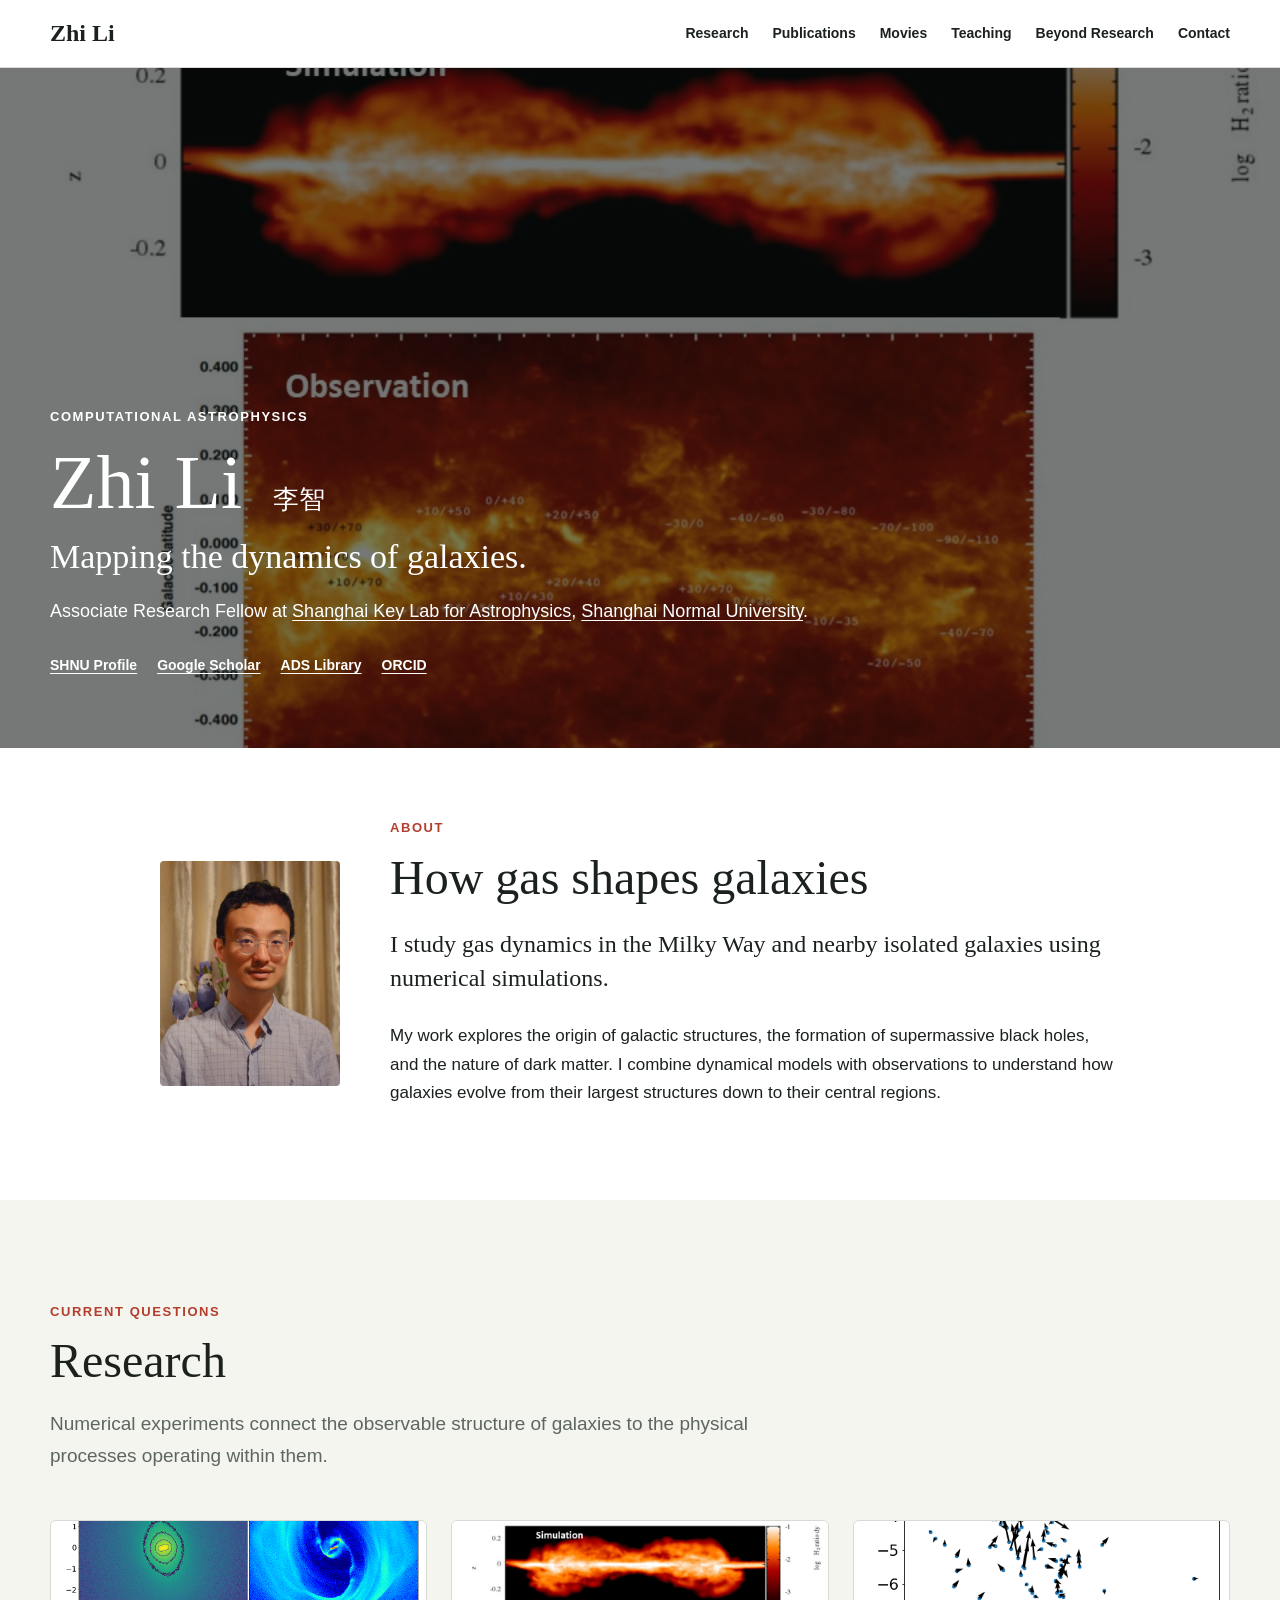
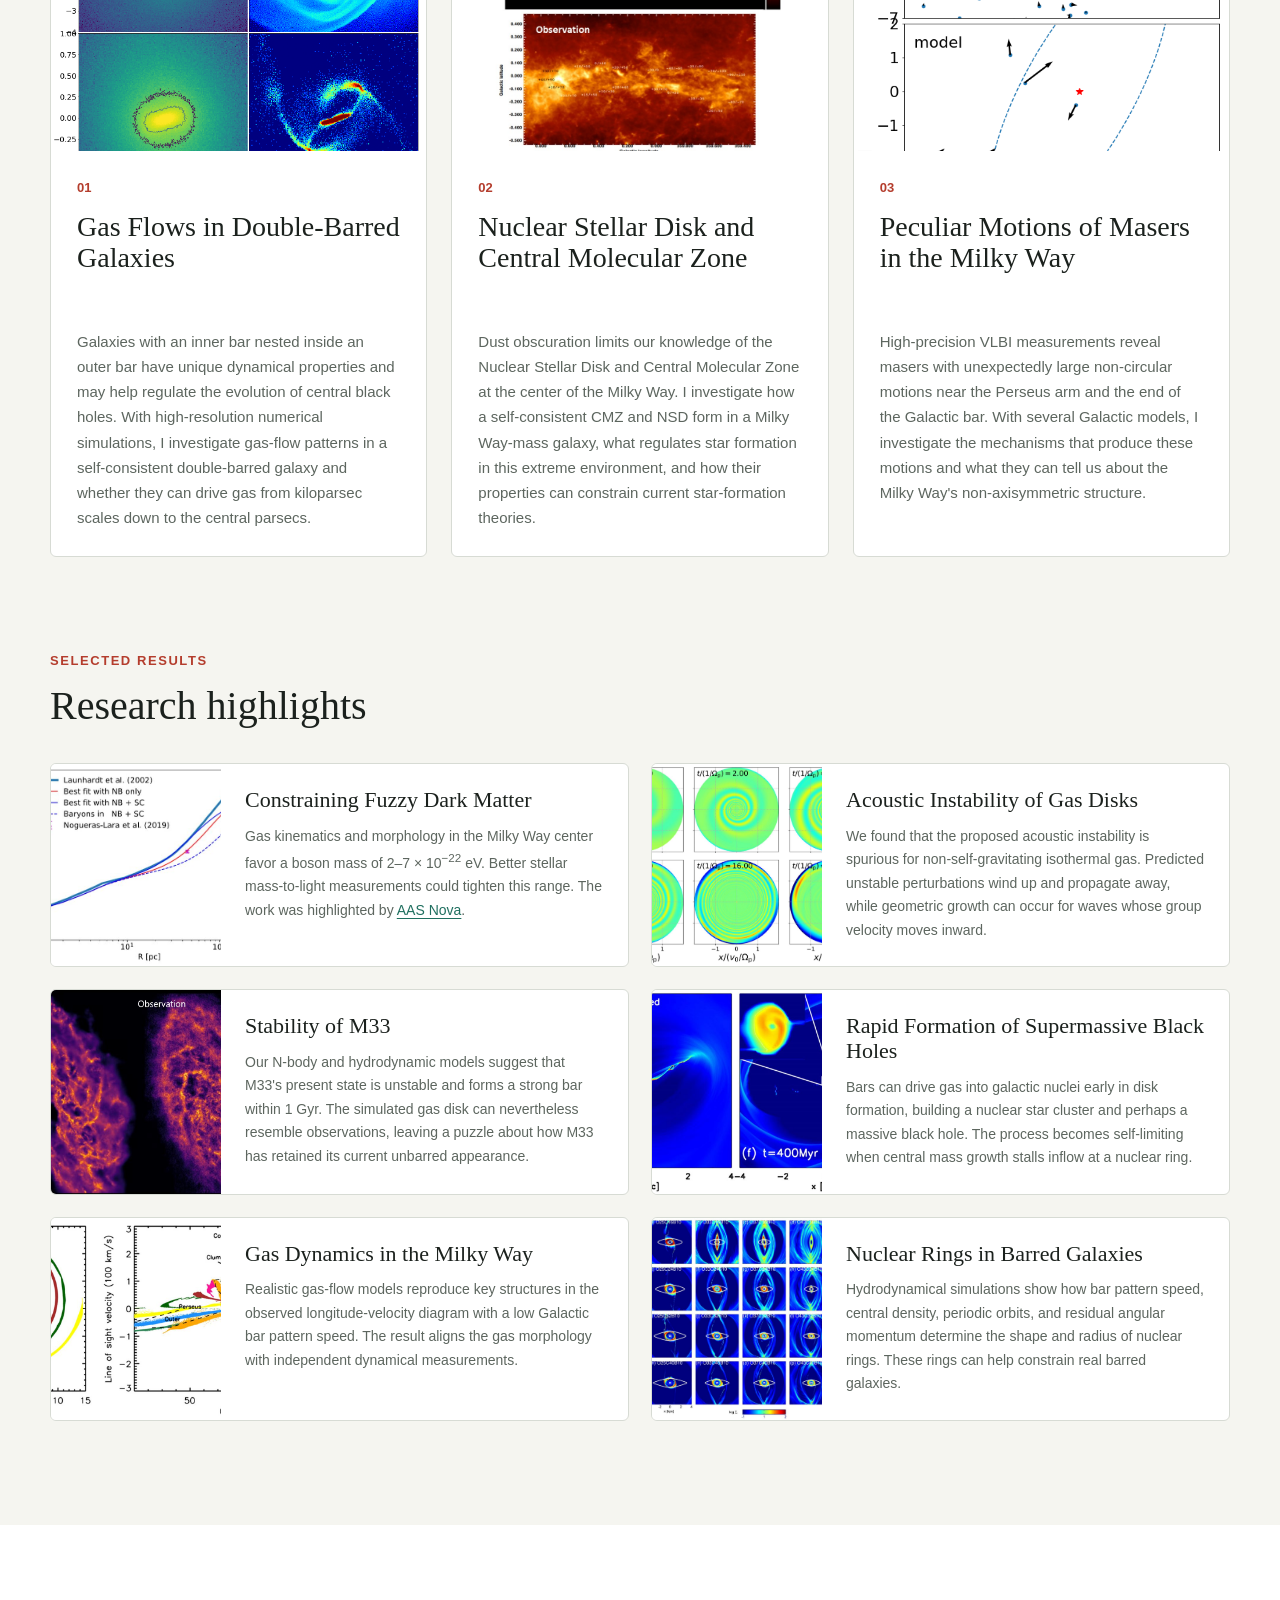
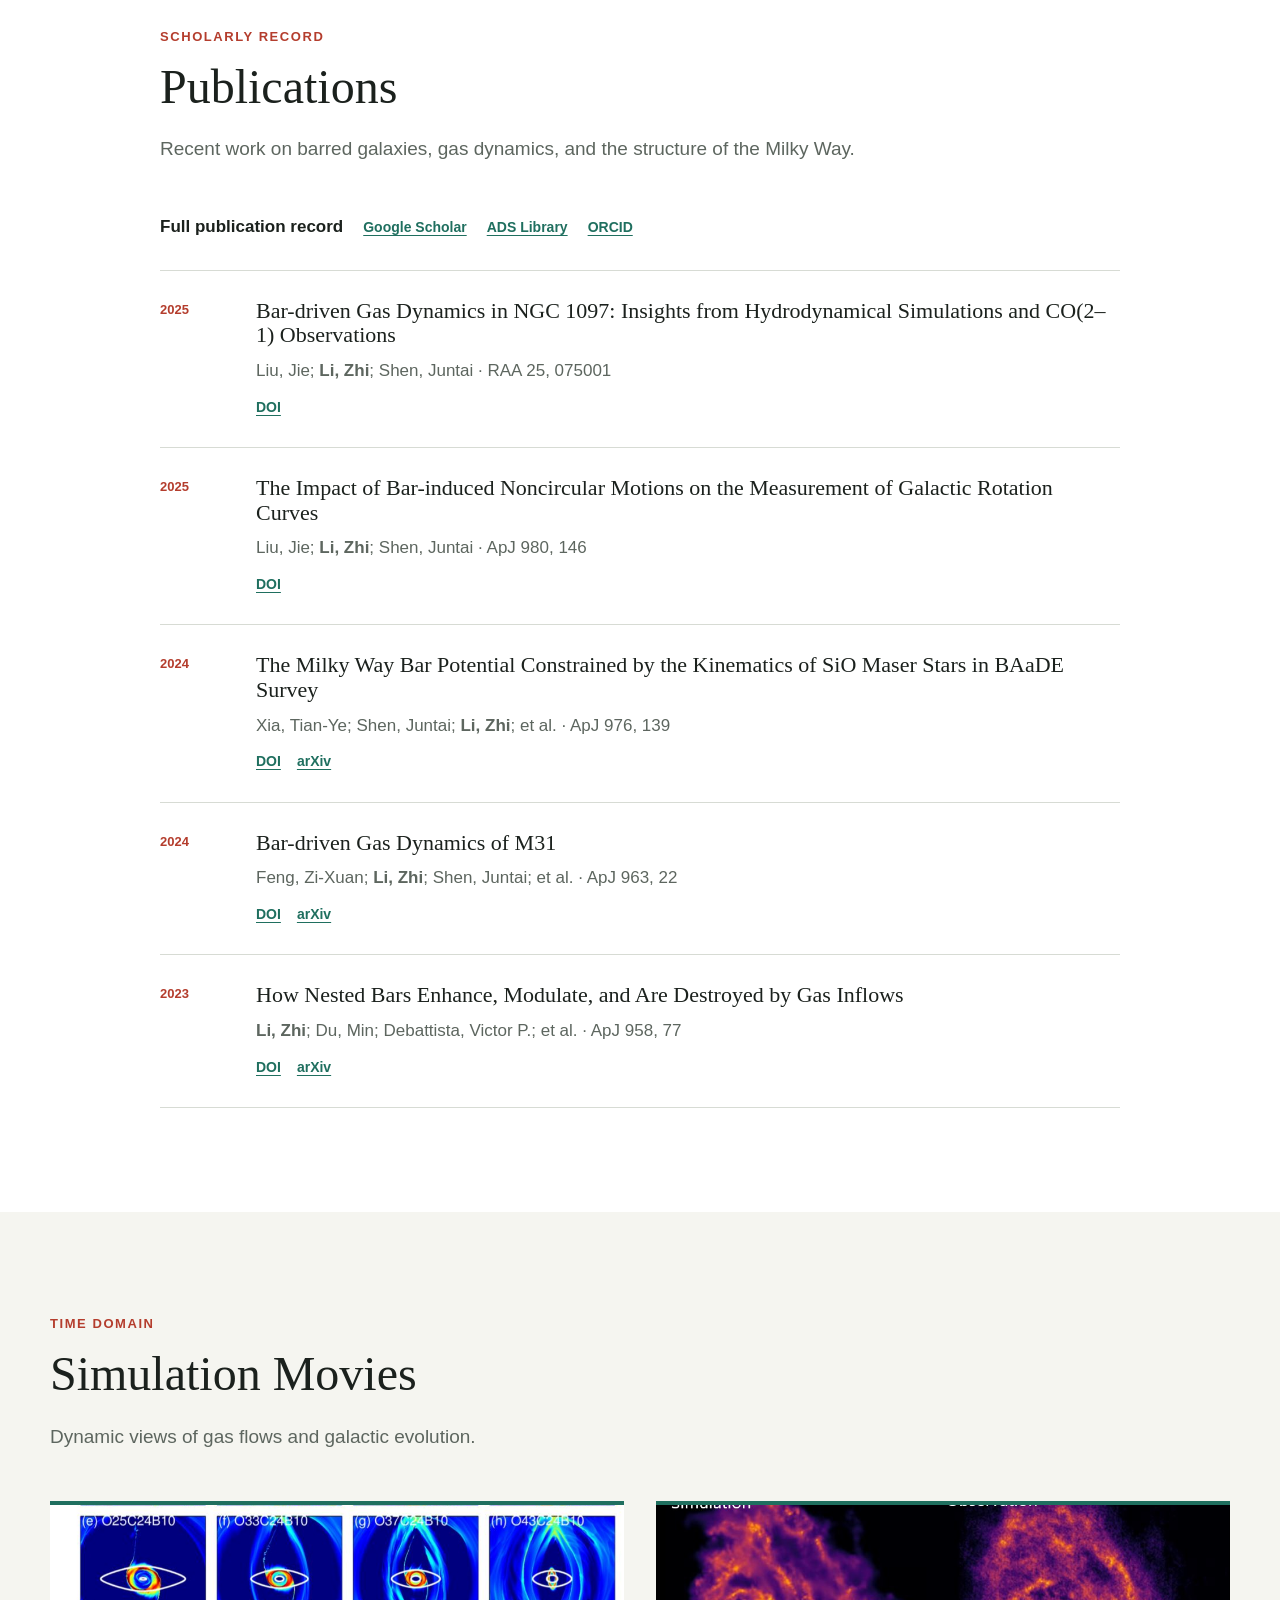
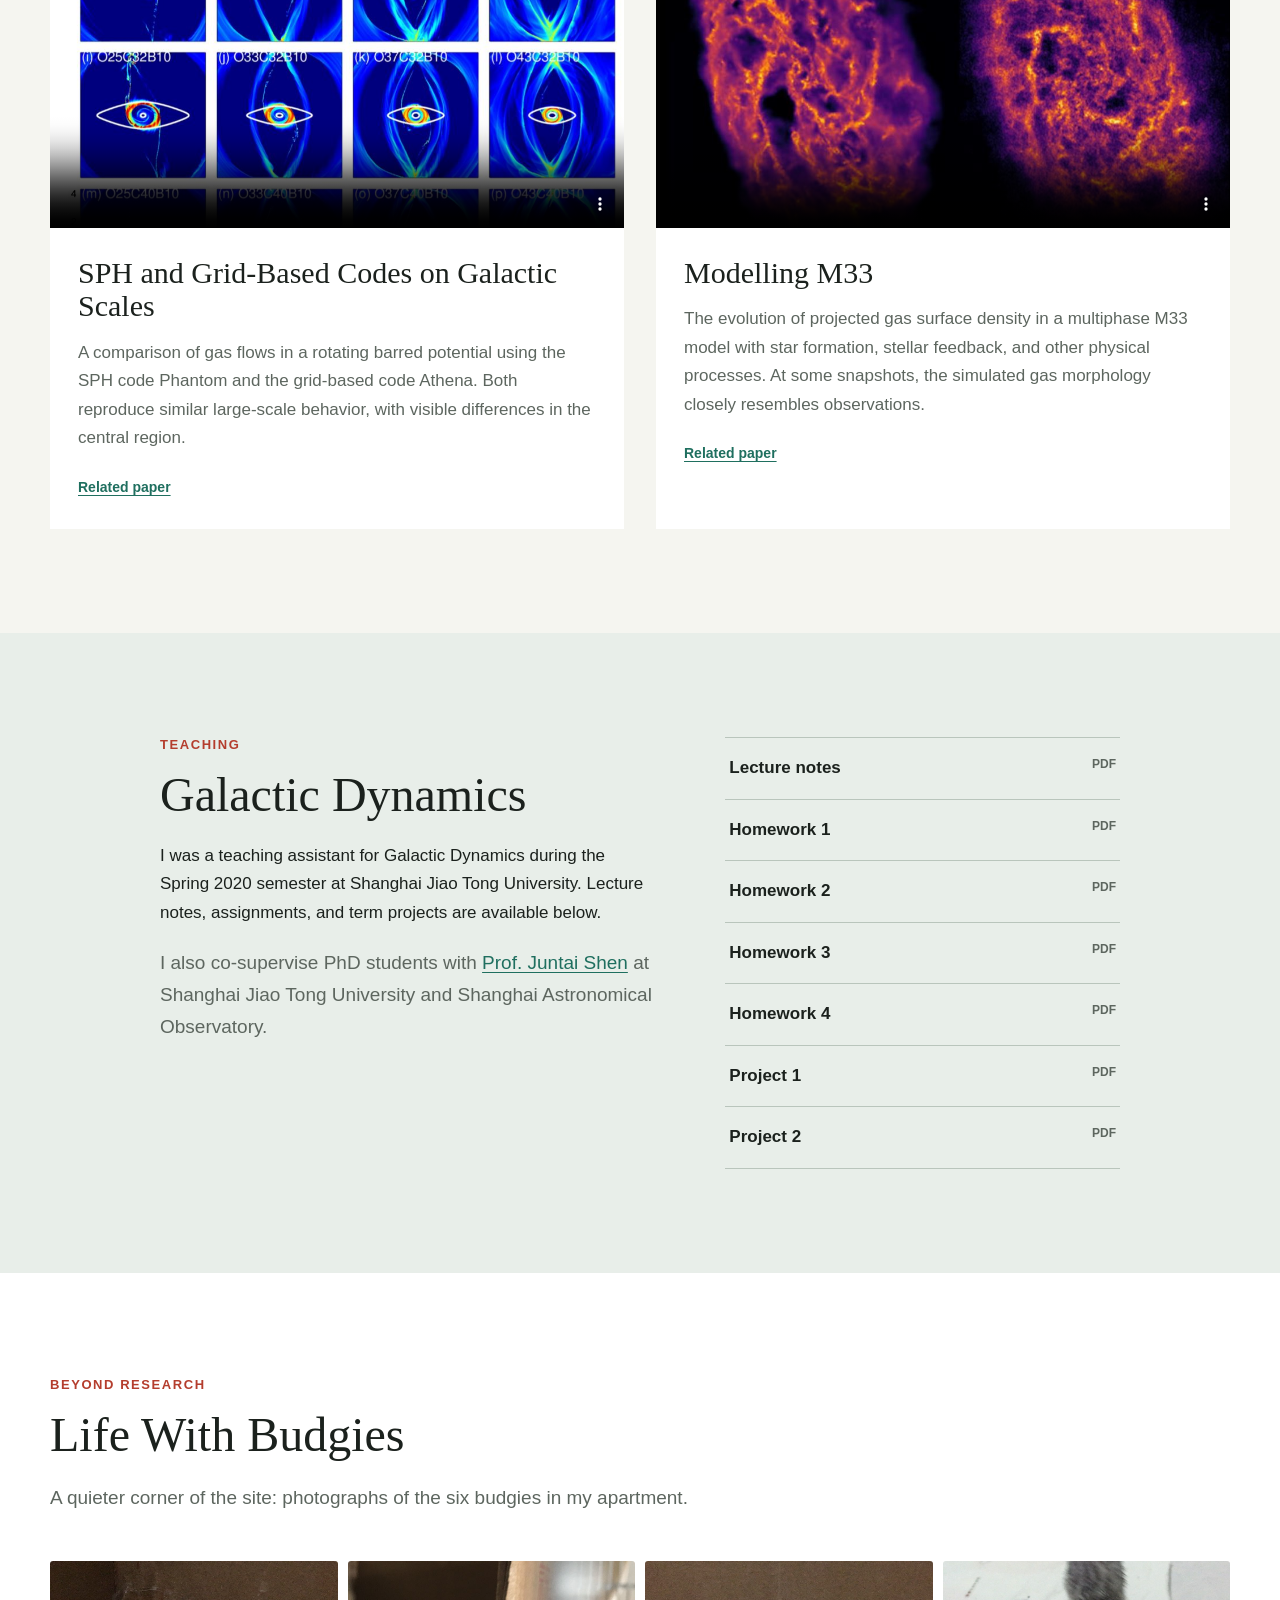
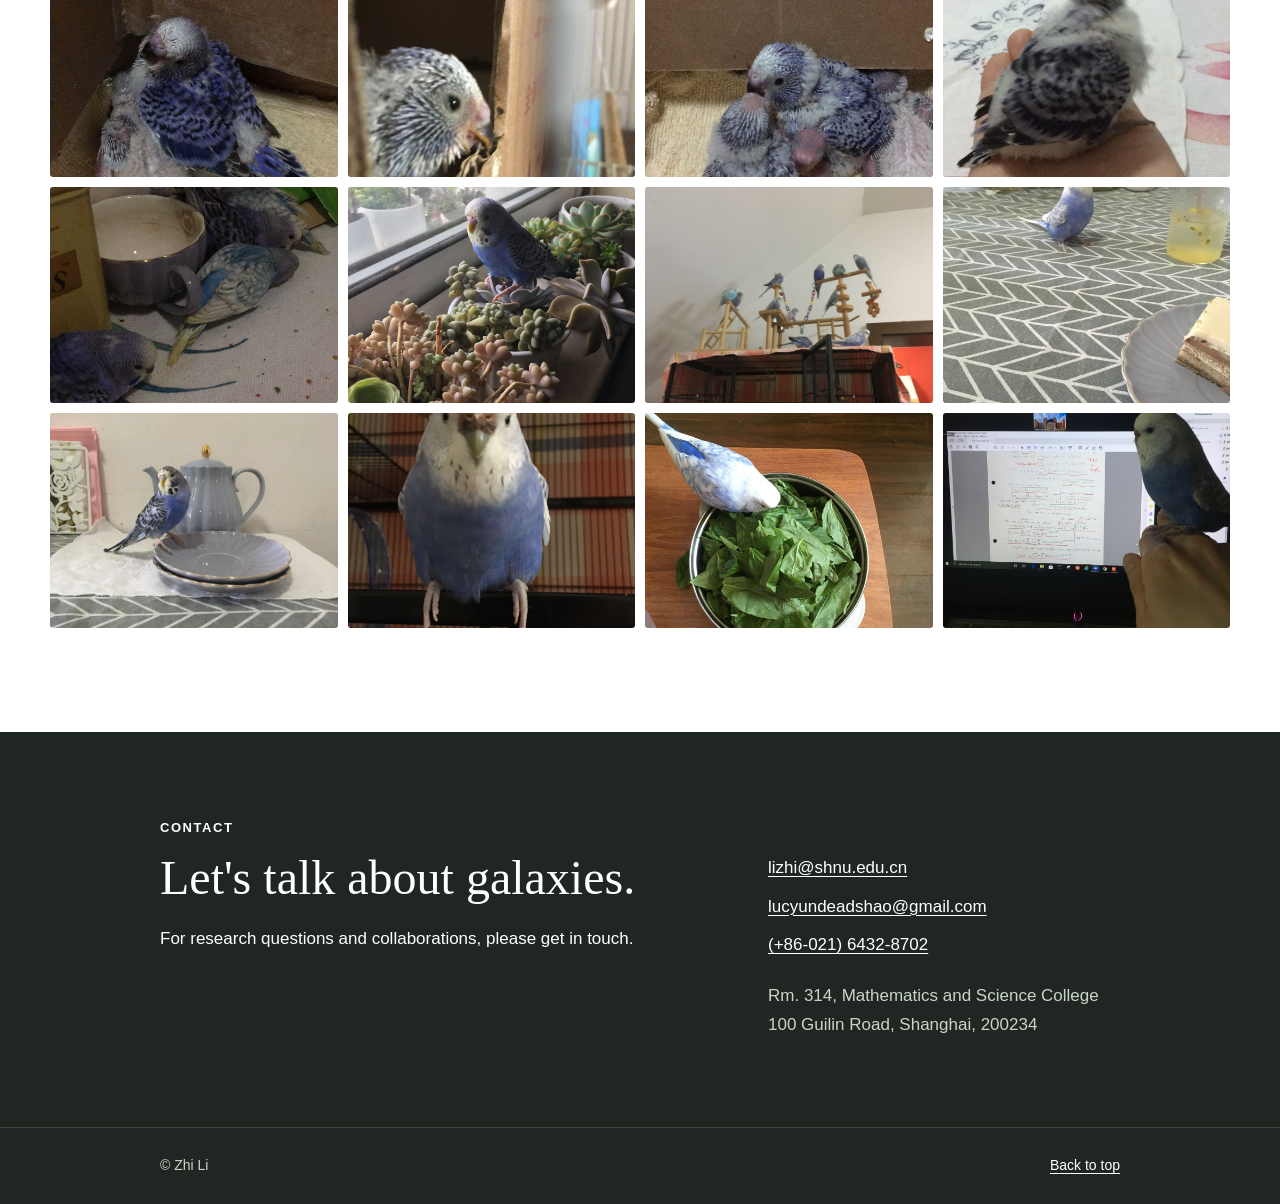
==== commit 2dbc640a: "Fix homepage review findings" ====
--- a/index.html
+++ b/index.html
@@ -3,14 +3,15 @@
 <head>
   <meta charset="utf-8">
   <meta name="viewport" content="width=device-width, initial-scale=1">
-  <title>Zhi Li | Theoretical and Computational Astrophysicist</title>
-  <meta name="description" content="Homepage of Zhi Li, a theoretical and computational astrophysicist studying gas dynamics in the Milky Way and nearby galaxies with numerical simulations.">
+  <title>Zhi Li (李智) | Computational Astrophysicist</title>
+  <meta name="description" content="Academic homepage of Zhi Li (李智), Associate Research Fellow at Shanghai Normal University, studying galactic dynamics and gas flows with numerical simulations.">
   <meta name="author" content="Zhi Li">
   <meta name="robots" content="index, follow">
   <link rel="canonical" href="https://lucyundead.github.io/zhilihomepage/">
+  <link rel="icon" href="images/me.jpg" type="image/jpeg">
   <meta property="og:type" content="profile">
-  <meta property="og:title" content="Zhi Li | Theoretical and Computational Astrophysicist">
-  <meta property="og:description" content="Homepage of Zhi Li, a theoretical and computational astrophysicist studying gas dynamics in the Milky Way and nearby galaxies with numerical simulations.">
+  <meta property="og:title" content="Zhi Li (李智) | Computational Astrophysicist">
+  <meta property="og:description" content="Academic homepage of Zhi Li (李智), Associate Research Fellow at Shanghai Normal University, studying galactic dynamics and gas flows with numerical simulations.">
   <meta property="og:url" content="https://lucyundead.github.io/zhilihomepage/">
   <meta property="og:image" content="https://lucyundead.github.io/zhilihomepage/images/me.jpg">
   <meta name="twitter:card" content="summary">
@@ -21,7 +22,7 @@
     "@context": "https://schema.org",
     "@type": "Person",
     "name": "Zhi Li",
-    "alternateName": "Li Zhi",
+    "alternateName": ["Li Zhi", "李智"],
     "url": "https://lucyundead.github.io/zhilihomepage/",
     "image": "https://lucyundead.github.io/zhilihomepage/images/me.jpg",
     "jobTitle": "Associate Research Fellow",
@@ -40,6 +41,7 @@
     ],
     "sameAs": [
       "https://github.com/lucyundead",
+      "https://teacher.shnu.edu.cn/slxy/lz1/listm.htm",
       "https://scholar.google.com/citations?user=xCbMF6AAAAAJ&hl=en",
       "https://ui.adsabs.harvard.edu/user/libraries/DC8a_hj5T72KiO0jon0PYw",
       "https://orcid.org/0000-0002-0627-8009"
@@ -77,18 +79,18 @@
 
   <main id="main-content">
     <section id="home" class="hero" aria-labelledby="hero-title">
-      <img class="hero-media" src="images/cmz.jpg" alt="Simulation of gas in the Milky Way's Central Molecular Zone">
+      <img class="hero-media" src="images/cmz.jpg" alt="Simulation of gas in the Milky Way's Central Molecular Zone" width="960" height="720" decoding="async" fetchpriority="high">
       <div class="hero-shade" aria-hidden="true"></div>
       <div class="hero-content">
         <p class="eyebrow">Computational astrophysics</p>
-        <h1 id="hero-title">Zhi Li</h1>
+        <h1 id="hero-title">Zhi Li <span lang="zh-CN">李智</span></h1>
         <p class="hero-statement">Mapping the dynamics of galaxies.</p>
         <p class="hero-role">Associate Research Fellow at
           <a href="https://web.shnu.edu.cn/keylab/main.htm" target="_blank" rel="noopener noreferrer">Shanghai Key Lab for Astrophysics</a>,
           <a href="https://english.shnu.edu.cn/" target="_blank" rel="noopener noreferrer">Shanghai Normal University</a>.
         </p>
-        <div class="hero-actions" aria-label="Academic profiles and curriculum vitae">
-          <a class="primary-action" href="files/CV_zli.pdf" target="_blank">View CV</a>
+        <div class="hero-actions" aria-label="Academic profiles">
+          <a href="https://teacher.shnu.edu.cn/slxy/lz1/listm.htm" target="_blank" rel="me noopener noreferrer">SHNU Profile</a>
           <a href="https://scholar.google.com/citations?user=xCbMF6AAAAAJ&amp;hl=en" target="_blank" rel="me noopener noreferrer">Google Scholar</a>
           <a href="https://ui.adsabs.harvard.edu/user/libraries/DC8a_hj5T72KiO0jon0PYw" target="_blank" rel="me noopener noreferrer">ADS Library</a>
           <a href="https://orcid.org/0000-0002-0627-8009" target="_blank" rel="me noopener noreferrer">ORCID</a>
@@ -219,49 +221,36 @@
         <header class="section-header">
           <p class="eyebrow dark">Scholarly record</p>
           <h2 id="publication-title">Publications</h2>
-          <p>Selected work on galactic gas dynamics, dark matter, black-hole growth, and disk stability.</p>
-        </header>
-
-        <div class="selected-publications">
-          <article class="selected-paper">
-            <p class="paper-year">2020 &middot; MNRAS</p>
-            <h3>Do nuclear rings in barred galaxies form at the shear minimum of the rotation curve?</h3>
-            <p>Sormani, Mattia C.; <strong>Li, Zhi</strong></p>
-            <p class="paper-links"><a href="https://ui.adsabs.harvard.edu/abs/2020MNRAS.494.6030S/abstract" target="_blank" rel="noopener noreferrer">ADS</a><a href="https://arxiv.org/abs/2002.10559" target="_blank" rel="noopener noreferrer">arXiv</a></p>
-          </article>
-          <article class="selected-paper">
-            <p class="paper-year">2020 &middot; ApJ</p>
-            <h3>Testing the Prediction of Fuzzy Dark Matter Theory in the Milky Way Center</h3>
-            <p><strong>Li, Zhi</strong>; Shen, Juntai; Schive, Hsi-Yu</p>
-            <p class="paper-links"><a href="https://ui.adsabs.harvard.edu/abs/2020ApJ...889...88L/abstract" target="_blank" rel="noopener noreferrer">ADS</a><a href="https://arxiv.org/abs/2001.00318" target="_blank" rel="noopener noreferrer">arXiv</a></p>
-          </article>
-        </div>
-
-        <h3 class="list-heading">Complete list</h3>
+          <p>Recent work on barred galaxies, gas dynamics, and the structure of the Milky Way.</p>
+        </header>
+
+        <div class="publication-record" aria-label="Full publication record">
+          <span>Full publication record</span>
+          <a href="https://scholar.google.com/citations?user=xCbMF6AAAAAJ&amp;hl=en" target="_blank" rel="me noopener noreferrer">Google Scholar</a>
+          <a href="https://ui.adsabs.harvard.edu/user/libraries/DC8a_hj5T72KiO0jon0PYw" target="_blank" rel="me noopener noreferrer">ADS Library</a>
+          <a href="https://orcid.org/0000-0002-0627-8009" target="_blank" rel="me noopener noreferrer">ORCID</a>
+        </div>
+
         <ol class="publication-list">
           <li class="publication-item">
-            <span class="publication-year">2020</span>
-            <div><h4>Do nuclear rings in barred galaxies form at the shear minimum of the rotation curve?</h4><p>Sormani, Mattia C.; <strong>Li, Zhi</strong> &middot; MNRAS</p><p class="paper-links"><a href="https://ui.adsabs.harvard.edu/abs/2020MNRAS.494.6030S/abstract" target="_blank" rel="noopener noreferrer">ADS</a><a href="https://arxiv.org/abs/2002.10559" target="_blank" rel="noopener noreferrer">arXiv</a></p></div>
-          </li>
-          <li class="publication-item">
-            <span class="publication-year">2020</span>
-            <div><h4>Testing the Prediction of Fuzzy Dark Matter Theory in the Milky Way Center</h4><p><strong>Li, Zhi</strong>; Shen, Juntai; Schive, Hsi-Yu &middot; ApJ</p><p class="paper-links"><a href="https://ui.adsabs.harvard.edu/abs/2020ApJ...889...88L/abstract" target="_blank" rel="noopener noreferrer">ADS</a><a href="https://arxiv.org/abs/2001.00318" target="_blank" rel="noopener noreferrer">arXiv</a></p></div>
-          </li>
-          <li class="publication-item">
-            <span class="publication-year">2019</span>
-            <div><h4>The global stability of M33: still a puzzle</h4><p>Sellwood, J. A.; Shen, Juntai; <strong>Li, Zhi</strong> &middot; MNRAS</p><p class="paper-links"><a href="https://ui.adsabs.harvard.edu/abs/2019MNRAS.486.4710S/abstract" target="_blank" rel="noopener noreferrer">ADS</a><a href="https://arxiv.org/abs/1902.07222" target="_blank" rel="noopener noreferrer">arXiv</a></p></div>
-          </li>
-          <li class="publication-item">
-            <span class="publication-year">2017</span>
-            <div><h4>Rapid Formation of Black Holes in Galaxies: A Self-limiting Growth Mechanism</h4><p><strong>Li, Zhi</strong>; Sellwood, J. A.; Shen, Juntai &middot; ApJ</p><p class="paper-links"><a href="https://ui.adsabs.harvard.edu/abs/2017ApJ...850...67L/abstract" target="_blank" rel="noopener noreferrer">ADS</a><a href="https://arxiv.org/abs/1710.04683" target="_blank" rel="noopener noreferrer">arXiv</a></p></div>
-          </li>
-          <li class="publication-item">
-            <span class="publication-year">2016</span>
-            <div><h4>Gas Dynamics in the Milky Way: A Low Pattern Speed Model</h4><p><strong>Li, Zhi</strong>; Gerhard, Ortwin; Shen, Juntai; Portail, Matthieu; Wegg, Christopher &middot; ApJ</p><p class="paper-links"><a href="https://ui.adsabs.harvard.edu/abs/2016ApJ...824...13L/abstract" target="_blank" rel="noopener noreferrer">ADS</a><a href="https://arxiv.org/abs/1603.09650" target="_blank" rel="noopener noreferrer">arXiv</a></p></div>
-          </li>
-          <li class="publication-item">
-            <span class="publication-year">2015</span>
-            <div><h4>Hydrodynamical Simulations of Nuclear Rings in Barred Galaxies</h4><p><strong>Li, Zhi</strong>; Shen, Juntai; Kim, Woong-Tae &middot; ApJ</p><p class="paper-links"><a href="https://ui.adsabs.harvard.edu/abs/2015ApJ...806..150L/abstract" target="_blank" rel="noopener noreferrer">ADS</a><a href="https://arxiv.org/abs/1503.02594" target="_blank" rel="noopener noreferrer">arXiv</a></p></div>
+            <span class="publication-year">2025</span>
+            <div><h4>Bar-driven Gas Dynamics in NGC 1097: Insights from Hydrodynamical Simulations and CO(2&ndash;1) Observations</h4><p>Liu, Jie; <strong>Li, Zhi</strong>; Shen, Juntai &middot; RAA 25, 075001</p><p class="paper-links"><a href="https://doi.org/10.1088/1674-4527/add670" target="_blank" rel="noopener noreferrer" aria-label="Open Bar-driven Gas Dynamics in NGC 1097 via DOI">DOI</a></p></div>
+          </li>
+          <li class="publication-item">
+            <span class="publication-year">2025</span>
+            <div><h4>The Impact of Bar-induced Noncircular Motions on the Measurement of Galactic Rotation Curves</h4><p>Liu, Jie; <strong>Li, Zhi</strong>; Shen, Juntai &middot; ApJ 980, 146</p><p class="paper-links"><a href="https://doi.org/10.3847/1538-4357/adabe0" target="_blank" rel="noopener noreferrer" aria-label="Open The Impact of Bar-induced Noncircular Motions via DOI">DOI</a></p></div>
+          </li>
+          <li class="publication-item">
+            <span class="publication-year">2024</span>
+            <div><h4>The Milky Way Bar Potential Constrained by the Kinematics of SiO Maser Stars in BAaDE Survey</h4><p>Xia, Tian-Ye; Shen, Juntai; <strong>Li, Zhi</strong>; et al. &middot; ApJ 976, 139</p><p class="paper-links"><a href="https://doi.org/10.3847/1538-4357/ad834f" target="_blank" rel="noopener noreferrer" aria-label="Open The Milky Way Bar Potential in the BAaDE Survey via DOI">DOI</a><a href="https://arxiv.org/abs/2410.05922" target="_blank" rel="noopener noreferrer" aria-label="Read The Milky Way Bar Potential in the BAaDE Survey on arXiv">arXiv</a></p></div>
+          </li>
+          <li class="publication-item">
+            <span class="publication-year">2024</span>
+            <div><h4>Bar-driven Gas Dynamics of M31</h4><p>Feng, Zi-Xuan; <strong>Li, Zhi</strong>; Shen, Juntai; et al. &middot; ApJ 963, 22</p><p class="paper-links"><a href="https://doi.org/10.3847/1538-4357/ad13ee" target="_blank" rel="noopener noreferrer" aria-label="Open Bar-driven Gas Dynamics of M31 via DOI">DOI</a><a href="https://arxiv.org/abs/2311.04796" target="_blank" rel="noopener noreferrer" aria-label="Read Bar-driven Gas Dynamics of M31 on arXiv">arXiv</a></p></div>
+          </li>
+          <li class="publication-item">
+            <span class="publication-year">2023</span>
+            <div><h4>How Nested Bars Enhance, Modulate, and Are Destroyed by Gas Inflows</h4><p><strong>Li, Zhi</strong>; Du, Min; Debattista, Victor P.; et al. &middot; ApJ 958, 77</p><p class="paper-links"><a href="https://doi.org/10.3847/1538-4357/acffb3" target="_blank" rel="noopener noreferrer" aria-label="Open How Nested Bars Enhance Gas Inflows via DOI">DOI</a><a href="https://arxiv.org/abs/2310.04666" target="_blank" rel="noopener noreferrer" aria-label="Read How Nested Bars Enhance Gas Inflows on arXiv">arXiv</a></p></div>
           </li>
         </ol>
       </div>
@@ -276,9 +265,9 @@
         </header>
         <div class="movie-grid">
           <article class="movie-item">
-            <video controls preload="metadata" poster="images/nuclearring.JPG">
+            <video controls preload="none" poster="images/nuclearring.JPG" aria-label="SPH and grid-based gas-flow simulation">
               <source src="https://hubble.shao.ac.cn/~zli/SPH_grid_compare.mp4" type="video/mp4">
-              Your browser cannot play this video. <a href="http://hubble.shao.ac.cn/~zli/SPH_grid_compare.mp4">Open the MP4 directly</a>.
+              Your browser cannot play this video. <a href="https://hubble.shao.ac.cn/~zli/SPH_grid_compare.mp4">Open the MP4 directly</a>.
             </video>
             <div>
               <h3>SPH and Grid-Based Codes on Galactic Scales</h3>
@@ -287,9 +276,9 @@
             </div>
           </article>
           <article class="movie-item">
-            <video controls preload="metadata" poster="images/M33.JPG">
+            <video controls preload="none" poster="images/M33.JPG" aria-label="Evolution of simulated gas in M33">
               <source src="https://hubble.shao.ac.cn/~zli/M33.mp4" type="video/mp4">
-              Your browser cannot play this video. <a href="http://hubble.shao.ac.cn/~zli/M33.mp4">Open the MP4 directly</a>.
+              Your browser cannot play this video. <a href="https://hubble.shao.ac.cn/~zli/M33.mp4">Open the MP4 directly</a>.
             </video>
             <div>
               <h3>Modelling M33</h3>
@@ -329,18 +318,18 @@
           <p>A quieter corner of the site: photographs of the six budgies in my apartment.</p>
         </header>
         <div class="gallery-grid">
-          <img src="images/bird00.jpg" alt="Budgie photograph 1" loading="lazy">
-          <img src="images/bird01.jpg" alt="Budgie photograph 2" loading="lazy">
-          <img src="images/bird02.jpg" alt="Budgie photograph 3" loading="lazy">
-          <img src="images/bird03.jpg" alt="Budgie photograph 4" loading="lazy">
-          <img src="images/bird04.jpg" alt="Budgie photograph 5" loading="lazy">
-          <img src="images/bird05.jpg" alt="Budgie photograph 6" loading="lazy">
-          <img src="images/bird06.jpg" alt="Budgie photograph 7" loading="lazy">
-          <img src="images/bird07.jpg" alt="Budgie photograph 8" loading="lazy">
-          <img src="images/bird08.jpg" alt="Budgie photograph 9" loading="lazy">
-          <img src="images/bird09.jpg" alt="Budgie photograph 10" loading="lazy">
-          <img src="images/bird10.jpg" alt="Budgie photograph 11" loading="lazy">
-          <img src="images/bird11.jpg" alt="Budgie photograph 12" loading="lazy">
+          <img src="images/bird00.jpg" alt="Two young blue budgies resting in a cardboard nesting box" loading="lazy">
+          <img src="images/bird01.jpg" alt="A young grey budgie peeking around a cardboard divider" loading="lazy">
+          <img src="images/bird02.jpg" alt="Two young blue budgies huddled together in their nesting box" loading="lazy">
+          <img src="images/bird03.jpg" alt="A young grey budgie perched on an outstretched hand" loading="lazy">
+          <img src="images/bird04.jpg" alt="Two blue budgies resting together on a patterned surface" loading="lazy">
+          <img src="images/bird05.jpg" alt="A blue budgie perched among succulents on a sunny windowsill" loading="lazy">
+          <img src="images/bird06.jpg" alt="Several budgies perched on a wooden play stand above their cage" loading="lazy">
+          <img src="images/bird07.jpg" alt="A blue and white budgie standing beside a plate and glass" loading="lazy">
+          <img src="images/bird08.jpg" alt="A blue budgie standing beside a teacup and teapot" loading="lazy">
+          <img src="images/bird09.jpg" alt="A blue and white budgie perched on the front of its cage" loading="lazy">
+          <img src="images/bird10.jpg" alt="A blue budgie leaning into a bowl of leafy greens" loading="lazy">
+          <img src="images/bird11.jpg" alt="A budgie perched on a hand in front of a laptop" loading="lazy">
         </div>
       </div>
     </section>
@@ -368,5 +357,10 @@
       <a href="#home">Back to top</a>
     </div>
   </footer>
+  <script>
+    document.querySelectorAll(".mobile-nav a").forEach((link) => {
+      link.addEventListener("click", () => link.closest("details").removeAttribute("open"));
+    });
+  </script>
 </body>
 </html>
--- a/assets/css/site.css
+++ b/assets/css/site.css
@@ -165,6 +165,10 @@
 }
 
 .mobile-nav summary {
+  display: flex;
+  align-items: center;
+  min-height: 44px;
+  padding: 0 4px;
   cursor: pointer;
   font-size: 14px;
   font-weight: 700;
@@ -179,6 +183,10 @@
   border: 1px solid var(--line);
   background: var(--surface);
   box-shadow: 0 12px 30px rgba(27, 33, 29, 0.14);
+}
+
+.mobile-nav:not([open]) nav {
+  display: none;
 }
 
 .mobile-nav nav a {
@@ -247,6 +255,14 @@
   font-size: 76px;
 }
 
+.hero h1 span {
+  margin-left: 12px;
+  font-family: var(--sans);
+  font-size: 0.34em;
+  font-weight: 400;
+  white-space: nowrap;
+}
+
 .hero-statement {
   max-width: 760px;
   margin: 12px 0 18px;
@@ -277,18 +293,6 @@
   font-weight: 700;
 }
 
-.hero-actions .primary-action {
-  padding: 10px 16px;
-  border: 1px solid #ffffff;
-  border-radius: 4px;
-  text-decoration: none;
-}
-
-.hero-actions .primary-action:hover {
-  background: #ffffff;
-  color: var(--ink);
-}
-
 .about-band {
   padding: 72px 0;
   background: var(--surface);
@@ -431,23 +435,6 @@
   background: var(--surface);
 }
 
-.selected-publications {
-  display: grid;
-  grid-template-columns: repeat(2, minmax(0, 1fr));
-  gap: 22px;
-  margin-bottom: 72px;
-}
-
-.selected-paper {
-  border-top: 4px solid var(--accent);
-  padding: 24px 0 0;
-}
-
-.selected-paper h3 {
-  margin-bottom: 18px;
-}
-
-.paper-year,
 .publication-year {
   color: var(--accent);
   font-size: 13px;
@@ -466,9 +453,23 @@
   font-weight: 700;
 }
 
-.list-heading {
-  margin-bottom: 24px;
-  font-size: 34px;
+.publication-record {
+  display: flex;
+  flex-wrap: wrap;
+  gap: 8px 20px;
+  align-items: baseline;
+  margin: 0 0 28px;
+  color: var(--muted);
+}
+
+.publication-record span {
+  color: var(--ink);
+  font-weight: 700;
+}
+
+.publication-record a {
+  font-size: 14px;
+  font-weight: 700;
 }
 
 .publication-list {
@@ -726,7 +727,6 @@
   }
 
   .highlight-grid,
-  .selected-publications,
   .movie-grid,
   .contact-layout {
     grid-template-columns: 1fr;
